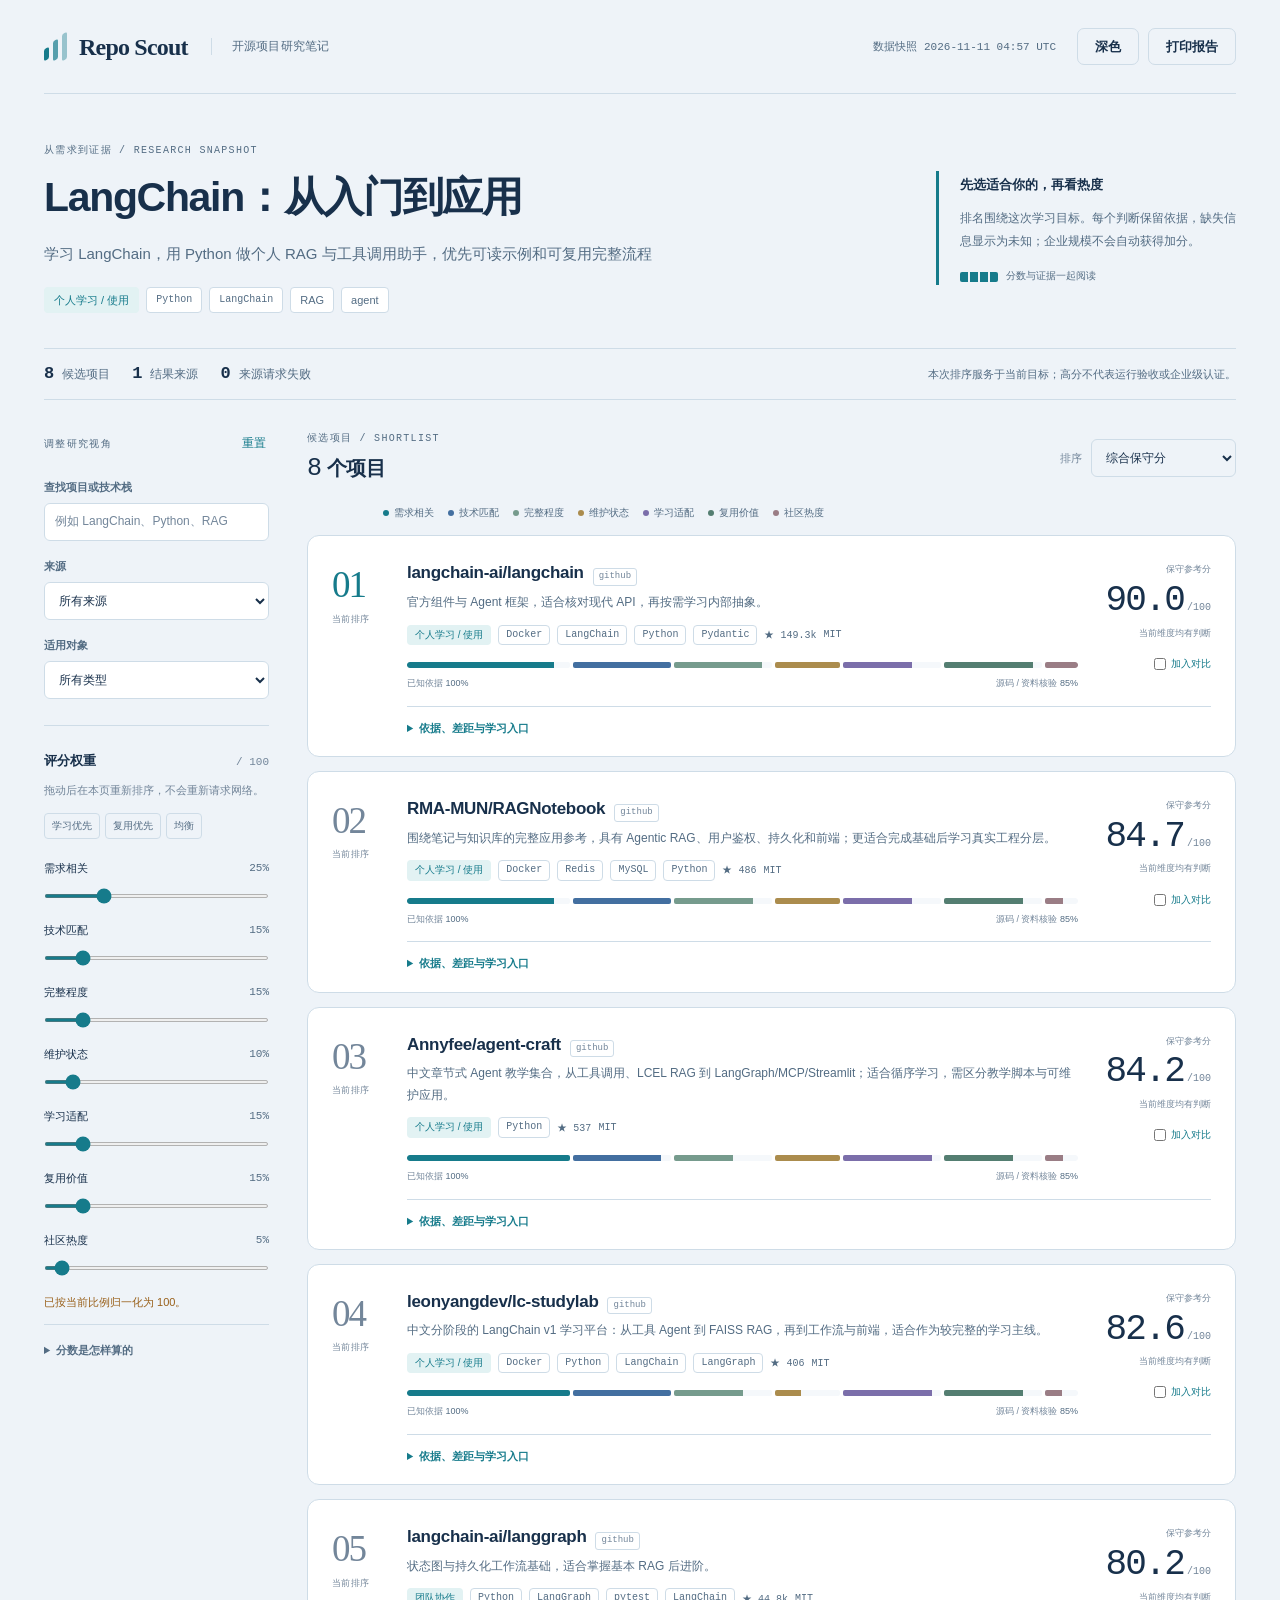
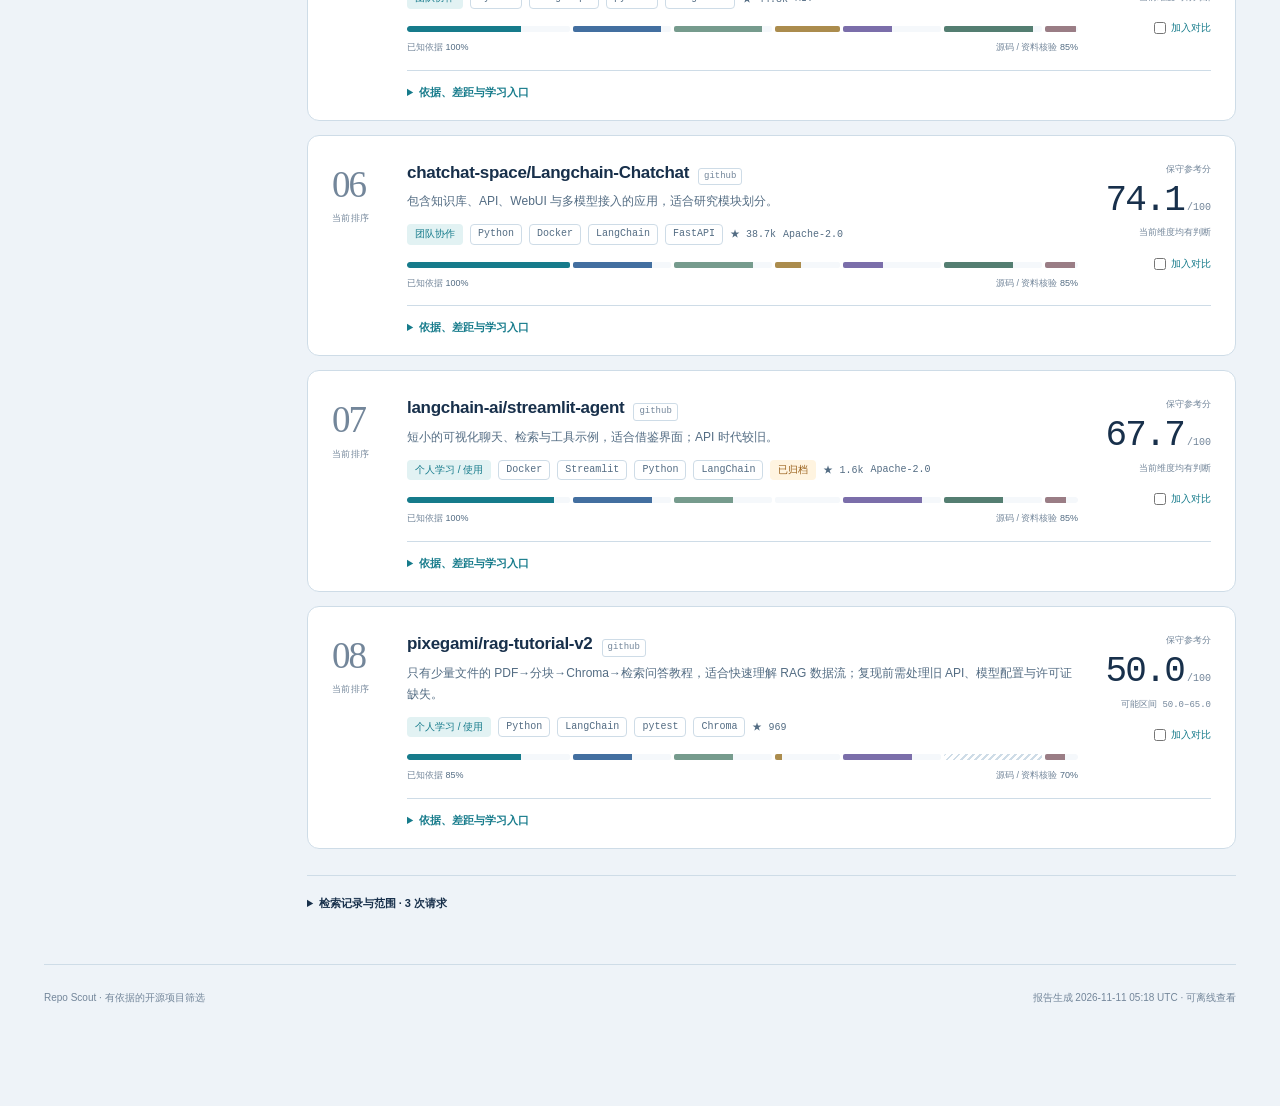
==== examples/langchain/report.html @ b9901a0a "feat: publish portable Repo Scout skill with evidence-based LangChain case" ====
<!doctype html>
<html lang="zh-CN" data-theme="light">
<head>
  <meta charset="utf-8">
  <meta name="viewport" content="width=device-width,initial-scale=1">
  <meta name="color-scheme" content="light dark">
  <meta name="referrer" content="no-referrer">
  <meta http-equiv="Content-Security-Policy" content="default-src 'none'; script-src 'unsafe-inline'; style-src 'unsafe-inline'; img-src data:; font-src 'none'; connect-src 'none'; base-uri 'none'; form-action 'none'">
  <title>LangChain：从入门到应用 · Repo Scout</title>
  <style>:root{--field:#eef3f8;--paper:#fff;--ink:#18304b;--sub:#536c83;--muted:#73869a;--rule:#cedce7;--soft:#f5f8fb;--teal:#167b8b;--teal-soft:#e2f2f3;--amber:#99601a;--amber-soft:#fff4e0;--focus:#256eae;--display:Georgia,"Times New Roman","Microsoft YaHei",serif;--body:"Segoe UI","PingFang SC","Microsoft YaHei",sans-serif;--mono:"Cascadia Code","SFMono-Regular",Consolas,monospace;--c0:#167b8b;--c1:#436fa0;--c2:#769b8d;--c3:#ab8c4d;--c4:#7b6eaa;--c5:#547e71;--c6:#9a7d85;color-scheme:light}
[data-theme=dark]{--field:#101d2c;--paper:#172a3c;--ink:#e0ebf5;--sub:#a7bdd0;--muted:#8ba3b8;--rule:#334b61;--soft:#203449;--teal:#76ced4;--teal-soft:#1e414d;--amber:#e7be78;--amber-soft:#3e382b;--focus:#82beef;--c0:#67c0ca;--c1:#86aee0;--c2:#8dbda7;--c3:#c6ad74;--c4:#b4a0de;--c5:#8cb7a8;--c6:#cb9daa;color-scheme:dark}
*{box-sizing:border-box}html{scroll-behavior:smooth;scroll-padding-top:20px}body{margin:0;background:var(--field);color:var(--ink);font:15px/1.65 var(--body)}button,input,select{font:inherit}button,a,input,select,summary{ -webkit-tap-highlight-color:transparent}button{cursor:pointer}a{color:var(--teal);text-decoration-thickness:1px;text-underline-offset:3px}a:hover{text-decoration:underline}button:focus-visible,a:focus-visible,input:focus-visible,select:focus-visible,summary:focus-visible{outline:3px solid var(--focus);outline-offset:4px}button:disabled{opacity:.45;cursor:not-allowed}[hidden]{display:none!important}.page-shell{max-width:1512px;margin:auto;padding:0 44px}.topbar{min-height:94px;border-bottom:1px solid var(--rule);display:flex;align-items:center;justify-content:space-between;gap:20px}.wordmark{display:flex;align-items:center;gap:11px;color:var(--ink);font:700 24px/1 var(--display);letter-spacing:-.8px;text-decoration:none;white-space:nowrap}.wordmark:hover{text-decoration:none}.edition{font:12px var(--body);letter-spacing:.02em;color:var(--sub);margin-left:12px;padding-left:20px;border-left:1px solid var(--rule)}.scout-mark{width:24px;height:27px;position:relative;display:inline-block}.scout-mark i{position:absolute;left:0;bottom:0;width:5px;background:var(--teal);transform:skewY(-25deg);border-radius:2px}.scout-mark i:nth-child(1){height:12px}.scout-mark i:nth-child(2){height:20px;left:9px;opacity:.7}.scout-mark i:nth-child(3){height:27px;left:18px;opacity:.4}.top-actions{display:flex;align-items:center;gap:9px}.snapshot{font:11px var(--mono);color:var(--sub);margin-right:12px}.button{border:1px solid var(--teal);background:var(--teal);color:var(--paper);border-radius:7px;padding:8px 17px;font-size:13px;font-weight:600;line-height:1.5}.button:hover{filter:brightness(.94)}.button.quiet{color:var(--ink);border-color:var(--rule);background:transparent}.text-button{background:none;border:none;color:var(--teal);padding:3px;font-size:12px}.text-button:hover{text-decoration:underline}.brief{padding:49px 0 35px;display:grid;grid-template-columns:minmax(0,1fr) 300px;gap:70px;align-items:center}.eyebrow{font:10px/1.6 var(--mono);text-transform:uppercase;letter-spacing:.13em;color:var(--sub);margin:0 0 12px}.brief h1{font-size:clamp(28px,3.2vw,45px);font-weight:650;line-height:1.3;letter-spacing:-1.3px;margin:0 0 16px;max-width:850px}.brief-goal{font-size:15px;line-height:1.85;color:var(--sub);max-width:780px;margin:0 0 19px;overflow-wrap:anywhere}.brief-tags{display:flex;gap:7px;flex-wrap:wrap}.chip{display:inline-flex;align-items:center;border:1px solid var(--rule);padding:3px 9px;border-radius:4px;font-size:11px;color:var(--sub);background:var(--paper);max-width:100%;overflow-wrap:anywhere}.chip.stack{font-family:var(--mono);font-size:10px}.chip.audience{color:var(--teal);background:var(--teal-soft);border-color:transparent}.chip.warning{color:var(--amber);background:var(--amber-soft);border-color:transparent}.reading-note{border-left:3px solid var(--teal);padding:2px 0 0 21px;font-size:12px;color:var(--sub)}.reading-note .note-label{color:var(--ink);font-size:13px;font-weight:650;margin:0 0 9px}.reading-note p{margin:0;line-height:1.9}.note-bottom{display:flex;gap:8px;align-items:center;margin-top:16px;font-size:10px}.evidence-key{height:10px;width:38px;border-radius:2px;background:repeating-linear-gradient(90deg,var(--teal) 0 8px,transparent 8px 10px)}.research-summary{display:flex;align-items:center;gap:22px;flex-wrap:wrap;border-top:1px solid var(--rule);border-bottom:1px solid var(--rule);padding:13px 0;margin-bottom:31px;font-size:12px;color:var(--sub)}.summary-part{display:flex;gap:8px;align-items:baseline}.summary-part strong{font:600 17px/1.4 var(--mono);color:var(--ink)}.summary-boundary{margin-left:auto;max-width:520px;font-size:11px}.workspace{display:grid;grid-template-columns:225px minmax(0,1fr);gap:38px;align-items:start}.control-panel{position:sticky;top:22px;padding:0 0 26px}.panel-heading{display:flex;justify-content:space-between;align-items:baseline;gap:6px;margin-bottom:21px}.panel-heading .eyebrow{margin:0}.field-label{display:block;font-size:11px;font-weight:600;margin:16px 0 7px;color:var(--sub)}input[type=search],select{min-height:38px;width:100%;color:var(--ink);border:1px solid var(--rule);background:var(--paper);border-radius:6px;padding:8px 10px;font-size:12px}input::placeholder{color:var(--muted)}.weight-title{display:flex;align-items:baseline;justify-content:space-between;border-top:1px solid var(--rule);padding-top:24px;margin-top:26px}.weight-title h2{font-size:13px;margin:0}.weight-title>span{font:11px var(--mono);color:var(--muted)}.control-help{font-size:11px;color:var(--muted);line-height:1.75;margin:9px 0 13px}.preset-row{display:flex;gap:5px;margin-bottom:20px}.preset{font-size:10px;border:1px solid var(--rule);border-radius:4px;padding:4px 7px;background:transparent;color:var(--sub)}.preset:hover,.preset.active{background:var(--teal-soft);border-color:var(--teal);color:var(--teal)}.weight-control{margin:0 0 15px}.weight-control label{font-size:11px;display:flex;justify-content:space-between;align-items:center;margin-bottom:4px}.weight-control output{font:11px var(--mono);color:var(--sub)}input[type=range]{width:100%;height:4px;accent-color:var(--teal);margin:0;cursor:pointer}.weight-status{font-size:11px;color:var(--amber);min-height:18px;margin:0}.method-note{font-size:11px;color:var(--muted);border-top:1px solid var(--rule);padding-top:16px;margin-top:13px}.method-note summary{font-weight:600;color:var(--sub);cursor:pointer}.method-note p{margin:12px 0 0;line-height:1.8}.results-panel{min-width:0}.result-toolbar{display:flex;justify-content:space-between;align-items:center;gap:20px;margin-bottom:20px}.result-toolbar .eyebrow{margin:0 0 5px}.result-toolbar h2{font-size:20px;font-weight:600;margin:0;letter-spacing:-.4px}.result-toolbar h2 span{font:500 25px var(--mono)}.sort-control{display:flex;align-items:center;gap:9px}.sort-control label{font-size:11px;color:var(--muted);white-space:nowrap}.sort-control select{width:145px;background:transparent}.rail-legend{display:flex;gap:14px;flex-wrap:wrap;margin:0 0 14px;padding-left:76px;font-size:10px;color:var(--sub)}.legend-item{display:flex;align-items:center;gap:5px}.legend-dot{width:6px;height:6px;border-radius:50%;display:inline-block}.result-row{display:grid;grid-template-columns:52px minmax(0,1fr) 110px;column-gap:23px;position:relative;background:var(--paper);border:1px solid var(--rule);border-radius:12px;padding:25px 24px 19px;margin-bottom:14px;transition:border-color .18s ease;overflow:hidden}.result-row:hover{border-color:var(--teal)}.result-row.selected{border-color:var(--teal);box-shadow:inset 3px 0 var(--teal)}.rank-number{font:400 37px/1.2 var(--display);color:var(--muted);letter-spacing:-2px;padding-top:2px}.result-row:first-child .rank-number{color:var(--teal)}.rank-number small{display:block;font:9px/1.4 var(--mono);letter-spacing:.05em;color:var(--muted);margin-top:6px}.result-main{min-width:0}.project-title{display:flex;align-items:baseline;flex-wrap:wrap;gap:9px;margin:0 0 6px}.project-title a,.project-title .non-link{font:650 17px/1.4 var(--body);color:var(--ink);letter-spacing:-.3px;text-decoration:none;overflow-wrap:anywhere}.project-title a:hover{color:var(--teal);text-decoration:underline}.provider-label{font:9px/1.5 var(--mono);color:var(--muted);border:1px solid var(--rule);padding:1px 5px;border-radius:3px;white-space:nowrap}.project-summary{font-size:12px;line-height:1.8;margin:0 0 11px;color:var(--sub);overflow-wrap:anywhere}.project-meta{display:flex;gap:7px;flex-wrap:wrap;align-items:center;margin-bottom:17px}.project-meta .chip{padding:1px 7px;font-size:10px}.metric-note{font:10px var(--mono);color:var(--sub)}.metric-sep{color:var(--rule)}.score-cell{grid-column:3;grid-row:1;align-self:start;text-align:right;padding-top:1px}.score-label{display:block;font-size:9px;color:var(--muted);margin-bottom:4px}.score-value{font:500 36px/1.1 var(--mono);letter-spacing:-2px;color:var(--ink)}.score-max{font:10px var(--mono);color:var(--muted);margin-left:3px}.score-range{font:9px/1.7 var(--mono);color:var(--muted);margin-top:6px}.select-project{display:flex;justify-content:flex-end;gap:5px;font-size:10px;color:var(--teal);margin-top:14px;cursor:pointer}.select-project input{accent-color:var(--teal);width:12px;height:12px;margin:2px 0 0}.evidence-rail{display:flex;width:100%;height:6px;gap:3px;margin:3px 0 8px;overflow:hidden;border-radius:3px}.rail-segment{background:var(--soft);position:relative;border-radius:2px;min-width:0;height:100%;overflow:hidden}.rail-fill{height:100%;display:block;min-width:0}.rail-segment.unknown{background:repeating-linear-gradient(135deg,var(--rule) 0 2px,transparent 2px 5px)}.coverage-row{display:flex;justify-content:space-between;gap:12px;color:var(--muted);font-size:9px;flex-wrap:wrap}.coverage-row strong{font-weight:500;color:var(--sub)}.row-detail{grid-column:2/4;margin-top:15px;padding-top:12px;border-top:1px solid var(--rule);font-size:11px;min-width:0}.row-detail>summary{color:var(--teal);cursor:pointer;font-weight:600;list-style-position:inside;display:list-item}.row-detail[open]>summary{margin-bottom:20px}.detail-grid{display:grid;grid-template-columns:minmax(0,1fr) minmax(0,1fr);gap:22px 28px}.detail-grid h4{font-size:11px;color:var(--ink);margin:0 0 9px}.detail-grid p{margin:0 0 8px;color:var(--sub);overflow-wrap:anywhere}.detail-grid ul,.detail-grid ol{padding-left:18px;margin:0;color:var(--sub)}.detail-grid li{margin:0 0 7px;overflow-wrap:anywhere}.detail-full{grid-column:1/-1}.criterion-grid{display:grid;grid-template-columns:repeat(2,minmax(0,1fr));gap:10px}.criterion{padding:12px;border:1px solid var(--rule);border-radius:6px;background:var(--soft);min-width:0}.criterion-heading{display:flex;justify-content:space-between;gap:8px;align-items:center;margin:0 0 6px}.criterion-heading strong{font-size:11px}.criterion-heading span{font:11px var(--mono);color:var(--teal)}.criterion p{font-size:10px;line-height:1.7;margin:0 0 7px}.criterion .evidence-link{font-size:9px;margin-right:9px}.status-label{font-size:9px;color:var(--muted);display:block;margin-bottom:6px}.facts{display:grid;grid-template-columns:auto minmax(0,1fr);gap:6px 15px;margin:0;color:var(--sub);font-size:10px}.facts dt{color:var(--muted)}.facts dd{margin:0;overflow-wrap:anywhere}.signal-list{display:flex;gap:6px;flex-wrap:wrap}.signal{font-size:9px;background:var(--soft);border:1px solid var(--rule);border-radius:3px;padding:2px 6px;color:var(--sub)}.signal.unknown{color:var(--muted)}.inspection-warning{color:var(--amber)!important;background:var(--amber-soft);padding:8px 10px;border-radius:4px;font-size:10px}.source-log{border-top:1px solid var(--rule);margin:26px 0 0;padding:18px 0;font-size:11px;color:var(--sub)}.source-log>summary{cursor:pointer;color:var(--ink);font-weight:600}.scope-copy{color:var(--muted);max-width:770px}.source-entry{display:grid;grid-template-columns:75px minmax(0,1fr) 55px;gap:12px;padding:11px 0;border-top:1px solid var(--rule);font-size:10px}.source-entry code{font:10px/1.65 var(--mono);overflow-wrap:anywhere;color:var(--sub)}.source-entry .source-state{text-align:right}.source-entry.error{color:var(--amber)}.source-entry p{grid-column:2/-1;margin:0;overflow-wrap:anywhere}.empty-state{text-align:center;background:var(--paper);border:1px dashed var(--rule);border-radius:12px;padding:45px 20px}.empty-symbol{font:55px var(--display);color:var(--teal)}.empty-state h3{font-size:17px;margin:10px 0}.empty-state p{font-size:12px;color:var(--sub);margin-bottom:22px}.report-footer{margin:34px 0 0;padding:25px 0 105px;border-top:1px solid var(--rule);display:flex;justify-content:space-between;gap:18px;font-size:10px;color:var(--muted)}.compare-dock{position:fixed;z-index:20;bottom:20px;left:50%;transform:translateX(-50%);display:flex;gap:20px;align-items:center;max-width:calc(100% - 30px);background:var(--paper);border:1px solid var(--teal);border-radius:10px;padding:11px 14px 11px 18px;box-shadow:0 8px 35px #102b3e20}.compare-dock>div{min-width:0;max-width:550px}.compare-dock strong{display:block;font-size:11px}.compare-dock>div>span{display:block;font-size:10px;color:var(--muted);white-space:nowrap;overflow:hidden;text-overflow:ellipsis}.compare-dock button{white-space:nowrap}.compare-dock .button{font-size:11px}dialog{width:min(1200px,calc(100vw - 36px));max-height:88vh;max-width:none;border:1px solid var(--rule);border-radius:13px;padding:27px;background:var(--paper);color:var(--ink);box-shadow:0 30px 100px #10253740}dialog::backdrop{background:#0d233a88;backdrop-filter:blur(3px)}.dialog-heading{display:flex;justify-content:space-between;gap:20px;align-items:center}.dialog-heading .eyebrow{margin:0 0 5px}.dialog-heading h2{font-size:25px;letter-spacing:-.5px;margin:0}.compare-hint{font-size:11px;color:var(--sub);margin:17px 0}.comparison-scroll{overflow-x:auto;overscroll-behavior:contain}.comparison-table{border-collapse:collapse;width:100%;font-size:11px;table-layout:fixed;min-width:640px}.comparison-table th,.comparison-table td{border-bottom:1px solid var(--rule);padding:14px 15px;text-align:left;vertical-align:top;overflow-wrap:anywhere}.comparison-table thead th{font-size:13px;background:var(--soft);font-weight:650}.comparison-table th:first-child{width:132px;color:var(--muted);font-size:10px;font-weight:500}.comparison-table td .compare-score{font:500 25px var(--mono);color:var(--teal)}.comparison-table td p{margin:4px 0;color:var(--sub);font-size:10px}.comparison-table td ul{padding-left:15px;margin:0}.comparison-table td li{margin-bottom:5px}.toast{position:fixed;z-index:50;bottom:90px;left:50%;transform:translateX(-50%);background:var(--ink);color:var(--paper);border-radius:6px;padding:10px 16px;font-size:12px;max-width:90vw}.skip-link{position:fixed;z-index:100;top:-60px;left:20px;padding:8px 15px;background:var(--paper);color:var(--ink);border:2px solid var(--teal)}.skip-link:focus{top:10px}.no-script{padding:25px;text-align:center;background:var(--amber-soft);color:var(--amber)}
.report-dates{margin:15px 0 20px;max-width:450px}
@media(min-width:1600px){.brief{gap:100px}.result-row{padding:29px 28px 22px;column-gap:27px}.project-title a{font-size:19px}.project-summary{font-size:13px}.evidence-rail{height:7px}.coverage-row{font-size:10px}}
@media(max-width:1100px){.page-shell{padding:0 25px}.workspace{grid-template-columns:195px minmax(0,1fr);gap:25px}.brief{grid-template-columns:minmax(0,1fr) 240px;gap:30px}.edition{display:none}.result-row{grid-template-columns:35px minmax(0,1fr) 84px;column-gap:15px;padding:21px 18px 17px}.rank-number{font-size:30px}.score-value{font-size:29px}.rail-legend{padding-left:52px;gap:9px}.project-title a{font-size:16px}.criterion-grid{grid-template-columns:1fr}.detail-grid{gap:18px}.snapshot{font-size:9px}.brief h1{font-size:34px}}
@media(max-width:760px){.page-shell{padding:0 18px}.topbar{min-height:76px}.wordmark{font-size:22px}.snapshot{display:none}.top-actions{gap:6px}.button.quiet{font-size:10px;padding:7px 9px}.brief{display:block;padding:30px 0 25px}.brief h1{font-size:29px;letter-spacing:-.8px}.brief-goal{font-size:13px}.reading-note{margin-top:24px;padding-left:15px;max-width:none}.note-bottom{display:none}.research-summary{gap:12px 23px;margin-bottom:22px}.summary-boundary{margin-left:0;width:100%;max-width:none}.workspace{display:block}.control-panel{position:static;background:var(--paper);border:1px solid var(--rule);border-radius:10px;padding:18px;margin-bottom:25px;display:grid;grid-template-columns:1fr 1fr;column-gap:15px}.panel-heading,.weight-title,.control-help,.preset-row,#weightControls,.weight-status,.method-note{grid-column:1/-1}.panel-heading{margin-bottom:0}label[for=searchInput],#searchInput{grid-column:1/-1}.field-label{margin-top:13px}.weight-title{margin-top:19px;padding-top:17px}.control-help{margin-bottom:10px}.preset-row{margin-bottom:10px}.weight-control{margin-bottom:7px}#weightControls{display:grid;grid-template-columns:1fr 1fr;gap:10px 18px}.method-note{margin-top:0;padding-top:10px}.result-toolbar{margin-bottom:16px}.rail-legend{padding-left:0;gap:9px;margin-bottom:12px}.result-row{grid-template-columns:28px minmax(0,1fr) 66px;column-gap:10px;padding:18px 13px 15px;border-radius:9px}.rank-number{font-size:27px}.rank-number small{font-size:7px}.project-title{gap:5px}.project-title a{font-size:14px}.project-summary{font-size:11px;margin-bottom:9px}.score-value{font-size:25px;letter-spacing:-1.6px}.score-label{font-size:8px}.score-range{font-size:8px}.score-max{font-size:8px}.project-meta{gap:5px;margin-bottom:12px}.project-meta .chip{font-size:9px}.metric-note{font-size:9px}.coverage-row{font-size:8px;gap:3px}.select-project{font-size:9px}.row-detail{grid-column:1/-1;font-size:10px}.detail-grid{grid-template-columns:1fr}.detail-full{grid-column:auto}.criterion-grid{grid-template-columns:1fr 1fr}.criterion{padding:10px}.criterion-heading strong{font-size:10px}.criterion-heading span{font-size:10px}.sort-control select{width:125px;font-size:11px}.result-toolbar h2{font-size:16px}.result-toolbar h2 span{font-size:21px}.result-toolbar .eyebrow{font-size:8px}.sort-control{gap:5px}.sort-control label{font-size:10px}.source-entry{grid-template-columns:60px minmax(0,1fr) 43px;gap:8px}.report-footer{display:block;padding-bottom:105px;font-size:9px}.report-footer span{display:block;margin-bottom:6px}.compare-dock{bottom:10px;gap:12px;width:calc(100% - 22px);padding:10px 12px}.compare-dock>div{flex:1}.compare-dock>div>span{max-width:190px}.compare-dock .button{padding:8px 12px}.compare-dock .text-button{font-size:10px}dialog{padding:18px;width:calc(100vw - 20px)}.dialog-heading h2{font-size:21px}.dialog-heading .eyebrow{font-size:8px}.comparison-table{min-width:580px}.comparison-table th,.comparison-table td{padding:10px}.comparison-table th:first-child{width:100px}.comparison-table thead th{font-size:11px}}
@media(max-width:420px){.criterion-grid{grid-template-columns:1fr}.score-value{font-size:23px}.project-meta .chip.stack{max-width:110px}.project-title a{font-size:13px}.result-row{grid-template-columns:24px minmax(0,1fr) 62px;column-gap:8px}.rail-legend{font-size:9px;gap:8px}.top-actions #printButton{display:none}.compare-dock>div>span{max-width:140px}}
@media(prefers-reduced-motion:reduce){html{scroll-behavior:auto}*{animation:none!important;transition:none!important}}
@media print{:root{color-scheme:light;--field:#fff;--paper:#fff;--ink:#18304b;--sub:#536c83;--muted:#73869a;--rule:#cedce7;--soft:#f5f8fb;--teal:#167b8b}.page-shell{padding:0;max-width:none}.topbar{min-height:60px}.top-actions,.control-panel,.sort-control,.compare-dock,.select-project,.preset-row,.text-button,.skip-link{display:none!important}.brief{padding:25px 0;grid-template-columns:1fr 230px;gap:30px}.brief h1{font-size:28px}.workspace{display:block}.result-row{break-inside:avoid;padding:20px;margin-bottom:15px;box-shadow:none}.reading-note{font-size:10px}.research-summary{margin-bottom:20px}.row-detail:not([open]){display:none}.report-footer{padding-bottom:20px}.source-log{break-inside:avoid}dialog{display:none!important}.score-cell{color:#18304b}a{color:inherit}.rail-segment,.rail-fill,.chip{-webkit-print-color-adjust:exact;print-color-adjust:exact}}
</style>
</head>
<body>
  <a class="skip-link" href="#results">跳到筛选结果</a>
  <div class="page-shell">
    <header class="topbar">
      <a class="wordmark" href="#top" aria-label="Repo Scout 首页"><span class="scout-mark" aria-hidden="true"><i></i><i></i><i></i></span>Repo Scout<span class="edition">开源项目研究笔记</span></a>
      <div class="top-actions"><span class="snapshot" id="snapshotDate">数据快照 2026-11-11 04:57 UTC</span><button class="button quiet" id="themeButton" type="button" aria-label="切换深色主题">深色</button><button class="button quiet" id="printButton" type="button">打印报告</button></div>
    </header>
    <main id="top">
      <section class="brief" aria-labelledby="reportTitle">
        <div class="brief-copy"><p class="eyebrow">从需求到证据 / RESEARCH SNAPSHOT</p><h1 id="reportTitle">LangChain：从入门到应用</h1><p class="brief-goal" id="profileGoal"></p><div class="brief-tags" id="profileTags"></div></div>
        <aside class="reading-note"><p class="note-label">先选适合你的，再看热度</p><p>排名围绕这次学习目标。每个判断保留依据，缺失信息显示为未知；企业规模不会自动获得加分。</p><div class="note-bottom"><span class="evidence-key"></span><span>分数与证据一起阅读</span></div></aside>
      </section>
      <div class="research-summary" id="researchSummary" aria-live="polite"></div>
      <div class="workspace">
        <aside class="control-panel" aria-label="筛选和评分设置">
          <div class="panel-heading"><span class="eyebrow">调整研究视角</span><button id="resetButton" class="text-button" type="button">重置</button></div>
          <label class="field-label" for="searchInput">查找项目或技术栈</label><input id="searchInput" type="search" placeholder="例如 LangChain、Python、RAG" autocomplete="off">
          <label class="field-label" for="providerFilter">来源</label><select id="providerFilter"><option value="">所有来源</option></select>
          <label class="field-label" for="audienceFilter">适用对象</label><select id="audienceFilter"><option value="">所有类型</option><option value="individual">个人学习 / 使用</option><option value="team">团队协作</option><option value="enterprise">企业方向</option><option value="unknown">尚未确认</option></select>
          <div class="weight-title"><h2>评分权重</h2><span>/ 100</span></div>
          <p class="control-help">拖动后在本页重新排序，不会重新请求网络。</p>
          <div class="preset-row" aria-label="权重预设"><button class="preset" data-preset="learning" type="button">学习优先</button><button class="preset" data-preset="reuse" type="button">复用优先</button><button class="preset" data-preset="balanced" type="button">均衡</button></div>
          <div id="weightControls"></div><p id="weightStatus" class="weight-status" aria-live="polite"></p>
          <details class="method-note"><summary>分数是怎样算的</summary><p>每项判断为 0–5 分，再按权重计算。保守分只累计已有判断；未知项构成上界，不会被描述为零分。排序优先使用保守分，再看证据覆盖度。</p><p>“结构信号”只代表目录或文件存在。“源码核验”代表阅读证据，仍不代表实际运行或生产验收。</p><p id="methodologyText"></p></details>
        </aside>
        <section class="results-panel" aria-labelledby="resultHeading">
          <div class="result-toolbar"><div><p class="eyebrow">候选项目 / SHORTLIST</p><h2 id="resultHeading"><span id="resultCount" role="status" aria-live="polite">0</span> 个项目</h2></div><div class="sort-control"><label for="sortSelect">排序</label><select id="sortSelect"><option value="score">综合保守分</option><option value="stars">Star 数</option><option value="updated">最近代码提交</option></select></div></div>
          <div class="rail-legend" id="railLegend" aria-label="分数颜色图例"></div>
          <div id="results" class="results-list" aria-live="polite"></div>
          <div id="emptyState" class="empty-state" hidden><span class="empty-symbol" aria-hidden="true">⌕</span><h3>没有匹配的候选项目</h3><p>试试缩短关键词，或将来源与适用对象恢复为“所有”。</p><button class="button" id="emptyReset" type="button">清除筛选</button></div>
          <details class="source-log"><summary id="sourceLogTitle">检索记录与范围</summary><p class="scope-copy">这是一次有边界的检索快照，并不代表覆盖平台上的所有开源项目。明确提供的候选会与检索命中分别标注；失败的来源会明确保留。</p><dl class="facts report-dates"><dt>数据快照</dt><dd id="retrievedDate">2026-11-11 04:57 UTC</dd><dt>仓库核查</dt><dd id="inspectedDate">2026-11-11 05:05 UTC</dd><dt>报告生成</dt><dd id="generatedDate">2026-11-11 05:18 UTC</dd></dl><div id="sourceLog"></div></details>
        </section>
      </div>
    </main>
    <footer class="report-footer"><span>Repo Scout · 有依据的开源项目筛选</span><span>报告生成 2026-11-11 05:18 UTC · 可离线查看</span></footer>
  </div>
  <aside id="compareDock" class="compare-dock" aria-label="已选对比项目" hidden><div><strong id="compareCount" role="status" aria-live="polite">0 个项目</strong><span id="compareNames"></span></div><button class="text-button" id="clearCompare" type="button">清空</button><button class="button" id="compareButton" type="button">并排对比</button></aside>
  <dialog id="compareDialog" aria-labelledby="compareTitle"><div class="dialog-heading"><div><p class="eyebrow">同一把尺子 / SIDE BY SIDE</p><h2 id="compareTitle">项目对比</h2></div><button class="button quiet" id="closeCompare" type="button" aria-label="关闭对比">关闭 ×</button></div><p class="compare-hint">横向对照相同维度；未知项需要进一步核查。</p><div id="compareContent" class="comparison-scroll" tabindex="0" role="region" aria-label="可横向滚动的项目对比表"></div></dialog>
  <div id="toast" class="toast" role="status" hidden></div>
  <noscript><p class="no-script">此报告需要 JavaScript 才能显示交互对比。原始数据保存在随附的 report.json 中。</p></noscript>
  <script id="report-data" type="application/json">{"schema_version": 1, "title": "LangChain：从入门到应用", "generated_at": "2026-11-11T05:18:04.285563+00:00", "retrieved_at": "2026-11-11T04:57:13.681072+00:00", "inspected_at": "2026-11-11T05:05:14.889428+00:00", "profile": {"schema_version": 1, "kind": "idea", "title": "LangChain：从入门到应用", "goal": "学习 LangChain，用 Python 做个人 RAG 与工具调用助手，优先可读示例和可复用完整流程", "stack": ["Python", "LangChain"], "capabilities": ["RAG", "agent"], "queries": ["LangChain RAG agent Python", "LangChain RAG"], "target_audience": "individual", "observations": []}, "weights": {"relevance": 25.0, "stack_fit": 15.0, "completeness": 15.0, "maintenance": 10.0, "learning_fit": 15.0, "reuse": 15.0, "popularity": 5.0}, "source_receipts": [{"provider": "github", "query": "langchain tutorial in:name,description language:Python", "status": "ok", "count": 10, "retrieved_at": "2026-11-11T04:57:06.902680+00:00"}, {"provider": "github", "query": "langchain rag in:name,description language:Python stars:\u003e100", "status": "ok", "count": 10, "retrieved_at": "2026-11-11T04:57:09.557437+00:00"}, {"provider": "github", "query": "langchain agent in:name,description language:Python stars:\u003e1000", "status": "ok", "count": 10, "retrieved_at": "2026-11-11T04:57:13.680982+00:00"}], "methodology": {"version": "1.0", "scale": "0..5", "ranking": "weighted lower bound, then known evidence coverage, then name", "unknown": "Null means unknown. The interval includes its possible contribution; it is not a scored failure.", "limits": "Scores serve this brief. Source review is not runtime acceptance or enterprise certification. Stars describe attention, not quality.", "assessment_count": 8, "candidate_execution": false}, "items": [{"id": "github:langchain-ai/langchain", "provider": "github", "name": "langchain-ai/langchain", "url": "https://github.com/langchain-ai/langchain", "description": "The agent engineering platform.", "stars": 149338, "forks": 25104, "language": "Python", "topics": ["agents", "ai", "ai-agents", "anthropic", "chatgpt", "deepagents", "enterprise", "framework", "gemini", "generative-ai", "langchain", "langgraph", "llm", "multiagent", "open-source", "openai", "pydantic", "python", "rag", "typescript"], "created_at": "2022-10-17T02:58:36Z", "updated_at": "2026-11-11T04:22:32Z", "pushed_at": "2026-11-10T21:33:47Z", "archived": false, "license": "MIT", "default_branch": "master", "retrieved_at": "2026-11-11T05:01:26Z", "discovery": [{"query": "langchain agent in:name,description language:Python stars:\u003e1000", "type": "search"}], "last_commit_at": "2026-11-10T18:39:34Z", "latest_release_at": "2026-11-10T18:37:31Z", "readme_excerpt": "\u003cdiv align=\"center\"\u003e\n  \u003ca href=\"https://docs.langchain.com/oss/python/langchain/overview\"\u003e\n    \u003cpicture\u003e\n      \u003csource media=\"(prefers-color-scheme: dark)\" srcset=\".github/images/logo-dark.svg\"\u003e\n      \u003csource media=\"(prefers-color-scheme: light)\" srcset=\".github/images/logo-light.svg\"\u003e\n      \u003cimg alt=\"LangChain Logo\" src=\".github/images/logo-dark.svg\" width=\"50%\"\u003e\n    \u003c/picture\u003e\n  \u003c/a\u003e\n\u003c/div\u003e\n\n\u003cdiv align=\"center\"\u003e\n  \u003ch3\u003eThe agent engineering platform.\u003c/h3\u003e\n\u003c/div\u003e\n\n\u003cdiv align=\"center\"\u003e\n  \u003ca href=\"https://opensource.org/licenses/MIT\" target=\"_blank\"\u003e\u003cimg src=\"https://img.shields.io/pypi/l/langchain\" alt=\"PyPI - License\"\u003e\u003c/a\u003e\n  \u003ca href=\"https://pypistats.org/packages/langchain\" target=\"_blank\"\u003e\u003cimg src=\"https://img.shields.io/pepy/dt/langchain\" alt=\"PyPI - Downloads\"\u003e\u003c/a\u003e\n  \u003ca href=\"https://pypi.org/project/langchain/#history\" target=\"_blank\"\u003e\u003cimg src=\"https://img.shields.io/pypi/v/langchain?label=%20\" alt=\"Version\"\u003e\u003c/a\u003e\n  \u003ca href=\"https://x.com/langchain_oss\" target=\"_blank\"\u003e\u003cimg src=\"https://img.shields.io/twitter/url/https/twitter.com/langchain_oss.svg?style=social\u0026label=Follow%20%40LangChain\" alt=\"Twitter / X\"\u003e\u003c/a\u003e\n\u003c/div\u003e\n\n\u003cbr\u003e\n\nLangChain is a framework for building agents and LLM-powered applications. It helps you chain together interoperable components and third-party integrations to simplify AI application development — all while future-proofing decisions as the underlying technology evolves.\n\n\u003e [!TIP]\n\u003e Just getting started? Check out **[Deep Agents](https://docs.langchain.com/oss/python/deepagents/)** — a higher-level package built on LangChain for agents that have built-in capabilities for common usage patterns such as planning, subagents, file system usage, and more.\n\n## Quickstart\n\n```bash\nuv add langchain\n```\n\n```python\nfrom langchain.chat_models import init_chat_model\n\nmodel = init_chat_model(\"openai:gpt-5.5\")\nresult = model.invoke(\"Hello, world!\")\n```\n\nIf you're looking for more advanced customization or agent orchestration, check out [LangGraph](https://github.com/langchain-ai/langgraph), our framework for building controllable agent workflows.\n\nFor an equivalent JS/TS library, check out [LangChain.js](https://github.com/langchain-ai/langchainjs).\n\n\u003e [!TIP]\n\u003e For developing, debugging, and deploying AI agents and LLM applications, see [LangSmith](https://docs.langchain.com/langsmith/home).\n\n## LangChain ecosystem\n\nWhile the LangChain framework can be used standalone, it also integrates seamlessly with any LangChain product, giving developers a full suite of tools when building LLM applications.\n\n- **[Deep Agents](https://docs.langchain.com/oss/python/deepagents/)** — Build agents that can plan, use subagents, and leverage file systems for complex tasks\n- **[LangGraph](https://docs.langchain.com/oss/python/langgraph/overview)** — Build agents that can reliably handle complex tasks with our low-level agent orchestration framework\n- **[Integrations](https://docs.langchain.com/oss/python/integrations/providers/overview)** — Chat \u0026 embedding models, tools \u0026 toolkits, and more\n- **[LangSmith](https://www.langchain.com/langsmith)** — Agent evals, observability, and debugging for LLM apps\n- **[LangSmith Deployment](https://docs.langchain.com/langsmith/deployments)** — Deploy and scale agents with a purpose-built platform for long-running, stateful workflows\n\n## Why use LangChain?\n\nLangChain helps developers build applications powered by LLMs through a standard interface for models, embeddings, vector stores, and more.\n\n- **Real-time data augmentation** — Easily connect LLMs to diverse data sources and external/internal systems, drawing from LangChain's vast library of integrations with model providers, tools, vector stores, retrievers, and more\n- **Model interoperability** — Swap models in and out as your engineering team experiments to find the best choice for your application's needs. As the industry frontier evolves, adapt quickly — LangChain's abstractions keep you moving without losing momentum\n- **Rapid prototyping** — Quickly build and iterate on LLM applications with LangChain's modular, component-based architecture. Test different approaches and workflows without rebuilding from scratch, accelerating your development cycle\n- **Production-ready features** — Deploy reliable applications with built-in support for monitoring, evaluation, and debugging through integrations like LangSmith. Scale with confidence using battle-tested patterns and best practices\n- **Vibrant community and ecosystem** — Leverage a rich ecosystem of integrations, templates, and community-contributed components. Benefit from continuous improvements and stay up-to-date with the latest AI developments through an active open-source community\n- **Flexible abstraction layers** — Work at the level of abstraction that suits your needs — from high-level chains for quick starts to low-level components for fine-grained control. LangChain grows with your application's complexity\n\n---\n\n## Resources\n\n- [Documentation](https://docs.langchain.com/oss/python/langchain/overview) — conceptual overviews and guides\n- [LangChain ecosystem overview](https://docs.langchain.com/oss/python/concepts/products) — how LangChain, LangGraph, and Deep Agents fit together\n- [API reference](https://reference.langchain.com/python) — complete reference for all public classes, functions, and types\n- [Discussions](https://forum.langchain.com/c/oss-product-help-lc-and-lg/langchain/14) — community forum for technical questions, ideas, and feedback\n- [LangChain Academy](https://academy.langchain.com/) — comprehensive, free courses on LangChain libraries and products, made by the LangChain team\n- [Contributing Guide](https://docs.langchain.com/oss/python/contributing/overview) — how to contribute and find good first issues\n- [Code of Conduct](https://github.com/langchain-ai/langchain/?tab=coc-ov-file) — community guidelines and standards\n", "stack": ["Docker", "LangChain", "Python", "Pydantic", "pytest", "FastAPI", "SQLAlchemy", "Playwright", "LangGraph"], "signals": {"tests": true, "ci": true, "docs": true, "examples": true, "deployment": true, "manifest": true}, "evidence": [{"url": "https://github.com/langchain-ai/langchain", "kind": "metadata", "note": "Current provider metadata; no candidate code was run."}, {"url": "https://github.com/langchain-ai/langchain/tree/master", "kind": "structure", "note": "File-presence signals only; tests and deployment were not executed."}, {"url": "https://github.com/langchain-ai/langchain/blob/master/README.md", "kind": "readme", "note": "Maintainer description; not independent runtime validation."}, {"url": "https://github.com/langchain-ai/langchain/blob/master/.devcontainer/docker-compose.yaml", "kind": "manifest", "note": "Declared dependencies, not proof of exercised integrations."}, {"url": "https://github.com/langchain-ai/langchain/blob/master/libs/core/pyproject.toml", "kind": "manifest", "note": "Declared dependencies, not proof of exercised integrations."}, {"url": "https://github.com/langchain-ai/langchain/blob/master/libs/langchain/pyproject.toml", "kind": "manifest", "note": "Declared dependencies, not proof of exercised integrations."}, {"url": "https://github.com/langchain-ai/langchain/blob/master/libs/langchain_v1/pyproject.toml", "kind": "manifest", "note": "Declared dependencies, not proof of exercised integrations."}, {"url": "https://github.com/langchain-ai/langchain/blob/master/libs/model-profiles/pyproject.toml", "kind": "manifest", "note": "Declared dependencies, not proof of exercised integrations."}, {"url": "https://github.com/langchain-ai/langchain/commit/c6ec96a74b97d3c057c14e93129a5b3e53a961ff", "kind": "commit", "note": "Latest default-branch commit; may be automated."}, {"url": "https://github.com/langchain-ai/langchain/releases/tag/langchain%3D%3D1.4.10", "kind": "release", "note": "Latest observed published release; creation and push dates are separate."}], "inspection_errors": [], "inspection": {"tree_complete": true, "file_count": 3285, "inspected_manifests": [".devcontainer/docker-compose.yaml", "libs/core/pyproject.toml", "libs/langchain/pyproject.toml", "libs/langchain_v1/pyproject.toml", "libs/model-profiles/pyproject.toml"], "latest_commit_sha": "c6ec96a74b97d3c057c14e93129a5b3e53a961ff"}, "summary": "官方组件与 Agent 框架，适合核对现代 API，再按需学习内部抽象。", "category": "framework", "audience": {"label": "individual", "reason": "个人可用包级 API 开始；仓库本身是大型多包框架，并非可直接交付的个人知识库应用。", "evidence": ["https://github.com/langchain-ai/langchain/blob/c6ec96a74b97d3c057c14e93129a5b3e53a961ff/libs/langchain_v1/pyproject.toml", "https://github.com/langchain-ai/langchain/blob/c6ec96a74b97d3c057c14e93129a5b3e53a961ff/libs/langchain_v1/langchain/agents/factory.py", "https://github.com/langchain-ai/langchain/blob/c6ec96a74b97d3c057c14e93129a5b3e53a961ff/README.md"]}, "strengths": ["现代 LangChain API 的一手依据", "可从包级快速调用逐步深入工具循环", "MIT；组件接口明确"], "gaps": ["不是现成 RAG 应用，需自行接入文档与向量存储", "官方 README 的生产能力描述没有被本案例运行验证", "大型仓库直接通读成本高"], "learning_path": ["先阅读 README 与官方 Models/Tools 文档", "从 create_agent 的工具调用接口入手", "只追踪需要的中间件与检查点边界"], "criteria": {"relevance": {"value": 4.5, "reason": "create_agent 实现模型与工具循环，并提供状态、结构化输出和检查点接口；贴合工具助手。完整个人 RAG 产品仍需补数据与检索流程。", "evidence": ["https://github.com/langchain-ai/langchain/blob/c6ec96a74b97d3c057c14e93129a5b3e53a961ff/libs/langchain_v1/pyproject.toml", "https://github.com/langchain-ai/langchain/blob/c6ec96a74b97d3c057c14e93129a5b3e53a961ff/libs/langchain_v1/langchain/agents/factory.py", "https://github.com/langchain-ai/langchain/blob/c6ec96a74b97d3c057c14e93129a5b3e53a961ff/README.md"], "status": "source-reviewed"}, "stack_fit": {"value": 5, "reason": "langchain 1.4.10 声明 Python\u003e=3.10、langchain-core 1.x 与 LangGraph 1.x；factory.py 直接集成 BaseChatModel、BaseTool、StateGraph。", "evidence": ["https://github.com/langchain-ai/langchain/blob/c6ec96a74b97d3c057c14e93129a5b3e53a961ff/libs/langchain_v1/pyproject.toml", "https://github.com/langchain-ai/langchain/blob/c6ec96a74b97d3c057c14e93129a5b3e53a961ff/libs/langchain_v1/langchain/agents/factory.py", "https://github.com/langchain-ai/langchain/blob/c6ec96a74b97d3c057c14e93129a5b3e53a961ff/README.md"], "status": "source-reviewed"}, "completeness": {"value": 4.5, "reason": "已读 Agent 工厂实现、依赖清单与官方文档入口；检查点、工具路由和中间件均有接口。该分数指框架范围完整性，未执行测试或集成验收。", "evidence": ["https://github.com/langchain-ai/langchain/blob/c6ec96a74b97d3c057c14e93129a5b3e53a961ff/libs/langchain_v1/pyproject.toml", "https://github.com/langchain-ai/langchain/blob/c6ec96a74b97d3c057c14e93129a5b3e53a961ff/libs/langchain_v1/langchain/agents/factory.py", "https://github.com/langchain-ai/langchain/blob/c6ec96a74b97d3c057c14e93129a5b3e53a961ff/README.md"], "status": "source-reviewed"}, "maintenance": {"value": 5, "reason": "距离 last_commit_at 约 0 天；仅日期启发式，未判定提交是否有实质业务变化。", "evidence": ["https://github.com/langchain-ai/langchain"], "status": "heuristic"}, "learning_fit": {"value": 3.5, "reason": "README 提供极小调用起点，API 文档与概念资料齐全；factory.py 含复杂泛型、重载和中间件组合，初学者不宜从整库源码开始。", "evidence": ["https://github.com/langchain-ai/langchain/blob/c6ec96a74b97d3c057c14e93129a5b3e53a961ff/libs/langchain_v1/pyproject.toml", "https://github.com/langchain-ai/langchain/blob/c6ec96a74b97d3c057c14e93129a5b3e53a961ff/libs/langchain_v1/langchain/agents/factory.py", "https://github.com/langchain-ai/langchain/blob/c6ec96a74b97d3c057c14e93129a5b3e53a961ff/README.md"], "status": "source-reviewed"}, "reuse": {"value": 4.5, "reason": "MIT 与模型/工具抽象便于按包复用；直接依赖稳定公开接口比复制内部工厂更合理，模型供应商和检索组件仍需自行选择。", "evidence": ["https://github.com/langchain-ai/langchain/blob/c6ec96a74b97d3c057c14e93129a5b3e53a961ff/libs/langchain_v1/pyproject.toml", "https://github.com/langchain-ai/langchain/blob/c6ec96a74b97d3c057c14e93129a5b3e53a961ff/libs/langchain_v1/langchain/agents/factory.py", "https://github.com/langchain-ai/langchain/blob/c6ec96a74b97d3c057c14e93129a5b3e53a961ff/README.md"], "status": "source-reviewed"}, "popularity": {"value": 5, "reason": "当前平台 Stars 的对数指标，100,000 Stars 达到上限；不等于用户数或代码质量。", "evidence": ["https://github.com/langchain-ai/langchain"], "status": "heuristic"}}, "score": 90.0, "score_upper": 90.0, "coverage": 1.0, "review_coverage": 0.85, "rank": 1}, {"id": "github:RMA-MUN/RAGNotebook", "provider": "github", "name": "RMA-MUN/RAGNotebook", "url": "https://github.com/RMA-MUN/RAGNotebook", "description": "基于LangChain、LangGraph、FastAPI和React的RAG项目，主分支为基于知识图谱的知识管理平台，base-rag分支为完整的向量RAG项目供学习使用", "stars": 486, "forks": 85, "language": "Python", "topics": ["fastapi", "graphrag", "knowledge-graph", "langchain", "mysql", "neo4j", "rag", "react", "sqlachemy"], "created_at": "2026-03-06T08:43:18Z", "updated_at": "2026-11-10T10:02:18Z", "pushed_at": "2026-10-31T11:47:00Z", "archived": false, "license": "MIT", "default_branch": "master", "retrieved_at": "2026-11-11T05:01:07Z", "discovery": [{"query": "langchain rag in:name,description language:Python stars:\u003e100", "type": "search"}], "last_commit_at": "2026-10-31T11:37:27Z", "latest_release_at": "2026-09-09T08:21:19Z", "readme_excerpt": "# RAG NoteBook— 智能笔记助手\n\n\u003cdiv align=\"center\"\u003e\n\u003ca href=\"https://github.com/RMA-MUN/RAGNotebook/stargazers\"\u003e\n  \u003cimg src=\"https://img.shields.io/github/stars/RMA-MUN/RAGNotebook?style=flat-square\u0026label=Stars\u0026color=orange\" alt=\"Stars\"\u003e\n\u003c/a\u003e\n\u003ca href=\"https://github.com/RMA-MUN/RAGNotebook/network/members\"\u003e\n  \u003cimg src=\"https://img.shields.io/github/forks/RMA-MUN/RAGNotebook?style=flat-square\u0026label=Forks\u0026color=green\" alt=\"Forks\"\u003e\n\u003c/a\u003e\n\u003ca href=\"https://github.com/RMA-MUN/RAGNotebook/actions/workflows/ci.yml\"\u003e\n  \u003cimg src=\"https://github.com/RMA-MUN/RAGNotebook/actions/workflows/ci.yml/badge.svg\" alt=\"CI\"\u003e\n\u003c/a\u003e\n  \u003cimg src=\"https://img.shields.io/badge/python-v3.12.4-blue.svg\" alt=\"Python\"\u003e\n\u003c/div\u003e\n\nAI 驱动的个人知识管理工具，融合 **笔记管理 + neo4j知识图谱 + GraphRAG + AI 写作辅助**，解决\"笔记写了从不回看、知识散落成孤岛\"的问题。\n\n---\n\n## 项目变迁\n\n本项目最初是一个**基础 RAG 对话系统**，我们做了一次重要转型，从基础的 RAG，转型为解决实际问题的 RAG NoteBook：\n\n| | 阶段一（base-rag 分支） | 阶段二（master 分支） |\n|--|-----------------------|:--------------------|\n| **定位** | 纯 RAG 对话服务，开箱即用 | 智能笔记助手，长期维护支持版本， Agentic RAG + KnowledgeGraph |\n| **能力** | 文档上传 → 向量检索 → AI 问答（非GraphRAG） | 笔记管理 + 知识图谱 + RAG + AI 写作 |\n| **适合谁** | 想快速集成 RAG 能力的开发者或希望学习RAG技术的个人 | 需要AI管理笔记和知识库的个人以及简历需要相关项目的求职者 |\n\n**RAG 始终是整个系统的核心引擎。** 基础 RAG 代码已永久保留在 `base-rag` 分支供学习使用，如果只需要纯 RAG 服务，切换到`base-rag`即可开箱使用。\n\n\u003e 📄 [查看完整项目变迁 →](./docs/project_develop.md)\n\n## 📋 目录\n\n- [项目简介](#项目简介)\n- [项目变迁](#项目变迁)\n- [核心特性](#核心特性)\n- [项目架构](#项目架构)\n- [项目演示](#项目演示)\n- [快速开始](#快速开始)\n- [技术栈](#技术栈)\n- [项目结构](#项目结构)\n- [API 文档](#api文档)\n- [配置说明](#配置说明)\n- [部署指南](#部署指南)\n- [开发指南](#开发指南)\n- [故障排除](#故障排除)\n- [联系方式](#联系方式)\n\n## 项目简介\n\n基于 **FastAPI + LangChain** 构建的智能笔记助手，核心能力包括：\n\n- **RAG 知识库**：多格式文档上传（txt/pdf/md/pptx/docx），自动构建知识图谱，图谱引导的混合检索问答\n- **笔记管理**：Markdown 编辑器、笔记自动写入知识图谱、智能标签（LLM 自动分类）、语义搜索、Markdown 导出\n- **间隔重复回顾**：艾宾浩斯遗忘曲线算法，对抗遗忘\n- **AI 写作辅助**：联机补全、续写/扩写/摘要、关联笔记推荐\n\n系统支持会话持久化（MySQL）、向量检索（Neo4j 知识图谱）、JWT 用户隔离，前端采用React+Tailwind CSS构建现代化界面。\n\n## 核心特性\n\n- **📝 笔记管理**：Markdown 编辑器，支持新建、编辑、删除、分类筛选、分页列表\n- **🏷️ 智能标签**：保存笔记后 LLM 异步生成标签和分类（工作/学习/生活/项目），无需手动归类\n- **🔍 语义搜索**：Neo4j 向量 + 全文混合检索（RRF 融合），笔记/知识库统一召回\n- **🕸️ 知识图谱**：LLM 抽取实体与关系存入 Neo4j，可视化画布浏览，检索时沿图扩展证据\n- **✍️ AI 联机补全**：打字停顿后模型实时补全，Tab 键快速采纳\n- **🤖 AI 写作助手**：续写、扩写、摘要生成，SSE 流式输出\n- **🔗 跨源关联推荐**：编辑笔记时，从笔记库和知识库双向检索 Top k 相关文档\n- **💬 智能问答**：图谱引导的 Agentic RAG 对话，回答附知识图谱与笔记来源引用\n- **💾 会话持久化**：MySQL 存储对话历史，随时回溯\n- **📄 文档管理**：支持 TXT / PDF / MD / PPTX / DOCX 上传，可视化切片详情\n- **🌐 多语言支持**：前端 i18n，中英文界面切换\n- **⛑️ 安全隔离**：用户级知识库隔离，RAG 检索只能访问本人数据\n\n## 项目演示\n\n| 功能模块 | 界面展示 |\n|---------|:--------|\n| 笔记编辑 | ![笔记编辑](./images/editor_note.png) |\n| 笔记列表 | ![笔记列表](./images/note.png) |\n| 知识库 | ![知识库](./images/knowledge_manager.png) |\n| 知识图谱 | ![知识图谱](./images/knowledge_graph.png) |\n| 对话检索（**图谱引导 RAG，回答附来源引用**） | ![AI 聊天](./images/aichat.png) |\n\n## 快速开始\n\n\u003e 💡 想最快跑起来？直接用下方 **Docker 一键启动**，无需安装 Python / Node / MySQL / Redis / Neo4j。\n\n### Docker 一键启动（推荐）\n\n前置要求：已安装 [Docker Desktop](https://www.docker.com/products/docker-desktop/) 并启动引擎；建议内存 ≥ 4GB；首次构建约 10 分钟（后端依赖较大）。\n\n```bash\ngit clone https://github.com/RMA-MUN/RAGNotebook.git\ncd RAGNotebook\n```\n\n**Windows**：直接双击（或在终端运行）根目录 `start.bat`——自动生成 `backend/.env`（如不存在）、构建并启动全部 5 个容器、等待后端就绪后打开浏览器。\n\n**Linux / macOS**（手动方式，`start.bat` 仅 Windows）：\n\n```bash\n# 1. 生成环境变量文件并填入模型 Key\ncp backend/.env.example backend/.env\n#    编辑 backend/.env，至少填写 OPENAI_BASE_URL / OPENAI_API_KEY / OPENAI_MODEL_NAME\n# 2. 构建并启动（可选：改库密码在根目录 .env 中覆盖 MYSQL_ROOT_PASSWORD / NEO4J_PASSWORD）\ndocker compose up -d --build\n```\n\n启动完成后：\n\n| 入口 | 地址 | 说明 |\n|------|------|------|\n| 前端页面 | http://localhost:3000 | 默认账号 `admin / admin1234`（后端启动时自动创建） |\n| 后端 API 文档 | http://localhost:8000/docs | 便于调试 |\n\n常用操作：\n\n```bash\ndocker compose up -d          # 启动（重启电脑后恢复用）\ndocker compose down           # 停止（数据保留）\ndocker compose logs -f backend   # 查看后端日志\ndocker compose restart backend   # 修改 backend/.env 的模型 Key 后使其生效\n```\n\n\u003e **重要**：模型密钥通过 `backend/.env` 挂载注入（已 .gitignore，不会进入镜像），容器内 MySQL / Redis / Neo4j 的地址与密码由 `docker-compose.yml` 自动接管，无需也不应修改 `.env` 中的 localhost 配置；未配置 LLM Key 时服务可正常启动浏览，但问答等 AI 功能不可用。\n\u003e\n\u003e 数据持久化：MySQL / Redis / Neo4j 数据在 Docker 数据卷中，上传文件/日志在 `backend/media`、`backend/logs`、`backend/data` 目录。彻底重置全部数据：`docker compose down -v`（慎用，会清空数据库）。\n\n### 本地开发（非 Docker）\n\n#### 环境要求\n\n| 环境 | 版本推荐 |\n|------|----------|\n| Python | 3.12+ |\n| uv | 0.11.9 |\n| Node.js | 16+ |\n\n#### 克隆项目\n\n```bash\ngit clone https://github.com/RMA-MUN/RAGNotebook.git\ncd RAGNotebook\n```\n\n#### 安装依赖\n\n##### 后端依赖\n```bash\ncd backend\nuv sync --extra dev\n```\n\n\u003e 说明：文档解析依赖（`unstructured` + torch，数 GB）放在 `parsers`\n\u003e 依赖组中，**默认随 `uv sync` 一起安装**，本地/Docker 行为不变；\n\u003e CI 用 `uv sync --extra dev --no-group parsers` 跳过它以保持快速。\n\n##### 前端依赖\n```bash\ncd front\nnpm install\n```\n\n#### 环境配置\n\n##### 创建后端环境变量文件\n\n在 `backend` 目录下创建 `.env` 文件，参考 `.env.example` 文件填写配置：\n\n```env\n# ==================== 对话模型（OpenAI 兼容协议，必填） ====================\n# 任意兼容服务：OpenAI / DeepSeek / 百炼 compatible-mode / 智谱 / Moonshot / Ollama /v1\nOPENAI_BASE_URL=https://dashscope.aliyuncs.com/compatible-mode/v1\nOPENAI_API_KEY=your_api_key\nOPENAI_MODEL_NAME=qwen3-max\n\n# ==================== 嵌入模型（可选；留空回落 OPENAI_*） ====================\n# EMBED_BASE_URL=\n# EMBED_API_KEY=\n# EMBED_MODEL_NAME=text-embedding-v3\n\n# ==================== 云端重排序（可选；失败时按原顺序降级） ====================\nRERANKER_API_BASE_URL=https://api.siliconflow.cn/v1\nRERANKER_API_KEY=sk-xxx\nRERANKER_MODEL=BAAI/bge-reranker-v2-m3\n\n# ==================== 数据库配置 ====================\nMYSQL_USER=root\nMYSQL_PASSWORD=root\nMYSQL_HOST=localhost\nMYSQL_PORT=3306\nMYSQL_DATABASE=chat_history\nREDIS_HOST=localhost\nREDIS_PORT=6379\nREDIS_DB=0\n\n# 联网搜索。因为tavily现在每个月有1000次的免费额度，所以这里默认使用的是tavily\nWEB_SEARCH_ENABLED=false\n# WEB_SEARCH_PROVIDER=tavily\n# WEB_SEARCH_API_KEY=\n\n# ==================== Neo4j 知识图谱数据库 ====================\nNEO4J_URI=bolt://localhost:7687\nNEO4J_USER=neo4j\nNEO4J_PASSWORD=your_password\n\n# ==================== JWT 身份验证配置 ====================\nSECRET_KEY=MY_JWT_SECRET_KEY\nALGORITHM=HS256\n```\n\n\u003e 完整配置项（视觉模型、联网搜索兜底、跨平台混搭示例等）见 [backend/.env.example](./backend/.env.example)。\n\n#### 启动服务\n\n| 服务 | 命令 | 端口 |\n|------|------|------|\n| 后端服务 | `cd backend \u0026\u0026 uvicorn main:app --reload` | 8000 |\n| 前端服务 | `cd front \u0026\u0026 npm run dev` | 3000 |\n\n| MySQL | `net start mysql` | 3306 |\n| Redis | `redis-server` 或 `net start redis` | 6379 |\n| Ollama（如果使用） | `ollama serve` | 11434 |\n\n## 技术栈\n\n### 后端技术\n\n| 技术 | 说明 |\n|------|------|\n| FastAPI | 高性能异步 Web 框架 |\n| LangChain | 大语言模型应用开发框架（create_agent + Tools） |\n| Neo4j | 图数据库：知识图谱存储 + Chunk 向量/全文检索 |\n| SQLAlchemy | 异步 ORM，管理 MySQL |\n\n| MySQL | 关系型数据库（chat_history / notes / reviews） |\n| Redis | 缓存 |\n| OpenAI 兼容 API | LLM 服务（DashScope / DeepSeek / SiliconFlow / Ollama 任选） |\n| 云端 rerank API | 重排序服务（SiliconFlow / Jina / Cohere 兼容） |\n\n### 前端技术\n\n| 技术 | 说明 |\n|------|------|\n| React 19 | 现代化前端框架 |\n| TypeScript | 类型安全 |\n| Vite | 极速构建工具 |\n| Tailwind CSS | 原子化 CSS 框架 |\n| Radix UI | 无头 UI 组件库 |\n| Tiptap | 富文本 Markdown 编辑器 |\n| React Router DOM | 路由管理（路由守卫 + JWT 校验） |\n| Zustand | 轻量状态管理 |\n| i18next | 国际化（中/英） |\n| Axios | HTTP 客户端 |\n| react-markdown + rehype-highlight | Markdown 渲染与代码高亮 |\n| dompurify | HTML 安全过滤 |\n\n## 项目结构\n\n```\n├── backend/                     # FastAPI 后端服务\n│   ├── app/\n│   │   ├── agent/               # Agent 智能代理（create_agent + 工具定义）\n│   │   ├── cache/               # Redis 缓存装饰器\n│   │   ├── config/              # 配置文件（document.yaml 等）\n│   │   ├── core/                # 核心设施（settings 配置中心、限流、响应封装、日志、后台初始化）\n│   │   ├── db/                  # 数据库配置（MySQL + Redis）\n│   │   ├── graph/               # 知识图谱模块\n│   │   │   ├── extraction/      # LLM 实体抽取 + Chunk 规则匹配\n│   │   │   ├── routers/         # 图谱 API（总览/实体/关系/检索/SSE 事件）\n│   │   │   ├── services/        # 抽取管线 + 构建任务 worker\n│   │   │   └── storage/         # Neo4j 驱动与 GraphStore 实现\n│   │   ├── models/              # SQLAlchemy ORM 模型（笔记/回顾/对话/图谱任务等）\n│   │   ├── prompt/              # 提示词模板\n│   │   ├── rag/                 # RAG 核心功能\n│   │   │   ├── agentic_rag/     # Agentic RAG（规划/检索/证据融合/联网兜底）\n│   │   │   ├── reorder_service.py # 云端重排序服务\n│   │   │   ├── vector_store.py  # 知识库文档服务（切片/MD5/Neo4j 读取）\n│   │   │   ├── text_spliter.py  # 文档切片\n│   │   │   ├── document_handler/# 文档解析（txt/pdf/md/pptx/docx）\n│   │   │   └── md5_manager/     # 上传去重记录\n│   │   ├── router/              # API 路由（聊天/笔记/回顾/知识库/笔记模板/用户/健康）\n│   │   ├── schemas/             # Pydantic 数据模型\n│   │   ├── services/            # 业务服务层（笔记/回顾/笔记模板/会话管理）\n│   │   └── utils/               # 工具函数\n│   ├── data/                    # 数据存储目录\n│   ├── Dockerfile               # 后端容器镜像\n│   ├── .dockerignore\n│   ├── main.py                  # 应用入口\n│   └── pyproject.toml\n├── front/                       # React 前端项目\n│   ├── src/\n│   │   ├── api/                 # API 请求层（auth/chat/notes/knowledge/review/sessions/graph）\n│   │   ├── components/          # 组件\n│   │   │   ├── common/          # 通用组件（TagBadge, ConfirmDialog, EmptyState 等）\n│   │   │   ├── graph/           # 知识图谱组件（画布、实体详情面板）\n│   │   │   ├── knowledge/       # 知识库组件\n│   │   │   ├── layout/          # 布局组件（Sidebar）\n│   │   │   ├── note/            # 笔记组件（OutlinePanel, RelatedFragments）\n│   │   │   └── TiptapEditor.tsx # 富文本编辑器\n│   │   ├── hooks/               # 自定义 Hooks（useSSE, useGraphEvents）\n│   │   ├── i18n/                # 国际化（中/英）\n│   │   ├── layouts/             # 页面布局（AuthLayout, MainLayout）\n│   │   ├── pages/               # 页面\n│   │   │   ├── NoteEditor.tsx   # 笔记编辑器\n│   │   │   ├── NoteList.tsx     # 笔记列表\n│   │   │   ├── DailyReview.tsx  # 每日回顾\n│   │   │   ├── AIChat.tsx       # AI 聊天\n│   │   │   ├── GraphPage.tsx    # 知识图谱\n│   │   │   ├── Sessions.tsx     # 会话管理\n│   │   │   ├── KnowledgeBase.tsx# 知识库管理\n│   │   │   ├── Login.tsx / Register.tsx\n│   │   │   ├── Profile.tsx / Settings.tsx\n│   │   │   └── AboutUs.tsx\n│   │   ├── router/index.tsx     # 路由配置\n│   │   ├── stores/              # Zustand 状态管理\n│   │   ├── types/api.ts         # TypeScript 类型定义\n│   │   ├── App.tsx              # 应用入口组件\n│   │   └── main.tsx             # 应用入口\n│   ├── Dockerfile               # 前端多阶段构建（node 编译 → nginx 托管）\n│   ├── nginx.conf               # nginx 静态托管 + 后端 API 反向代理\n│   ├── .dockerignore\n│   └── package.json\n├── docs/                        # 项目文档\n│   ├── project_develop.md      # 项目变迁与设计思路\n│   └── troubleshooting.md      # 故障排除\n├── images/                      # 截图资源\n├── plan/                       # 开发计划归档\n├── docker-compose.yml           # Docker 一键启动编排（前端/后端/MySQL/Redis/Neo4j）\n└── start.bat                    # Windows 一键启动脚本\n```\n\n## API 文档\n\n### FastAPI 后端 API\n\n启动服务后访问交互式文档：[http://localhost:8000/docs](http://localhost:8000/docs)\n\n## 配置说明\n\n### LLM 模型切换\n\n所有模型（对话/视觉/嵌入）统一走 **OpenAI 兼容协议**，改 `OPENAI_BASE_URL` / `OPENAI_API_KEY` / `OPENAI_MODEL_NAME` 即可切换服务商（DeepSeek / 百炼 compatible-mode / 智谱 / Moonshot / Ollama /v1 均可）。\n\n三个能力支持跨平台混搭：`VISION_*` 与 `EMBED_*` 留空时整体回落 `OPENAI_*`，配置示例见 `.env.example`。\n\n### 重排序模型\n\n重排序已切换云端 rerank API（SiliconFlow / Jina / Cohere 兼容），配置 `RERANKER_API_BASE_URL` / `RERANKER_API_KEY` / `RERANKER_MODEL` 即可，无需下载本地模型。\n\n## 故障排除\n\n详细的故障排除指南请参考：[故障排除](./docs/troubleshooting.md)\n\n常见问题：\n\n- **API Key 错误**：检查 OPENAI_API_KEY 是否正确配置\n- **数据库连接失败**：确认 MySQL / Redis 服务已启动\n- **图谱服务异常**：检查 Neo4j 服务状态与 `NEO4J_URI` 配置\n- **重排序失败**：检查 `RERANKER_API_BASE_URL` / `RERANKER_API_KEY` 配置（失败时自动按原顺序降级）\n- **Ollama 连接失败**：确认 `ollama serve` 已运行且模型已拉取\n\n## 联系方式\n\n如有任何问题或建议，欢迎提交 GitHub Issues 或联系作者：\n\n- Email: n3032747608@163.com\n- QQ: 3032747608\n\n## Star History\n\n \u003cpicture\u003e\n   \u003csource media=\"(prefers-color-scheme: dark)\" srcset=\"https://api.star-history.com/chart?repos=rma-mun/ragnotebook\u0026type=date\u0026theme=dark\u0026legend=top-left\" /\u003e\n   \u003csource media=\"(prefers-color-scheme: light)\" srcset=\"https://api.star-history.com/chart?repos=rma-mun/ragnotebook\u0026type=date\u0026legend=top-left\" /\u003e\n   \u003cimg alt=\"Star History Chart\" src=\"https://api.star-history.com/chart?repos=rma-mun/ragnotebook\u0026type=date\u0026legend=top-left\" /\u003e\n \u003c/picture\u003e\n\n## License\n\n本项目基于MIT开源协议， [点击跳转LICENSE](LICENSE) \n", "stack": ["Docker", "Redis", "MySQL", "Python", "LangChain", "FastAPI", "Pydantic", "SQLAlchemy", "pytest", "JavaScript", "React", "Vite", "TypeScript"], "signals": {"tests": true, "ci": true, "docs": true, "examples": false, "deployment": true, "manifest": true}, "evidence": [{"url": "https://github.com/RMA-MUN/RAGNotebook", "kind": "metadata", "note": "Current provider metadata; no candidate code was run."}, {"url": "https://github.com/RMA-MUN/RAGNotebook/tree/master", "kind": "structure", "note": "File-presence signals only; tests and deployment were not executed."}, {"url": "https://github.com/RMA-MUN/RAGNotebook/blob/master/README.md", "kind": "readme", "note": "Maintainer description; not independent runtime validation."}, {"url": "https://github.com/RMA-MUN/RAGNotebook/blob/master/docker-compose.yml", "kind": "manifest", "note": "Declared dependencies, not proof of exercised integrations."}, {"url": "https://github.com/RMA-MUN/RAGNotebook/blob/master/backend/Dockerfile", "kind": "manifest", "note": "Declared dependencies, not proof of exercised integrations."}, {"url": "https://github.com/RMA-MUN/RAGNotebook/blob/master/backend/pyproject.toml", "kind": "manifest", "note": "Declared dependencies, not proof of exercised integrations."}, {"url": "https://github.com/RMA-MUN/RAGNotebook/blob/master/front/Dockerfile", "kind": "manifest", "note": "Declared dependencies, not proof of exercised integrations."}, {"url": "https://github.com/RMA-MUN/RAGNotebook/blob/master/front/package.json", "kind": "manifest", "note": "Declared dependencies, not proof of exercised integrations."}, {"url": "https://github.com/RMA-MUN/RAGNotebook/commit/8cc12710fb365d09185757df97f0f1a4a4f057be", "kind": "commit", "note": "Latest default-branch commit; may be automated."}, {"url": "https://github.com/RMA-MUN/RAGNotebook/releases/tag/v2.3.2", "kind": "release", "note": "Latest observed published release; creation and push dates are separate."}], "inspection_errors": [], "inspection": {"tree_complete": true, "file_count": 311, "inspected_manifests": ["docker-compose.yml", "backend/Dockerfile", "backend/pyproject.toml", "front/Dockerfile", "front/package.json"], "latest_commit_sha": "8cc12710fb365d09185757df97f0f1a4a4f057be"}, "summary": "围绕笔记与知识库的完整应用参考，具有 Agentic RAG、用户鉴权、持久化和前端；更适合完成基础后学习真实工程分层。", "category": "application", "audience": {"label": "individual", "reason": "README 明确面向个人知识管理与项目学习；具备多用户/持久化源码但本次未做权限隔离、安全、容量或运行验收，不据此认证企业就绪。", "evidence": ["https://github.com/RMA-MUN/RAGNotebook/blob/8cc12710fb365d09185757df97f0f1a4a4f057be/README.md", "https://github.com/RMA-MUN/RAGNotebook/blob/8cc12710fb365d09185757df97f0f1a4a4f057be/backend/app/utils/auth_utils.py", "https://github.com/RMA-MUN/RAGNotebook/blob/8cc12710fb365d09185757df97f0f1a4a4f057be/docker-compose.yml"]}, "strengths": ["展示了个人知识助手的 API、Agent、RAG、鉴权、持久化和前端分层。", "有假模型驱动的 Agent/RAG 集成测试源码，可学习不依赖真实模型的测试设计。", "Agentic RAG 的规划、检索、评估与补充检索边界清晰。"], "gaps": ["本次未运行数据库、模型、测试或前端；源码存在不等于可直接部署通过。", "Compose 需要 MySQL、Redis、Neo4j；默认解析依赖组较重，个人学习资源成本更高。", "当前 master 是笔记/GraphRAG应用；README 推荐的 base-rag 简化分支未在本次评估。", "没有进行企业权限隔离、安全、吞吐或可用性验收。"], "learning_path": ["先读 backend/app/agent/agent.py 和 agentic_rag/service.py，画出业务与检索边界。", "结合 test_agent_rag_integration.py 学习假模型和工具执行的集成测试。", "最后研究 auth_utils、MySQL 检查点和前端，再决定是否承担整套基础设施；简化分支另行评估。"], "criteria": {"relevance": {"value": 4.5, "reason": "实际 Agent 工厂绑定笔记/RAG 工具，AgenticRagService 将规划、本地检索、可回答性判断和联网补充串起，贴合个人知识助手。业务笔记功能也带来额外复杂度。", "evidence": ["https://github.com/RMA-MUN/RAGNotebook/blob/8cc12710fb365d09185757df97f0f1a4a4f057be/backend/app/agent/agent.py", "https://github.com/RMA-MUN/RAGNotebook/blob/8cc12710fb365d09185757df97f0f1a4a4f057be/backend/app/rag/agentic_rag/service.py"], "status": "source-reviewed"}, "stack_fit": {"value": 5, "reason": "Python\u003e=3.12、LangChain1.2.13/FastAPI，源码使用 create_agent；另有 SQLAlchemy、Redis、Neo4j 及 React/Vite 前端，符合 Python LangChain 主线。", "evidence": ["https://github.com/RMA-MUN/RAGNotebook/blob/8cc12710fb365d09185757df97f0f1a4a4f057be/backend/pyproject.toml", "https://github.com/RMA-MUN/RAGNotebook/blob/8cc12710fb365d09185757df97f0f1a4a4f057be/backend/app/agent/agent.py", "https://github.com/RMA-MUN/RAGNotebook/blob/8cc12710fb365d09185757df97f0f1a4a4f057be/front/package.json"], "status": "source-reviewed"}, "completeness": {"value": 4, "reason": "静态阅读到 Agent、RAG服务、JWT鉴权、MySQL检查点，以及带假模型的真实 Agent/RAG 集成测试；CI配置 pytest和前端构建，Compose配置基础设施。仅源码审阅，未确认这些检查当前通过。", "evidence": ["https://github.com/RMA-MUN/RAGNotebook/blob/8cc12710fb365d09185757df97f0f1a4a4f057be/backend/app/agent/agent.py", "https://github.com/RMA-MUN/RAGNotebook/blob/8cc12710fb365d09185757df97f0f1a4a4f057be/backend/app/utils/auth_utils.py", "https://github.com/RMA-MUN/RAGNotebook/blob/8cc12710fb365d09185757df97f0f1a4a4f057be/backend/tests/agent/test_agent_rag_integration.py", "https://github.com/RMA-MUN/RAGNotebook/blob/8cc12710fb365d09185757df97f0f1a4a4f057be/.github/workflows/ci.yml"], "status": "source-reviewed"}, "maintenance": {"value": 5, "reason": "距离 last_commit_at 约 10 天；仅日期启发式，未判定提交是否有实质业务变化。", "evidence": ["https://github.com/RMA-MUN/RAGNotebook"], "status": "heuristic"}, "learning_fit": {"value": 3.5, "reason": "业务分层和可注入 RAG 服务适合学习工程化与测试，但默认主线已是知识图谱笔记应用，依赖 MySQL/Redis/Neo4j 和较重解析依赖，初学成本明显高于单脚本教程。", "evidence": ["https://github.com/RMA-MUN/RAGNotebook/blob/8cc12710fb365d09185757df97f0f1a4a4f057be/README.md", "https://github.com/RMA-MUN/RAGNotebook/blob/8cc12710fb365d09185757df97f0f1a4a4f057be/docker-compose.yml", "https://github.com/RMA-MUN/RAGNotebook/blob/8cc12710fb365d09185757df97f0f1a4a4f057be/backend/pyproject.toml", "https://github.com/RMA-MUN/RAGNotebook/blob/8cc12710fb365d09185757df97f0f1a4a4f057be/backend/app/rag/agentic_rag/service.py"], "status": "source-reviewed"}, "reuse": {"value": 4, "reason": "MIT、可注入的 RAG 组件与假模型集成测试具有借鉴价值；Agent 与用户/笔记/会话/数据库耦合，直接移植需适配数据模型与基础设施。", "evidence": ["https://github.com/RMA-MUN/RAGNotebook/blob/8cc12710fb365d09185757df97f0f1a4a4f057be/LICENSE", "https://github.com/RMA-MUN/RAGNotebook/blob/8cc12710fb365d09185757df97f0f1a4a4f057be/backend/app/rag/agentic_rag/service.py", "https://github.com/RMA-MUN/RAGNotebook/blob/8cc12710fb365d09185757df97f0f1a4a4f057be/backend/app/agent/agent.py", "https://github.com/RMA-MUN/RAGNotebook/blob/8cc12710fb365d09185757df97f0f1a4a4f057be/backend/tests/agent/test_agent_rag_integration.py"], "status": "source-reviewed"}, "popularity": {"value": 2.6875289612146345, "reason": "当前平台 Stars 的对数指标，100,000 Stars 达到上限；不等于用户数或代码质量。", "evidence": ["https://github.com/RMA-MUN/RAGNotebook"], "status": "heuristic"}}, "score": 84.69, "score_upper": 84.69, "coverage": 1.0, "review_coverage": 0.85, "rank": 2}, {"id": "github:Annyfee/agent-craft", "provider": "github", "name": "Annyfee/agent-craft", "url": "https://github.com/Annyfee/agent-craft", "description": "AI Agent 教学仓库 | 系统化 LangChain、RAG、LangGraph、MCP 全栈实战代码 | 万字博客详解 | 开源可运行示例 | 从零构建智能体", "stars": 537, "forks": 75, "language": "Python", "topics": ["ai-agent", "artificial-intelligence", "beginner-guide", "chatbot", "deepseek", "langchain", "langgraph", "mcp", "multi-agent", "openai", "python", "rag", "tutorial"], "created_at": "2025-10-23T09:29:06Z", "updated_at": "2026-11-10T06:21:55Z", "pushed_at": "2026-10-27T01:50:17Z", "archived": false, "license": "MIT", "default_branch": "main", "retrieved_at": "2026-11-11T05:00:46Z", "discovery": [{"query": "langchain rag in:name,description language:Python stars:\u003e100", "type": "search"}], "last_commit_at": "2026-10-27T01:50:17Z", "latest_release_at": null, "readme_excerpt": "# 🤖 Agent Craft —— 从零构建全栈AI智能体\n\n\u003e ✅ **系统性开源教学项目**，手把手带你用 Python 构建可运行的 AI Agent，涵盖 Prompt、LLM、LangChain、RAG、LangGraph、MCP 到部署发布全流程。\n\n[![Python CI](https://github.com/Annyfee/agent-craft/actions/workflows/ci.yml/badge.svg)](https://github.com/Annyfee/agent-craft/actions/workflows/ci.yml)\n\n## 📘 项目简介\n\n如果你正在学习 AI 智能体开发，却卡在“知道概念但不会动手”或“会调 API 但不懂原理”的阶段——  \n**Agent Craft 就是为你设计的学习路径。**\n\n我们从最基础的 LLM 调用开始，一步步带你构建完整的 Agent 能力栈：  \n- 让模型调用外部工具（Function Calling）  \n- 接入私有知识库实现问答（RAG）  \n- 用 LangGraph 实现带状态、可调试的决策流程  \n- 整合记忆、工具与检索，打造真正可用的智能体  \n\n所有内容围绕两个原则展开：  \n- 💻 **代码可运行**：每个模块独立、注释清晰、本地一键复现  \n- 📖 **原理可理解**：配套 CSDN 博客详解设计思路与关键机制  \n\n\u003e 💡 **我们不重复造轮子，但也不止于调用框架**——  \n\u003e 而是在 LangChain、LangGraph 等主流工具中，看清 Agent 是如何思考、决策与行动的。\n\n\n---\n\n## 🧭 模块总览（15 模块）\n\n\u003e 💡 每个模块对应独立目录（含代码、说明与示例），可独立运行与学习。  \n\u003e 🔥 已更新至 13 Streamlit 快速入门，持续更新中！\n\n|     章节      | 模块                                                                                                       |                                  博客                                  | 核心关键词                                                        |  难度   |\n|:-----------:|:---------------------------------------------------------------------------------------------------------|:--------------------------------------------------------------------:|:-------------------------------------------------------------|:-----:|\n| 🏗️ **基础篇** | [01 Agent 入门 \u0026 环境搭建](https://github.com/Annyfee/agent-craft/tree/main/m01_agent_introduction)            | [🏠](https://blog.csdn.net/2401_87328929/article/details/153729555)  | OpenAI API                                                   |   ⭐   |\n|             | [02 LLM 基础调用](https://github.com/Annyfee/agent-craft/tree/main/m02_llm_fundamentals)                     | [🏠](https://blog.csdn.net/2401_87328929/article/details/153735431)  | LLM API 调用 · prompt · 上下文记忆                                  |   ⭐   |\n|             | [03 Function Calling 与工具调用](https://github.com/Annyfee/agent-craft/tree/main/m03_function_calling_tools) | [🏠](https://blog.csdn.net/2401_87328929/article/details/153866573)  | Function Call · 工具函数封装                                       |  ⭐⭐   |\n| ⚙️ **框架篇**  | [04 LangChain 基础篇](https://github.com/Annyfee/agent-craft/tree/main/m04_langchain_basics)                | [🏠](https://blog.csdn.net/2401_87328929/article/details/153978186)  | LLM · Prompt · Chain · Memory                                |  ⭐⭐   |\n|             | [05 LangChain 进阶篇](https://github.com/Annyfee/agent-craft/tree/main/m05_langchain_advanced)              | [🏠](https://blog.csdn.net/2401_87328929/article/details/154064397)  | Agents · 缓存 · 流式输出                                           |  ⭐⭐⭐  |\n|             | [06 RAG 基础篇](https://github.com/Annyfee/agent-craft/tree/main/m06_rag_basics)                            | [🏠](https://blog.csdn.net/2401_87328929/article/details/154230067)  | RAG概念 · Split · Embedding · FAISS · RAG 链                    |  ⭐⭐   |\n|             | [07 RAG 进阶篇](https://github.com/Annyfee/agent-craft/tree/main/m07_rag_advanced)                          | [🏠](https://blog.csdn.net/2401_87328929/article/details/154408744)  | Chroma · Reranker · RAG工具化 · 集成                              |  ⭐⭐⭐  |\n|             | [08 LangGraph 基础篇](https://github.com/Annyfee/agent-craft/tree/main/m08_langgraph_basics)                | [🏠](https://blog.csdn.net/2401_87328929/article/details/154576812)  | Langgraph三要素 · LangSmith · ReAct · 提示词安全注入                   |  ⭐⭐⭐  |\n|             | [09 LangGraph 进阶篇](https://github.com/Annyfee/agent-craft/tree/main/m09_langgraph_advanced)              | [🏠](https://blog.csdn.net/2401_87328929/article/details/154803618)  | Human-in-the-Loop · Graph-as-a-Tool · Multi-Agent 多智能体编排     | ⭐⭐⭐⭐  |\n| 🧠 **智能篇**  | [10 MCP 基础 (Server)](https://github.com/Annyfee/agent-craft/tree/main/m10_mcp_basics)                    | [🏠](https://blog.csdn.net/2401_87328929/article/details/155660129)  | Stdio · Streamable HTTP · FastMCP框架 · Transport通信 · 构建私有 MCP |  ⭐⭐   |\n|             | [11 MCP 进阶 (Client)](https://github.com/Annyfee/agent-craft/tree/main/m11_mcp_advanced)                  | [🏠](https://blog.csdn.net/2401_87328929/article/details/155316396)  | langchain-mcp-adapters框架 · 流式输出 · AsyncExitStack · 连接公共MCP   |  ⭐⭐⭐  |\n|             | [12 Agents SDK \u0026 Swarm 模式](https://github.com/Annyfee/agent-craft/tree/main/m12_agents_sdk_swarm)        | [🏠](https://blog.csdn.net/2401_87328929/article/details/155890608)  | Swarm · Handoff · Agents SDK · 去中心化 ·“航空公司客服”项目              | ⭐⭐⭐⭐  |\n| 🏁 **实战篇**  | [13 Streamlit 快速入门](https://github.com/Annyfee/agent-craft/tree/main/m13_streamlit)                       | [🏠](https://blog.csdn.net/2401_87328929/article/details/156131372) | Streamlit · st.chat_message · 异步事件流 · 会话持久化 · “智能客服驾驶舱”      |  ⭐⭐⭐  |\n|             | 14 综合实战项目                                                                                                |                                🚧撰写中                                 | LangGraph + RAG + MCP + Streamlit + Vercel                   | ⭐⭐⭐⭐⭐ |\n| 🚀 **工程篇**  | 15 部署上线与项目总结                                                                                             |                                  🚧                                  | `Ollama` · `LM Studio` · `LangServe`                         |  ⭐⭐⭐  |\n\n---\n\n## 🧩 各模块详细学习建议\n\n目前已开放模块：**01 ~ 13**。  \n建议按顺序学习，每一章都有完整代码示例与注释。\n\n\u003cdetails\u003e\n\n\u003csummary\u003e💡 点击展开 / 收起各模块学习目标与内容详情\u003c/summary\u003e\n\n### ✅ 模块 01 — Agent 入门 \u0026 环境搭建\n\n- **目标**：理解 Agent 概念，完成环境配置与首次调用。\n- **内容**：环境依赖｜API Key 配置｜最小可运行 Agent\n\n### ✅ 模块 02 — LLM 基础调用\n\n- **目标**：掌握模型调用逻辑，初步构建智能体能力。\n- **内容**：LLM了解与调用｜Prompt编写与逻辑构思｜多轮对话记忆｜独立搭建一个智能体\n\n### ✅ 模块 03 — Function Calling 与工具调用\n\n- **目标**：实现 LLM 调用外部函数，赋予模型“执行力”。\n- **内容**：Function calling原理｜工具函数封装｜API接入实践｜多轮调用流程｜Agent能力扩展\n\n### ✅ 模块 04 — LangChain 基础篇\n\n- **目标**：认识Langchain六大模块，学会用Langchain构建智能体。\n- **内容**：LLM 调用｜Prompt 设计｜Chain 构建｜Memory 记忆｜实战练习\n\n### ✅ 模块 05 — LangChain 进阶篇\n\n- **目标**：掌握Langchain Agents的核心机制，构建能调用工具、持续思考、具备记忆的智能体。\n- **内容**：Function Calling｜@tool 工具封装｜ReAct 循环｜Agent 构建｜SQL Agent｜记忆+流式｜开发优化\n\n### ✅ 模块 06 — Rag 基础篇\n\n- **目标**：理解Rag的概念与整个运行流程，并能够搭建一个可以引用外部知识库获取信息的智能体。\n- **内容**：RAG 概念｜文本加载与分块 (Load \u0026 Split)｜向量化 (Embedding)｜向量存储 (FAISS)｜LCEL RAG 链\n\n### ✅ 模块 07 — Rag 进阶篇\n\n- **目标**：学会进阶的Chroma向量数据库，会Reranker精排序，最终将04到07所学的Langchain六大模块完整集成。\n- **内容**：Chroma 持久化 | Reranker 精排 | RAG 工具化 | Langchain六大模块集成\n\n### ✅ 模块 08 — LangGraph 基础篇\n\n- **目标**：懂得Langgraph的三要素，会使用LangSmith调试当前agent，并能自己写一个简单的Langgraph流程。\n- **内容**：Langgraph核心三要素｜ReAct循环白盒化实现 | LangSmith调试追踪 | 持久化记忆 | 提示词安全注入\n\n### ✅ 模块 09 — LangGraph 进阶篇\n\n- **目标**：学会人工审批机制的添加，子图工具化的封装与多智能体流程编排。最终可以融合这三个知识点做一个复杂Agent出来。\n- **内容**：Human-in-the-Loop（人工干预）｜ Graph-as-a-Tool（图即工具）| Multi-Agent 多智能体编排\n\n### ✅ 模块 10 — MCP 基础篇\n\n- **目标**：能够借助FastMCP框架，编写支持Stdio与Streamable HTTP两种通信协议的MCP服务器。\n- **内容**：Stdio | Streamable HTTP | FastMCP框架 | Transport通信 | 构建私有 MCP\n\n### ✅ 模块 11 — MCP 进阶篇\n\n- **目标**：会使用langchain-mcp-adapters框架，搭建一个支持Stdio与Streamable双模通信的MCP客户端，最终可在控制台流式打印。\n- **内容**：langchain-mcp-adapters框架 | 流式输出 | AsyncExitStack | 连接公共MCP \n\n### ✅ 模块 12 — Agents SDK \u0026 Swarm 模式\n\n- **目标**：理解Swarm模式，并能用Agents SDK做一个多Agent协调互通的客服集群。\n- **内容**：Swarm | Handoff | Context_variables | Agents SDK | 去中心化\n\n### ✅ 模块 13 Streamlit 快速入门\n\n- **目标**：学会Streamlit的基础组件，并能用Streamlit对接Agents SDK，快速构建起一个前后端联通的实际产品。\n- **内容**：Swarm | Handoff | Context_variables | Agents SDK | 去中心化\n\n\u003e 📌 后续模块将陆续开放（综合实战等）\n\n\u003c/details\u003e\n\n---\n\n## 🧠 Agent Craft 的核心学习路径\n\n\u003e “让每个人都能真正理解 Agent 的底层逻辑，而不仅仅是调用框架。”\n\n我们采用 **渐进式构建** 的教学理念，从最基础的 Prompt 开始，逐步搭建完整的 AI Agent 能力栈：\n\n```mermaid\nflowchart LR\n    A[Prompt 层] --\u003e B[LLM 核心调用]\n    B --\u003e C[LangChain 工具链]\n    C --\u003e D[RAG 检索增强生成]\n    D --\u003e E[LangGraph 流程控制]\n    E --\u003e F[MCP 扩展能力]\n    F --\u003e G[多智能体协作与规划]\n    G --\u003e H[SDK 封装与部署]\n```\n\n## 🚀 快速开始\n\n### 1️⃣ 环境准备\n\n\u003e 💡 **环境要求**: Python 3.10–3.12，Node.js v20+\n\n\n```bash\n# 1. 克隆项目\ngit clone https://github.com/Annyfee/agent-craft.git\ncd agent-craft\n\n# 2. 安装依赖\npip install -r requirements.txt\n\n# 3. 以开发者模式安装项目（重要!）\npip install -e .\n```\n\n### 2️⃣ API Key 配置\n\n```bash\n# 复制环境变量模板\ncp .env.example .env\n```\n\n在 `.env` 文件中配置：\n\n```env\nOPENAI_API_KEY=your_deepseek_api_key_here\nLANGCHAIN_API_KEY=your_langsmith_api_key\nAMAP_MAPS_API_KEY=your_gaode_api_key\nCHATGPT_API_KEY=your_chatgpt_api_key\n```\n\n\u003e 💡 **获取API Key**: 访问 [DeepSeek](https://platform.deepseek.com/)、[LangSmith](https://smith.langchain.com/)、[高德地图](https://console.amap.com/dev/key/app)、[ChatGPT](https://platform.openai.com/api-keys)\n\u003e 注册并获取API Key\n\u003e \n\u003e 📌 **补充说明**: 当前 `config.py` 导入时会校验以上四个变量均非空，即使某个示例不会调用对应服务。实际外部调用和可能的费用仍取决于所运行的模块。\n\n### 3️⃣ 运行示例\n\n一切就绪！运行第一个 Agent 示例：\n\n```bash\npython \"m01_agent_introduction/Agent-demo.py\"\n```\n\n\n---\n## 🤝 参与与交流\n\n- 📬 提交 Issue / PR：欢迎提出改进建议或贡献代码！\n- 📩 技术交流：微信 a19731567148（备注 Agent）\n- 📚 博客主页：[CSDN 主页](https://blog.csdn.net/2401_87328929)\n\n🌟 如果这个项目帮到了你，请给我点个 Star ⭐，这将是我持续更新的最大动力！\n\n[![Star History Chart](https://star-history.dera.page/svg?repos=Annyfee/agent-craft\u0026type=Date)](https://star-history.dera.page/#Annyfee/agent-craft\u0026Date)\n", "stack": [], "signals": {"tests": null, "ci": null, "docs": null, "examples": null, "deployment": null, "manifest": null}, "evidence": [{"url": "https://github.com/Annyfee/agent-craft", "kind": "metadata", "note": "Current provider metadata; no candidate code was run."}, {"url": "https://github.com/Annyfee/agent-craft/blob/main/README.md", "kind": "readme", "note": "Maintainer description; not independent runtime validation."}, {"url": "https://github.com/Annyfee/agent-craft/commit/d2130ccfcb437bb75780c8e885be2e4c11747f2a", "kind": "commit", "note": "Latest default-branch commit; may be automated."}], "inspection_errors": ["tree: Network unavailable for api.github.com API (RemoteDisconnected)"], "inspection": {"tree_complete": false, "file_count": null, "inspected_manifests": [], "latest_commit_sha": "d2130ccfcb437bb75780c8e885be2e4c11747f2a"}, "summary": "中文章节式 Agent 教学集合，从工具调用、LCEL RAG 到 LangGraph/MCP/Streamlit；适合循序学习，需区分教学脚本与可维护应用。", "category": "tutorial", "audience": {"label": "individual", "reason": "章节脚本、示例知识库和中文课程路径面向个人自学；CI 的语法与 lint 检查不能证明业务流程可用。", "evidence": ["https://github.com/Annyfee/agent-craft/blob/d2130ccfcb437bb75780c8e885be2e4c11747f2a/README.md", "https://github.com/Annyfee/agent-craft/blob/d2130ccfcb437bb75780c8e885be2e4c11747f2a/.github/workflows/ci.yml"]}, "strengths": ["工具调用→RAG→LangGraph 的中文学习顺序明确。", "示例给出 LCEL 链、向量存储与检索工具封装的具体代码。", "依赖固定版本，并明确使用 langchain_classic 兼容教学组件。"], "gaps": ["CI 实际是语法与 lint 检查，不能当作模型/API 或端到端测试通过。", "部分工具是模拟结果，部分对话记忆只存在进程内存；不能直接视作企业能力。", "若干脚本在模块顶层建库、下载模型或发起调用，复用需重构初始化和入口。", "初次自动树采集失败；本次另行读取固定提交的完整树和关键源码，没有执行候选项目。"], "learning_path": ["先读 m03/m05 理解工具 schema 与 Agent 执行，注意经典 API 与 v1 API 差异。", "跟读 m06 的完整 RAG 链，再读 m07 的 Chroma、reranker 和工具封装。", "按需学习 m08/m09 的状态图，再参考 Streamlit；将模型配置和顶层调用拆为可测试模块。"], "criteria": {"relevance": {"value": 5, "reason": "有工具调用 Agent、基础 RAG 完整链与 RAG-as-tool 章节，正好覆盖需求中的检索与工具助手，并提供 LangGraph 后续路线。", "evidence": ["https://github.com/Annyfee/agent-craft/blob/d2130ccfcb437bb75780c8e885be2e4c11747f2a/m05_langchain_advanced/s02_general_agent.py", "https://github.com/Annyfee/agent-craft/blob/d2130ccfcb437bb75780c8e885be2e4c11747f2a/m06_rag_basics/s04_rag_chain_full.py", "https://github.com/Annyfee/agent-craft/blob/d2130ccfcb437bb75780c8e885be2e4c11747f2a/m07_rag_advanced/s04_rag_as_tool.py"], "status": "source-reviewed"}, "stack_fit": {"value": 4.5, "reason": "requirements 固定 LangChain1.2.0、LangGraph1.0.5，Python+FAISS/Chroma；部分 Agent/检索教学显式使用 langchain_classic，学习时需和新 create_agent 路径区分。", "evidence": ["https://github.com/Annyfee/agent-craft/blob/d2130ccfcb437bb75780c8e885be2e4c11747f2a/requirements.txt", "https://github.com/Annyfee/agent-craft/blob/d2130ccfcb437bb75780c8e885be2e4c11747f2a/m05_langchain_advanced/s02_general_agent.py", "https://github.com/Annyfee/agent-craft/blob/d2130ccfcb437bb75780c8e885be2e4c11747f2a/m07_rag_advanced/s04_rag_as_tool.py"], "status": "source-reviewed"}, "completeness": {"value": 3, "reason": "基础 RAG 脚本含知识生成、分块、向量索引与问答，进阶章节有 RAG 工具封装；CI 只做 compileall/flake8，未见本次所读流程的自动业务验收。", "evidence": ["https://github.com/Annyfee/agent-craft/blob/d2130ccfcb437bb75780c8e885be2e4c11747f2a/m06_rag_basics/s04_rag_chain_full.py", "https://github.com/Annyfee/agent-craft/blob/d2130ccfcb437bb75780c8e885be2e4c11747f2a/m07_rag_advanced/s04_rag_as_tool.py", "https://github.com/Annyfee/agent-craft/blob/d2130ccfcb437bb75780c8e885be2e4c11747f2a/.github/workflows/ci.yml"], "status": "source-reviewed"}, "maintenance": {"value": 5, "reason": "距离 last_commit_at 约 15 天；仅日期启发式，未判定提交是否有实质业务变化。", "evidence": ["https://github.com/Annyfee/agent-craft"], "status": "heuristic"}, "learning_fit": {"value": 4.5, "reason": "中文按章节拆分、原理与代码路径清晰，可从工具调用顺序进入 RAG；存在模拟天气、教学内存及经典 API 路线，需要主动区分真实集成和演示。", "evidence": ["https://github.com/Annyfee/agent-craft/blob/d2130ccfcb437bb75780c8e885be2e4c11747f2a/README.md", "https://github.com/Annyfee/agent-craft/blob/d2130ccfcb437bb75780c8e885be2e4c11747f2a/m05_langchain_advanced/s02_general_agent.py", "https://github.com/Annyfee/agent-craft/blob/d2130ccfcb437bb75780c8e885be2e4c11747f2a/m04_langchain_basics/s04_memory.py"], "status": "source-reviewed"}, "reuse": {"value": 3.5, "reason": "MIT 可按条件复用，RAG 链条封装可借鉴；多个脚本导入时即配置模型、建库或调用模型，路径与模型配置固定，落入真实工程前需拆分副作用并补测试。", "evidence": ["https://github.com/Annyfee/agent-craft/blob/d2130ccfcb437bb75780c8e885be2e4c11747f2a/LICENSE", "https://github.com/Annyfee/agent-craft/blob/d2130ccfcb437bb75780c8e885be2e4c11747f2a/m06_rag_basics/s04_rag_chain_full.py", "https://github.com/Annyfee/agent-craft/blob/d2130ccfcb437bb75780c8e885be2e4c11747f2a/m07_rag_advanced/s04_rag_as_tool.py"], "status": "source-reviewed"}, "popularity": {"value": 2.7307822756663893, "reason": "当前平台 Stars 的对数指标，100,000 Stars 达到上限；不等于用户数或代码质量。", "evidence": ["https://github.com/Annyfee/agent-craft"], "status": "heuristic"}}, "score": 84.23, "score_upper": 84.23, "coverage": 1.0, "review_coverage": 0.85, "rank": 3}, {"id": "github:leonyangdev/lc-studylab", "provider": "github", "name": "leonyangdev/lc-studylab", "url": "https://github.com/leonyangdev/lc-studylab", "description": "LC-StudyLab 是一个完整演示 LangChain v1.0 全家桶能力的开源项目，整合了 LangGraph、DeepAgents、RAG 检索增强生成、Guardrails 安全校验与流式输出智能体等核心特性，帮助开发者系统掌握 LangChain v1 的所有关键组件", "stars": 406, "forks": 82, "language": "Python", "topics": ["langchain", "langgraph"], "created_at": "2025-11-05T10:01:46Z", "updated_at": "2026-10-29T08:14:15Z", "pushed_at": "2025-12-09T14:11:37Z", "archived": false, "license": "MIT", "default_branch": "main", "retrieved_at": "2026-11-11T04:59:57Z", "discovery": [{"query": "langchain rag in:name,description language:Python stars:\u003e100", "type": "search"}], "last_commit_at": "2025-11-19T07:36:42Z", "latest_release_at": "2025-11-12T14:45:40Z", "readme_excerpt": "# LC-StudyLab\n\n\u003e 一个基于 LangChain v1.0.3 的完整智能体学习与实践平台，涵盖 Agent、RAG、LangGraph、DeepAgents 和 Guardrails 等核心能力。\n\n[![Python](https://img.shields.io/badge/Python-3.10%2B-blue.svg)](https://www.python.org/)\n[![LangChain](https://img.shields.io/badge/LangChain-v1.0.3-green.svg)](https://docs.langchain.com/)\n[![LangGraph](https://img.shields.io/badge/LangGraph-v1.0.2-orange.svg)](https://docs.langchain.com/oss/python/langgraph/)\n[![License](https://img.shields.io/badge/license-MIT-lightgrey.svg)](LICENSE)\n\n## 项目简介\n\nLC-StudyLab 是一个以学习和研究为导向的 LangChain v1.0.3 全栈示例项目，系统性地集成了 LangChain 生态的核心能力。项目采用模块化设计，分为五个渐进式阶段，每个阶段对应 LangChain 文档中的关键特性，帮助开发者从基础到高级系统掌握智能体开发。\n\n**核心定位**：\n\n- 学习平台：系统学习 LangChain v1.0.3 的完整能力地图\n- 实践模板：可直接用于构建生产级 AI 智能体系统\n- 参考实现：展示最佳实践和设计模式\n\n## 核心特性\n\n### 阶段一：基础 Agent 与工具调用\n\n- 基于 `create_agent` 的智能体封装\n- 流式输出支持（Streaming）\n- 工具调用系统（时间、计算器、网络搜索）\n- FastAPI HTTP 接口\n- CLI 交互式工具\n\n### 阶段二：RAG 知识库系统\n\n- 多格式文档加载（PDF、Markdown、TXT、HTML、JSON）\n- 智能文本分块策略\n- 向量索引构建与管理（FAISS）\n- 多种检索策略（相似度、MMR、阈值过滤）\n- RAG Agent 实现\n- 完整的索引管理 API\n\n### 阶段三：LangGraph 工作流\n\n- 有状态工作流管理（StateGraph）\n- 检查点持久化（SQLite）\n- 人机交互（Human-in-the-Loop）\n- 流式事件输出（SSE）\n- 智能学习工作流（规划 → 检索 → 出题 → 评分 → 反馈）\n- 自动重试机制\n\n### 阶段四：DeepAgents 深度研究\n\n- 多智能体协作系统\n- 子智能体分工（WebResearcher、DocAnalyst、ReportWriter）\n- 文件系统工具集成\n- 研究计划自动生成\n- 结构化研究报告输出\n\n### 阶段五：Guardrails 安全机制\n\n- 输入输出内容过滤\n- Prompt Injection 检测\n- 敏感信息检测与脱敏\n- 结构化输出验证（Pydantic Schema）\n- 人工审核机制\n- 三级安全等级（SAFE/WARNING/UNSAFE）\n\n## 技术栈\n\n### 后端\n\n- **语言**: Python 3.10+\n- **核心框架**: LangChain 1.0.3, LangGraph 1.0.2\n- **Web 框架**: FastAPI 0.121.0\n- **向量数据库**: FAISS\n- **数据验证**: Pydantic 2.12.4\n- **日志**: Loguru\n- **模型支持**: OpenAI, DeepSeek, Anthropic, Ollama 等\n\n### 前端\n\n- **框架**: Next.js 16.0.1\n- **UI 库**: shadcn/ui + Tailwind CSS 4.x\n- **AI SDK**: Vercel AI SDK v6 (beta)\n- **组件库**: AI Elements\n- **语言**: TypeScript 5.x\n\n## 项目结构\n\n```\nlc-studylab/\n├── backend/                    # Python 后端\n│   ├── agents/                 # Agent 实现\n│   │   └── base_agent.py       # 基础 Agent 封装\n│   ├── api/                    # API 接口\n│   │   ├── http_server.py      # FastAPI 应用\n│   │   └── routers/            # 路由模块\n│   │       ├── chat.py         # 聊天接口\n│   │       ├── rag.py          # RAG 接口\n│   │       ├── workflow.py     # 工作流接口\n│   │       └── deep_research.py # 深度研究接口\n│   ├── core/                   # 核心功能\n│   │   ├── models.py           # 模型封装\n│   │   ├── prompts.py          # 提示词模板\n│   │   ├── tools/              # 工具集合\n│   │   │   ├── web_search.py   # 网络搜索\n│   │   │   ├── calculator.py   # 计算器\n│   │   │   ├── time_tools.py   # 时间工具\n│   │   │   └── filesystem.py   # 文件系统\n│   │   └── guardrails/         # 安全机制\n│   │       ├── content_filters.py\n│   │       ├── input_validators.py\n│   │       ├── output_validators.py\n│   │       ├── schemas.py\n│   │       └── middleware.py\n│   ├── rag/                    # RAG 模块\n│   │   ├── loaders.py          # 文档加载\n│   │   ├── splitters.py        # 文本分块\n│   │   ├── embeddings.py       # 向量化\n│   │   ├── vector_stores.py    # 向量存储\n│   │   ├── index_manager.py    # 索引管理\n│   │   ├── retrievers.py       # 检索器\n│   │   ├── rag_agent.py        # RAG Agent\n│   │   └── safe_rag_agent.py   # 安全 RAG Agent\n│   ├── workflows/             # LangGraph 工作流\n│   │   ├── state.py            # 状态定义\n│   │   ├── study_flow_graph.py # 学习工作流\n│   │   ├── safe_study_flow.py  # 安全工作流\n│   │   └── nodes/              # 工作流节点\n│   ├── deep_research/          # DeepAgents\n│   │   ├── deep_agent.py       # 深度研究智能体\n│   │   ├── safe_deep_agent.py  # 安全深度研究智能体\n│   │   └── subagents.py        # 子智能体\n│   ├── config/                 # 配置管理\n│   │   ├── settings.py         # 配置类\n│   │   └── logging.py          # 日志配置\n│   ├── scripts/                # 脚本工具\n│   │   ├── demo_cli.py         # CLI 演示\n│   │   ├── rag_cli.py          # RAG CLI\n│   │   └── test_*.py            # 测试脚本\n│   ├── docs/                   # 文档\n│   │   └── stage_*/            # 各阶段文档\n│   ├── data/                   # 数据目录\n│   │   ├── documents/          # 文档库\n│   │   ├── indexes/            # 向量索引\n│   │   └── research/           # 研究数据\n│   └── requirements.txt       # 依赖列表\n│\n└── frontend/                   # Next.js 前端\n    ├── app/                    # App Router\n    │   ├── chat/               # 聊天页面\n    │   ├── rag/                # RAG 页面\n    │   ├── workflows/          # 工作流页面\n    │   ├── deep-research/      # 深度研究页面\n    │   └── settings/           # 设置页面\n    ├── components/             # 组件\n    │   ├── ai-elements/        # AI Elements 组件\n    │   ├── chat/               # 聊天组件\n    │   ├── layout/             # 布局组件\n    │   └── ui/                 # UI 组件\n    ├── lib/                    # 工具库\n    │   ├── api-client.ts       # API 客户端\n    │   ├── session.ts          # 会话管理\n    │   └── types.ts            # 类型定义\n    └── docs/                   # 文档\n        └── sprint_*/           # Sprint 文档\n```\n\n## 快速开始\n\n### 方式一：Docker 一键部署（推荐）\n\n使用 Docker Compose 可以一键启动前后端服务：\n\n```bash\n# 1. 克隆项目\ngit clone https://github.com/hefeng6500/lc-studylab.git\ncd lc-studylab\n\n# 2. 配置环境变量\ncp .env.example .env\n# 编辑 .env 文件，填写 OPENAI_API_KEY 等配置\n\n# 3. 一键启动\ndocker-compose up -d\n\n# 4. 查看服务状态\ndocker-compose ps\n```\n\n启动成功后访问：\n\n- 前端应用: http://localhost:3000\n- 后端 API: http://localhost:8000\n- API 文档: http://localhost:8000/docs\n\n详细说明请查看 [Docker 部署指南](./DOCKER.md)\n\n### 方式二：本地开发部署\n\n#### 环境要求\n\n- Python 3.10+\n- Node.js 18+\n- pnpm (推荐) 或 npm\n\n#### 后端设置\n\n1. **克隆项目**\n\n```bash\ngit clone https://github.com/hefeng6500/lc-studylab.git\ncd lc-studylab/backend\n```\n\n2. **创建虚拟环境**\n\n```bash\npython -m venv venv\n# Windows\nvenv\\Scripts\\activate\n# Linux/Mac\nsource venv/bin/activate\n```\n\n3. **安装依赖**\n\n```bash\npip install -r requirements.txt\n```\n\n4. **配置环境变量**\n\n复制 `env.example` 到 `.env` 并填写配置：\n\n```bash\ncp env.example .env\n```\n\n编辑 `.env` 文件：\n\n```env\n# OpenAI 配置\nOPENAI_API_KEY=your-api-key\nOPENAI_BASE_URL=https://api.openai.com/v1\n\n# Tavily 搜索（可选）\nTAVILY_API_KEY=your-tavily-key\n\n# 日志级别\nLOG_LEVEL=INFO\n```\n\n5. **启动服务**\n\n```bash\n# 方式一：使用脚本\nbash start_server.sh\n\n# 方式二：直接运行\npython -m api.http_server\n\n# 方式三：使用 uvicorn\nuvicorn api.http_server:app --reload --host 0.0.0.0 --port 8000\n```\n\n访问 API 文档：\n\n- Swagger UI: http://localhost:8000/docs\n- ReDoc: http://localhost:8000/redoc\n\n### 前端设置\n\n1. **进入前端目录**\n\n```bash\ncd ../frontend\n```\n\n2. **安装依赖**\n\n```bash\npnpm install\n```\n\n3. **配置环境变量**\n\n创建 `.env.local` 文件：\n\n```env\nNEXT_PUBLIC_API_URL=http://localhost:8000\n```\n\n4. **启动开发服务器**\n\n```bash\npnpm dev\n```\n\n访问前端应用：http://localhost:3000\n\n## 使用示例\n\n### 基础 Agent 调用\n\n```python\nfrom agents import create_base_agent\n\n# 创建 Agent\nagent = create_base_agent(prompt_mode=\"default\", use_tools=True)\n\n# 同步调用\nresponse = agent.invoke(\"现在几点？帮我计算 123 + 456\")\nprint(response)\n\n# 流式调用\nfor chunk in agent.stream(\"讲一个关于编程的笑话\"):\n    print(chunk, end=\"\", flush=True)\n```\n\n### RAG 知识库查询\n\n```python\nfrom rag import (\n    load_directory,\n    split_documents,\n    get_embeddings,\n    IndexManager,\n    create_rag_agent,\n    query_rag_agent,\n)\n\n# 1. 加载文档\ndocuments = load_directory(\"data/documents/test\")\n\n# 2. 分块\nchunks = split_documents(documents, chunk_size=1000, chunk_overlap=200)\n\n# 3. 创建索引\nmanager = IndexManager()\nembeddings = get_embeddings()\nmanager.create_index(\"my_docs\", chunks, embeddings)\n\n# 4. 创建 RAG Agent\nvector_store = manager.load_index(\"my_docs\", embeddings)\nretriever = create_retriever(vector_store, k=4)\nagent = create_rag_agent(retriever)\n\n# 5. 查询\nresult = query_rag_agent(agent, \"什么是机器学习？\")\nprint(result[\"answer\"])\nprint(result[\"sources\"])\n```\n\n### API 调用示例\n\n```bash\n# 基础聊天\ncurl -X POST \"http://localhost:8000/chat\" \\\n  -H \"Content-Type: application/json\" \\\n  -d '{\n    \"message\": \"你好，请介绍一下自己\",\n    \"mode\": \"default\",\n    \"use_tools\": true\n  }'\n\n# 流式聊天\ncurl -X POST \"http://localhost:8000/chat/stream\" \\\n  -H \"Content-Type: application/json\" \\\n  -d '{\"message\": \"讲一个笑话\"}'\n\n# RAG 查询\ncurl -X POST \"http://localhost:8000/rag/query\" \\\n  -H \"Content-Type: application/json\" \\\n  -d '{\n    \"index_name\": \"test_docs\",\n    \"query\": \"什么是机器学习？\"\n  }'\n\n# 启动工作流\ncurl -X POST \"http://localhost:8000/workflow/start\" \\\n  -H \"Content-Type: application/json\" \\\n  -d '{\n    \"query\": \"我想学习 Python 编程\",\n    \"thread_id\": \"test-123\"\n  }'\n```\n\n## 部署方式\n\n### Docker 部署（推荐）\n\n使用 Docker Compose 一键部署，适合生产环境：\n\n```bash\ndocker-compose up -d\n```\n\n详细说明请查看 [Docker 部署指南](./DOCKER.md)\n\n### 本地开发部署\n\n适合开发和调试，需要手动配置环境。\n\n## 文档\n\n### 后端文档\n\n- [阶段一：基础 Agent](./backend/docs/stage_01/STAGE1_COMPLETION.md) - 基础 Agent 与工具调用\n- [阶段二：RAG 系统](./backend/docs/stage_02/STAGE2_COMPLETION.md) - RAG 知识库模块\n- [阶段三：LangGraph 工作流](./backend/docs/stage_03/STAGE3_COMPLETION.md) - 自定义工作流\n- [阶段四：DeepAgents](./backend/docs/stage_04/STAGE4_COMPLETION.md) - 深度研究模式\n- [阶段五：Guardrails](./backend/docs/stage_05/STAGE5_COMPLETION.md) - 安全与结构化输出\n\n### 前端文档\n\n- [Sprint 1 完成总结](./frontend/docs/sprint_01/SPRINT1_COMPLETION.md) - 前端基础框架\n- [快速开始指南](./frontend/docs/sprint_01/QUICKSTART.md) - 前端开发指南\n\n### 快速参考\n\n- [后端 README](./backend/README.md) - 后端完整文档\n- [前端 README](./frontend/README.md) - 前端完整文档\n\n## 学习路线\n\n本项目按照 LangChain v1.0.3 文档的核心能力，分为五个渐进式阶段：\n\n1. **阶段一：基础 Agent** - 掌握 `create_agent`、工具调用、流式输出\n2. **阶段二：RAG 系统** - 学习文档加载、向量化、检索增强生成\n3. **阶段三：LangGraph** - 理解状态图、检查点、人机交互\n4. **阶段四：DeepAgents** - 实践多智能体协作、子智能体分工\n5. **阶段五：Guardrails** - 实现安全机制、结构化输出\n\n每个阶段都有完整的文档、测试脚本和使用示例，可以独立学习或组合使用。\n\n## 特性亮点\n\n- **完全基于 LangChain v1.0.3**：严格使用最新版本，遵循官方最佳实践\n- **模块化设计**：高内聚低耦合，易于扩展和维护\n- **生产级质量**：完善的错误处理、日志记录、测试覆盖\n- **详细文档**：每个模块都有完整的中文文档和代码注释\n- **渐进式学习**：从基础到高级，循序渐进掌握核心能力\n- **开箱即用**：提供 CLI 工具、API 接口和 Web 前端\n\n## 开发状态\n\n### 已完成\n\n- [x] 阶段一：基础 Agent + Streaming + 工具\n- [x] 阶段二：RAG 知识库模块\n- [x] 阶段三：LangGraph 自定义工作流\n- [x] 阶段四：DeepAgents 深度研究模式\n- [x] 阶段五：Guardrails 安全与结构化输出\n- [x] 前端基础框架（Sprint 1）\n\n### 进行中\n\n- [ ] 前端功能增强（Sprint 2+）\n- [ ] 性能优化\n- [ ] 更多测试用例\n\n## 贡献指南\n\n欢迎贡献代码、报告问题或提出建议！\n\n1. Fork 本项目\n2. 创建特性分支 (`git checkout -b feature/AmazingFeature`)\n3. 提交更改 (`git commit -m 'Add some AmazingFeature'`)\n4. 推送到分支 (`git push origin feature/AmazingFeature`)\n5. 开启 Pull Request\n\n## 许可证\n\n本项目基于 [MIT License](LICENSE) 开源。\n\n## 致谢\n\n- [LangChain](https://github.com/langchain-ai/langchain) - 优秀的 AI 应用开发框架\n- [LangGraph](https://github.com/langchain-ai/langgraph) - 强大的工作流编排工具\n- [Vercel AI SDK](https://github.com/vercel/ai) - 优秀的 AI SDK\n- [shadcn/ui](https://github.com/shadcn-ui/ui) - 精美的 UI 组件库\n\n## Star History\n\n## Star History\n\n[![Star History Chart](https://api.star-history.com/svg?repos=hefeng6500/lc-studylab\u0026type=date\u0026legend=top-left)](https://www.star-history.com/#hefeng6500/lc-studylab\u0026type=date\u0026legend=top-left)\n\n---\n\n**LC-StudyLab** - 让 LangChain 学习更简单，让智能体开发更高效。\n", "stack": ["Docker", "Python", "LangChain", "LangGraph", "FastAPI", "Pydantic", "SQLite", "FAISS", "Next.js", "JavaScript", "React", "TypeScript"], "signals": {"tests": true, "ci": false, "docs": true, "examples": false, "deployment": true, "manifest": true}, "evidence": [{"url": "https://github.com/leonyangdev/lc-studylab", "kind": "metadata", "note": "Current provider metadata; no candidate code was run."}, {"url": "https://github.com/leonyangdev/lc-studylab/tree/main", "kind": "structure", "note": "File-presence signals only; tests and deployment were not executed."}, {"url": "https://github.com/leonyangdev/lc-studylab/blob/main/README.md", "kind": "readme", "note": "Maintainer description; not independent runtime validation."}, {"url": "https://github.com/leonyangdev/lc-studylab/blob/main/docker-compose.yml", "kind": "manifest", "note": "Declared dependencies, not proof of exercised integrations."}, {"url": "https://github.com/leonyangdev/lc-studylab/blob/main/backend/Dockerfile", "kind": "manifest", "note": "Declared dependencies, not proof of exercised integrations."}, {"url": "https://github.com/leonyangdev/lc-studylab/blob/main/backend/requirements.txt", "kind": "manifest", "note": "Declared dependencies, not proof of exercised integrations."}, {"url": "https://github.com/leonyangdev/lc-studylab/blob/main/frontend/Dockerfile", "kind": "manifest", "note": "Declared dependencies, not proof of exercised integrations."}, {"url": "https://github.com/leonyangdev/lc-studylab/blob/main/frontend/package.json", "kind": "manifest", "note": "Declared dependencies, not proof of exercised integrations."}, {"url": "https://github.com/leonyangdev/lc-studylab/commit/996c23719ae55e26a95298f75a7aecdc0b321411", "kind": "commit", "note": "Latest default-branch commit; may be automated."}, {"url": "https://github.com/leonyangdev/lc-studylab/releases/tag/v0.6.0", "kind": "release", "note": "Latest observed published release; creation and push dates are separate."}], "inspection_errors": [], "inspection": {"tree_complete": true, "file_count": 258, "inspected_manifests": ["docker-compose.yml", "backend/Dockerfile", "backend/requirements.txt", "frontend/Dockerfile", "frontend/package.json"], "latest_commit_sha": "996c23719ae55e26a95298f75a7aecdc0b321411"}, "summary": "中文分阶段的 LangChain v1 学习平台：从工具 Agent 到 FAISS RAG，再到工作流与前端，适合作为较完整的学习主线。", "category": "tutorial", "audience": {"label": "individual", "reason": "有阶段化中文说明、CLI 和模块化示例，适合个人逐步学习；README 的生产级表述未经过本次运行、安全或规模验收。", "evidence": ["https://github.com/leonyangdev/lc-studylab/blob/996c23719ae55e26a95298f75a7aecdc0b321411/README.md", "https://github.com/leonyangdev/lc-studylab/blob/996c23719ae55e26a95298f75a7aecdc0b321411/backend/agents/base_agent.py"]}, "strengths": ["中文渐进路线同时覆盖工具调用与 RAG，适合作为学习主线。", "有 FAISS 索引管理、CLI/API 与前端的结构参考。", "Agent 源码使用 LangChain v1 create_agent，依赖版本明确。"], "gaps": ["默认分支最后提交为2025-11-19；2026年的仓库更新时间不能代表代码持续维护。", "README 克隆地址指向 hefeng6500，和当前 leonyangdev 仓库不一致，照抄前需校正。", "本次未执行测试或模型调用；不能据 README 的生产级宣称判定企业就绪。"], "learning_path": ["先读 backend/agents/base_agent.py，理解 create_agent、消息与工具。", "再跟踪 backend/rag/index_manager.py → rag_agent.py，理解索引、检索与工具封装。", "最后参考 FastAPI 路由与前端；LangGraph、DeepAgents、Guardrails 按需扩展。"], "criteria": {"relevance": {"value": 5, "reason": "基础 Agent 实际调用 create_agent，RAG Agent 将知识库检索封装为工具，覆盖个人 RAG 与工具助手两项核心需求。", "evidence": ["https://github.com/leonyangdev/lc-studylab/blob/996c23719ae55e26a95298f75a7aecdc0b321411/backend/agents/base_agent.py", "https://github.com/leonyangdev/lc-studylab/blob/996c23719ae55e26a95298f75a7aecdc0b321411/backend/rag/rag_agent.py"], "status": "source-reviewed"}, "stack_fit": {"value": 5, "reason": "Python 后端固定 LangChain1.0.3、LangGraph1.0.2，源码使用 create_agent；另有 FastAPI、FAISS 与 Next.js 前端。版本为此仓库声明版本，不代表当前最新。", "evidence": ["https://github.com/leonyangdev/lc-studylab/blob/996c23719ae55e26a95298f75a7aecdc0b321411/backend/requirements.txt", "https://github.com/leonyangdev/lc-studylab/blob/996c23719ae55e26a95298f75a7aecdc0b321411/backend/agents/base_agent.py"], "status": "source-reviewed"}, "completeness": {"value": 3.5, "reason": "静态读取发现 Agent、RAG 索引生命周期和调用入口，结构中有测试脚本、前后端与容器清单；没有执行测试、检索或部署，不能把文件存在当作通过验收。", "evidence": ["https://github.com/leonyangdev/lc-studylab/blob/996c23719ae55e26a95298f75a7aecdc0b321411/backend/rag/index_manager.py", "https://github.com/leonyangdev/lc-studylab/blob/996c23719ae55e26a95298f75a7aecdc0b321411/backend/rag/rag_agent.py", "https://github.com/leonyangdev/lc-studylab/tree/996c23719ae55e26a95298f75a7aecdc0b321411"], "status": "source-reviewed"}, "maintenance": {"value": 2, "reason": "距离 last_commit_at 约 356 天；仅日期启发式，未判定提交是否有实质业务变化。", "evidence": ["https://github.com/leonyangdev/lc-studylab"], "status": "heuristic"}, "learning_fit": {"value": 4.5, "reason": "README 分五阶段给出中文路径与示例，Agent/RAG 各自有清晰模块边界；全栈和后续高级模块比最小示例复杂，适合从第一、二阶段开始。", "evidence": ["https://github.com/leonyangdev/lc-studylab/blob/996c23719ae55e26a95298f75a7aecdc0b321411/README.md", "https://github.com/leonyangdev/lc-studylab/blob/996c23719ae55e26a95298f75a7aecdc0b321411/backend/agents/base_agent.py", "https://github.com/leonyangdev/lc-studylab/blob/996c23719ae55e26a95298f75a7aecdc0b321411/backend/rag/index_manager.py"], "status": "source-reviewed"}, "reuse": {"value": 4, "reason": "MIT 允许按许可证条件复用，索引管理和 Agent 模块可分别参考；固定的框架版本、后端 config 依赖及完整前端仍需适配目标工程。", "evidence": ["https://github.com/leonyangdev/lc-studylab/blob/996c23719ae55e26a95298f75a7aecdc0b321411/LICENSE", "https://github.com/leonyangdev/lc-studylab/blob/996c23719ae55e26a95298f75a7aecdc0b321411/backend/rag/index_manager.py", "https://github.com/leonyangdev/lc-studylab/blob/996c23719ae55e26a95298f75a7aecdc0b321411/backend/requirements.txt"], "status": "source-reviewed"}, "popularity": {"value": 2.60959440922522, "reason": "当前平台 Stars 的对数指标，100,000 Stars 达到上限；不等于用户数或代码质量。", "evidence": ["https://github.com/leonyangdev/lc-studylab"], "status": "heuristic"}}, "score": 82.61, "score_upper": 82.61, "coverage": 1.0, "review_coverage": 0.85, "rank": 4}, {"id": "github:langchain-ai/langgraph", "provider": "github", "name": "langchain-ai/langgraph", "url": "https://github.com/langchain-ai/langgraph", "description": "Build resilient agents.", "stars": 44774, "forks": 7714, "language": "Python", "topics": ["agents", "ai", "ai-agents", "chatgpt", "deepagents", "enterprise", "framework", "gemini", "generative-ai", "langchain", "langgraph", "llm", "multiagent", "open-source", "openai", "pydantic", "python", "rag"], "created_at": "2023-08-09T18:33:12Z", "updated_at": "2026-11-11T04:43:49Z", "pushed_at": "2026-11-11T04:45:40Z", "archived": false, "license": "MIT", "default_branch": "main", "retrieved_at": "2026-11-11T05:03:39Z", "discovery": [{"query": "langchain agent in:name,description language:Python stars:\u003e1000", "type": "search"}], "last_commit_at": "2026-11-11T04:29:12Z", "latest_release_at": "2026-11-06T03:04:13Z", "readme_excerpt": "\u003cdiv align=\"center\"\u003e\n  \u003ca href=\"https://www.langchain.com/langgraph\"\u003e\n    \u003cpicture\u003e\n      \u003csource media=\"(prefers-color-scheme: dark)\" srcset=\".github/images/logo-dark.svg\"\u003e\n      \u003csource media=\"(prefers-color-scheme: light)\" srcset=\".github/images/logo-light.svg\"\u003e\n      \u003cimg alt=\"LangGraph Logo\" src=\".github/images/logo-dark.svg\" width=\"50%\"\u003e\n    \u003c/picture\u003e\n  \u003c/a\u003e\n\u003c/div\u003e\n\n\u003cdiv align=\"center\"\u003e\n  \u003ch3\u003eLow-level orchestration framework for building stateful agents.\u003c/h3\u003e\n\u003c/div\u003e\n\n\u003cdiv align=\"center\"\u003e\n  \u003ca href=\"https://opensource.org/licenses/MIT\" target=\"_blank\"\u003e\u003cimg src=\"https://img.shields.io/pypi/l/langgraph\" alt=\"PyPI - License\"\u003e\u003c/a\u003e\n  \u003ca href=\"https://pypistats.org/packages/langgraph\" target=\"_blank\"\u003e\u003cimg src=\"https://img.shields.io/pepy/dt/langgraph\" alt=\"PyPI - Downloads\"\u003e\u003c/a\u003e\n  \u003ca href=\"https://pypi.org/project/langgraph/\" target=\"_blank\"\u003e\u003cimg src=\"https://img.shields.io/pypi/v/langgraph.svg?label=%20\" alt=\"Version\"\u003e\u003c/a\u003e\n  \u003ca href=\"https://x.com/langchain_oss\" target=\"_blank\"\u003e\u003cimg src=\"https://img.shields.io/twitter/url/https/twitter.com/langchain_oss.svg?style=social\u0026label=Follow%20%40LangChain\" alt=\"Twitter / X\"\u003e\u003c/a\u003e\n\u003c/div\u003e\n\n\u003cbr\u003e\n\nTrusted by companies shaping the future of agents – including Klarna, Replit, Elastic, and more – LangGraph is a low-level orchestration framework for building, managing, and deploying long-running, stateful agents.\n\n```bash\npip install -U langgraph\n```\n\n\u003e [!TIP]\n\u003e If you're looking to quickly build agents, check out **[Deep Agents](https://docs.langchain.com/oss/python/deepagents/overview)** — a higher-level package built on LangGraph for agents that can plan, use subagents, and leverage file systems for complex tasks.\n\nFor an equivalent JS/TS library, check out [LangGraph.js](https://github.com/langchain-ai/langgraphjs) and the [JS docs](https://docs.langchain.com/oss/javascript/langgraph/overview).\n\n## Why use LangGraph?\n\nLangGraph provides low-level supporting infrastructure for *any* long-running, stateful workflow or agent:\n\n- **[Durable execution](https://docs.langchain.com/oss/python/langgraph/durable-execution)** — Build agents that persist through failures and can run for extended periods, automatically resuming from exactly where they left off.\n- **[Human-in-the-loop](https://docs.langchain.com/oss/python/langgraph/interrupts)** — Seamlessly incorporate human oversight by inspecting and modifying agent state at any point during execution.\n- **[Comprehensive memory](https://docs.langchain.com/oss/python/langgraph/memory)** — Create truly stateful agents with both short-term working memory for ongoing reasoning and long-term persistent memory across sessions.\n- **[Debugging with LangSmith](https://www.langchain.com/langsmith)** — Gain deep visibility into complex agent behavior with visualization tools that trace execution paths, capture state transitions, and provide detailed runtime metrics.\n- **[Production-ready deployment](https://docs.langchain.com/langsmith/deployments)** — Deploy sophisticated agent systems confidently with scalable infrastructure designed to handle the unique challenges of stateful, long-running workflows.\n\n\u003e [!TIP]\n\u003e For developing, debugging, and deploying AI agents and LLM applications, see [LangSmith](https://docs.langchain.com/langsmith/home).\n\n## LangGraph ecosystem\n\nWhile LangGraph can be used standalone, it also integrates seamlessly with any LangChain product, giving developers a full suite of tools for building agents.\n\nTo improve your LLM application development, pair LangGraph with:\n\n- [Deep Agents](https://docs.langchain.com/oss/python/deepagents/overview) – Build agents that can plan, use subagents, and leverage file systems for complex tasks.\n- [LangChain](https://docs.langchain.com/oss/python/langchain/overview) – Provides integrations and composable components to streamline LLM application development.\n- [LangSmith](https://www.langchain.com/langsmith) – Helpful for agent evals and observability. Debug poor-performing LLM app runs, evaluate agent trajectories, gain visibility in production, and improve performance over time.\n- [LangSmith Deployment](https://docs.langchain.com/langsmith/deployments) – Deploy and scale agents effortlessly with a purpose-built deployment platform for long-running, stateful workflows. Discover, reuse, configure, and share agents across teams – and iterate quickly with visual prototyping in [LangSmith Studio](https://docs.langchain.com/langsmith/studio).\n\n---\n\n## Documentation\n\n- [docs.langchain.com](https://docs.langchain.com/oss/python/langgraph/overview) – Comprehensive documentation, including conceptual overviews and guides\n- [reference.langchain.com/python/langgraph](https://reference.langchain.com/python/langgraph) – API reference docs for LangGraph packages\n- [LangGraph Quickstart](https://docs.langchain.com/oss/python/langgraph/quickstart) – Get started building with LangGraph\n- [Chat LangChain](https://chat.langchain.com/) – Chat with the LangChain documentation and get answers to your questions\n\n**Discussions**: Visit the [LangChain Forum](https://forum.langchain.com) to connect with the community and share all of your technical questions, ideas, and feedback.\n\n## Additional resources\n\n- **[Guides](https://docs.langchain.com/oss/python/learn)** – Quick, actionable code snippets for topics such as streaming, adding memory \u0026 persistence, and design patterns (e.g. branching, subgraphs, etc.).\n- **[LangChain Academy](https://academy.langchain.com/courses/intro-to-langgraph)** – Learn the basics of LangGraph in our free, structured course.\n- **[Case studies](https://www.langchain.com/built-with-langgraph)** – Hear how industry leaders use LangGraph to ship AI applications at scale.\n- [Contributing Guide](https://docs.langchain.com/oss/python/contributing/overview) – Learn how to contribute to LangChain projects and find good first issues.\n- [Code of Conduct](https://github.com/langchain-ai/langchain/?tab=coc-ov-file) – Our community guidelines and standards for participation.\n\n---\n\n## Acknowledgements\n\nLangGraph is inspired by [Pregel](https://research.google/pubs/pub37252/) and [Apache Beam](https://beam.apache.org/). The public interface draws inspiration from [NetworkX](https://networkx.org/documentation/latest/). LangGraph is built by LangChain Inc, the creators of LangChain, but can be used without LangChain.\n", "stack": ["Python", "LangGraph", "pytest", "LangChain", "PostgreSQL", "SQLite", "Redis"], "signals": {"tests": true, "ci": true, "docs": true, "examples": true, "deployment": true, "manifest": true}, "evidence": [{"url": "https://github.com/langchain-ai/langgraph", "kind": "metadata", "note": "Current provider metadata; no candidate code was run."}, {"url": "https://github.com/langchain-ai/langgraph/tree/main", "kind": "structure", "note": "File-presence signals only; tests and deployment were not executed."}, {"url": "https://github.com/langchain-ai/langgraph/blob/main/README.md", "kind": "readme", "note": "Maintainer description; not independent runtime validation."}, {"url": "https://github.com/langchain-ai/langgraph/blob/main/libs/checkpoint-conformance/pyproject.toml", "kind": "manifest", "note": "Declared dependencies, not proof of exercised integrations."}, {"url": "https://github.com/langchain-ai/langgraph/blob/main/libs/checkpoint-postgres/pyproject.toml", "kind": "manifest", "note": "Declared dependencies, not proof of exercised integrations."}, {"url": "https://github.com/langchain-ai/langgraph/blob/main/libs/checkpoint-sqlite/pyproject.toml", "kind": "manifest", "note": "Declared dependencies, not proof of exercised integrations."}, {"url": "https://github.com/langchain-ai/langgraph/blob/main/libs/checkpoint/pyproject.toml", "kind": "manifest", "note": "Declared dependencies, not proof of exercised integrations."}, {"url": "https://github.com/langchain-ai/langgraph/blob/main/libs/cli/pyproject.toml", "kind": "manifest", "note": "Declared dependencies, not proof of exercised integrations."}, {"url": "https://github.com/langchain-ai/langgraph/commit/5ea88ecbcdb9fde713c3abd58850a5b7beaa24ec", "kind": "commit", "note": "Latest default-branch commit; may be automated."}, {"url": "https://github.com/langchain-ai/langgraph/releases/tag/cli%3D%3D0.4.42", "kind": "release", "note": "Latest observed published release; creation and push dates are separate."}], "inspection_errors": [], "inspection": {"tree_complete": true, "file_count": 706, "inspected_manifests": ["libs/checkpoint-conformance/pyproject.toml", "libs/checkpoint-postgres/pyproject.toml", "libs/checkpoint-sqlite/pyproject.toml", "libs/checkpoint/pyproject.toml", "libs/cli/pyproject.toml"], "latest_commit_sha": "5ea88ecbcdb9fde713c3abd58850a5b7beaa24ec"}, "summary": "状态图与持久化工作流基础，适合掌握基本 RAG 后进阶。", "category": "framework", "audience": {"label": "team", "reason": "个人可写小图，但核心价值偏向长流程、状态恢复与多节点编排；团队复杂工作流更能发挥其优势。", "evidence": ["https://github.com/langchain-ai/langgraph/blob/5ea88ecbcdb9fde713c3abd58850a5b7beaa24ec/libs/langgraph/pyproject.toml", "https://github.com/langchain-ai/langgraph/blob/5ea88ecbcdb9fde713c3abd58850a5b7beaa24ec/libs/langgraph/langgraph/graph/state.py", "https://github.com/langchain-ai/langgraph/blob/5ea88ecbcdb9fde713c3abd58850a5b7beaa24ec/README.md"]}, "strengths": ["状态/节点/编译边界清楚", "适合后续学习持久化与人工介入", "独立库与检查点接口可组合"], "gaps": ["不是 RAG 业务应用", "数据库检查点、并发与故障恢复未实测", "图与状态抽象增加入门负担"], "learning_path": ["先做通一个最小检索问答", "阅读 StateGraph 内嵌单节点示例", "再增加条件路由与持久化检查点"], "criteria": {"relevance": {"value": 3.5, "reason": "StateGraph 读写共享状态并 compile 为 invoke/stream 图，直接支持 Agent 编排；与 LangChain 入门/RAG 主目标相关，但不是开箱即用的检索助手。", "evidence": ["https://github.com/langchain-ai/langgraph/blob/5ea88ecbcdb9fde713c3abd58850a5b7beaa24ec/libs/langgraph/pyproject.toml", "https://github.com/langchain-ai/langgraph/blob/5ea88ecbcdb9fde713c3abd58850a5b7beaa24ec/libs/langgraph/langgraph/graph/state.py", "https://github.com/langchain-ai/langgraph/blob/5ea88ecbcdb9fde713c3abd58850a5b7beaa24ec/README.md"], "status": "source-reviewed"}, "stack_fit": {"value": 4.5, "reason": "Python\u003e=3.10，依赖 langchain-core、checkpoint、prebuilt、Pydantic；目标 Python 栈契合，图模型比普通链增加一层抽象。", "evidence": ["https://github.com/langchain-ai/langgraph/blob/5ea88ecbcdb9fde713c3abd58850a5b7beaa24ec/libs/langgraph/pyproject.toml", "https://github.com/langchain-ai/langgraph/blob/5ea88ecbcdb9fde713c3abd58850a5b7beaa24ec/libs/langgraph/langgraph/graph/state.py", "https://github.com/langchain-ai/langgraph/blob/5ea88ecbcdb9fde713c3abd58850a5b7beaa24ec/README.md"], "status": "source-reviewed"}, "completeness": {"value": 4.5, "reason": "已核对 StateGraph 实现及节点、边、reducer、compile 示例，依赖中有检查点包和独立测试组；这是编排框架的静态完整性，未验证恢复可靠性。", "evidence": ["https://github.com/langchain-ai/langgraph/blob/5ea88ecbcdb9fde713c3abd58850a5b7beaa24ec/libs/langgraph/pyproject.toml", "https://github.com/langchain-ai/langgraph/blob/5ea88ecbcdb9fde713c3abd58850a5b7beaa24ec/libs/langgraph/langgraph/graph/state.py", "https://github.com/langchain-ai/langgraph/blob/5ea88ecbcdb9fde713c3abd58850a5b7beaa24ec/README.md"], "status": "source-reviewed"}, "maintenance": {"value": 5, "reason": "距离 last_commit_at 约 0 天；仅日期启发式，未判定提交是否有实质业务变化。", "evidence": ["https://github.com/langchain-ai/langgraph"], "status": "heuristic"}, "learning_fit": {"value": 2.5, "reason": "StateGraph 自带小型示例，但需理解 reducer、状态模式、图编译和持久化；对先做个人 RAG 的初学者认知成本高于窄功能示例。", "evidence": ["https://github.com/langchain-ai/langgraph/blob/5ea88ecbcdb9fde713c3abd58850a5b7beaa24ec/libs/langgraph/pyproject.toml", "https://github.com/langchain-ai/langgraph/blob/5ea88ecbcdb9fde713c3abd58850a5b7beaa24ec/libs/langgraph/langgraph/graph/state.py", "https://github.com/langchain-ai/langgraph/blob/5ea88ecbcdb9fde713c3abd58850a5b7beaa24ec/README.md"], "status": "source-reviewed"}, "reuse": {"value": 4.5, "reason": "MIT、可独立使用；适合复用图编排与检查点接口。简单单轮 RAG 使用它可能增加不必要的迁移和状态建模工作。", "evidence": ["https://github.com/langchain-ai/langgraph/blob/5ea88ecbcdb9fde713c3abd58850a5b7beaa24ec/libs/langgraph/pyproject.toml", "https://github.com/langchain-ai/langgraph/blob/5ea88ecbcdb9fde713c3abd58850a5b7beaa24ec/libs/langgraph/langgraph/graph/state.py", "https://github.com/langchain-ai/langgraph/blob/5ea88ecbcdb9fde713c3abd58850a5b7beaa24ec/README.md"], "status": "source-reviewed"}, "popularity": {"value": 4.651035594521069, "reason": "当前平台 Stars 的对数指标，100,000 Stars 达到上限；不等于用户数或代码质量。", "evidence": ["https://github.com/langchain-ai/langgraph"], "status": "heuristic"}}, "score": 80.15, "score_upper": 80.15, "coverage": 1.0, "review_coverage": 0.85, "rank": 5}, {"id": "github:chatchat-space/Langchain-Chatchat", "provider": "github", "name": "chatchat-space/Langchain-Chatchat", "url": "https://github.com/chatchat-space/Langchain-Chatchat", "description": "Langchain-Chatchat（原Langchain-ChatGLM）基于 Langchain 与 ChatGLM, Qwen 与 Llama 等语言模型的 RAG 与 Agent 应用 | Langchain-Chatchat (formerly langchain-ChatGLM), local knowledge based LLM (like ChatGLM, Qwen and Llama) RAG and Agent app with langchain ", "stars": 38713, "forks": 6254, "language": "Python", "topics": ["chatbot", "chatchat", "chatglm", "chatgpt", "embedding", "faiss", "fastchat", "gpt", "knowledge-base", "langchain", "langchain-chatglm", "llama", "llm", "milvus", "ollama", "qwen", "rag", "retrieval-augmented-generation", "streamlit", "xinference"], "created_at": "2023-03-31T12:12:45Z", "updated_at": "2026-11-11T01:33:40Z", "pushed_at": "2025-11-10T09:27:42Z", "archived": false, "license": "Apache-2.0", "default_branch": "master", "retrieved_at": "2026-11-11T05:04:43Z", "discovery": [{"query": "langchain rag in:name,description language:Python stars:\u003e100", "type": "search"}, {"query": "langchain agent in:name,description language:Python stars:\u003e1000", "type": "search"}], "last_commit_at": "2025-11-10T09:27:42Z", "latest_release_at": "2024-07-12T15:23:05Z", "readme_excerpt": "![](docs/img/logo-long-chatchat-trans-v2.png)\n\u003ca href=\"https://trendshift.io/repositories/329\" target=\"_blank\"\u003e\u003cimg src=\"https://trendshift.io/api/badge/repositories/329\" alt=\"chatchat-space%2FLangchain-Chatchat | Trendshift\" style=\"width: 250px; height: 55px;\" width=\"250\" height=\"55\"/\u003e\u003c/a\u003e\n\n[![pypi badge](https://img.shields.io/pypi/v/langchain-chatchat.svg)](https://shields.io/)\n[![Generic badge](https://img.shields.io/badge/python-3.8%7C3.9%7C3.10%7C3.11-blue.svg)](https://pypi.org/project/pypiserver/)\n[![zread](https://img.shields.io/badge/Ask_Zread-_.svg?style=flat\u0026color=00b0aa\u0026labelColor=000000\u0026logo=data%3Aimage%2Fsvg%2Bxml%3Bbase64%[base64]%[base64]%[base64]%2BCjxwYXRoIGQ9Ik00IDEyTDEyIDQiIHN0cm9rZT0iI2ZmZiIgc3Ryb2tlLXdpZHRoPSIxLjUiIHN0cm9rZS1saW5lY2FwPSJyb3VuZCIvPgo8L3N2Zz4K\u0026logoColor=ffffff)](https://zread.ai/chatchat-space/Langchain-Chatchat)\n\n🌍 [READ THIS IN ENGLISH](README_en.md)\n\n📃 **LangChain-Chatchat** (原 Langchain-ChatGLM)\n\n基于 ChatGLM 等大语言模型与 Langchain 等应用框架实现，开源、可离线部署的 RAG 与 Agent 应用项目。\n\n---\n\n## 目录\n\n* [概述](README.md#概述)\n* [功能介绍](README.md#功能介绍)\n    * [0.3.x 功能一览](README.md#03x-版本功能一览)\n    * [已支持的模型推理框架与模型](README.md#已支持的模型部署框架与模型)\n* [快速上手](README.md#快速上手)\n    * [pip 安装部署](README.md#pip-安装部署)\n    * [源码安装部署/开发部署](README.md#源码安装部署开发部署)\n    * [Docker 部署](README.md#docker-部署)\n* [项目里程碑](README.md#项目里程碑)\n* [联系我们](README.md#联系我们)\n\n## 概述\n\n🤖️ 一种利用 [langchain](https://github.com/langchain-ai/langchain)\n思想实现的基于本地知识库的问答应用，目标期望建立一套对中文场景与开源模型支持友好、可离线运行的知识库问答解决方案。\n\n💡 受 [GanymedeNil](https://github.com/GanymedeNil) 的项目 [document.ai](https://github.com/GanymedeNil/document.ai)\n和 [AlexZhangji](https://github.com/AlexZhangji)\n创建的 [ChatGLM-6B Pull Request](https://github.com/THUDM/ChatGLM-6B/pull/216)\n启发，建立了全流程可使用开源模型实现的本地知识库问答应用。本项目的最新版本中可使用 [Xinference](https://github.com/xorbitsai/inference)、[Ollama](https://github.com/ollama/ollama)\n等框架接入 [GLM-4-Chat](https://github.com/THUDM/GLM-4)、 [Qwen2-Instruct](https://github.com/QwenLM/Qwen2)、 [Llama3](https://github.com/meta-llama/llama3)\n等模型，依托于 [langchain](https://github.com/langchain-ai/langchain)\n框架支持通过基于 [FastAPI](https://github.com/tiangolo/fastapi) 提供的 API\n调用服务，或使用基于 [Streamlit](https://github.com/streamlit/streamlit) 的 WebUI 进行操作。\n\n![](docs/img/langchain_chatchat_0.3.0.png)\n\n✅ 本项目支持市面上主流的开源 LLM、 Embedding 模型与向量数据库，可实现全部使用**开源**模型**离线私有部署**。与此同时，本项目也支持\nOpenAI GPT API 的调用，并将在后续持续扩充对各类模型及模型 API 的接入。\n\n⛓️ 本项目实现原理如下图所示，过程包括加载文件 -\u003e 读取文本 -\u003e 文本分割 -\u003e 文本向量化 -\u003e 问句向量化 -\u003e\n在文本向量中匹配出与问句向量最相似的 `top k`个 -\u003e 匹配出的文本作为上下文和问题一起添加到 `prompt`中 -\u003e 提交给 `LLM`生成回答。\n\n📺 [原理介绍视频](https://www.bilibili.com/video/BV13M4y1e7cN/?share_source=copy_web\u0026vd_source=e6c5aafe684f30fbe41925d61ca6d514)\n\n![实现原理图](docs/img/langchain+chatglm.png)\n\n从文档处理角度来看，实现流程如下：\n\n![实现原理图2](docs/img/langchain+chatglm2.png)\n\n🚩 本项目未涉及微调、训练过程，但可利用微调或训练对本项目效果进行优化。\n\n🌐 [AutoDL 镜像](https://www.codewithgpu.com/i/chatchat-space/Langchain-Chatchat/Langchain-Chatchat) 中 `0.3.0`\n版本所使用代码已更新至本项目 `v0.3.0` 版本。\n\n🐳 Docker 镜像将会在近期更新。\n\n🧑‍💻 如果你想对本项目做出贡献，欢迎移步[开发指南](docs/contributing/README_dev.md) 获取更多开发部署相关信息。\n\n## 功能介绍\n\n### 0.3.x 版本功能一览\n\n| 功能        | 0.2.x                            | 0.3.x                                                               |\n|-----------|----------------------------------|---------------------------------------------------------------------|\n| 模型接入      | 本地：fastchat\u003cbr\u003e在线：XXXModelWorker | 本地：model_provider,支持大部分主流模型加载框架\u003cbr\u003e在线：oneapi\u003cbr\u003e所有模型接入均兼容openai sdk |\n| Agent     | ❌不稳定                             | ✅针对ChatGLM3和Qwen进行优化,Agent能力显著提升                                    ||\n| LLM对话     | ✅                                | ✅                                                                   ||\n| 知识库对话     | ✅                                | ✅                                                                   ||\n| 搜索引擎对话    | ✅                                | ✅                                                                   ||\n| 文件对话      | ✅仅向量检索                           | ✅统一为File RAG功能,支持BM25+KNN等多种检索方式                                    ||\n| 数据库对话     | ❌                                | ✅                                                                   ||\n| 多模态图片对话     | ❌                                | ✅  推荐使用 qwen-vl-chat                   ||\n| ARXIV文献对话 | ❌                                | ✅                                                                   ||\n| Wolfram对话 | ❌                                | ✅                                                                   ||\n| 文生图       | ❌                                | ✅                                                                   ||\n| 本地知识库管理   | ✅                                | ✅                                                                   ||\n| WEBUI     | ✅                                | ✅更好的多会话支持,自定义系统提示词...                                               |\n\n0.3.x 版本的核心功能由 Agent 实现,但用户也可以手动实现工具调用:\n\n|操作方式|实现的功能|适用场景|\n|-------|---------|-------|\n|选中\"启用Agent\",选择多个工具|由LLM自动进行工具调用|使用ChatGLM3/Qwen或在线API等具备Agent能力的模型|\n|选中\"启用Agent\",选择单个工具|LLM仅解析工具参数|使用的模型Agent能力一般,不能很好的选择工具\u003cbr\u003e想手动选择功能|\n|不选中\"启用Agent\",选择单个工具|不使用Agent功能的情况下,手动填入参数进行工具调用|使用的模型不具备Agent能力|\n|不选中任何工具，上传一个图片|图片对话|使用 qwen-vl-chat 等多模态模型|\n\n更多功能和更新请实际部署体验.\n\n### 已支持的模型部署框架与模型\n\n本项目中已经支持市面上主流的如 [GLM-4-Chat](https://github.com/THUDM/GLM-4)\n与 [Qwen2-Instruct](https://github.com/QwenLM/Qwen2) 等新近开源大语言模型和 Embedding\n模型，这些模型需要用户自行启动模型部署框架后，通过修改配置信息接入项目，本项目已支持的本地模型部署框架如下：\n\n| 模型部署框架             | Xinference                                                                               | LocalAI                                                    | Ollama                                                                         | FastChat                                                                             |\n|--------------------|------------------------------------------------------------------------------------------|------------------------------------------------------------|--------------------------------------------------------------------------------|--------------------------------------------------------------------------------------|\n| OpenAI API 接口对齐    | ✅                                                                                        | ✅                                                          | ✅                                                                              | ✅                                                                                    |\n| 加速推理引擎             | GPTQ, GGML, vLLM, TensorRT, mlx                                                          | GPTQ, GGML, vLLM, TensorRT                                 | GGUF, GGML                                                                     | vLLM                                                                                 |\n| 接入模型类型             | LLM, Embedding, Rerank, Text-to-Image, Vision, Audio                                     | LLM, Embedding, Rerank, Text-to-Image, Vision, Audio       | LLM, Text-to-Image, Vision                                                     | LLM, Vision                                                                          |\n| Function Call      | ✅                                                                                        | ✅                                                          | ✅                                                                              | /                                                                                    |\n| 更多平台支持(CPU, Metal) | ✅                                                                                        | ✅                                                          | ✅                                                                              | ✅                                                                                    |\n| 异构                 | ✅                                                                                        | ✅                                                          | /                                                                              | /                                                                                    |\n| 集群                 | ✅                                                                                        | ✅                                                          | /                                                                              | /                                                                                    |\n| 操作文档链接             | [Xinference 文档](https://inference.readthedocs.io/zh-cn/latest/models/builtin/index.html) | [LocalAI 文档](https://localai.io/model-compatibility/)      | [Ollama 文档](https://github.com/ollama/ollama?tab=readme-ov-file#model-library) | [FastChat 文档](https://github.com/lm-sys/FastChat#install)                            |\n| 可用模型               | [Xinference 已支持模型](https://inference.readthedocs.io/en/latest/models/builtin/index.html) | [LocalAI 已支持模型](https://localai.io/model-compatibility/#/) | [Ollama 已支持模型](https://ollama.com/library#/)                                   | [FastChat 已支持模型](https://github.com/lm-sys/FastChat/blob/main/docs/model_support.md) |\n\n除上述本地模型加载框架外，项目中也为可接入在线 API 的 [One API](https://github.com/songquanpeng/one-api)\n框架接入提供了支持，支持包括 [OpenAI ChatGPT](https://platform.openai.com/docs/guides/gpt/chat-completions-api)、[Azure OpenAI API](https://learn.microsoft.com/en-us/azure/ai-services/openai/reference)、[Anthropic Claude](https://anthropic.com/)、[智谱清言](https://bigmodel.cn/)、[百川](https://platform.baichuan-ai.com/)\n等常用在线 API 的接入使用。\n\n\u003e [!Note]\n\u003e 关于 Xinference 加载本地模型:\n\u003e Xinference 内置模型会自动下载,如果想让它加载本机下载好的模型,可以在启动 Xinference 服务后,到项目 tools/model_loaders\n\u003e 目录下执行 `streamlit run xinference_manager.py`,按照页面提示为指定模型设置本地路径即可.\n\n## 快速上手\n\n### pip 安装部署\n\n#### 0. 软硬件要求\n\n💡 软件方面，本项目已支持在 Python 3.8-3.11 环境中进行使用，并已在 Windows、macOS、Linux 操作系统中进行测试。\n\n💻 硬件方面，因 0.3.0 版本已修改为支持不同模型部署框架接入，因此可在 CPU、GPU、NPU、MPS 等不同硬件条件下使用。\n\n#### 1. 安装 Langchain-Chatchat\n\n从 0.3.0 版本起，Langchain-Chatchat 提供以 Python 库形式的安装方式，具体安装请执行：\n\n```shell\npip install langchain-chatchat -U\n```\n\n\u003e [!important]\n\u003e 为确保所使用的 Python 库为最新版，建议使用官方 Pypi 源或清华源。\n\n\u003e [!Note]\n\u003e 因模型部署框架 Xinference 接入 Langchain-Chatchat 时需要额外安装对应的 Python 依赖库，因此如需搭配 Xinference\n\u003e 框架使用时，建议使用如下安装方式：\n\u003e ```shell\n\u003e pip install \"langchain-chatchat[xinference]\" -U\n\u003e ```\n\n#### 2. 模型推理框架并加载模型\n\n从 0.3.0 版本起，Langchain-Chatchat 不再根据用户输入的本地模型路径直接进行模型加载，涉及到的模型种类包括\nLLM、Embedding、Reranker\n及后续会提供支持的多模态模型等，均改为支持市面常见的各大模型推理框架接入，如 [Xinference](https://github.com/xorbitsai/inference)、[Ollama](https://github.com/ollama/ollama)、[LocalAI](https://github.com/mudler/LocalAI)、[FastChat](https://github.com/lm-sys/FastChat)、[One API](https://github.com/songquanpeng/one-api)\n等。\n\n因此，请确认在启动 Langchain-Chatchat 项目前，首先进行模型推理框架的运行，并加载所需使用的模型。\n\n这里以 Xinference 举例,\n请参考 [Xinference文档](https://inferen", "stack": ["Python", "Docker", "LangChain", "FastAPI", "Pydantic", "SQLAlchemy", "Streamlit", "pytest", "MySQL", "FAISS"], "signals": {"tests": true, "ci": true, "docs": true, "examples": false, "deployment": true, "manifest": true}, "evidence": [{"url": "https://github.com/chatchat-space/Langchain-Chatchat", "kind": "metadata", "note": "Current provider metadata; no candidate code was run."}, {"url": "https://github.com/chatchat-space/Langchain-Chatchat/tree/master", "kind": "structure", "note": "File-presence signals only; tests and deployment were not executed."}, {"url": "https://github.com/chatchat-space/Langchain-Chatchat/blob/master/README.md", "kind": "readme", "note": "Maintainer description; not independent runtime validation."}, {"url": "https://github.com/chatchat-space/Langchain-Chatchat/blob/master/pyproject.toml", "kind": "manifest", "note": "Declared dependencies, not proof of exercised integrations."}, {"url": "https://github.com/chatchat-space/Langchain-Chatchat/blob/master/docker/Dockerfile", "kind": "manifest", "note": "Declared dependencies, not proof of exercised integrations."}, {"url": "https://github.com/chatchat-space/Langchain-Chatchat/blob/master/docker/docker-compose.yaml", "kind": "manifest", "note": "Declared dependencies, not proof of exercised integrations."}, {"url": "https://github.com/chatchat-space/Langchain-Chatchat/blob/master/libs/chatchat-server/pyproject.toml", "kind": "manifest", "note": "Declared dependencies, not proof of exercised integrations."}, {"url": "https://github.com/chatchat-space/Langchain-Chatchat/blob/master/libs/python-sdk/pyproject.toml", "kind": "manifest", "note": "Declared dependencies, not proof of exercised integrations."}, {"url": "https://github.com/chatchat-space/Langchain-Chatchat/commit/49165d6af4438aa7e8a1f71ce276db55f4405151", "kind": "commit", "note": "Latest default-branch commit; may be automated."}, {"url": "https://github.com/chatchat-space/Langchain-Chatchat/releases/tag/v0.3.1", "kind": "release", "note": "Latest observed published release; creation and push dates are separate."}], "inspection_errors": [], "inspection": {"tree_complete": true, "file_count": 523, "inspected_manifests": ["pyproject.toml", "docker/Dockerfile", "docker/docker-compose.yaml", "libs/chatchat-server/pyproject.toml", "libs/python-sdk/pyproject.toml"], "latest_commit_sha": "49165d6af4438aa7e8a1f71ce276db55f4405151"}, "summary": "包含知识库、API、WebUI 与多模型接入的应用，适合研究模块划分。", "category": "application", "audience": {"label": "team", "reason": "服务端、SDK、WebUI、知识库元数据和模型服务有多个运行边界，更适合团队研究完整应用；个人可以拆模块学习，不能据此认定企业生产就绪。", "evidence": ["https://github.com/chatchat-space/Langchain-Chatchat/blob/49165d6af4438aa7e8a1f71ce276db55f4405151/libs/chatchat-server/pyproject.toml", "https://github.com/chatchat-space/Langchain-Chatchat/blob/49165d6af4438aa7e8a1f71ce276db55f4405151/libs/chatchat-server/chatchat/server/knowledge_base/kb_service/base.py", "https://github.com/chatchat-space/Langchain-Chatchat/blob/49165d6af4438aa7e8a1f71ce276db55f4405151/libs/chatchat-server/langchain_chatchat/agents/all_tools_agent.py", "https://github.com/chatchat-space/Langchain-Chatchat/blob/49165d6af4438aa7e8a1f71ce276db55f4405151/libs/chatchat-server/chatchat/server/agent/tools_factory/search_local_knowledgebase.py", "https://github.com/chatchat-space/Langchain-Chatchat/blob/49165d6af4438aa7e8a1f71ce276db55f4405151/libs/chatchat-server/tests/api/test_kb_api.py"]}, "strengths": ["知识库管理、工具与应用分层均有源码", "API测试给出上传/检索/更新/删除的业务路径", "可研究向量存储适配器与SQL元数据边界"], "gaps": ["最后默认分支提交2025-11-10；最近平台更新时间不是新代码", "LangChain 0.1.17固定依赖与当前1.x存在代际差异", "模型、依赖资源成本与安全权限未执行验收"], "learning_path": ["先读 KBService 的文件/向量库边界", "追踪 search_local_knowledgebase 工具注册", "对照自己的最小RAG提取接口，不先搬整套应用"], "criteria": {"relevance": {"value": 5, "reason": "KBService 实现文件入库/删除与向量服务抽象，本地知识库被注册成工具；AgentExecutor 有工具循环，覆盖 RAG+工具助手与完整应用参考目标。", "evidence": ["https://github.com/chatchat-space/Langchain-Chatchat/blob/49165d6af4438aa7e8a1f71ce276db55f4405151/libs/chatchat-server/pyproject.toml", "https://github.com/chatchat-space/Langchain-Chatchat/blob/49165d6af4438aa7e8a1f71ce276db55f4405151/libs/chatchat-server/chatchat/server/knowledge_base/kb_service/base.py", "https://github.com/chatchat-space/Langchain-Chatchat/blob/49165d6af4438aa7e8a1f71ce276db55f4405151/libs/chatchat-server/langchain_chatchat/agents/all_tools_agent.py", "https://github.com/chatchat-space/Langchain-Chatchat/blob/49165d6af4438aa7e8a1f71ce276db55f4405151/libs/chatchat-server/chatchat/server/agent/tools_factory/search_local_knowledgebase.py", "https://github.com/chatchat-space/Langchain-Chatchat/blob/49165d6af4438aa7e8a1f71ce276db55f4405151/libs/chatchat-server/tests/api/test_kb_api.py"], "status": "source-reviewed"}, "stack_fit": {"value": 4, "reason": "Python/FastAPI/Streamlit/SQLAlchemy/FAISS，服务端明确固定 langchain==0.1.17 和 community==0.0.36；技术方向匹配但并非现代1.x教学路线。", "evidence": ["https://github.com/chatchat-space/Langchain-Chatchat/blob/49165d6af4438aa7e8a1f71ce276db55f4405151/libs/chatchat-server/pyproject.toml", "https://github.com/chatchat-space/Langchain-Chatchat/blob/49165d6af4438aa7e8a1f71ce276db55f4405151/libs/chatchat-server/chatchat/server/knowledge_base/kb_service/base.py", "https://github.com/chatchat-space/Langchain-Chatchat/blob/49165d6af4438aa7e8a1f71ce276db55f4405151/libs/chatchat-server/langchain_chatchat/agents/all_tools_agent.py", "https://github.com/chatchat-space/Langchain-Chatchat/blob/49165d6af4438aa7e8a1f71ce276db55f4405151/libs/chatchat-server/chatchat/server/agent/tools_factory/search_local_knowledgebase.py", "https://github.com/chatchat-space/Langchain-Chatchat/blob/49165d6af4438aa7e8a1f71ce276db55f4405151/libs/chatchat-server/tests/api/test_kb_api.py"], "status": "source-reviewed"}, "completeness": {"value": 4, "reason": "已读知识库服务、工具注册、Agent 循环与知识库 API 测试；功能有具体实现且服务分层较全。测试仅静态阅读，未确认安装、模型接入或端到端成功。", "evidence": ["https://github.com/chatchat-space/Langchain-Chatchat/blob/49165d6af4438aa7e8a1f71ce276db55f4405151/libs/chatchat-server/pyproject.toml", "https://github.com/chatchat-space/Langchain-Chatchat/blob/49165d6af4438aa7e8a1f71ce276db55f4405151/libs/chatchat-server/chatchat/server/knowledge_base/kb_service/base.py", "https://github.com/chatchat-space/Langchain-Chatchat/blob/49165d6af4438aa7e8a1f71ce276db55f4405151/libs/chatchat-server/langchain_chatchat/agents/all_tools_agent.py", "https://github.com/chatchat-space/Langchain-Chatchat/blob/49165d6af4438aa7e8a1f71ce276db55f4405151/libs/chatchat-server/chatchat/server/agent/tools_factory/search_local_knowledgebase.py", "https://github.com/chatchat-space/Langchain-Chatchat/blob/49165d6af4438aa7e8a1f71ce276db55f4405151/libs/chatchat-server/tests/api/test_kb_api.py"], "status": "source-reviewed"}, "maintenance": {"value": 2, "reason": "距离 last_commit_at 约 365 天；仅日期启发式，未判定提交是否有实质业务变化。", "evidence": ["https://github.com/chatchat-space/Langchain-Chatchat"], "status": "heuristic"}, "learning_fit": {"value": 2, "reason": "业务覆盖多但依赖和模型服务较重；Python约束\u003e=3.10,\u003c3.12，与README的宽泛版本描述不同，初学者整套搭建成本高。", "evidence": ["https://github.com/chatchat-space/Langchain-Chatchat/blob/49165d6af4438aa7e8a1f71ce276db55f4405151/libs/chatchat-server/pyproject.toml", "https://github.com/chatchat-space/Langchain-Chatchat/blob/49165d6af4438aa7e8a1f71ce276db55f4405151/libs/chatchat-server/chatchat/server/knowledge_base/kb_service/base.py", "https://github.com/chatchat-space/Langchain-Chatchat/blob/49165d6af4438aa7e8a1f71ce276db55f4405151/libs/chatchat-server/langchain_chatchat/agents/all_tools_agent.py", "https://github.com/chatchat-space/Langchain-Chatchat/blob/49165d6af4438aa7e8a1f71ce276db55f4405151/libs/chatchat-server/chatchat/server/agent/tools_factory/search_local_knowledgebase.py", "https://github.com/chatchat-space/Langchain-Chatchat/blob/49165d6af4438aa7e8a1f71ce276db55f4405151/libs/chatchat-server/tests/api/test_kb_api.py"], "status": "source-reviewed"}, "reuse": {"value": 3.5, "reason": "Apache-2.0，可借鉴 KBService/工具注册/服务端SDK分层；旧LangChain及大量固定依赖使整库迁移成本高，更适合按模块借鉴。", "evidence": ["https://github.com/chatchat-space/Langchain-Chatchat/blob/49165d6af4438aa7e8a1f71ce276db55f4405151/libs/chatchat-server/pyproject.toml", "https://github.com/chatchat-space/Langchain-Chatchat/blob/49165d6af4438aa7e8a1f71ce276db55f4405151/libs/chatchat-server/chatchat/server/knowledge_base/kb_service/base.py", "https://github.com/chatchat-space/Langchain-Chatchat/blob/49165d6af4438aa7e8a1f71ce276db55f4405151/libs/chatchat-server/langchain_chatchat/agents/all_tools_agent.py", "https://github.com/chatchat-space/Langchain-Chatchat/blob/49165d6af4438aa7e8a1f71ce276db55f4405151/libs/chatchat-server/chatchat/server/agent/tools_factory/search_local_knowledgebase.py", "https://github.com/chatchat-space/Langchain-Chatchat/blob/49165d6af4438aa7e8a1f71ce276db55f4405151/libs/chatchat-server/tests/api/test_kb_api.py", "https://github.com/chatchat-space/Langchain-Chatchat/blob/49165d6af4438aa7e8a1f71ce276db55f4405151/LICENSE"], "status": "source-reviewed"}, "popularity": {"value": 4.587868045722994, "reason": "当前平台 Stars 的对数指标，100,000 Stars 达到上限；不等于用户数或代码质量。", "evidence": ["https://github.com/chatchat-space/Langchain-Chatchat"], "status": "heuristic"}}, "score": 74.09, "score_upper": 74.09, "coverage": 1.0, "review_coverage": 0.85, "rank": 6}, {"id": "github:langchain-ai/streamlit-agent", "provider": "github", "name": "langchain-ai/streamlit-agent", "url": "https://github.com/langchain-ai/streamlit-agent", "description": "Reference implementations of several LangChain agents as Streamlit apps", "stars": 1645, "forks": 721, "language": "Python", "topics": [], "created_at": "2023-06-13T04:15:45Z", "updated_at": "2026-11-10T23:02:07Z", "pushed_at": "2024-08-04T14:55:12Z", "archived": true, "license": "Apache-2.0", "default_branch": "main", "retrieved_at": "2026-11-11T05:04:26Z", "discovery": [{"query": "langchain agent in:name,description language:Python stars:\u003e1000", "type": "search"}], "last_commit_at": "2024-02-08T18:56:44Z", "latest_release_at": null, "readme_excerpt": "# 🦜️🔗 LangChain 🤝 Streamlit agent examples\n\n[![Open in GitHub Codespaces](https://github.com/codespaces/badge.svg)](https://codespaces.new/langchain-ai/streamlit-agent?quickstart=1)\n\nThis repository contains reference implementations of various LangChain agents as Streamlit apps including:\n\n- `basic_streaming.py`: Simple streaming app with `langchain.chat_models.ChatOpenAI` ([View the app](https://langchain-streaming-example.streamlit.app/))\n- `basic_memory.py`: Simple app using `StreamlitChatMessageHistory` for LLM conversation memory ([View the app](https://langchain-st-memory.streamlit.app/))\n- `mrkl_demo.py`: An agent that replicates the [MRKL demo](https://python.langchain.com/docs/modules/agents/how_to/mrkl) ([View the app](https://langchain-mrkl.streamlit.app))\n- `minimal_agent.py`: A minimal agent with search (requires setting `OPENAI_API_KEY` env to run)\n- `search_and_chat.py`: A search-enabled chatbot that remembers chat history ([View the app](https://langchain-chat-search.streamlit.app/))\n- `simple_feedback.py`: A chat app that allows the user to add feedback on responses using [streamlit-feedback](https://github.com/trubrics/streamlit-feedback), and link to the traces in [LangSmith](https://docs.smith.langchain.com/) ([View the app](https://langsmith-simple-feedback.streamlit.app/))\n- `chat_with_documents.py`: Chatbot capable of answering queries by referring custom documents ([View the app](https://langchain-document-chat.streamlit.app/))\n- `chat_with_sql_db.py`: Chatbot which can communicate with your database ([View the app](https://langchain-chat-sql.streamlit.app/))\n- `chat_pandas_df.py`: Chatbot to ask questions about a pandas DF (Note: uses `PythonAstREPLTool` which is vulnerable to arbitrary code execution,\n  see [langchain #7700](https://github.com/langchain-ai/langchain/issues/7700))\n\nApps feature LangChain 🤝 Streamlit integrations such as the\n[Callback integration](https://python.langchain.com/docs/modules/callbacks/integrations/streamlit) and\n[StreamlitChatMessageHistory](https://python.langchain.com/docs/integrations/memory/streamlit_chat_message_history).\n\n## More great app examples\n\nCheck out some other full examples of apps that utilize LangChain + Streamlit:\n\n- [Auto-graph](https://auto-graph.streamlit.app/) - Build knowledge graphs from user-input text ([Source code](https://github.com/langchain-ai/langchain-benchmarks/blob/main/extraction/streamlit_app.py))\n- [Web Explorer](https://web-explorer.streamlit.app/) - Retrieve and summarize insights from the web ([Source code](https://github.com/langchain-ai/web-explorer))\n- [LangChain Teacher](https://lang-teacher.streamlit.app/) - Learn LangChain from an LLM tutor ([Source code](https://github.com/langchain-ai/langchain-teacher))\n- [Text Splitter Playground](https://langchain-text-splitter.streamlit.app/) - Play with various types of text splitting for RAG ([Source code](https://github.com/langchain-ai/text-split-explorer))\n- [Tweet Generator](https://elon-twitter-clone.streamlit.app/) - Fine tune GPT-3.5 on tweets ([Source code](https://github.com/langchain-ai/twitter-finetune))\n\n## Setup\n\nThis project uses [Poetry](https://python-poetry.org/) for dependency management.\n\n```shell\n# Create Python environment\n$ poetry install\n\n# Install git pre-commit hooks\n$ poetry shell\n$ pre-commit install\n```\n\n## Running\n\n```shell\n# Run mrkl_demo.py or another app the same way\n$ streamlit run streamlit_agent/mrkl_demo.py\n```\n\n# Running with Docker\n\nThis project includes `Dockerfile` to run the app in Docker container. In order to optimise the Docker Image is optimised for size and building time with cache techniques.\n\nTo generate Image with `DOCKER_BUILDKIT`, follow below command\n\n```DOCKER_BUILDKIT=1 docker build --target=runtime . -t langchain-streamlit-agent:latest```\n\n1. Run the docker container directly\n\n``docker run -d --name langchain-streamlit-agent -p 8051:8051 langchain-streamlit-agent:latest ``\n\n2. Run the docker container using docker-compose (Recommended)\n\nEdit the Command in `docker-compose` with target streamlit app\n\n``docker-compose up``\n\n## Contributing\n\nWe plan to add more agent and chain examples over time and improve the existing ones - PRs welcome! 🚀\n", "stack": ["Docker", "Streamlit", "Python", "LangChain"], "signals": {"tests": false, "ci": false, "docs": true, "examples": false, "deployment": true, "manifest": true}, "evidence": [{"url": "https://github.com/langchain-ai/streamlit-agent", "kind": "metadata", "note": "Current provider metadata; no candidate code was run."}, {"url": "https://github.com/langchain-ai/streamlit-agent/tree/main", "kind": "structure", "note": "File-presence signals only; tests and deployment were not executed."}, {"url": "https://github.com/langchain-ai/streamlit-agent/blob/main/README.md", "kind": "readme", "note": "Maintainer description; not independent runtime validation."}, {"url": "https://github.com/langchain-ai/streamlit-agent/blob/main/Dockerfile", "kind": "manifest", "note": "Declared dependencies, not proof of exercised integrations."}, {"url": "https://github.com/langchain-ai/streamlit-agent/blob/main/docker-compose.yml", "kind": "manifest", "note": "Declared dependencies, not proof of exercised integrations."}, {"url": "https://github.com/langchain-ai/streamlit-agent/blob/main/pyproject.toml", "kind": "manifest", "note": "Declared dependencies, not proof of exercised integrations."}, {"url": "https://github.com/langchain-ai/streamlit-agent/commit/634e1cecf23d7ca3a4c5e708944673e057765b2a", "kind": "commit", "note": "Latest default-branch commit; may be automated."}], "inspection_errors": [], "inspection": {"tree_complete": true, "file_count": 26, "inspected_manifests": ["Dockerfile", "docker-compose.yml", "pyproject.toml"], "latest_commit_sha": "634e1cecf23d7ca3a4c5e708944673e057765b2a"}, "summary": "短小的可视化聊天、检索与工具示例，适合借鉴界面；API 时代较旧。", "category": "tutorial", "audience": {"label": "individual", "reason": "示例由独立 Streamlit 脚本组成，个人可逐个理解；需要模型密钥和部分本地依赖，未见多租户企业产品边界。", "evidence": ["https://github.com/langchain-ai/streamlit-agent/blob/634e1cecf23d7ca3a4c5e708944673e057765b2a/pyproject.toml", "https://github.com/langchain-ai/streamlit-agent/blob/634e1cecf23d7ca3a4c5e708944673e057765b2a/streamlit_agent/chat_with_documents.py", "https://github.com/langchain-ai/streamlit-agent/blob/634e1cecf23d7ca3a4c5e708944673e057765b2a/streamlit_agent/search_and_chat.py", "https://github.com/langchain-ai/streamlit-agent/blob/634e1cecf23d7ca3a4c5e708944673e057765b2a/README.md"]}, "strengths": ["RAG 与搜索工具示例独立且直观", "流式输出与检索来源回调易学习", "Apache-2.0"], "gaps": ["默认分支最后提交为2024-02-08", "新装依赖兼容性未运行验证", "旧 Agent/Chain API 应对照官方文档迁移"], "learning_path": ["先读 chat_with_documents.py 的检索流程", "分离 Streamlit 展示与检索逻辑", "用当前 LangChain API 重写后再尝试运行"], "criteria": {"relevance": {"value": 4.5, "reason": "chat_with_documents.py 串起 PDF、切分、向量检索、会话记忆和流式回答；search_and_chat.py 演示搜索工具调用，覆盖两项核心学习目标。", "evidence": ["https://github.com/langchain-ai/streamlit-agent/blob/634e1cecf23d7ca3a4c5e708944673e057765b2a/pyproject.toml", "https://github.com/langchain-ai/streamlit-agent/blob/634e1cecf23d7ca3a4c5e708944673e057765b2a/streamlit_agent/chat_with_documents.py", "https://github.com/langchain-ai/streamlit-agent/blob/634e1cecf23d7ca3a4c5e708944673e057765b2a/streamlit_agent/search_and_chat.py", "https://github.com/langchain-ai/streamlit-agent/blob/634e1cecf23d7ca3a4c5e708944673e057765b2a/README.md"], "status": "source-reviewed"}, "stack_fit": {"value": 4, "reason": "Python、Streamlit、LangChain、HuggingFaceEmbeddings、DocArray；但文档示例仍用 langchain.chat_models 等旧导入，依赖约束组合并非现代 LangChain 1.x 路线。", "evidence": ["https://github.com/langchain-ai/streamlit-agent/blob/634e1cecf23d7ca3a4c5e708944673e057765b2a/pyproject.toml", "https://github.com/langchain-ai/streamlit-agent/blob/634e1cecf23d7ca3a4c5e708944673e057765b2a/streamlit_agent/chat_with_documents.py", "https://github.com/langchain-ai/streamlit-agent/blob/634e1cecf23d7ca3a4c5e708944673e057765b2a/streamlit_agent/search_and_chat.py", "https://github.com/langchain-ai/streamlit-agent/blob/634e1cecf23d7ca3a4c5e708944673e057765b2a/README.md"], "status": "source-reviewed"}, "completeness": {"value": 3, "reason": "两个业务脚本有可读主流程、上传和回调，README 有 Poetry/Docker 步骤；没有据此确认现代环境可安装运行，也不是包含权限/运营的完整产品。", "evidence": ["https://github.com/langchain-ai/streamlit-agent/blob/634e1cecf23d7ca3a4c5e708944673e057765b2a/pyproject.toml", "https://github.com/langchain-ai/streamlit-agent/blob/634e1cecf23d7ca3a4c5e708944673e057765b2a/streamlit_agent/chat_with_documents.py", "https://github.com/langchain-ai/streamlit-agent/blob/634e1cecf23d7ca3a4c5e708944673e057765b2a/streamlit_agent/search_and_chat.py", "https://github.com/langchain-ai/streamlit-agent/blob/634e1cecf23d7ca3a4c5e708944673e057765b2a/README.md"], "status": "source-reviewed"}, "maintenance": {"value": 0, "reason": "仓库已归档；这影响维护适合度，不代表代码无法学习。", "evidence": ["https://github.com/langchain-ai/streamlit-agent"], "status": "heuristic"}, "learning_fit": {"value": 4, "reason": "百行级脚本按上传、切分、检索、生成分段，便于观察 UI 与流式过程；旧 ConversationalRetrievalChain/ConversationalChatAgent 会带来版本迁移成本。", "evidence": ["https://github.com/langchain-ai/streamlit-agent/blob/634e1cecf23d7ca3a4c5e708944673e057765b2a/pyproject.toml", "https://github.com/langchain-ai/streamlit-agent/blob/634e1cecf23d7ca3a4c5e708944673e057765b2a/streamlit_agent/chat_with_documents.py", "https://github.com/langchain-ai/streamlit-agent/blob/634e1cecf23d7ca3a4c5e708944673e057765b2a/streamlit_agent/search_and_chat.py", "https://github.com/langchain-ai/streamlit-agent/blob/634e1cecf23d7ca3a4c5e708944673e057765b2a/README.md"], "status": "source-reviewed"}, "reuse": {"value": 3, "reason": "Apache-2.0；可借鉴流式展示、会话记录和检索回调的结构。代码最近默认分支提交为2024年，依赖/API需先迁移，不宜直接整包复用到新项目。", "evidence": ["https://github.com/langchain-ai/streamlit-agent/blob/634e1cecf23d7ca3a4c5e708944673e057765b2a/pyproject.toml", "https://github.com/langchain-ai/streamlit-agent/blob/634e1cecf23d7ca3a4c5e708944673e057765b2a/streamlit_agent/chat_with_documents.py", "https://github.com/langchain-ai/streamlit-agent/blob/634e1cecf23d7ca3a4c5e708944673e057765b2a/streamlit_agent/search_and_chat.py", "https://github.com/langchain-ai/streamlit-agent/blob/634e1cecf23d7ca3a4c5e708944673e057765b2a/README.md"], "status": "source-reviewed"}, "popularity": {"value": 3.216429830876251, "reason": "当前平台 Stars 的对数指标，100,000 Stars 达到上限；不等于用户数或代码质量。", "evidence": ["https://github.com/langchain-ai/streamlit-agent"], "status": "heuristic"}}, "score": 67.72, "score_upper": 67.72, "coverage": 1.0, "review_coverage": 0.85, "rank": 7}, {"id": "github:pixegami/rag-tutorial-v2", "provider": "github", "name": "pixegami/rag-tutorial-v2", "url": "https://github.com/pixegami/rag-tutorial-v2", "description": "An Improved Langchain RAG Tutorial (v2) with local LLMs, database updates, and testing.", "stars": 969, "forks": 602, "language": "Python", "topics": [], "created_at": "2024-04-06T09:27:09Z", "updated_at": "2026-11-11T00:49:17Z", "pushed_at": "2024-08-03T16:41:27Z", "archived": false, "license": null, "default_branch": "main", "retrieved_at": "2026-11-11T05:00:35Z", "discovery": [{"query": "langchain tutorial in:name,description language:Python", "type": "search"}, {"query": "langchain rag in:name,description language:Python stars:\u003e100", "type": "search"}], "last_commit_at": "2024-05-11T23:01:42Z", "latest_release_at": null, "readme_excerpt": "# rag-tutorial-v2\n", "stack": ["Python", "LangChain", "pytest", "Chroma"], "signals": {"tests": true, "ci": false, "docs": true, "examples": false, "deployment": false, "manifest": true}, "evidence": [{"url": "https://github.com/pixegami/rag-tutorial-v2", "kind": "metadata", "note": "Current provider metadata; no candidate code was run."}, {"url": "https://github.com/pixegami/rag-tutorial-v2/tree/main", "kind": "structure", "note": "File-presence signals only; tests and deployment were not executed."}, {"url": "https://github.com/pixegami/rag-tutorial-v2/blob/main/README.md", "kind": "readme", "note": "Maintainer description; not independent runtime validation."}, {"url": "https://github.com/pixegami/rag-tutorial-v2/blob/main/requirements.txt", "kind": "manifest", "note": "Declared dependencies, not proof of exercised integrations."}, {"url": "https://github.com/pixegami/rag-tutorial-v2/commit/5e71164a3ab0f78e734e0d79b8c82d4954197fc7", "kind": "commit", "note": "Latest default-branch commit; may be automated."}], "inspection_errors": [], "inspection": {"tree_complete": true, "file_count": 9, "inspected_manifests": ["requirements.txt"], "latest_commit_sha": "5e71164a3ab0f78e734e0d79b8c82d4954197fc7"}, "summary": "只有少量文件的 PDF→分块→Chroma→检索问答教程，适合快速理解 RAG 数据流；复现前需处理旧 API、模型配置与许可证缺失。", "category": "tutorial", "audience": {"label": "individual", "reason": "脚本式教学案例、无服务化部署和多用户结构，适合个人阅读与实验；不是已验证的团队或企业应用。", "evidence": ["https://github.com/pixegami/rag-tutorial-v2/blob/5e71164a3ab0f78e734e0d79b8c82d4954197fc7/populate_database.py", "https://github.com/pixegami/rag-tutorial-v2/blob/5e71164a3ab0f78e734e0d79b8c82d4954197fc7/query_data.py"]}, "strengths": ["少量脚本便于画出 RAG 主流程，新增文档去重和来源输出也能直接跟踪。", "有模型判分式测试示例，能帮助理解 RAG 评估思路。"], "gaps": ["默认分支最后提交为2024-05-11；依赖无版本锁定，源码仍用旧版 LangChain 导入路径。", "README 缺少安装步骤；默认 Bedrock 嵌入需要 AWS 配置，生成模型使用 Ollama mistral。", "许可证未确认，复用值保留未知；测试依赖真实模型且本次未执行。", "不包含工具调用 Agent、账号权限或部署工程化。"], "learning_path": ["先读 populate_database.py，画出加载→分块→持久化与增量去重。", "再读 query_data.py，跟踪相似检索→上下文→提示词→模型→来源。", "理解 test_rag.py 的模型判分局限；若要运行，先确定依赖兼容版本、模型和授权条件。"], "criteria": {"relevance": {"value": 3.5, "reason": "实现了完整可追踪的 RAG 主链与来源输出，但没有自主工具调用 Agent；对应本需求的 RAG 入门部分。", "evidence": ["https://github.com/pixegami/rag-tutorial-v2/blob/5e71164a3ab0f78e734e0d79b8c82d4954197fc7/populate_database.py", "https://github.com/pixegami/rag-tutorial-v2/blob/5e71164a3ab0f78e734e0d79b8c82d4954197fc7/query_data.py"], "status": "source-reviewed"}, "stack_fit": {"value": 3, "reason": "Python/LangChain/Chroma 与目标一致，但仍导入 langchain.vectorstores、langchain.document_loaders 等旧路径，requirements 未固定版本；直接安装当前 LangChain 需做兼容确认。", "evidence": ["https://github.com/pixegami/rag-tutorial-v2/blob/5e71164a3ab0f78e734e0d79b8c82d4954197fc7/requirements.txt", "https://github.com/pixegami/rag-tutorial-v2/blob/5e71164a3ab0f78e734e0d79b8c82d4954197fc7/populate_database.py", "https://github.com/pixegami/rag-tutorial-v2/blob/5e71164a3ab0f78e734e0d79b8c82d4954197fc7/query_data.py"], "status": "source-reviewed"}, "completeness": {"value": 3, "reason": "源码具备增量索引、检索、生成和两个模型判分测试示例，形成窄范围 RAG 流程；没有服务层/CI，且外部模型依赖未运行验证。", "evidence": ["https://github.com/pixegami/rag-tutorial-v2/blob/5e71164a3ab0f78e734e0d79b8c82d4954197fc7/populate_database.py", "https://github.com/pixegami/rag-tutorial-v2/blob/5e71164a3ab0f78e734e0d79b8c82d4954197fc7/query_data.py", "https://github.com/pixegami/rag-tutorial-v2/blob/5e71164a3ab0f78e734e0d79b8c82d4954197fc7/test_rag.py"], "status": "source-reviewed"}, "maintenance": {"value": 0.5, "reason": "距离 last_commit_at 约 913 天；仅日期启发式，未判定提交是否有实质业务变化。", "evidence": ["https://github.com/pixegami/rag-tutorial-v2"], "status": "heuristic"}, "learning_fit": {"value": 3.5, "reason": "脚本短、分块与检索数据流直观；README 仅一行标题，嵌入函数默认走 AWS Bedrock、回答走 Ollama，新手仍需自行补环境配置。", "evidence": ["https://github.com/pixegami/rag-tutorial-v2/blob/5e71164a3ab0f78e734e0d79b8c82d4954197fc7/README.md", "https://github.com/pixegami/rag-tutorial-v2/blob/5e71164a3ab0f78e734e0d79b8c82d4954197fc7/get_embedding_function.py", "https://github.com/pixegami/rag-tutorial-v2/blob/5e71164a3ab0f78e734e0d79b8c82d4954197fc7/query_data.py"], "status": "source-reviewed"}, "reuse": {"value": null, "reason": "完整九文件树中没有许可证文件，平台许可证元数据为空；技术结构可阅读参考，但无法确认复制分发的授权条件，因此复用评分保留未知。", "evidence": ["https://github.com/pixegami/rag-tutorial-v2/tree/5e71164a3ab0f78e734e0d79b8c82d4954197fc7", "https://github.com/pixegami/rag-tutorial-v2/blob/5e71164a3ab0f78e734e0d79b8c82d4954197fc7/populate_database.py"], "status": "unknown"}, "popularity": {"value": 2.9867717342662448, "reason": "当前平台 Stars 的对数指标，100,000 Stars 达到上限；不等于用户数或代码质量。", "evidence": ["https://github.com/pixegami/rag-tutorial-v2"], "status": "heuristic"}}, "score": 49.99, "score_upper": 64.99, "coverage": 0.85, "review_coverage": 0.7, "rank": 8}]}</script>
  <script>/* Repo Scout reader. All source strings are assigned through textContent. */
(() => {
  'use strict';
  const report = JSON.parse(document.getElementById('report-data').textContent);
  const KEYS = ['relevance','stack_fit','completeness','maintenance','learning_fit','reuse','popularity'];
  const LABELS = {relevance:'需求相关',stack_fit:'技术匹配',completeness:'完整程度',maintenance:'维护状态',learning_fit:'学习适配',reuse:'复用价值',popularity:'社区热度'};
  const DEFAULT = {relevance:25,stack_fit:15,completeness:15,maintenance:10,learning_fit:15,reuse:15,popularity:5};
  const PRESETS = {balanced:DEFAULT,learning:{relevance:25,stack_fit:10,completeness:10,maintenance:10,learning_fit:25,reuse:15,popularity:5},reuse:{relevance:25,stack_fit:20,completeness:15,maintenance:10,learning_fit:5,reuse:20,popularity:5}};
  const AUDIENCES = {individual:'个人学习 / 使用',personal:'个人学习 / 使用',team:'团队协作',enterprise:'企业方向','enterprise-oriented':'企业方向',unknown:'尚未确认'};
  const CATEGORIES = {framework:'开发框架',tutorial:'教程 / 示例',application:'完整应用',platform:'平台项目',library:'组件 / 库',tool:'开发工具',unknown:'形态待确认'};
  const STATUS = {'source-reviewed':'源码 / 资料核验',heuristic:'结构或元数据判断',unknown:'缺少判断依据'};
  const SIGNALS = {tests:'测试',ci:'CI',docs:'文档',examples:'示例',deployment:'部署',manifest:'依赖声明'};
  const $ = id => document.getElementById(id);
  const items = (Array.isArray(report.items) ? report.items : []).filter(x => x && typeof x === 'object').map((item,index) => ({...item,_id:String(item.id || `${item.provider || 'repo'}:${item.name || index}`)}));
  const selected = new Set();
  let activePreset = '';
  let rawWeights = Object.fromEntries(KEYS.map(key => [key,validWeight((report.weights || {})[key]) ? Number(report.weights[key]) : DEFAULT[key]]));
  const initialWeights = {...rawWeights};
  let currentScores = new Map();
  let toastTimer;

  function validWeight(value) {return typeof value === 'number' && Number.isFinite(value) && value >= 0;}
  function node(tag, cls='', text) {const result=document.createElement(tag);if(cls)result.className=cls;if(text!==undefined&&text!==null)result.textContent=String(text);return result;}
  function string(value, fallback='') {return typeof value === 'string' ? value : fallback;}
  function list(value) {return Array.isArray(value) ? value.filter(x => typeof x === 'string') : [];}
  function format(value) {return typeof value==='number'&&Number.isFinite(value)&&value>=0 ? new Intl.NumberFormat('en-US').format(value) : '未知';}
  function compact(value) {return typeof value==='number'&&Number.isFinite(value)&&value>=0 ? (value>=1000 ? `${new Intl.NumberFormat('en-US',{maximumFractionDigits:1}).format(value/1000)}k` : String(value)) : '未知';}
  function date(value) {if(!value||typeof value!=='string')return '未知';const d=new Date(value);return Number.isNaN(d.getTime()) ? '未知' : d.toISOString().slice(0,10);}
  function percent(value) {return `${Math.round(value*100)}%`;}
  function scoreText(value) {return Number.isFinite(value) ? value.toFixed(1) : '未知';}
  function safeUrl(value) {try{const url=new URL(value);return ['http:','https:'].includes(url.protocol)&&!url.username&&!url.password ? url.href : null;}catch{return null;}}
  function link(label,url,cls='') {const href=safeUrl(url);if(!href)return node('span',cls||'non-link',label);const a=node('a',cls,label);a.href=href;a.target='_blank';a.rel='noopener noreferrer';return a;}
  function labelAudience(item) {return string(typeof item.audience==='object'&&item.audience ? item.audience.label : item.audience,'unknown');}
  function normalizeAudience(value) {return value==='enterprise-oriented'?'enterprise':value==='personal'?'individual':(AUDIENCES[value]?value:'unknown');}
  function evidenceLinks(parent, values) {list(values).forEach((url,index)=>{if(safeUrl(url))parent.append(link(`依据 ${index+1}`,url,'evidence-link'));});}
  function discoveryEntries(item) {return Array.isArray(item.discovery)?item.discovery.filter(value=>value&&typeof value==='object'):[];}
  function discoveryLabel(hit) {return hit.type==='supplied'?'明确提供的候选':hit.type==='search'?'检索命中':'发现方式未明确';}
  function searchUrl(provider,query) {if(typeof query!=='string'||!query.trim())return null;const value=encodeURIComponent(query);if(provider==='github')return `https://github.com/search?q=${value}&type=repositories`;if(provider==='gitee')return `https://gitee.com/search?q=${value}&type=repository`;if(provider==='gitlab')return `https://gitlab.com/explore/projects?name=${value}`;return null;}
  function normalizedWeights() {const sum=KEYS.reduce((a,key)=>a+(validWeight(rawWeights[key])?rawWeights[key]:0),0);return sum>0?Object.fromEntries(KEYS.map(key=>[key,rawWeights[key]/sum*100])):null;}
  function criterion(item,key) {const value=(item.criteria||{})[key];return value&&typeof value==='object'?value:{value:null,status:'unknown',reason:'尚未记录判断依据',evidence:[]};}
  function numericCriterion(item,key) {const c=criterion(item,key);return typeof c.value==='number'&&Number.isFinite(c.value)&&c.value>=0&&c.value<=5&&c.status!=='unknown'?c.value:null;}
  function compute(item,weights) {let low=0,unknown=0,covered=0,reviewed=0;KEYS.forEach(key=>{const c=criterion(item,key),value=numericCriterion(item,key),w=weights[key];if(value===null){unknown+=w;}else{low+=w*value/5;covered+=w;if(c.status==='source-reviewed')reviewed+=w;}});return {low,upper:low+unknown,coverage:covered/100,review:reviewed/100};}
  function notify(message) {$('toast').textContent=message;$('toast').hidden=false;clearTimeout(toastTimer);toastTimer=setTimeout(()=>{$('toast').hidden=true;},3500);}

  function initBrief() {
    const profile=report.profile||{};
    $('reportTitle').textContent=string(report.title)||string(profile.title)||'开源项目参考报告';
    $('profileGoal').textContent=string(profile.goal)||'按同一组维度，对照需求、实现证据和复用成本，找到值得继续研究的项目。';
    const tags=$('profileTags');
    tags.append(node('span','chip audience',AUDIENCES[profile.target_audience]||'个人学习 / 使用'));
    list(profile.stack).forEach(value=>tags.append(node('span','chip stack',value)));
    list(profile.capabilities).slice(0,6).forEach(value=>tags.append(node('span','chip',value)));
    const providers=[...new Set(items.map(item=>string(item.provider,'unknown')))].sort();
    providers.forEach(provider=>{const option=node('option','',provider);option.value=provider;$('providerFilter').append(option);});
    const receipts=Array.isArray(report.source_receipts)?report.source_receipts:[];
    const errors=receipts.filter(r=>r&&r.status==='error');
    const summary=$('researchSummary');
    [[items.length,'候选项目'],[providers.length,'结果来源'],[errors.length,'来源请求失败']].forEach(([number,label])=>{const part=node('div','summary-part');part.append(node('strong','',number),node('span','',label));summary.append(part);});
    summary.append(node('span','summary-boundary',errors.length?'部分检索未完成，排名仅基于成功取得的候选和证据。':'本次排序服务于当前目标；高分不代表运行验收或企业级认证。'));
    const method=report.methodology;
    $('methodologyText').textContent=typeof method==='string'?method:method&&typeof method==='object'?[method.description,method.note].filter(x=>typeof x==='string').join(' '):'';
    KEYS.forEach((key,index)=>{const legend=node('span','legend-item');const dot=node('i','legend-dot');dot.style.background=`var(--c${index})`;legend.append(dot,node('span','',LABELS[key]));$('railLegend').append(legend);});
    $('sourceLogTitle').textContent=`检索记录与范围 · ${receipts.length} 次请求${errors.length?` / ${errors.length} 次未完成`:''}`;
    if(!receipts.length)$('sourceLog').append(node('p','scope-copy','这份报告未附检索收据；候选来源范围需进一步确认。'));
    receipts.forEach(receipt=>{
      if(!receipt||typeof receipt!=='object')return;
      const entry=node('div',`source-entry${receipt.status==='error'?' error':''}`);
      const origin=receipt.type==='supplied'?'明确提供：':'检索词：';
      entry.append(node('strong','',string(receipt.provider,'unknown')),node('code','',origin+string(receipt.query,'未记录')),node('span','source-state',receipt.status==='error'?'未完成':`${format(receipt.count)} 条`));
      if(receipt.status==='error')entry.append(node('p','',string(receipt.error,'请求失败，未取得可用结果。')));
      $('sourceLog').append(entry);
    });
  }

  function buildWeightControls() {
    $('weightControls').replaceChildren();
    KEYS.forEach(key=>{const box=node('div','weight-control');const label=node('label','',LABELS[key]);label.htmlFor=`weight-${key}`;const value=node('output','',String(Math.round(rawWeights[key]*10)/10));value.id=`weight-value-${key}`;value.setAttribute('for',`weight-${key}`);label.append(value);const input=node('input');input.type='range';input.min='0';input.max='100';input.step='1';input.id=`weight-${key}`;input.value=String(rawWeights[key]);input.addEventListener('input',()=>{rawWeights[key]=Number(input.value);activePreset='';updatePresetButtons();if(normalizedWeights())render();else $('weightStatus').textContent='至少为一个维度保留权重；当前结果保留上次有效设置。';updateWeightLabels();});box.append(label,input);$('weightControls').append(box);});
    updateWeightLabels();
  }
  function updateWeightLabels() {const weights=normalizedWeights();KEYS.forEach(key=>{$(`weight-value-${key}`).textContent=weights?`${weights[key].toFixed(0)}%`:'0%';});if(weights)$('weightStatus').textContent='已按当前比例归一化为 100。';}
  function updatePresetButtons() {document.querySelectorAll('[data-preset]').forEach(button=>{button.classList.toggle('active',button.dataset.preset===activePreset);button.setAttribute('aria-pressed',String(button.dataset.preset===activePreset));});}
  function setWeights(weights) {rawWeights={...weights};KEYS.forEach(key=>{$(`weight-${key}`).value=String(rawWeights[key]);});updateWeightLabels();render();}
  function clearFilters() {$('searchInput').value='';$('providerFilter').value='';$('audienceFilter').value='';render();}

  function makeRail(item,weights,scores) {
    const wrap=node('div','evidence-rail');wrap.setAttribute('role','img');wrap.setAttribute('aria-label',`保守分 ${scoreText(scores.low)}，可能上界 ${scoreText(scores.upper)}，证据覆盖 ${percent(scores.coverage)}`);
    KEYS.forEach((key,index)=>{const value=numericCriterion(item,key),segment=node('span',`rail-segment${value===null?' unknown':''}`);segment.style.flexGrow=String(weights[key]);segment.style.flexBasis='0';segment.title=`${LABELS[key]} · 权重 ${weights[key].toFixed(1)}% · ${value===null?'未知':`${value}/5`}`;if(value!==null){const fill=node('i','rail-fill');fill.style.width=`${value/5*100}%`;fill.style.background=`var(--c${index})`;segment.append(fill);}wrap.append(segment);});return wrap;
  }
  function addListSection(grid,title,values,ordered=false) {const section=node('section');section.append(node('h4','',title));const entries=list(values);if(entries.length){const ul=node(ordered?'ol':'ul');entries.forEach(value=>ul.append(node('li','',value)));section.append(ul);}else section.append(node('p','','尚未记录，建议继续核查。'));grid.append(section);}
  function details(item) {
    const detail=node('details','row-detail');detail.append(node('summary','','依据、差距与学习入口'));
    const grid=node('div','detail-grid');
    const provenance=node('section','detail-full');provenance.append(node('h4','','候选从哪里来'));
    const discoveries=discoveryEntries(item),seen=new Set();
    if(!discoveries.length)provenance.append(node('p','','未记录候选发现方式，无法区分检索命中与明确提供的候选。'));
    discoveries.forEach(hit=>{const marker=`${hit.type}:${hit.query||''}`;if(seen.has(marker))return;seen.add(marker);const p=node('p');p.append(node('strong','',discoveryLabel(hit)));if(hit.type==='supplied')p.append(document.createTextNode(' · 由输入或种子清单明确提供，未计为搜索发现。'));if(hit.type==='search'){const query=string(hit.query);p.append(document.createTextNode(' · '));p.append(query?link(query,searchUrl(item.provider,query)) : node('span','','未记录检索词'));}provenance.append(p);});
    grid.append(provenance);
    const criteriaSection=node('section','detail-full');criteriaSection.append(node('h4','','逐项判断'));
    const criteriaGrid=node('div','criterion-grid');
    KEYS.forEach(key=>{const c=criterion(item,key),value=numericCriterion(item,key),box=node('div','criterion'),heading=node('div','criterion-heading');heading.append(node('strong','',LABELS[key]),node('span','',value===null?'未知':`${value.toFixed(1)} / 5`));box.append(heading,node('span','status-label',STATUS[c.status]||'判断来源未标明'),node('p','',string(c.reason,'尚未记录判断依据')));evidenceLinks(box,c.evidence);criteriaGrid.append(box);});
    criteriaSection.append(criteriaGrid);grid.append(criteriaSection);
    addListSection(grid,'值得借鉴',item.strengths);
    addListSection(grid,'缺口与使用条件',item.gaps);
    if(list(item.learning_path).length)addListSection(grid,'建议学习顺序',item.learning_path,true);
    const factsSection=node('section');factsSection.append(node('h4','','时间、许可与项目形态'));
    const facts=node('dl','facts');
    [['建仓',date(item.created_at)],['最近代码提交',date(item.last_commit_at)],['最近 Release',date(item.latest_release_at)],['最近推送',date(item.pushed_at)],['数据取得',date(item.retrieved_at)],['许可证',string(item.license,'未知')||'未知'],['项目形态',CATEGORIES[item.category]||string(item.category,'形态待确认')],['归档状态',item.archived===true?'已归档':item.archived===false?'未归档':'未知']].forEach(([label,value])=>facts.append(node('dt','',label),node('dd','',value)));
    factsSection.append(facts);grid.append(factsSection);
    const audienceSection=node('section');audienceSection.append(node('h4','','适用对象判断'),node('p','',AUDIENCES[labelAudience(item)]||'尚未确认'));if(item.audience&&typeof item.audience==='object'){audienceSection.append(node('p','',string(item.audience.reason,'尚无足够依据')));evidenceLinks(audienceSection,item.audience.evidence);}grid.append(audienceSection);
    const structural=node('section');structural.append(node('h4','','仓库结构信号'));const signals=node('div','signal-list');Object.entries(SIGNALS).forEach(([key,label])=>{const value=(item.signals||{})[key];signals.append(node('span',`signal${typeof value!=='boolean'?' unknown':''}`,`${label} ${value===true?'有':value===false?'未发现':'未知'}`));});structural.append(signals,node('p','control-help','文件存在不等于功能已完成；没有执行候选项目。'));grid.append(structural);
    const evidence=node('section','detail-full');evidence.append(node('h4','','证据来源'));
    const sources=Array.isArray(item.evidence)?item.evidence:[];
    if(!sources.length)evidence.append(node('p','','尚未附来源链接。'));
    sources.forEach((source,index)=>{if(typeof source==='string'){if(safeUrl(source)){const p=node('p');p.append(link(`来源 ${index+1}`,source));evidence.append(p);}return;}if(!source||typeof source!=='object')return;const p=node('p');p.append(link(string(source.kind,`来源 ${index+1}`),source.url));if(source.note)p.append(document.createTextNode(` · ${string(source.note)}`));evidence.append(p);});
    list(item.inspection_errors).forEach(error=>evidence.append(node('p','inspection-warning',error)));
    grid.append(evidence);detail.append(grid);return detail;
  }
  function makeRow(item,index,weights,scores) {
    const article=node('article',`result-row${selected.has(item._id)?' selected':''}`);article.dataset.projectId=item._id;
    const rank=node('div','rank-number',String(index+1).padStart(2,'0'));rank.append(node('small','','当前排序'));
    const main=node('div','result-main');const title=node('h3','project-title');title.append(link(string(item.name,'未命名项目'),item.url),node('span','provider-label',string(item.provider,'unknown')));main.append(title,node('p','project-summary',string(item.summary)||string(item.description)||'尚未记录项目摘要。'));
    const meta=node('div','project-meta');meta.append(node('span','chip audience',AUDIENCES[labelAudience(item)]||'尚未确认'));
    const stacks=list(item.stack).length?list(item.stack):(item.language?[String(item.language)]:[]);
    stacks.slice(0,4).forEach(value=>meta.append(node('span','chip stack',value)));
    if(item.archived===true)meta.append(node('span','chip warning','已归档'));
    const stars=node('span','metric-note',`★ ${compact(item.stars)}`);stars.title=`${format(item.stars)} Stars · ${string(item.provider,'来源未标明')}`;meta.append(stars);
    if(item.license)meta.append(node('span','metric-note',String(item.license)));
    main.append(meta,makeRail(item,weights,scores));
    const coverage=node('div','coverage-row');const known=node('span');known.append(document.createTextNode('已知依据 '),node('strong','',percent(scores.coverage)));const reviewed=node('span');reviewed.append(document.createTextNode('源码 / 资料核验 '),node('strong','',percent(scores.review)));coverage.append(known,reviewed);main.append(coverage);
    const score=node('div','score-cell');score.append(node('span','score-label','保守参考分'));const number=node('div');number.append(node('span','score-value',scoreText(scores.low)),node('span','score-max','/100'));score.append(number,node('div','score-range',scores.upper-scores.low>.04?`可能区间 ${scoreText(scores.low)}–${scoreText(scores.upper)}`:'当前维度均有判断'));
    const compareLabel=node('label','select-project');const checkbox=node('input');checkbox.type='checkbox';checkbox.checked=selected.has(item._id);checkbox.setAttribute('aria-label',`选择 ${string(item.name,'项目')} 进行对比`);checkbox.addEventListener('change',()=>{if(checkbox.checked){if(selected.size>=3){checkbox.checked=false;notify('每次最多对比 3 个项目。');return;}selected.add(item._id);}else selected.delete(item._id);article.classList.toggle('selected',checkbox.checked);updateCompareDock();});compareLabel.append(checkbox,document.createTextNode('加入对比'));score.append(compareLabel);
    article.append(rank,main,score,details(item));return article;
  }

  function render() {
    const weights=normalizedWeights();if(!weights)return;
    currentScores=new Map(items.map(item=>[item._id,compute(item,weights)]));
    const query=$('searchInput').value.toLocaleLowerCase().trim(),provider=$('providerFilter').value,audience=$('audienceFilter').value,sort=$('sortSelect').value;
    const filtered=items.filter(item=>{const haystack=[item.name,item.summary,item.description,item.language,...list(item.stack),...list(item.topics)].filter(Boolean).join(' ').toLocaleLowerCase();return (!query||haystack.includes(query))&&(!provider||item.provider===provider)&&(!audience||normalizeAudience(labelAudience(item))===audience);});
    filtered.sort((a,b)=>{const as=currentScores.get(a._id),bs=currentScores.get(b._id);if(sort==='stars'){const aa=typeof a.stars==='number'?a.stars:-1,bb=typeof b.stars==='number'?b.stars:-1;if(aa!==bb)return bb-aa;}if(sort==='updated'){const aa=Date.parse(a.last_commit_at)||0,bb=Date.parse(b.last_commit_at)||0;if(aa!==bb)return bb-aa;}return bs.low-as.low||bs.coverage-as.coverage||string(a.name).localeCompare(string(b.name),'en');});
    const fragment=document.createDocumentFragment();filtered.forEach((item,index)=>fragment.append(makeRow(item,index,weights,currentScores.get(item._id))));$('results').replaceChildren(fragment);$('resultCount').textContent=filtered.length;$('emptyState').hidden=filtered.length>0;updateCompareDock();
    if($('compareDialog').open)buildComparison();
  }
  function updateCompareDock() {const chosen=items.filter(item=>selected.has(item._id));$('compareDock').hidden=chosen.length===0;$('compareCount').textContent=`已选 ${chosen.length} / 3 个项目`;$('compareNames').textContent=chosen.map(item=>string(item.name)).join(' · ');$('compareButton').disabled=chosen.length<2;}
  function buildComparison() {
    const chosen=items.filter(item=>selected.has(item._id));const table=node('table','comparison-table');const thead=node('thead'),head=node('tr');const corner=node('th','','维度');corner.scope='col';head.append(corner);chosen.forEach(item=>{const th=node('th');th.scope='col';th.append(link(string(item.name,'项目'),item.url));head.append(th);});thead.append(head);table.append(thead);const body=node('tbody');
    const row=(label,renderCell)=>{const tr=node('tr'),heading=node('th','',label);heading.scope='row';tr.append(heading);chosen.forEach(item=>{const td=node('td');renderCell(td,item);tr.append(td);});body.append(tr);};
    row('综合保守分',(td,item)=>{const s=currentScores.get(item._id);td.append(node('strong','compare-score',scoreText(s.low)),node('p','',`可能区间 ${scoreText(s.low)}–${scoreText(s.upper)} / 100`),node('p','',`已知依据 ${percent(s.coverage)} · 源码核验 ${percent(s.review)}`));});
    row('技术栈',(td,item)=>td.append(node('span','',list(item.stack).join(' / ')||string(item.language,'未知'))));
    row('适用对象',(td,item)=>{td.append(node('span','',AUDIENCES[labelAudience(item)]||'尚未确认'));if(item.audience&&typeof item.audience==='object')td.append(node('p','',string(item.audience.reason)));});
    row('发现方式',(td,item)=>{const entries=discoveryEntries(item);td.append(node('span','',entries.length?[...new Set(entries.map(discoveryLabel))].join(' / '):'未记录'));});
    KEYS.forEach(key=>row(LABELS[key],(td,item)=>{const c=criterion(item,key),v=numericCriterion(item,key);td.append(node('strong','',v===null?'未知':`${v.toFixed(1)} / 5`),node('p','',string(c.reason,'尚无判断依据')));evidenceLinks(td,c.evidence);}));
    [['建仓',item=>date(item.created_at)],['最近代码提交',item=>date(item.last_commit_at)],['最近 Release',item=>date(item.latest_release_at)],['Star / Fork',item=>`${format(item.stars)} / ${format(item.forks)}`],['许可证',item=>string(item.license,'未知')||'未知']].forEach(([label,get])=>row(label,(td,item)=>td.append(node('span','',get(item)))));
    [['可借鉴点','strengths'],['缺口与条件','gaps'],['学习顺序','learning_path']].forEach(([label,key])=>row(label,(td,item)=>{const values=list(item[key]);if(!values.length){td.append(node('span','','尚未记录'));return;}const ul=node('ul');values.forEach(value=>ul.append(node('li','',value)));td.append(ul);}));table.append(body);$('compareContent').replaceChildren(table);
  }
  function reset() {clearFilters();activePreset='';updatePresetButtons();setWeights(initialWeights);$('sortSelect').value='score';render();}

  initBrief();buildWeightControls();
  ['searchInput','providerFilter','audienceFilter','sortSelect'].forEach(id=>$(id).addEventListener(id==='searchInput'?'input':'change',render));
  document.querySelectorAll('[data-preset]').forEach(button=>button.addEventListener('click',()=>{activePreset=button.dataset.preset;updatePresetButtons();setWeights(PRESETS[activePreset]);}));
  $('resetButton').addEventListener('click',reset);$('emptyReset').addEventListener('click',clearFilters);
  $('clearCompare').addEventListener('click',()=>{selected.clear();render();});
  $('compareButton').addEventListener('click',()=>{if(selected.size<2)return;buildComparison();$('compareDialog').showModal();});
  $('closeCompare').addEventListener('click',()=>$('compareDialog').close());
  $('compareDialog').addEventListener('click',event=>{if(event.target===$('compareDialog')){const box=$('compareDialog').getBoundingClientRect();if(event.clientX<box.left||event.clientX>box.right||event.clientY<box.top||event.clientY>box.bottom)$('compareDialog').close();}});
  document.addEventListener('keydown',event=>{if(event.key==='Escape'&&$('compareDialog').open)$('compareDialog').close();});
  $('printButton').addEventListener('click',()=>window.print());
  let theme='light';try{const saved=localStorage.getItem('repo-scout-theme');if(saved==='dark'||saved==='light')theme=saved;}catch{/* Storage can be disabled for local files. */}
  function applyTheme(){document.documentElement.dataset.theme=theme;$('themeButton').textContent=theme==='light'?'深色':'浅色';$('themeButton').setAttribute('aria-label',theme==='light'?'切换深色主题':'切换浅色主题');}
  applyTheme();$('themeButton').addEventListener('click',()=>{theme=theme==='light'?'dark':'light';applyTheme();try{localStorage.setItem('repo-scout-theme',theme);}catch{/* Offline rendering does not depend on storage. */}});
  render();
})();
</script>
</body>
</html>
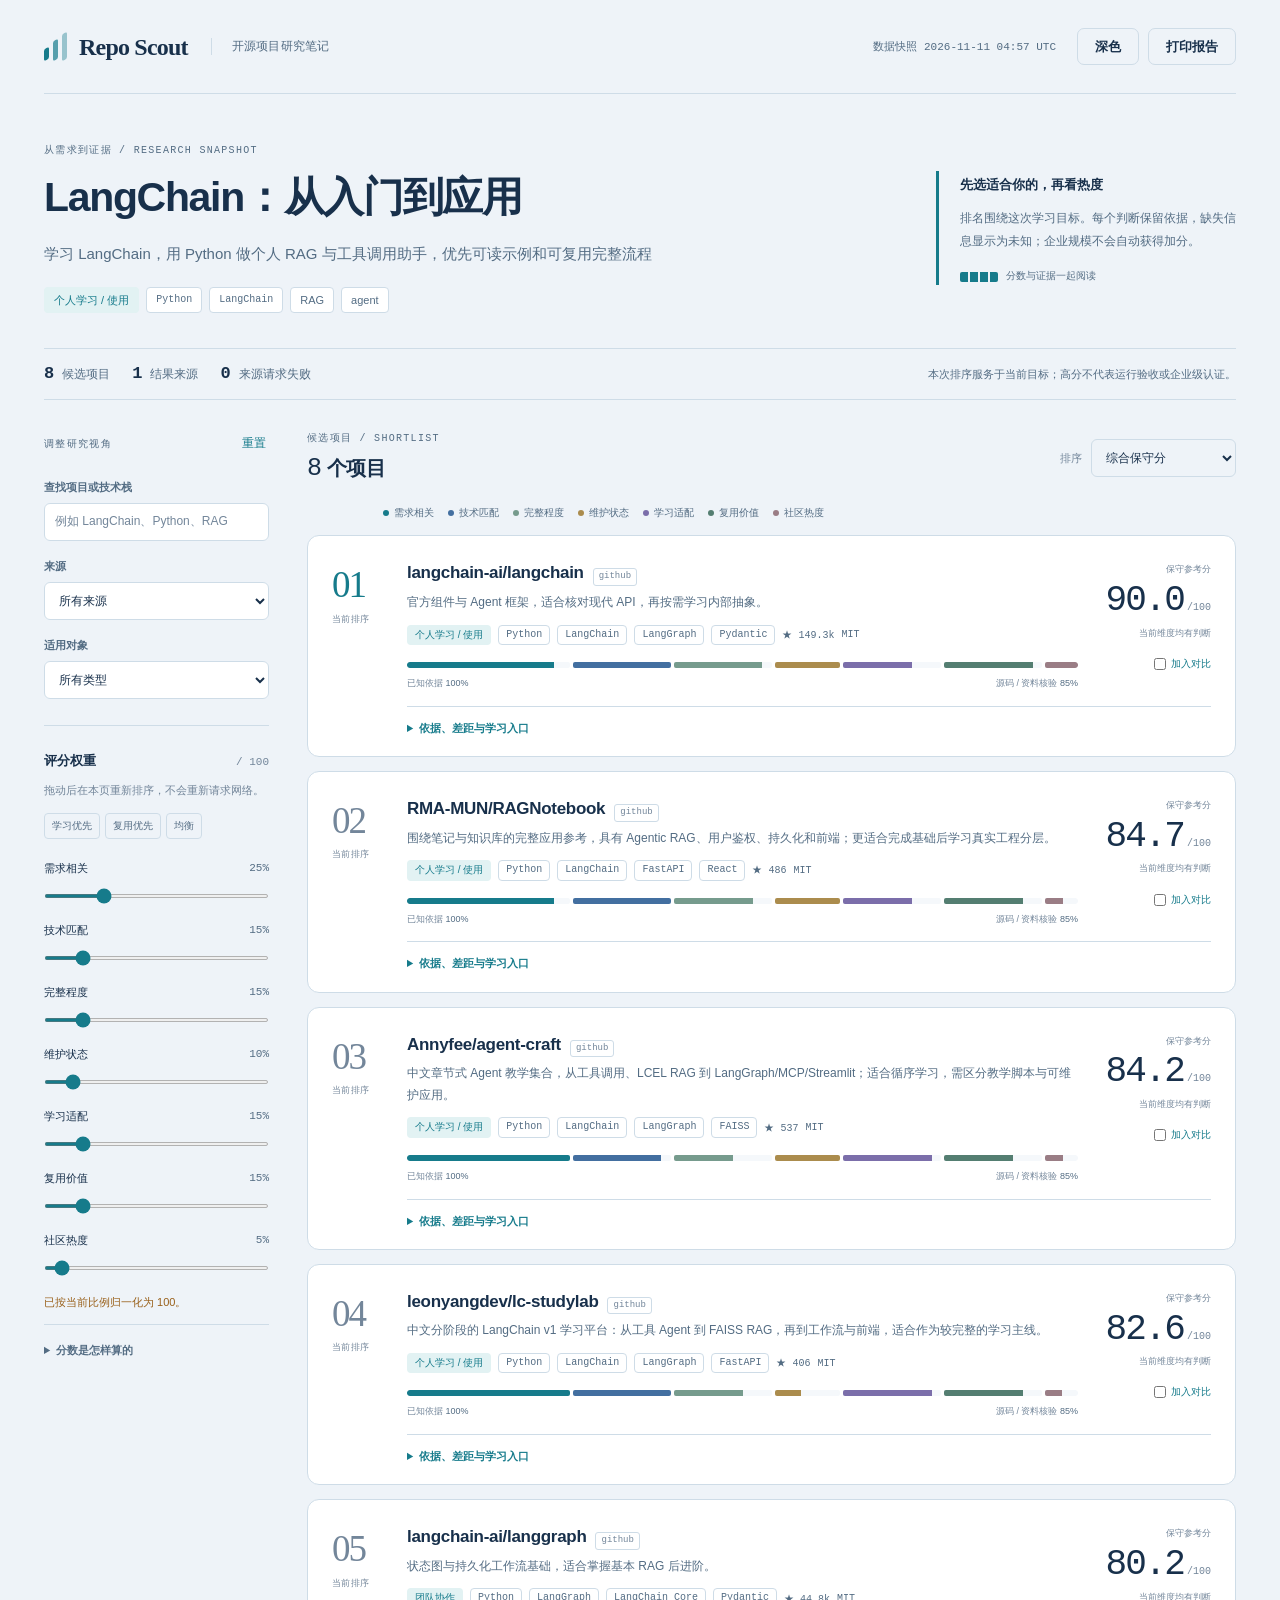
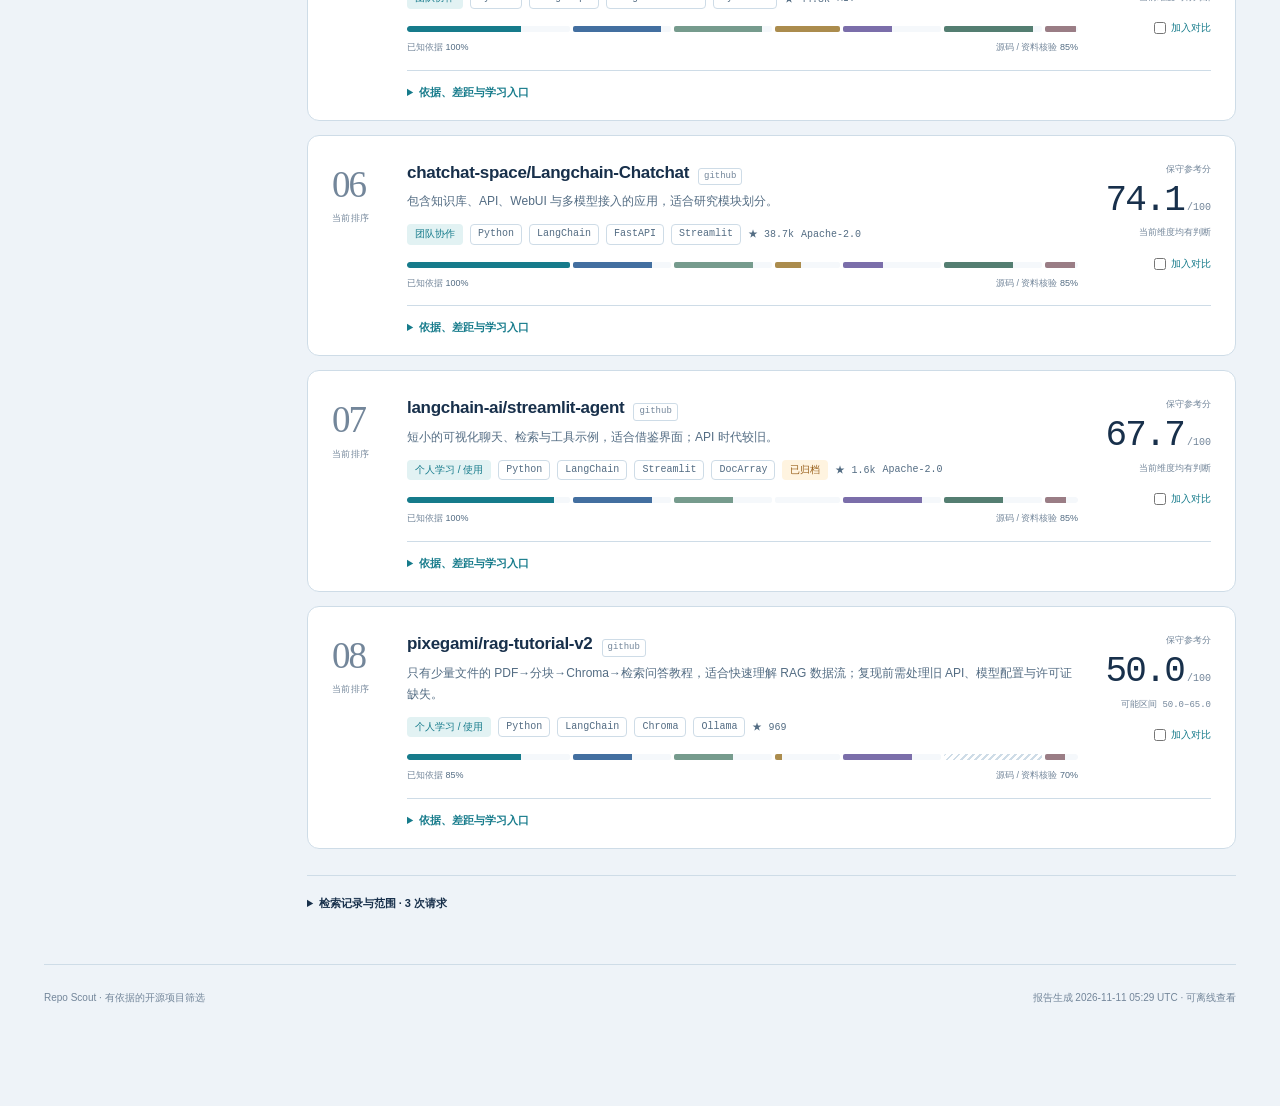
==== commit 234c8b85: "feat: support evidence-reviewed runtime stacks in reports" ====
--- a/examples/langchain/report.html
+++ b/examples/langchain/report.html
@@ -49,17 +49,17 @@
           <div class="rail-legend" id="railLegend" aria-label="分数颜色图例"></div>
           <div id="results" class="results-list" aria-live="polite"></div>
           <div id="emptyState" class="empty-state" hidden><span class="empty-symbol" aria-hidden="true">⌕</span><h3>没有匹配的候选项目</h3><p>试试缩短关键词，或将来源与适用对象恢复为“所有”。</p><button class="button" id="emptyReset" type="button">清除筛选</button></div>
-          <details class="source-log"><summary id="sourceLogTitle">检索记录与范围</summary><p class="scope-copy">这是一次有边界的检索快照，并不代表覆盖平台上的所有开源项目。明确提供的候选会与检索命中分别标注；失败的来源会明确保留。</p><dl class="facts report-dates"><dt>数据快照</dt><dd id="retrievedDate">2026-11-11 04:57 UTC</dd><dt>仓库核查</dt><dd id="inspectedDate">2026-11-11 05:05 UTC</dd><dt>报告生成</dt><dd id="generatedDate">2026-11-11 05:18 UTC</dd></dl><div id="sourceLog"></div></details>
+          <details class="source-log"><summary id="sourceLogTitle">检索记录与范围</summary><p class="scope-copy">这是一次有边界的检索快照，并不代表覆盖平台上的所有开源项目。明确提供的候选会与检索命中分别标注；失败的来源会明确保留。</p><dl class="facts report-dates"><dt>数据快照</dt><dd id="retrievedDate">2026-11-11 04:57 UTC</dd><dt>仓库核查</dt><dd id="inspectedDate">2026-11-11 05:05 UTC</dd><dt>报告生成</dt><dd id="generatedDate">2026-11-11 05:29 UTC</dd></dl><div id="sourceLog"></div></details>
         </section>
       </div>
     </main>
-    <footer class="report-footer"><span>Repo Scout · 有依据的开源项目筛选</span><span>报告生成 2026-11-11 05:18 UTC · 可离线查看</span></footer>
+    <footer class="report-footer"><span>Repo Scout · 有依据的开源项目筛选</span><span>报告生成 2026-11-11 05:29 UTC · 可离线查看</span></footer>
   </div>
   <aside id="compareDock" class="compare-dock" aria-label="已选对比项目" hidden><div><strong id="compareCount" role="status" aria-live="polite">0 个项目</strong><span id="compareNames"></span></div><button class="text-button" id="clearCompare" type="button">清空</button><button class="button" id="compareButton" type="button">并排对比</button></aside>
   <dialog id="compareDialog" aria-labelledby="compareTitle"><div class="dialog-heading"><div><p class="eyebrow">同一把尺子 / SIDE BY SIDE</p><h2 id="compareTitle">项目对比</h2></div><button class="button quiet" id="closeCompare" type="button" aria-label="关闭对比">关闭 ×</button></div><p class="compare-hint">横向对照相同维度；未知项需要进一步核查。</p><div id="compareContent" class="comparison-scroll" tabindex="0" role="region" aria-label="可横向滚动的项目对比表"></div></dialog>
   <div id="toast" class="toast" role="status" hidden></div>
   <noscript><p class="no-script">此报告需要 JavaScript 才能显示交互对比。原始数据保存在随附的 report.json 中。</p></noscript>
-  <script id="report-data" type="application/json">{"schema_version": 1, "title": "LangChain：从入门到应用", "generated_at": "2026-11-11T05:18:04.285563+00:00", "retrieved_at": "2026-11-11T04:57:13.681072+00:00", "inspected_at": "2026-11-11T05:05:14.889428+00:00", "profile": {"schema_version": 1, "kind": "idea", "title": "LangChain：从入门到应用", "goal": "学习 LangChain，用 Python 做个人 RAG 与工具调用助手，优先可读示例和可复用完整流程", "stack": ["Python", "LangChain"], "capabilities": ["RAG", "agent"], "queries": ["LangChain RAG agent Python", "LangChain RAG"], "target_audience": "individual", "observations": []}, "weights": {"relevance": 25.0, "stack_fit": 15.0, "completeness": 15.0, "maintenance": 10.0, "learning_fit": 15.0, "reuse": 15.0, "popularity": 5.0}, "source_receipts": [{"provider": "github", "query": "langchain tutorial in:name,description language:Python", "status": "ok", "count": 10, "retrieved_at": "2026-11-11T04:57:06.902680+00:00"}, {"provider": "github", "query": "langchain rag in:name,description language:Python stars:\u003e100", "status": "ok", "count": 10, "retrieved_at": "2026-11-11T04:57:09.557437+00:00"}, {"provider": "github", "query": "langchain agent in:name,description language:Python stars:\u003e1000", "status": "ok", "count": 10, "retrieved_at": "2026-11-11T04:57:13.680982+00:00"}], "methodology": {"version": "1.0", "scale": "0..5", "ranking": "weighted lower bound, then known evidence coverage, then name", "unknown": "Null means unknown. The interval includes its possible contribution; it is not a scored failure.", "limits": "Scores serve this brief. Source review is not runtime acceptance or enterprise certification. Stars describe attention, not quality.", "assessment_count": 8, "candidate_execution": false}, "items": [{"id": "github:langchain-ai/langchain", "provider": "github", "name": "langchain-ai/langchain", "url": "https://github.com/langchain-ai/langchain", "description": "The agent engineering platform.", "stars": 149338, "forks": 25104, "language": "Python", "topics": ["agents", "ai", "ai-agents", "anthropic", "chatgpt", "deepagents", "enterprise", "framework", "gemini", "generative-ai", "langchain", "langgraph", "llm", "multiagent", "open-source", "openai", "pydantic", "python", "rag", "typescript"], "created_at": "2022-10-17T02:58:36Z", "updated_at": "2026-11-11T04:22:32Z", "pushed_at": "2026-11-10T21:33:47Z", "archived": false, "license": "MIT", "default_branch": "master", "retrieved_at": "2026-11-11T05:01:26Z", "discovery": [{"query": "langchain agent in:name,description language:Python stars:\u003e1000", "type": "search"}], "last_commit_at": "2026-11-10T18:39:34Z", "latest_release_at": "2026-11-10T18:37:31Z", "readme_excerpt": "\u003cdiv align=\"center\"\u003e\n  \u003ca href=\"https://docs.langchain.com/oss/python/langchain/overview\"\u003e\n    \u003cpicture\u003e\n      \u003csource media=\"(prefers-color-scheme: dark)\" srcset=\".github/images/logo-dark.svg\"\u003e\n      \u003csource media=\"(prefers-color-scheme: light)\" srcset=\".github/images/logo-light.svg\"\u003e\n      \u003cimg alt=\"LangChain Logo\" src=\".github/images/logo-dark.svg\" width=\"50%\"\u003e\n    \u003c/picture\u003e\n  \u003c/a\u003e\n\u003c/div\u003e\n\n\u003cdiv align=\"center\"\u003e\n  \u003ch3\u003eThe agent engineering platform.\u003c/h3\u003e\n\u003c/div\u003e\n\n\u003cdiv align=\"center\"\u003e\n  \u003ca href=\"https://opensource.org/licenses/MIT\" target=\"_blank\"\u003e\u003cimg src=\"https://img.shields.io/pypi/l/langchain\" alt=\"PyPI - License\"\u003e\u003c/a\u003e\n  \u003ca href=\"https://pypistats.org/packages/langchain\" target=\"_blank\"\u003e\u003cimg src=\"https://img.shields.io/pepy/dt/langchain\" alt=\"PyPI - Downloads\"\u003e\u003c/a\u003e\n  \u003ca href=\"https://pypi.org/project/langchain/#history\" target=\"_blank\"\u003e\u003cimg src=\"https://img.shields.io/pypi/v/langchain?label=%20\" alt=\"Version\"\u003e\u003c/a\u003e\n  \u003ca href=\"https://x.com/langchain_oss\" target=\"_blank\"\u003e\u003cimg src=\"https://img.shields.io/twitter/url/https/twitter.com/langchain_oss.svg?style=social\u0026label=Follow%20%40LangChain\" alt=\"Twitter / X\"\u003e\u003c/a\u003e\n\u003c/div\u003e\n\n\u003cbr\u003e\n\nLangChain is a framework for building agents and LLM-powered applications. It helps you chain together interoperable components and third-party integrations to simplify AI application development — all while future-proofing decisions as the underlying technology evolves.\n\n\u003e [!TIP]\n\u003e Just getting started? Check out **[Deep Agents](https://docs.langchain.com/oss/python/deepagents/)** — a higher-level package built on LangChain for agents that have built-in capabilities for common usage patterns such as planning, subagents, file system usage, and more.\n\n## Quickstart\n\n```bash\nuv add langchain\n```\n\n```python\nfrom langchain.chat_models import init_chat_model\n\nmodel = init_chat_model(\"openai:gpt-5.5\")\nresult = model.invoke(\"Hello, world!\")\n```\n\nIf you're looking for more advanced customization or agent orchestration, check out [LangGraph](https://github.com/langchain-ai/langgraph), our framework for building controllable agent workflows.\n\nFor an equivalent JS/TS library, check out [LangChain.js](https://github.com/langchain-ai/langchainjs).\n\n\u003e [!TIP]\n\u003e For developing, debugging, and deploying AI agents and LLM applications, see [LangSmith](https://docs.langchain.com/langsmith/home).\n\n## LangChain ecosystem\n\nWhile the LangChain framework can be used standalone, it also integrates seamlessly with any LangChain product, giving developers a full suite of tools when building LLM applications.\n\n- **[Deep Agents](https://docs.langchain.com/oss/python/deepagents/)** — Build agents that can plan, use subagents, and leverage file systems for complex tasks\n- **[LangGraph](https://docs.langchain.com/oss/python/langgraph/overview)** — Build agents that can reliably handle complex tasks with our low-level agent orchestration framework\n- **[Integrations](https://docs.langchain.com/oss/python/integrations/providers/overview)** — Chat \u0026 embedding models, tools \u0026 toolkits, and more\n- **[LangSmith](https://www.langchain.com/langsmith)** — Agent evals, observability, and debugging for LLM apps\n- **[LangSmith Deployment](https://docs.langchain.com/langsmith/deployments)** — Deploy and scale agents with a purpose-built platform for long-running, stateful workflows\n\n## Why use LangChain?\n\nLangChain helps developers build applications powered by LLMs through a standard interface for models, embeddings, vector stores, and more.\n\n- **Real-time data augmentation** — Easily connect LLMs to diverse data sources and external/internal systems, drawing from LangChain's vast library of integrations with model providers, tools, vector stores, retrievers, and more\n- **Model interoperability** — Swap models in and out as your engineering team experiments to find the best choice for your application's needs. As the industry frontier evolves, adapt quickly — LangChain's abstractions keep you moving without losing momentum\n- **Rapid prototyping** — Quickly build and iterate on LLM applications with LangChain's modular, component-based architecture. Test different approaches and workflows without rebuilding from scratch, accelerating your development cycle\n- **Production-ready features** — Deploy reliable applications with built-in support for monitoring, evaluation, and debugging through integrations like LangSmith. Scale with confidence using battle-tested patterns and best practices\n- **Vibrant community and ecosystem** — Leverage a rich ecosystem of integrations, templates, and community-contributed components. Benefit from continuous improvements and stay up-to-date with the latest AI developments through an active open-source community\n- **Flexible abstraction layers** — Work at the level of abstraction that suits your needs — from high-level chains for quick starts to low-level components for fine-grained control. LangChain grows with your application's complexity\n\n---\n\n## Resources\n\n- [Documentation](https://docs.langchain.com/oss/python/langchain/overview) — conceptual overviews and guides\n- [LangChain ecosystem overview](https://docs.langchain.com/oss/python/concepts/products) — how LangChain, LangGraph, and Deep Agents fit together\n- [API reference](https://reference.langchain.com/python) — complete reference for all public classes, functions, and types\n- [Discussions](https://forum.langchain.com/c/oss-product-help-lc-and-lg/langchain/14) — community forum for technical questions, ideas, and feedback\n- [LangChain Academy](https://academy.langchain.com/) — comprehensive, free courses on LangChain libraries and products, made by the LangChain team\n- [Contributing Guide](https://docs.langchain.com/oss/python/contributing/overview) — how to contribute and find good first issues\n- [Code of Conduct](https://github.com/langchain-ai/langchain/?tab=coc-ov-file) — community guidelines and standards\n", "stack": ["Docker", "LangChain", "Python", "Pydantic", "pytest", "FastAPI", "SQLAlchemy", "Playwright", "LangGraph"], "signals": {"tests": true, "ci": true, "docs": true, "examples": true, "deployment": true, "manifest": true}, "evidence": [{"url": "https://github.com/langchain-ai/langchain", "kind": "metadata", "note": "Current provider metadata; no candidate code was run."}, {"url": "https://github.com/langchain-ai/langchain/tree/master", "kind": "structure", "note": "File-presence signals only; tests and deployment were not executed."}, {"url": "https://github.com/langchain-ai/langchain/blob/master/README.md", "kind": "readme", "note": "Maintainer description; not independent runtime validation."}, {"url": "https://github.com/langchain-ai/langchain/blob/master/.devcontainer/docker-compose.yaml", "kind": "manifest", "note": "Declared dependencies, not proof of exercised integrations."}, {"url": "https://github.com/langchain-ai/langchain/blob/master/libs/core/pyproject.toml", "kind": "manifest", "note": "Declared dependencies, not proof of exercised integrations."}, {"url": "https://github.com/langchain-ai/langchain/blob/master/libs/langchain/pyproject.toml", "kind": "manifest", "note": "Declared dependencies, not proof of exercised integrations."}, {"url": "https://github.com/langchain-ai/langchain/blob/master/libs/langchain_v1/pyproject.toml", "kind": "manifest", "note": "Declared dependencies, not proof of exercised integrations."}, {"url": "https://github.com/langchain-ai/langchain/blob/master/libs/model-profiles/pyproject.toml", "kind": "manifest", "note": "Declared dependencies, not proof of exercised integrations."}, {"url": "https://github.com/langchain-ai/langchain/commit/c6ec96a74b97d3c057c14e93129a5b3e53a961ff", "kind": "commit", "note": "Latest default-branch commit; may be automated."}, {"url": "https://github.com/langchain-ai/langchain/releases/tag/langchain%3D%3D1.4.10", "kind": "release", "note": "Latest observed published release; creation and push dates are separate."}], "inspection_errors": [], "inspection": {"tree_complete": true, "file_count": 3285, "inspected_manifests": [".devcontainer/docker-compose.yaml", "libs/core/pyproject.toml", "libs/langchain/pyproject.toml", "libs/langchain_v1/pyproject.toml", "libs/model-profiles/pyproject.toml"], "latest_commit_sha": "c6ec96a74b97d3c057c14e93129a5b3e53a961ff"}, "summary": "官方组件与 Agent 框架，适合核对现代 API，再按需学习内部抽象。", "category": "framework", "audience": {"label": "individual", "reason": "个人可用包级 API 开始；仓库本身是大型多包框架，并非可直接交付的个人知识库应用。", "evidence": ["https://github.com/langchain-ai/langchain/blob/c6ec96a74b97d3c057c14e93129a5b3e53a961ff/libs/langchain_v1/pyproject.toml", "https://github.com/langchain-ai/langchain/blob/c6ec96a74b97d3c057c14e93129a5b3e53a961ff/libs/langchain_v1/langchain/agents/factory.py", "https://github.com/langchain-ai/langchain/blob/c6ec96a74b97d3c057c14e93129a5b3e53a961ff/README.md"]}, "strengths": ["现代 LangChain API 的一手依据", "可从包级快速调用逐步深入工具循环", "MIT；组件接口明确"], "gaps": ["不是现成 RAG 应用，需自行接入文档与向量存储", "官方 README 的生产能力描述没有被本案例运行验证", "大型仓库直接通读成本高"], "learning_path": ["先阅读 README 与官方 Models/Tools 文档", "从 create_agent 的工具调用接口入手", "只追踪需要的中间件与检查点边界"], "criteria": {"relevance": {"value": 4.5, "reason": "create_agent 实现模型与工具循环，并提供状态、结构化输出和检查点接口；贴合工具助手。完整个人 RAG 产品仍需补数据与检索流程。", "evidence": ["https://github.com/langchain-ai/langchain/blob/c6ec96a74b97d3c057c14e93129a5b3e53a961ff/libs/langchain_v1/pyproject.toml", "https://github.com/langchain-ai/langchain/blob/c6ec96a74b97d3c057c14e93129a5b3e53a961ff/libs/langchain_v1/langchain/agents/factory.py", "https://github.com/langchain-ai/langchain/blob/c6ec96a74b97d3c057c14e93129a5b3e53a961ff/README.md"], "status": "source-reviewed"}, "stack_fit": {"value": 5, "reason": "langchain 1.4.10 声明 Python\u003e=3.10、langchain-core 1.x 与 LangGraph 1.x；factory.py 直接集成 BaseChatModel、BaseTool、StateGraph。", "evidence": ["https://github.com/langchain-ai/langchain/blob/c6ec96a74b97d3c057c14e93129a5b3e53a961ff/libs/langchain_v1/pyproject.toml", "https://github.com/langchain-ai/langchain/blob/c6ec96a74b97d3c057c14e93129a5b3e53a961ff/libs/langchain_v1/langchain/agents/factory.py", "https://github.com/langchain-ai/langchain/blob/c6ec96a74b97d3c057c14e93129a5b3e53a961ff/README.md"], "status": "source-reviewed"}, "completeness": {"value": 4.5, "reason": "已读 Agent 工厂实现、依赖清单与官方文档入口；检查点、工具路由和中间件均有接口。该分数指框架范围完整性，未执行测试或集成验收。", "evidence": ["https://github.com/langchain-ai/langchain/blob/c6ec96a74b97d3c057c14e93129a5b3e53a961ff/libs/langchain_v1/pyproject.toml", "https://github.com/langchain-ai/langchain/blob/c6ec96a74b97d3c057c14e93129a5b3e53a961ff/libs/langchain_v1/langchain/agents/factory.py", "https://github.com/langchain-ai/langchain/blob/c6ec96a74b97d3c057c14e93129a5b3e53a961ff/README.md"], "status": "source-reviewed"}, "maintenance": {"value": 5, "reason": "距离 last_commit_at 约 0 天；仅日期启发式，未判定提交是否有实质业务变化。", "evidence": ["https://github.com/langchain-ai/langchain"], "status": "heuristic"}, "learning_fit": {"value": 3.5, "reason": "README 提供极小调用起点，API 文档与概念资料齐全；factory.py 含复杂泛型、重载和中间件组合，初学者不宜从整库源码开始。", "evidence": ["https://github.com/langchain-ai/langchain/blob/c6ec96a74b97d3c057c14e93129a5b3e53a961ff/libs/langchain_v1/pyproject.toml", "https://github.com/langchain-ai/langchain/blob/c6ec96a74b97d3c057c14e93129a5b3e53a961ff/libs/langchain_v1/langchain/agents/factory.py", "https://github.com/langchain-ai/langchain/blob/c6ec96a74b97d3c057c14e93129a5b3e53a961ff/README.md"], "status": "source-reviewed"}, "reuse": {"value": 4.5, "reason": "MIT 与模型/工具抽象便于按包复用；直接依赖稳定公开接口比复制内部工厂更合理，模型供应商和检索组件仍需自行选择。", "evidence": ["https://github.com/langchain-ai/langchain/blob/c6ec96a74b97d3c057c14e93129a5b3e53a961ff/libs/langchain_v1/pyproject.toml", "https://github.com/langchain-ai/langchain/blob/c6ec96a74b97d3c057c14e93129a5b3e53a961ff/libs/langchain_v1/langchain/agents/factory.py", "https://github.com/langchain-ai/langchain/blob/c6ec96a74b97d3c057c14e93129a5b3e53a961ff/README.md"], "status": "source-reviewed"}, "popularity": {"value": 5, "reason": "当前平台 Stars 的对数指标，100,000 Stars 达到上限；不等于用户数或代码质量。", "evidence": ["https://github.com/langchain-ai/langchain"], "status": "heuristic"}}, "score": 90.0, "score_upper": 90.0, "coverage": 1.0, "review_coverage": 0.85, "rank": 1}, {"id": "github:RMA-MUN/RAGNotebook", "provider": "github", "name": "RMA-MUN/RAGNotebook", "url": "https://github.com/RMA-MUN/RAGNotebook", "description": "基于LangChain、LangGraph、FastAPI和React的RAG项目，主分支为基于知识图谱的知识管理平台，base-rag分支为完整的向量RAG项目供学习使用", "stars": 486, "forks": 85, "language": "Python", "topics": ["fastapi", "graphrag", "knowledge-graph", "langchain", "mysql", "neo4j", "rag", "react", "sqlachemy"], "created_at": "2026-03-06T08:43:18Z", "updated_at": "2026-11-10T10:02:18Z", "pushed_at": "2026-10-31T11:47:00Z", "archived": false, "license": "MIT", "default_branch": "master", "retrieved_at": "2026-11-11T05:01:07Z", "discovery": [{"query": "langchain rag in:name,description language:Python stars:\u003e100", "type": "search"}], "last_commit_at": "2026-10-31T11:37:27Z", "latest_release_at": "2026-09-09T08:21:19Z", "readme_excerpt": "# RAG NoteBook— 智能笔记助手\n\n\u003cdiv align=\"center\"\u003e\n\u003ca href=\"https://github.com/RMA-MUN/RAGNotebook/stargazers\"\u003e\n  \u003cimg src=\"https://img.shields.io/github/stars/RMA-MUN/RAGNotebook?style=flat-square\u0026label=Stars\u0026color=orange\" alt=\"Stars\"\u003e\n\u003c/a\u003e\n\u003ca href=\"https://github.com/RMA-MUN/RAGNotebook/network/members\"\u003e\n  \u003cimg src=\"https://img.shields.io/github/forks/RMA-MUN/RAGNotebook?style=flat-square\u0026label=Forks\u0026color=green\" alt=\"Forks\"\u003e\n\u003c/a\u003e\n\u003ca href=\"https://github.com/RMA-MUN/RAGNotebook/actions/workflows/ci.yml\"\u003e\n  \u003cimg src=\"https://github.com/RMA-MUN/RAGNotebook/actions/workflows/ci.yml/badge.svg\" alt=\"CI\"\u003e\n\u003c/a\u003e\n  \u003cimg src=\"https://img.shields.io/badge/python-v3.12.4-blue.svg\" alt=\"Python\"\u003e\n\u003c/div\u003e\n\nAI 驱动的个人知识管理工具，融合 **笔记管理 + neo4j知识图谱 + GraphRAG + AI 写作辅助**，解决\"笔记写了从不回看、知识散落成孤岛\"的问题。\n\n---\n\n## 项目变迁\n\n本项目最初是一个**基础 RAG 对话系统**，我们做了一次重要转型，从基础的 RAG，转型为解决实际问题的 RAG NoteBook：\n\n| | 阶段一（base-rag 分支） | 阶段二（master 分支） |\n|--|-----------------------|:--------------------|\n| **定位** | 纯 RAG 对话服务，开箱即用 | 智能笔记助手，长期维护支持版本， Agentic RAG + KnowledgeGraph |\n| **能力** | 文档上传 → 向量检索 → AI 问答（非GraphRAG） | 笔记管理 + 知识图谱 + RAG + AI 写作 |\n| **适合谁** | 想快速集成 RAG 能力的开发者或希望学习RAG技术的个人 | 需要AI管理笔记和知识库的个人以及简历需要相关项目的求职者 |\n\n**RAG 始终是整个系统的核心引擎。** 基础 RAG 代码已永久保留在 `base-rag` 分支供学习使用，如果只需要纯 RAG 服务，切换到`base-rag`即可开箱使用。\n\n\u003e 📄 [查看完整项目变迁 →](./docs/project_develop.md)\n\n## 📋 目录\n\n- [项目简介](#项目简介)\n- [项目变迁](#项目变迁)\n- [核心特性](#核心特性)\n- [项目架构](#项目架构)\n- [项目演示](#项目演示)\n- [快速开始](#快速开始)\n- [技术栈](#技术栈)\n- [项目结构](#项目结构)\n- [API 文档](#api文档)\n- [配置说明](#配置说明)\n- [部署指南](#部署指南)\n- [开发指南](#开发指南)\n- [故障排除](#故障排除)\n- [联系方式](#联系方式)\n\n## 项目简介\n\n基于 **FastAPI + LangChain** 构建的智能笔记助手，核心能力包括：\n\n- **RAG 知识库**：多格式文档上传（txt/pdf/md/pptx/docx），自动构建知识图谱，图谱引导的混合检索问答\n- **笔记管理**：Markdown 编辑器、笔记自动写入知识图谱、智能标签（LLM 自动分类）、语义搜索、Markdown 导出\n- **间隔重复回顾**：艾宾浩斯遗忘曲线算法，对抗遗忘\n- **AI 写作辅助**：联机补全、续写/扩写/摘要、关联笔记推荐\n\n系统支持会话持久化（MySQL）、向量检索（Neo4j 知识图谱）、JWT 用户隔离，前端采用React+Tailwind CSS构建现代化界面。\n\n## 核心特性\n\n- **📝 笔记管理**：Markdown 编辑器，支持新建、编辑、删除、分类筛选、分页列表\n- **🏷️ 智能标签**：保存笔记后 LLM 异步生成标签和分类（工作/学习/生活/项目），无需手动归类\n- **🔍 语义搜索**：Neo4j 向量 + 全文混合检索（RRF 融合），笔记/知识库统一召回\n- **🕸️ 知识图谱**：LLM 抽取实体与关系存入 Neo4j，可视化画布浏览，检索时沿图扩展证据\n- **✍️ AI 联机补全**：打字停顿后模型实时补全，Tab 键快速采纳\n- **🤖 AI 写作助手**：续写、扩写、摘要生成，SSE 流式输出\n- **🔗 跨源关联推荐**：编辑笔记时，从笔记库和知识库双向检索 Top k 相关文档\n- **💬 智能问答**：图谱引导的 Agentic RAG 对话，回答附知识图谱与笔记来源引用\n- **💾 会话持久化**：MySQL 存储对话历史，随时回溯\n- **📄 文档管理**：支持 TXT / PDF / MD / PPTX / DOCX 上传，可视化切片详情\n- **🌐 多语言支持**：前端 i18n，中英文界面切换\n- **⛑️ 安全隔离**：用户级知识库隔离，RAG 检索只能访问本人数据\n\n## 项目演示\n\n| 功能模块 | 界面展示 |\n|---------|:--------|\n| 笔记编辑 | ![笔记编辑](./images/editor_note.png) |\n| 笔记列表 | ![笔记列表](./images/note.png) |\n| 知识库 | ![知识库](./images/knowledge_manager.png) |\n| 知识图谱 | ![知识图谱](./images/knowledge_graph.png) |\n| 对话检索（**图谱引导 RAG，回答附来源引用**） | ![AI 聊天](./images/aichat.png) |\n\n## 快速开始\n\n\u003e 💡 想最快跑起来？直接用下方 **Docker 一键启动**，无需安装 Python / Node / MySQL / Redis / Neo4j。\n\n### Docker 一键启动（推荐）\n\n前置要求：已安装 [Docker Desktop](https://www.docker.com/products/docker-desktop/) 并启动引擎；建议内存 ≥ 4GB；首次构建约 10 分钟（后端依赖较大）。\n\n```bash\ngit clone https://github.com/RMA-MUN/RAGNotebook.git\ncd RAGNotebook\n```\n\n**Windows**：直接双击（或在终端运行）根目录 `start.bat`——自动生成 `backend/.env`（如不存在）、构建并启动全部 5 个容器、等待后端就绪后打开浏览器。\n\n**Linux / macOS**（手动方式，`start.bat` 仅 Windows）：\n\n```bash\n# 1. 生成环境变量文件并填入模型 Key\ncp backend/.env.example backend/.env\n#    编辑 backend/.env，至少填写 OPENAI_BASE_URL / OPENAI_API_KEY / OPENAI_MODEL_NAME\n# 2. 构建并启动（可选：改库密码在根目录 .env 中覆盖 MYSQL_ROOT_PASSWORD / NEO4J_PASSWORD）\ndocker compose up -d --build\n```\n\n启动完成后：\n\n| 入口 | 地址 | 说明 |\n|------|------|------|\n| 前端页面 | http://localhost:3000 | 默认账号 `admin / admin1234`（后端启动时自动创建） |\n| 后端 API 文档 | http://localhost:8000/docs | 便于调试 |\n\n常用操作：\n\n```bash\ndocker compose up -d          # 启动（重启电脑后恢复用）\ndocker compose down           # 停止（数据保留）\ndocker compose logs -f backend   # 查看后端日志\ndocker compose restart backend   # 修改 backend/.env 的模型 Key 后使其生效\n```\n\n\u003e **重要**：模型密钥通过 `backend/.env` 挂载注入（已 .gitignore，不会进入镜像），容器内 MySQL / Redis / Neo4j 的地址与密码由 `docker-compose.yml` 自动接管，无需也不应修改 `.env` 中的 localhost 配置；未配置 LLM Key 时服务可正常启动浏览，但问答等 AI 功能不可用。\n\u003e\n\u003e 数据持久化：MySQL / Redis / Neo4j 数据在 Docker 数据卷中，上传文件/日志在 `backend/media`、`backend/logs`、`backend/data` 目录。彻底重置全部数据：`docker compose down -v`（慎用，会清空数据库）。\n\n### 本地开发（非 Docker）\n\n#### 环境要求\n\n| 环境 | 版本推荐 |\n|------|----------|\n| Python | 3.12+ |\n| uv | 0.11.9 |\n| Node.js | 16+ |\n\n#### 克隆项目\n\n```bash\ngit clone https://github.com/RMA-MUN/RAGNotebook.git\ncd RAGNotebook\n```\n\n#### 安装依赖\n\n##### 后端依赖\n```bash\ncd backend\nuv sync --extra dev\n```\n\n\u003e 说明：文档解析依赖（`unstructured` + torch，数 GB）放在 `parsers`\n\u003e 依赖组中，**默认随 `uv sync` 一起安装**，本地/Docker 行为不变；\n\u003e CI 用 `uv sync --extra dev --no-group parsers` 跳过它以保持快速。\n\n##### 前端依赖\n```bash\ncd front\nnpm install\n```\n\n#### 环境配置\n\n##### 创建后端环境变量文件\n\n在 `backend` 目录下创建 `.env` 文件，参考 `.env.example` 文件填写配置：\n\n```env\n# ==================== 对话模型（OpenAI 兼容协议，必填） ====================\n# 任意兼容服务：OpenAI / DeepSeek / 百炼 compatible-mode / 智谱 / Moonshot / Ollama /v1\nOPENAI_BASE_URL=https://dashscope.aliyuncs.com/compatible-mode/v1\nOPENAI_API_KEY=your_api_key\nOPENAI_MODEL_NAME=qwen3-max\n\n# ==================== 嵌入模型（可选；留空回落 OPENAI_*） ====================\n# EMBED_BASE_URL=\n# EMBED_API_KEY=\n# EMBED_MODEL_NAME=text-embedding-v3\n\n# ==================== 云端重排序（可选；失败时按原顺序降级） ====================\nRERANKER_API_BASE_URL=https://api.siliconflow.cn/v1\nRERANKER_API_KEY=sk-xxx\nRERANKER_MODEL=BAAI/bge-reranker-v2-m3\n\n# ==================== 数据库配置 ====================\nMYSQL_USER=root\nMYSQL_PASSWORD=root\nMYSQL_HOST=localhost\nMYSQL_PORT=3306\nMYSQL_DATABASE=chat_history\nREDIS_HOST=localhost\nREDIS_PORT=6379\nREDIS_DB=0\n\n# 联网搜索。因为tavily现在每个月有1000次的免费额度，所以这里默认使用的是tavily\nWEB_SEARCH_ENABLED=false\n# WEB_SEARCH_PROVIDER=tavily\n# WEB_SEARCH_API_KEY=\n\n# ==================== Neo4j 知识图谱数据库 ====================\nNEO4J_URI=bolt://localhost:7687\nNEO4J_USER=neo4j\nNEO4J_PASSWORD=your_password\n\n# ==================== JWT 身份验证配置 ====================\nSECRET_KEY=MY_JWT_SECRET_KEY\nALGORITHM=HS256\n```\n\n\u003e 完整配置项（视觉模型、联网搜索兜底、跨平台混搭示例等）见 [backend/.env.example](./backend/.env.example)。\n\n#### 启动服务\n\n| 服务 | 命令 | 端口 |\n|------|------|------|\n| 后端服务 | `cd backend \u0026\u0026 uvicorn main:app --reload` | 8000 |\n| 前端服务 | `cd front \u0026\u0026 npm run dev` | 3000 |\n\n| MySQL | `net start mysql` | 3306 |\n| Redis | `redis-server` 或 `net start redis` | 6379 |\n| Ollama（如果使用） | `ollama serve` | 11434 |\n\n## 技术栈\n\n### 后端技术\n\n| 技术 | 说明 |\n|------|------|\n| FastAPI | 高性能异步 Web 框架 |\n| LangChain | 大语言模型应用开发框架（create_agent + Tools） |\n| Neo4j | 图数据库：知识图谱存储 + Chunk 向量/全文检索 |\n| SQLAlchemy | 异步 ORM，管理 MySQL |\n\n| MySQL | 关系型数据库（chat_history / notes / reviews） |\n| Redis | 缓存 |\n| OpenAI 兼容 API | LLM 服务（DashScope / DeepSeek / SiliconFlow / Ollama 任选） |\n| 云端 rerank API | 重排序服务（SiliconFlow / Jina / Cohere 兼容） |\n\n### 前端技术\n\n| 技术 | 说明 |\n|------|------|\n| React 19 | 现代化前端框架 |\n| TypeScript | 类型安全 |\n| Vite | 极速构建工具 |\n| Tailwind CSS | 原子化 CSS 框架 |\n| Radix UI | 无头 UI 组件库 |\n| Tiptap | 富文本 Markdown 编辑器 |\n| React Router DOM | 路由管理（路由守卫 + JWT 校验） |\n| Zustand | 轻量状态管理 |\n| i18next | 国际化（中/英） |\n| Axios | HTTP 客户端 |\n| react-markdown + rehype-highlight | Markdown 渲染与代码高亮 |\n| dompurify | HTML 安全过滤 |\n\n## 项目结构\n\n```\n├── backend/                     # FastAPI 后端服务\n│   ├── app/\n│   │   ├── agent/               # Agent 智能代理（create_agent + 工具定义）\n│   │   ├── cache/               # Redis 缓存装饰器\n│   │   ├── config/              # 配置文件（document.yaml 等）\n│   │   ├── core/                # 核心设施（settings 配置中心、限流、响应封装、日志、后台初始化）\n│   │   ├── db/                  # 数据库配置（MySQL + Redis）\n│   │   ├── graph/               # 知识图谱模块\n│   │   │   ├── extraction/      # LLM 实体抽取 + Chunk 规则匹配\n│   │   │   ├── routers/         # 图谱 API（总览/实体/关系/检索/SSE 事件）\n│   │   │   ├── services/        # 抽取管线 + 构建任务 worker\n│   │   │   └── storage/         # Neo4j 驱动与 GraphStore 实现\n│   │   ├── models/              # SQLAlchemy ORM 模型（笔记/回顾/对话/图谱任务等）\n│   │   ├── prompt/              # 提示词模板\n│   │   ├── rag/                 # RAG 核心功能\n│   │   │   ├── agentic_rag/     # Agentic RAG（规划/检索/证据融合/联网兜底）\n│   │   │   ├── reorder_service.py # 云端重排序服务\n│   │   │   ├── vector_store.py  # 知识库文档服务（切片/MD5/Neo4j 读取）\n│   │   │   ├── text_spliter.py  # 文档切片\n│   │   │   ├── document_handler/# 文档解析（txt/pdf/md/pptx/docx）\n│   │   │   └── md5_manager/     # 上传去重记录\n│   │   ├── router/              # API 路由（聊天/笔记/回顾/知识库/笔记模板/用户/健康）\n│   │   ├── schemas/             # Pydantic 数据模型\n│   │   ├── services/            # 业务服务层（笔记/回顾/笔记模板/会话管理）\n│   │   └── utils/               # 工具函数\n│   ├── data/                    # 数据存储目录\n│   ├── Dockerfile               # 后端容器镜像\n│   ├── .dockerignore\n│   ├── main.py                  # 应用入口\n│   └── pyproject.toml\n├── front/                       # React 前端项目\n│   ├── src/\n│   │   ├── api/                 # API 请求层（auth/chat/notes/knowledge/review/sessions/graph）\n│   │   ├── components/          # 组件\n│   │   │   ├── common/          # 通用组件（TagBadge, ConfirmDialog, EmptyState 等）\n│   │   │   ├── graph/           # 知识图谱组件（画布、实体详情面板）\n│   │   │   ├── knowledge/       # 知识库组件\n│   │   │   ├── layout/          # 布局组件（Sidebar）\n│   │   │   ├── note/            # 笔记组件（OutlinePanel, RelatedFragments）\n│   │   │   └── TiptapEditor.tsx # 富文本编辑器\n│   │   ├── hooks/               # 自定义 Hooks（useSSE, useGraphEvents）\n│   │   ├── i18n/                # 国际化（中/英）\n│   │   ├── layouts/             # 页面布局（AuthLayout, MainLayout）\n│   │   ├── pages/               # 页面\n│   │   │   ├── NoteEditor.tsx   # 笔记编辑器\n│   │   │   ├── NoteList.tsx     # 笔记列表\n│   │   │   ├── DailyReview.tsx  # 每日回顾\n│   │   │   ├── AIChat.tsx       # AI 聊天\n│   │   │   ├── GraphPage.tsx    # 知识图谱\n│   │   │   ├── Sessions.tsx     # 会话管理\n│   │   │   ├── KnowledgeBase.tsx# 知识库管理\n│   │   │   ├── Login.tsx / Register.tsx\n│   │   │   ├── Profile.tsx / Settings.tsx\n│   │   │   └── AboutUs.tsx\n│   │   ├── router/index.tsx     # 路由配置\n│   │   ├── stores/              # Zustand 状态管理\n│   │   ├── types/api.ts         # TypeScript 类型定义\n│   │   ├── App.tsx              # 应用入口组件\n│   │   └── main.tsx             # 应用入口\n│   ├── Dockerfile               # 前端多阶段构建（node 编译 → nginx 托管）\n│   ├── nginx.conf               # nginx 静态托管 + 后端 API 反向代理\n│   ├── .dockerignore\n│   └── package.json\n├── docs/                        # 项目文档\n│   ├── project_develop.md      # 项目变迁与设计思路\n│   └── troubleshooting.md      # 故障排除\n├── images/                      # 截图资源\n├── plan/                       # 开发计划归档\n├── docker-compose.yml           # Docker 一键启动编排（前端/后端/MySQL/Redis/Neo4j）\n└── start.bat                    # Windows 一键启动脚本\n```\n\n## API 文档\n\n### FastAPI 后端 API\n\n启动服务后访问交互式文档：[http://localhost:8000/docs](http://localhost:8000/docs)\n\n## 配置说明\n\n### LLM 模型切换\n\n所有模型（对话/视觉/嵌入）统一走 **OpenAI 兼容协议**，改 `OPENAI_BASE_URL` / `OPENAI_API_KEY` / `OPENAI_MODEL_NAME` 即可切换服务商（DeepSeek / 百炼 compatible-mode / 智谱 / Moonshot / Ollama /v1 均可）。\n\n三个能力支持跨平台混搭：`VISION_*` 与 `EMBED_*` 留空时整体回落 `OPENAI_*`，配置示例见 `.env.example`。\n\n### 重排序模型\n\n重排序已切换云端 rerank API（SiliconFlow / Jina / Cohere 兼容），配置 `RERANKER_API_BASE_URL` / `RERANKER_API_KEY` / `RERANKER_MODEL` 即可，无需下载本地模型。\n\n## 故障排除\n\n详细的故障排除指南请参考：[故障排除](./docs/troubleshooting.md)\n\n常见问题：\n\n- **API Key 错误**：检查 OPENAI_API_KEY 是否正确配置\n- **数据库连接失败**：确认 MySQL / Redis 服务已启动\n- **图谱服务异常**：检查 Neo4j 服务状态与 `NEO4J_URI` 配置\n- **重排序失败**：检查 `RERANKER_API_BASE_URL` / `RERANKER_API_KEY` 配置（失败时自动按原顺序降级）\n- **Ollama 连接失败**：确认 `ollama serve` 已运行且模型已拉取\n\n## 联系方式\n\n如有任何问题或建议，欢迎提交 GitHub Issues 或联系作者：\n\n- Email: n3032747608@163.com\n- QQ: 3032747608\n\n## Star History\n\n \u003cpicture\u003e\n   \u003csource media=\"(prefers-color-scheme: dark)\" srcset=\"https://api.star-history.com/chart?repos=rma-mun/ragnotebook\u0026type=date\u0026theme=dark\u0026legend=top-left\" /\u003e\n   \u003csource media=\"(prefers-color-scheme: light)\" srcset=\"https://api.star-history.com/chart?repos=rma-mun/ragnotebook\u0026type=date\u0026legend=top-left\" /\u003e\n   \u003cimg alt=\"Star History Chart\" src=\"https://api.star-history.com/chart?repos=rma-mun/ragnotebook\u0026type=date\u0026legend=top-left\" /\u003e\n \u003c/picture\u003e\n\n## License\n\n本项目基于MIT开源协议， [点击跳转LICENSE](LICENSE) \n", "stack": ["Docker", "Redis", "MySQL", "Python", "LangChain", "FastAPI", "Pydantic", "SQLAlchemy", "pytest", "JavaScript", "React", "Vite", "TypeScript"], "signals": {"tests": true, "ci": true, "docs": true, "examples": false, "deployment": true, "manifest": true}, "evidence": [{"url": "https://github.com/RMA-MUN/RAGNotebook", "kind": "metadata", "note": "Current provider metadata; no candidate code was run."}, {"url": "https://github.com/RMA-MUN/RAGNotebook/tree/master", "kind": "structure", "note": "File-presence signals only; tests and deployment were not executed."}, {"url": "https://github.com/RMA-MUN/RAGNotebook/blob/master/README.md", "kind": "readme", "note": "Maintainer description; not independent runtime validation."}, {"url": "https://github.com/RMA-MUN/RAGNotebook/blob/master/docker-compose.yml", "kind": "manifest", "note": "Declared dependencies, not proof of exercised integrations."}, {"url": "https://github.com/RMA-MUN/RAGNotebook/blob/master/backend/Dockerfile", "kind": "manifest", "note": "Declared dependencies, not proof of exercised integrations."}, {"url": "https://github.com/RMA-MUN/RAGNotebook/blob/master/backend/pyproject.toml", "kind": "manifest", "note": "Declared dependencies, not proof of exercised integrations."}, {"url": "https://github.com/RMA-MUN/RAGNotebook/blob/master/front/Dockerfile", "kind": "manifest", "note": "Declared dependencies, not proof of exercised integrations."}, {"url": "https://github.com/RMA-MUN/RAGNotebook/blob/master/front/package.json", "kind": "manifest", "note": "Declared dependencies, not proof of exercised integrations."}, {"url": "https://github.com/RMA-MUN/RAGNotebook/commit/8cc12710fb365d09185757df97f0f1a4a4f057be", "kind": "commit", "note": "Latest default-branch commit; may be automated."}, {"url": "https://github.com/RMA-MUN/RAGNotebook/releases/tag/v2.3.2", "kind": "release", "note": "Latest observed published release; creation and push dates are separate."}], "inspection_errors": [], "inspection": {"tree_complete": true, "file_count": 311, "inspected_manifests": ["docker-compose.yml", "backend/Dockerfile", "backend/pyproject.toml", "front/Dockerfile", "front/package.json"], "latest_commit_sha": "8cc12710fb365d09185757df97f0f1a4a4f057be"}, "summary": "围绕笔记与知识库的完整应用参考，具有 Agentic RAG、用户鉴权、持久化和前端；更适合完成基础后学习真实工程分层。", "category": "application", "audience": {"label": "individual", "reason": "README 明确面向个人知识管理与项目学习；具备多用户/持久化源码但本次未做权限隔离、安全、容量或运行验收，不据此认证企业就绪。", "evidence": ["https://github.com/RMA-MUN/RAGNotebook/blob/8cc12710fb365d09185757df97f0f1a4a4f057be/README.md", "https://github.com/RMA-MUN/RAGNotebook/blob/8cc12710fb365d09185757df97f0f1a4a4f057be/backend/app/utils/auth_utils.py", "https://github.com/RMA-MUN/RAGNotebook/blob/8cc12710fb365d09185757df97f0f1a4a4f057be/docker-compose.yml"]}, "strengths": ["展示了个人知识助手的 API、Agent、RAG、鉴权、持久化和前端分层。", "有假模型驱动的 Agent/RAG 集成测试源码，可学习不依赖真实模型的测试设计。", "Agentic RAG 的规划、检索、评估与补充检索边界清晰。"], "gaps": ["本次未运行数据库、模型、测试或前端；源码存在不等于可直接部署通过。", "Compose 需要 MySQL、Redis、Neo4j；默认解析依赖组较重，个人学习资源成本更高。", "当前 master 是笔记/GraphRAG应用；README 推荐的 base-rag 简化分支未在本次评估。", "没有进行企业权限隔离、安全、吞吐或可用性验收。"], "learning_path": ["先读 backend/app/agent/agent.py 和 agentic_rag/service.py，画出业务与检索边界。", "结合 test_agent_rag_integration.py 学习假模型和工具执行的集成测试。", "最后研究 auth_utils、MySQL 检查点和前端，再决定是否承担整套基础设施；简化分支另行评估。"], "criteria": {"relevance": {"value": 4.5, "reason": "实际 Agent 工厂绑定笔记/RAG 工具，AgenticRagService 将规划、本地检索、可回答性判断和联网补充串起，贴合个人知识助手。业务笔记功能也带来额外复杂度。", "evidence": ["https://github.com/RMA-MUN/RAGNotebook/blob/8cc12710fb365d09185757df97f0f1a4a4f057be/backend/app/agent/agent.py", "https://github.com/RMA-MUN/RAGNotebook/blob/8cc12710fb365d09185757df97f0f1a4a4f057be/backend/app/rag/agentic_rag/service.py"], "status": "source-reviewed"}, "stack_fit": {"value": 5, "reason": "Python\u003e=3.12、LangChain1.2.13/FastAPI，源码使用 create_agent；另有 SQLAlchemy、Redis、Neo4j 及 React/Vite 前端，符合 Python LangChain 主线。", "evidence": ["https://github.com/RMA-MUN/RAGNotebook/blob/8cc12710fb365d09185757df97f0f1a4a4f057be/backend/pyproject.toml", "https://github.com/RMA-MUN/RAGNotebook/blob/8cc12710fb365d09185757df97f0f1a4a4f057be/backend/app/agent/agent.py", "https://github.com/RMA-MUN/RAGNotebook/blob/8cc12710fb365d09185757df97f0f1a4a4f057be/front/package.json"], "status": "source-reviewed"}, "completeness": {"value": 4, "reason": "静态阅读到 Agent、RAG服务、JWT鉴权、MySQL检查点，以及带假模型的真实 Agent/RAG 集成测试；CI配置 pytest和前端构建，Compose配置基础设施。仅源码审阅，未确认这些检查当前通过。", "evidence": ["https://github.com/RMA-MUN/RAGNotebook/blob/8cc12710fb365d09185757df97f0f1a4a4f057be/backend/app/agent/agent.py", "https://github.com/RMA-MUN/RAGNotebook/blob/8cc12710fb365d09185757df97f0f1a4a4f057be/backend/app/utils/auth_utils.py", "https://github.com/RMA-MUN/RAGNotebook/blob/8cc12710fb365d09185757df97f0f1a4a4f057be/backend/tests/agent/test_agent_rag_integration.py", "https://github.com/RMA-MUN/RAGNotebook/blob/8cc12710fb365d09185757df97f0f1a4a4f057be/.github/workflows/ci.yml"], "status": "source-reviewed"}, "maintenance": {"value": 5, "reason": "距离 last_commit_at 约 10 天；仅日期启发式，未判定提交是否有实质业务变化。", "evidence": ["https://github.com/RMA-MUN/RAGNotebook"], "status": "heuristic"}, "learning_fit": {"value": 3.5, "reason": "业务分层和可注入 RAG 服务适合学习工程化与测试，但默认主线已是知识图谱笔记应用，依赖 MySQL/Redis/Neo4j 和较重解析依赖，初学成本明显高于单脚本教程。", "evidence": ["https://github.com/RMA-MUN/RAGNotebook/blob/8cc12710fb365d09185757df97f0f1a4a4f057be/README.md", "https://github.com/RMA-MUN/RAGNotebook/blob/8cc12710fb365d09185757df97f0f1a4a4f057be/docker-compose.yml", "https://github.com/RMA-MUN/RAGNotebook/blob/8cc12710fb365d09185757df97f0f1a4a4f057be/backend/pyproject.toml", "https://github.com/RMA-MUN/RAGNotebook/blob/8cc12710fb365d09185757df97f0f1a4a4f057be/backend/app/rag/agentic_rag/service.py"], "status": "source-reviewed"}, "reuse": {"value": 4, "reason": "MIT、可注入的 RAG 组件与假模型集成测试具有借鉴价值；Agent 与用户/笔记/会话/数据库耦合，直接移植需适配数据模型与基础设施。", "evidence": ["https://github.com/RMA-MUN/RAGNotebook/blob/8cc12710fb365d09185757df97f0f1a4a4f057be/LICENSE", "https://github.com/RMA-MUN/RAGNotebook/blob/8cc12710fb365d09185757df97f0f1a4a4f057be/backend/app/rag/agentic_rag/service.py", "https://github.com/RMA-MUN/RAGNotebook/blob/8cc12710fb365d09185757df97f0f1a4a4f057be/backend/app/agent/agent.py", "https://github.com/RMA-MUN/RAGNotebook/blob/8cc12710fb365d09185757df97f0f1a4a4f057be/backend/tests/agent/test_agent_rag_integration.py"], "status": "source-reviewed"}, "popularity": {"value": 2.6875289612146345, "reason": "当前平台 Stars 的对数指标，100,000 Stars 达到上限；不等于用户数或代码质量。", "evidence": ["https://github.com/RMA-MUN/RAGNotebook"], "status": "heuristic"}}, "score": 84.69, "score_upper": 84.69, "coverage": 1.0, "review_coverage": 0.85, "rank": 2}, {"id": "github:Annyfee/agent-craft", "provider": "github", "name": "Annyfee/agent-craft", "url": "https://github.com/Annyfee/agent-craft", "description": "AI Agent 教学仓库 | 系统化 LangChain、RAG、LangGraph、MCP 全栈实战代码 | 万字博客详解 | 开源可运行示例 | 从零构建智能体", "stars": 537, "forks": 75, "language": "Python", "topics": ["ai-agent", "artificial-intelligence", "beginner-guide", "chatbot", "deepseek", "langchain", "langgraph", "mcp", "multi-agent", "openai", "python", "rag", "tutorial"], "created_at": "2025-10-23T09:29:06Z", "updated_at": "2026-11-10T06:21:55Z", "pushed_at": "2026-10-27T01:50:17Z", "archived": false, "license": "MIT", "default_branch": "main", "retrieved_at": "2026-11-11T05:00:46Z", "discovery": [{"query": "langchain rag in:name,description language:Python stars:\u003e100", "type": "search"}], "last_commit_at": "2026-10-27T01:50:17Z", "latest_release_at": null, "readme_excerpt": "# 🤖 Agent Craft —— 从零构建全栈AI智能体\n\n\u003e ✅ **系统性开源教学项目**，手把手带你用 Python 构建可运行的 AI Agent，涵盖 Prompt、LLM、LangChain、RAG、LangGraph、MCP 到部署发布全流程。\n\n[![Python CI](https://github.com/Annyfee/agent-craft/actions/workflows/ci.yml/badge.svg)](https://github.com/Annyfee/agent-craft/actions/workflows/ci.yml)\n\n## 📘 项目简介\n\n如果你正在学习 AI 智能体开发，却卡在“知道概念但不会动手”或“会调 API 但不懂原理”的阶段——  \n**Agent Craft 就是为你设计的学习路径。**\n\n我们从最基础的 LLM 调用开始，一步步带你构建完整的 Agent 能力栈：  \n- 让模型调用外部工具（Function Calling）  \n- 接入私有知识库实现问答（RAG）  \n- 用 LangGraph 实现带状态、可调试的决策流程  \n- 整合记忆、工具与检索，打造真正可用的智能体  \n\n所有内容围绕两个原则展开：  \n- 💻 **代码可运行**：每个模块独立、注释清晰、本地一键复现  \n- 📖 **原理可理解**：配套 CSDN 博客详解设计思路与关键机制  \n\n\u003e 💡 **我们不重复造轮子，但也不止于调用框架**——  \n\u003e 而是在 LangChain、LangGraph 等主流工具中，看清 Agent 是如何思考、决策与行动的。\n\n\n---\n\n## 🧭 模块总览（15 模块）\n\n\u003e 💡 每个模块对应独立目录（含代码、说明与示例），可独立运行与学习。  \n\u003e 🔥 已更新至 13 Streamlit 快速入门，持续更新中！\n\n|     章节      | 模块                                                                                                       |                                  博客                                  | 核心关键词                                                        |  难度   |\n|:-----------:|:---------------------------------------------------------------------------------------------------------|:--------------------------------------------------------------------:|:-------------------------------------------------------------|:-----:|\n| 🏗️ **基础篇** | [01 Agent 入门 \u0026 环境搭建](https://github.com/Annyfee/agent-craft/tree/main/m01_agent_introduction)            | [🏠](https://blog.csdn.net/2401_87328929/article/details/153729555)  | OpenAI API                                                   |   ⭐   |\n|             | [02 LLM 基础调用](https://github.com/Annyfee/agent-craft/tree/main/m02_llm_fundamentals)                     | [🏠](https://blog.csdn.net/2401_87328929/article/details/153735431)  | LLM API 调用 · prompt · 上下文记忆                                  |   ⭐   |\n|             | [03 Function Calling 与工具调用](https://github.com/Annyfee/agent-craft/tree/main/m03_function_calling_tools) | [🏠](https://blog.csdn.net/2401_87328929/article/details/153866573)  | Function Call · 工具函数封装                                       |  ⭐⭐   |\n| ⚙️ **框架篇**  | [04 LangChain 基础篇](https://github.com/Annyfee/agent-craft/tree/main/m04_langchain_basics)                | [🏠](https://blog.csdn.net/2401_87328929/article/details/153978186)  | LLM · Prompt · Chain · Memory                                |  ⭐⭐   |\n|             | [05 LangChain 进阶篇](https://github.com/Annyfee/agent-craft/tree/main/m05_langchain_advanced)              | [🏠](https://blog.csdn.net/2401_87328929/article/details/154064397)  | Agents · 缓存 · 流式输出                                           |  ⭐⭐⭐  |\n|             | [06 RAG 基础篇](https://github.com/Annyfee/agent-craft/tree/main/m06_rag_basics)                            | [🏠](https://blog.csdn.net/2401_87328929/article/details/154230067)  | RAG概念 · Split · Embedding · FAISS · RAG 链                    |  ⭐⭐   |\n|             | [07 RAG 进阶篇](https://github.com/Annyfee/agent-craft/tree/main/m07_rag_advanced)                          | [🏠](https://blog.csdn.net/2401_87328929/article/details/154408744)  | Chroma · Reranker · RAG工具化 · 集成                              |  ⭐⭐⭐  |\n|             | [08 LangGraph 基础篇](https://github.com/Annyfee/agent-craft/tree/main/m08_langgraph_basics)                | [🏠](https://blog.csdn.net/2401_87328929/article/details/154576812)  | Langgraph三要素 · LangSmith · ReAct · 提示词安全注入                   |  ⭐⭐⭐  |\n|             | [09 LangGraph 进阶篇](https://github.com/Annyfee/agent-craft/tree/main/m09_langgraph_advanced)              | [🏠](https://blog.csdn.net/2401_87328929/article/details/154803618)  | Human-in-the-Loop · Graph-as-a-Tool · Multi-Agent 多智能体编排     | ⭐⭐⭐⭐  |\n| 🧠 **智能篇**  | [10 MCP 基础 (Server)](https://github.com/Annyfee/agent-craft/tree/main/m10_mcp_basics)                    | [🏠](https://blog.csdn.net/2401_87328929/article/details/155660129)  | Stdio · Streamable HTTP · FastMCP框架 · Transport通信 · 构建私有 MCP |  ⭐⭐   |\n|             | [11 MCP 进阶 (Client)](https://github.com/Annyfee/agent-craft/tree/main/m11_mcp_advanced)                  | [🏠](https://blog.csdn.net/2401_87328929/article/details/155316396)  | langchain-mcp-adapters框架 · 流式输出 · AsyncExitStack · 连接公共MCP   |  ⭐⭐⭐  |\n|             | [12 Agents SDK \u0026 Swarm 模式](https://github.com/Annyfee/agent-craft/tree/main/m12_agents_sdk_swarm)        | [🏠](https://blog.csdn.net/2401_87328929/article/details/155890608)  | Swarm · Handoff · Agents SDK · 去中心化 ·“航空公司客服”项目              | ⭐⭐⭐⭐  |\n| 🏁 **实战篇**  | [13 Streamlit 快速入门](https://github.com/Annyfee/agent-craft/tree/main/m13_streamlit)                       | [🏠](https://blog.csdn.net/2401_87328929/article/details/156131372) | Streamlit · st.chat_message · 异步事件流 · 会话持久化 · “智能客服驾驶舱”      |  ⭐⭐⭐  |\n|             | 14 综合实战项目                                                                                                |                                🚧撰写中                                 | LangGraph + RAG + MCP + Streamlit + Vercel                   | ⭐⭐⭐⭐⭐ |\n| 🚀 **工程篇**  | 15 部署上线与项目总结                                                                                             |                                  🚧                                  | `Ollama` · `LM Studio` · `LangServe`                         |  ⭐⭐⭐  |\n\n---\n\n## 🧩 各模块详细学习建议\n\n目前已开放模块：**01 ~ 13**。  \n建议按顺序学习，每一章都有完整代码示例与注释。\n\n\u003cdetails\u003e\n\n\u003csummary\u003e💡 点击展开 / 收起各模块学习目标与内容详情\u003c/summary\u003e\n\n### ✅ 模块 01 — Agent 入门 \u0026 环境搭建\n\n- **目标**：理解 Agent 概念，完成环境配置与首次调用。\n- **内容**：环境依赖｜API Key 配置｜最小可运行 Agent\n\n### ✅ 模块 02 — LLM 基础调用\n\n- **目标**：掌握模型调用逻辑，初步构建智能体能力。\n- **内容**：LLM了解与调用｜Prompt编写与逻辑构思｜多轮对话记忆｜独立搭建一个智能体\n\n### ✅ 模块 03 — Function Calling 与工具调用\n\n- **目标**：实现 LLM 调用外部函数，赋予模型“执行力”。\n- **内容**：Function calling原理｜工具函数封装｜API接入实践｜多轮调用流程｜Agent能力扩展\n\n### ✅ 模块 04 — LangChain 基础篇\n\n- **目标**：认识Langchain六大模块，学会用Langchain构建智能体。\n- **内容**：LLM 调用｜Prompt 设计｜Chain 构建｜Memory 记忆｜实战练习\n\n### ✅ 模块 05 — LangChain 进阶篇\n\n- **目标**：掌握Langchain Agents的核心机制，构建能调用工具、持续思考、具备记忆的智能体。\n- **内容**：Function Calling｜@tool 工具封装｜ReAct 循环｜Agent 构建｜SQL Agent｜记忆+流式｜开发优化\n\n### ✅ 模块 06 — Rag 基础篇\n\n- **目标**：理解Rag的概念与整个运行流程，并能够搭建一个可以引用外部知识库获取信息的智能体。\n- **内容**：RAG 概念｜文本加载与分块 (Load \u0026 Split)｜向量化 (Embedding)｜向量存储 (FAISS)｜LCEL RAG 链\n\n### ✅ 模块 07 — Rag 进阶篇\n\n- **目标**：学会进阶的Chroma向量数据库，会Reranker精排序，最终将04到07所学的Langchain六大模块完整集成。\n- **内容**：Chroma 持久化 | Reranker 精排 | RAG 工具化 | Langchain六大模块集成\n\n### ✅ 模块 08 — LangGraph 基础篇\n\n- **目标**：懂得Langgraph的三要素，会使用LangSmith调试当前agent，并能自己写一个简单的Langgraph流程。\n- **内容**：Langgraph核心三要素｜ReAct循环白盒化实现 | LangSmith调试追踪 | 持久化记忆 | 提示词安全注入\n\n### ✅ 模块 09 — LangGraph 进阶篇\n\n- **目标**：学会人工审批机制的添加，子图工具化的封装与多智能体流程编排。最终可以融合这三个知识点做一个复杂Agent出来。\n- **内容**：Human-in-the-Loop（人工干预）｜ Graph-as-a-Tool（图即工具）| Multi-Agent 多智能体编排\n\n### ✅ 模块 10 — MCP 基础篇\n\n- **目标**：能够借助FastMCP框架，编写支持Stdio与Streamable HTTP两种通信协议的MCP服务器。\n- **内容**：Stdio | Streamable HTTP | FastMCP框架 | Transport通信 | 构建私有 MCP\n\n### ✅ 模块 11 — MCP 进阶篇\n\n- **目标**：会使用langchain-mcp-adapters框架，搭建一个支持Stdio与Streamable双模通信的MCP客户端，最终可在控制台流式打印。\n- **内容**：langchain-mcp-adapters框架 | 流式输出 | AsyncExitStack | 连接公共MCP \n\n### ✅ 模块 12 — Agents SDK \u0026 Swarm 模式\n\n- **目标**：理解Swarm模式，并能用Agents SDK做一个多Agent协调互通的客服集群。\n- **内容**：Swarm | Handoff | Context_variables | Agents SDK | 去中心化\n\n### ✅ 模块 13 Streamlit 快速入门\n\n- **目标**：学会Streamlit的基础组件，并能用Streamlit对接Agents SDK，快速构建起一个前后端联通的实际产品。\n- **内容**：Swarm | Handoff | Context_variables | Agents SDK | 去中心化\n\n\u003e 📌 后续模块将陆续开放（综合实战等）\n\n\u003c/details\u003e\n\n---\n\n## 🧠 Agent Craft 的核心学习路径\n\n\u003e “让每个人都能真正理解 Agent 的底层逻辑，而不仅仅是调用框架。”\n\n我们采用 **渐进式构建** 的教学理念，从最基础的 Prompt 开始，逐步搭建完整的 AI Agent 能力栈：\n\n```mermaid\nflowchart LR\n    A[Prompt 层] --\u003e B[LLM 核心调用]\n    B --\u003e C[LangChain 工具链]\n    C --\u003e D[RAG 检索增强生成]\n    D --\u003e E[LangGraph 流程控制]\n    E --\u003e F[MCP 扩展能力]\n    F --\u003e G[多智能体协作与规划]\n    G --\u003e H[SDK 封装与部署]\n```\n\n## 🚀 快速开始\n\n### 1️⃣ 环境准备\n\n\u003e 💡 **环境要求**: Python 3.10–3.12，Node.js v20+\n\n\n```bash\n# 1. 克隆项目\ngit clone https://github.com/Annyfee/agent-craft.git\ncd agent-craft\n\n# 2. 安装依赖\npip install -r requirements.txt\n\n# 3. 以开发者模式安装项目（重要!）\npip install -e .\n```\n\n### 2️⃣ API Key 配置\n\n```bash\n# 复制环境变量模板\ncp .env.example .env\n```\n\n在 `.env` 文件中配置：\n\n```env\nOPENAI_API_KEY=your_deepseek_api_key_here\nLANGCHAIN_API_KEY=your_langsmith_api_key\nAMAP_MAPS_API_KEY=your_gaode_api_key\nCHATGPT_API_KEY=your_chatgpt_api_key\n```\n\n\u003e 💡 **获取API Key**: 访问 [DeepSeek](https://platform.deepseek.com/)、[LangSmith](https://smith.langchain.com/)、[高德地图](https://console.amap.com/dev/key/app)、[ChatGPT](https://platform.openai.com/api-keys)\n\u003e 注册并获取API Key\n\u003e \n\u003e 📌 **补充说明**: 当前 `config.py` 导入时会校验以上四个变量均非空，即使某个示例不会调用对应服务。实际外部调用和可能的费用仍取决于所运行的模块。\n\n### 3️⃣ 运行示例\n\n一切就绪！运行第一个 Agent 示例：\n\n```bash\npython \"m01_agent_introduction/Agent-demo.py\"\n```\n\n\n---\n## 🤝 参与与交流\n\n- 📬 提交 Issue / PR：欢迎提出改进建议或贡献代码！\n- 📩 技术交流：微信 a19731567148（备注 Agent）\n- 📚 博客主页：[CSDN 主页](https://blog.csdn.net/2401_87328929)\n\n🌟 如果这个项目帮到了你，请给我点个 Star ⭐，这将是我持续更新的最大动力！\n\n[![Star History Chart](https://star-history.dera.page/svg?repos=Annyfee/agent-craft\u0026type=Date)](https://star-history.dera.page/#Annyfee/agent-craft\u0026Date)\n", "stack": [], "signals": {"tests": null, "ci": null, "docs": null, "examples": null, "deployment": null, "manifest": null}, "evidence": [{"url": "https://github.com/Annyfee/agent-craft", "kind": "metadata", "note": "Current provider metadata; no candidate code was run."}, {"url": "https://github.com/Annyfee/agent-craft/blob/main/README.md", "kind": "readme", "note": "Maintainer description; not independent runtime validation."}, {"url": "https://github.com/Annyfee/agent-craft/commit/d2130ccfcb437bb75780c8e885be2e4c11747f2a", "kind": "commit", "note": "Latest default-branch commit; may be automated."}], "inspection_errors": ["tree: Network unavailable for api.github.com API (RemoteDisconnected)"], "inspection": {"tree_complete": false, "file_count": null, "inspected_manifests": [], "latest_commit_sha": "d2130ccfcb437bb75780c8e885be2e4c11747f2a"}, "summary": "中文章节式 Agent 教学集合，从工具调用、LCEL RAG 到 LangGraph/MCP/Streamlit；适合循序学习，需区分教学脚本与可维护应用。", "category": "tutorial", "audience": {"label": "individual", "reason": "章节脚本、示例知识库和中文课程路径面向个人自学；CI 的语法与 lint 检查不能证明业务流程可用。", "evidence": ["https://github.com/Annyfee/agent-craft/blob/d2130ccfcb437bb75780c8e885be2e4c11747f2a/README.md", "https://github.com/Annyfee/agent-craft/blob/d2130ccfcb437bb75780c8e885be2e4c11747f2a/.github/workflows/ci.yml"]}, "strengths": ["工具调用→RAG→LangGraph 的中文学习顺序明确。", "示例给出 LCEL 链、向量存储与检索工具封装的具体代码。", "依赖固定版本，并明确使用 langchain_classic 兼容教学组件。"], "gaps": ["CI 实际是语法与 lint 检查，不能当作模型/API 或端到端测试通过。", "部分工具是模拟结果，部分对话记忆只存在进程内存；不能直接视作企业能力。", "若干脚本在模块顶层建库、下载模型或发起调用，复用需重构初始化和入口。", "初次自动树采集失败；本次另行读取固定提交的完整树和关键源码，没有执行候选项目。"], "learning_path": ["先读 m03/m05 理解工具 schema 与 Agent 执行，注意经典 API 与 v1 API 差异。", "跟读 m06 的完整 RAG 链，再读 m07 的 Chroma、reranker 和工具封装。", "按需学习 m08/m09 的状态图，再参考 Streamlit；将模型配置和顶层调用拆为可测试模块。"], "criteria": {"relevance": {"value": 5, "reason": "有工具调用 Agent、基础 RAG 完整链与 RAG-as-tool 章节，正好覆盖需求中的检索与工具助手，并提供 LangGraph 后续路线。", "evidence": ["https://github.com/Annyfee/agent-craft/blob/d2130ccfcb437bb75780c8e885be2e4c11747f2a/m05_langchain_advanced/s02_general_agent.py", "https://github.com/Annyfee/agent-craft/blob/d2130ccfcb437bb75780c8e885be2e4c11747f2a/m06_rag_basics/s04_rag_chain_full.py", "https://github.com/Annyfee/agent-craft/blob/d2130ccfcb437bb75780c8e885be2e4c11747f2a/m07_rag_advanced/s04_rag_as_tool.py"], "status": "source-reviewed"}, "stack_fit": {"value": 4.5, "reason": "requirements 固定 LangChain1.2.0、LangGraph1.0.5，Python+FAISS/Chroma；部分 Agent/检索教学显式使用 langchain_classic，学习时需和新 create_agent 路径区分。", "evidence": ["https://github.com/Annyfee/agent-craft/blob/d2130ccfcb437bb75780c8e885be2e4c11747f2a/requirements.txt", "https://github.com/Annyfee/agent-craft/blob/d2130ccfcb437bb75780c8e885be2e4c11747f2a/m05_langchain_advanced/s02_general_agent.py", "https://github.com/Annyfee/agent-craft/blob/d2130ccfcb437bb75780c8e885be2e4c11747f2a/m07_rag_advanced/s04_rag_as_tool.py"], "status": "source-reviewed"}, "completeness": {"value": 3, "reason": "基础 RAG 脚本含知识生成、分块、向量索引与问答，进阶章节有 RAG 工具封装；CI 只做 compileall/flake8，未见本次所读流程的自动业务验收。", "evidence": ["https://github.com/Annyfee/agent-craft/blob/d2130ccfcb437bb75780c8e885be2e4c11747f2a/m06_rag_basics/s04_rag_chain_full.py", "https://github.com/Annyfee/agent-craft/blob/d2130ccfcb437bb75780c8e885be2e4c11747f2a/m07_rag_advanced/s04_rag_as_tool.py", "https://github.com/Annyfee/agent-craft/blob/d2130ccfcb437bb75780c8e885be2e4c11747f2a/.github/workflows/ci.yml"], "status": "source-reviewed"}, "maintenance": {"value": 5, "reason": "距离 last_commit_at 约 15 天；仅日期启发式，未判定提交是否有实质业务变化。", "evidence": ["https://github.com/Annyfee/agent-craft"], "status": "heuristic"}, "learning_fit": {"value": 4.5, "reason": "中文按章节拆分、原理与代码路径清晰，可从工具调用顺序进入 RAG；存在模拟天气、教学内存及经典 API 路线，需要主动区分真实集成和演示。", "evidence": ["https://github.com/Annyfee/agent-craft/blob/d2130ccfcb437bb75780c8e885be2e4c11747f2a/README.md", "https://github.com/Annyfee/agent-craft/blob/d2130ccfcb437bb75780c8e885be2e4c11747f2a/m05_langchain_advanced/s02_general_agent.py", "https://github.com/Annyfee/agent-craft/blob/d2130ccfcb437bb75780c8e885be2e4c11747f2a/m04_langchain_basics/s04_memory.py"], "status": "source-reviewed"}, "reuse": {"value": 3.5, "reason": "MIT 可按条件复用，RAG 链条封装可借鉴；多个脚本导入时即配置模型、建库或调用模型，路径与模型配置固定，落入真实工程前需拆分副作用并补测试。", "evidence": ["https://github.com/Annyfee/agent-craft/blob/d2130ccfcb437bb75780c8e885be2e4c11747f2a/LICENSE", "https://github.com/Annyfee/agent-craft/blob/d2130ccfcb437bb75780c8e885be2e4c11747f2a/m06_rag_basics/s04_rag_chain_full.py", "https://github.com/Annyfee/agent-craft/blob/d2130ccfcb437bb75780c8e885be2e4c11747f2a/m07_rag_advanced/s04_rag_as_tool.py"], "status": "source-reviewed"}, "popularity": {"value": 2.7307822756663893, "reason": "当前平台 Stars 的对数指标，100,000 Stars 达到上限；不等于用户数或代码质量。", "evidence": ["https://github.com/Annyfee/agent-craft"], "status": "heuristic"}}, "score": 84.23, "score_upper": 84.23, "coverage": 1.0, "review_coverage": 0.85, "rank": 3}, {"id": "github:leonyangdev/lc-studylab", "provider": "github", "name": "leonyangdev/lc-studylab", "url": "https://github.com/leonyangdev/lc-studylab", "description": "LC-StudyLab 是一个完整演示 LangChain v1.0 全家桶能力的开源项目，整合了 LangGraph、DeepAgents、RAG 检索增强生成、Guardrails 安全校验与流式输出智能体等核心特性，帮助开发者系统掌握 LangChain v1 的所有关键组件", "stars": 406, "forks": 82, "language": "Python", "topics": ["langchain", "langgraph"], "created_at": "2025-11-05T10:01:46Z", "updated_at": "2026-10-29T08:14:15Z", "pushed_at": "2025-12-09T14:11:37Z", "archived": false, "license": "MIT", "default_branch": "main", "retrieved_at": "2026-11-11T04:59:57Z", "discovery": [{"query": "langchain rag in:name,description language:Python stars:\u003e100", "type": "search"}], "last_commit_at": "2025-11-19T07:36:42Z", "latest_release_at": "2025-11-12T14:45:40Z", "readme_excerpt": "# LC-StudyLab\n\n\u003e 一个基于 LangChain v1.0.3 的完整智能体学习与实践平台，涵盖 Agent、RAG、LangGraph、DeepAgents 和 Guardrails 等核心能力。\n\n[![Python](https://img.shields.io/badge/Python-3.10%2B-blue.svg)](https://www.python.org/)\n[![LangChain](https://img.shields.io/badge/LangChain-v1.0.3-green.svg)](https://docs.langchain.com/)\n[![LangGraph](https://img.shields.io/badge/LangGraph-v1.0.2-orange.svg)](https://docs.langchain.com/oss/python/langgraph/)\n[![License](https://img.shields.io/badge/license-MIT-lightgrey.svg)](LICENSE)\n\n## 项目简介\n\nLC-StudyLab 是一个以学习和研究为导向的 LangChain v1.0.3 全栈示例项目，系统性地集成了 LangChain 生态的核心能力。项目采用模块化设计，分为五个渐进式阶段，每个阶段对应 LangChain 文档中的关键特性，帮助开发者从基础到高级系统掌握智能体开发。\n\n**核心定位**：\n\n- 学习平台：系统学习 LangChain v1.0.3 的完整能力地图\n- 实践模板：可直接用于构建生产级 AI 智能体系统\n- 参考实现：展示最佳实践和设计模式\n\n## 核心特性\n\n### 阶段一：基础 Agent 与工具调用\n\n- 基于 `create_agent` 的智能体封装\n- 流式输出支持（Streaming）\n- 工具调用系统（时间、计算器、网络搜索）\n- FastAPI HTTP 接口\n- CLI 交互式工具\n\n### 阶段二：RAG 知识库系统\n\n- 多格式文档加载（PDF、Markdown、TXT、HTML、JSON）\n- 智能文本分块策略\n- 向量索引构建与管理（FAISS）\n- 多种检索策略（相似度、MMR、阈值过滤）\n- RAG Agent 实现\n- 完整的索引管理 API\n\n### 阶段三：LangGraph 工作流\n\n- 有状态工作流管理（StateGraph）\n- 检查点持久化（SQLite）\n- 人机交互（Human-in-the-Loop）\n- 流式事件输出（SSE）\n- 智能学习工作流（规划 → 检索 → 出题 → 评分 → 反馈）\n- 自动重试机制\n\n### 阶段四：DeepAgents 深度研究\n\n- 多智能体协作系统\n- 子智能体分工（WebResearcher、DocAnalyst、ReportWriter）\n- 文件系统工具集成\n- 研究计划自动生成\n- 结构化研究报告输出\n\n### 阶段五：Guardrails 安全机制\n\n- 输入输出内容过滤\n- Prompt Injection 检测\n- 敏感信息检测与脱敏\n- 结构化输出验证（Pydantic Schema）\n- 人工审核机制\n- 三级安全等级（SAFE/WARNING/UNSAFE）\n\n## 技术栈\n\n### 后端\n\n- **语言**: Python 3.10+\n- **核心框架**: LangChain 1.0.3, LangGraph 1.0.2\n- **Web 框架**: FastAPI 0.121.0\n- **向量数据库**: FAISS\n- **数据验证**: Pydantic 2.12.4\n- **日志**: Loguru\n- **模型支持**: OpenAI, DeepSeek, Anthropic, Ollama 等\n\n### 前端\n\n- **框架**: Next.js 16.0.1\n- **UI 库**: shadcn/ui + Tailwind CSS 4.x\n- **AI SDK**: Vercel AI SDK v6 (beta)\n- **组件库**: AI Elements\n- **语言**: TypeScript 5.x\n\n## 项目结构\n\n```\nlc-studylab/\n├── backend/                    # Python 后端\n│   ├── agents/                 # Agent 实现\n│   │   └── base_agent.py       # 基础 Agent 封装\n│   ├── api/                    # API 接口\n│   │   ├── http_server.py      # FastAPI 应用\n│   │   └── routers/            # 路由模块\n│   │       ├── chat.py         # 聊天接口\n│   │       ├── rag.py          # RAG 接口\n│   │       ├── workflow.py     # 工作流接口\n│   │       └── deep_research.py # 深度研究接口\n│   ├── core/                   # 核心功能\n│   │   ├── models.py           # 模型封装\n│   │   ├── prompts.py          # 提示词模板\n│   │   ├── tools/              # 工具集合\n│   │   │   ├── web_search.py   # 网络搜索\n│   │   │   ├── calculator.py   # 计算器\n│   │   │   ├── time_tools.py   # 时间工具\n│   │   │   └── filesystem.py   # 文件系统\n│   │   └── guardrails/         # 安全机制\n│   │       ├── content_filters.py\n│   │       ├── input_validators.py\n│   │       ├── output_validators.py\n│   │       ├── schemas.py\n│   │       └── middleware.py\n│   ├── rag/                    # RAG 模块\n│   │   ├── loaders.py          # 文档加载\n│   │   ├── splitters.py        # 文本分块\n│   │   ├── embeddings.py       # 向量化\n│   │   ├── vector_stores.py    # 向量存储\n│   │   ├── index_manager.py    # 索引管理\n│   │   ├── retrievers.py       # 检索器\n│   │   ├── rag_agent.py        # RAG Agent\n│   │   └── safe_rag_agent.py   # 安全 RAG Agent\n│   ├── workflows/             # LangGraph 工作流\n│   │   ├── state.py            # 状态定义\n│   │   ├── study_flow_graph.py # 学习工作流\n│   │   ├── safe_study_flow.py  # 安全工作流\n│   │   └── nodes/              # 工作流节点\n│   ├── deep_research/          # DeepAgents\n│   │   ├── deep_agent.py       # 深度研究智能体\n│   │   ├── safe_deep_agent.py  # 安全深度研究智能体\n│   │   └── subagents.py        # 子智能体\n│   ├── config/                 # 配置管理\n│   │   ├── settings.py         # 配置类\n│   │   └── logging.py          # 日志配置\n│   ├── scripts/                # 脚本工具\n│   │   ├── demo_cli.py         # CLI 演示\n│   │   ├── rag_cli.py          # RAG CLI\n│   │   └── test_*.py            # 测试脚本\n│   ├── docs/                   # 文档\n│   │   └── stage_*/            # 各阶段文档\n│   ├── data/                   # 数据目录\n│   │   ├── documents/          # 文档库\n│   │   ├── indexes/            # 向量索引\n│   │   └── research/           # 研究数据\n│   └── requirements.txt       # 依赖列表\n│\n└── frontend/                   # Next.js 前端\n    ├── app/                    # App Router\n    │   ├── chat/               # 聊天页面\n    │   ├── rag/                # RAG 页面\n    │   ├── workflows/          # 工作流页面\n    │   ├── deep-research/      # 深度研究页面\n    │   └── settings/           # 设置页面\n    ├── components/             # 组件\n    │   ├── ai-elements/        # AI Elements 组件\n    │   ├── chat/               # 聊天组件\n    │   ├── layout/             # 布局组件\n    │   └── ui/                 # UI 组件\n    ├── lib/                    # 工具库\n    │   ├── api-client.ts       # API 客户端\n    │   ├── session.ts          # 会话管理\n    │   └── types.ts            # 类型定义\n    └── docs/                   # 文档\n        └── sprint_*/           # Sprint 文档\n```\n\n## 快速开始\n\n### 方式一：Docker 一键部署（推荐）\n\n使用 Docker Compose 可以一键启动前后端服务：\n\n```bash\n# 1. 克隆项目\ngit clone https://github.com/hefeng6500/lc-studylab.git\ncd lc-studylab\n\n# 2. 配置环境变量\ncp .env.example .env\n# 编辑 .env 文件，填写 OPENAI_API_KEY 等配置\n\n# 3. 一键启动\ndocker-compose up -d\n\n# 4. 查看服务状态\ndocker-compose ps\n```\n\n启动成功后访问：\n\n- 前端应用: http://localhost:3000\n- 后端 API: http://localhost:8000\n- API 文档: http://localhost:8000/docs\n\n详细说明请查看 [Docker 部署指南](./DOCKER.md)\n\n### 方式二：本地开发部署\n\n#### 环境要求\n\n- Python 3.10+\n- Node.js 18+\n- pnpm (推荐) 或 npm\n\n#### 后端设置\n\n1. **克隆项目**\n\n```bash\ngit clone https://github.com/hefeng6500/lc-studylab.git\ncd lc-studylab/backend\n```\n\n2. **创建虚拟环境**\n\n```bash\npython -m venv venv\n# Windows\nvenv\\Scripts\\activate\n# Linux/Mac\nsource venv/bin/activate\n```\n\n3. **安装依赖**\n\n```bash\npip install -r requirements.txt\n```\n\n4. **配置环境变量**\n\n复制 `env.example` 到 `.env` 并填写配置：\n\n```bash\ncp env.example .env\n```\n\n编辑 `.env` 文件：\n\n```env\n# OpenAI 配置\nOPENAI_API_KEY=your-api-key\nOPENAI_BASE_URL=https://api.openai.com/v1\n\n# Tavily 搜索（可选）\nTAVILY_API_KEY=your-tavily-key\n\n# 日志级别\nLOG_LEVEL=INFO\n```\n\n5. **启动服务**\n\n```bash\n# 方式一：使用脚本\nbash start_server.sh\n\n# 方式二：直接运行\npython -m api.http_server\n\n# 方式三：使用 uvicorn\nuvicorn api.http_server:app --reload --host 0.0.0.0 --port 8000\n```\n\n访问 API 文档：\n\n- Swagger UI: http://localhost:8000/docs\n- ReDoc: http://localhost:8000/redoc\n\n### 前端设置\n\n1. **进入前端目录**\n\n```bash\ncd ../frontend\n```\n\n2. **安装依赖**\n\n```bash\npnpm install\n```\n\n3. **配置环境变量**\n\n创建 `.env.local` 文件：\n\n```env\nNEXT_PUBLIC_API_URL=http://localhost:8000\n```\n\n4. **启动开发服务器**\n\n```bash\npnpm dev\n```\n\n访问前端应用：http://localhost:3000\n\n## 使用示例\n\n### 基础 Agent 调用\n\n```python\nfrom agents import create_base_agent\n\n# 创建 Agent\nagent = create_base_agent(prompt_mode=\"default\", use_tools=True)\n\n# 同步调用\nresponse = agent.invoke(\"现在几点？帮我计算 123 + 456\")\nprint(response)\n\n# 流式调用\nfor chunk in agent.stream(\"讲一个关于编程的笑话\"):\n    print(chunk, end=\"\", flush=True)\n```\n\n### RAG 知识库查询\n\n```python\nfrom rag import (\n    load_directory,\n    split_documents,\n    get_embeddings,\n    IndexManager,\n    create_rag_agent,\n    query_rag_agent,\n)\n\n# 1. 加载文档\ndocuments = load_directory(\"data/documents/test\")\n\n# 2. 分块\nchunks = split_documents(documents, chunk_size=1000, chunk_overlap=200)\n\n# 3. 创建索引\nmanager = IndexManager()\nembeddings = get_embeddings()\nmanager.create_index(\"my_docs\", chunks, embeddings)\n\n# 4. 创建 RAG Agent\nvector_store = manager.load_index(\"my_docs\", embeddings)\nretriever = create_retriever(vector_store, k=4)\nagent = create_rag_agent(retriever)\n\n# 5. 查询\nresult = query_rag_agent(agent, \"什么是机器学习？\")\nprint(result[\"answer\"])\nprint(result[\"sources\"])\n```\n\n### API 调用示例\n\n```bash\n# 基础聊天\ncurl -X POST \"http://localhost:8000/chat\" \\\n  -H \"Content-Type: application/json\" \\\n  -d '{\n    \"message\": \"你好，请介绍一下自己\",\n    \"mode\": \"default\",\n    \"use_tools\": true\n  }'\n\n# 流式聊天\ncurl -X POST \"http://localhost:8000/chat/stream\" \\\n  -H \"Content-Type: application/json\" \\\n  -d '{\"message\": \"讲一个笑话\"}'\n\n# RAG 查询\ncurl -X POST \"http://localhost:8000/rag/query\" \\\n  -H \"Content-Type: application/json\" \\\n  -d '{\n    \"index_name\": \"test_docs\",\n    \"query\": \"什么是机器学习？\"\n  }'\n\n# 启动工作流\ncurl -X POST \"http://localhost:8000/workflow/start\" \\\n  -H \"Content-Type: application/json\" \\\n  -d '{\n    \"query\": \"我想学习 Python 编程\",\n    \"thread_id\": \"test-123\"\n  }'\n```\n\n## 部署方式\n\n### Docker 部署（推荐）\n\n使用 Docker Compose 一键部署，适合生产环境：\n\n```bash\ndocker-compose up -d\n```\n\n详细说明请查看 [Docker 部署指南](./DOCKER.md)\n\n### 本地开发部署\n\n适合开发和调试，需要手动配置环境。\n\n## 文档\n\n### 后端文档\n\n- [阶段一：基础 Agent](./backend/docs/stage_01/STAGE1_COMPLETION.md) - 基础 Agent 与工具调用\n- [阶段二：RAG 系统](./backend/docs/stage_02/STAGE2_COMPLETION.md) - RAG 知识库模块\n- [阶段三：LangGraph 工作流](./backend/docs/stage_03/STAGE3_COMPLETION.md) - 自定义工作流\n- [阶段四：DeepAgents](./backend/docs/stage_04/STAGE4_COMPLETION.md) - 深度研究模式\n- [阶段五：Guardrails](./backend/docs/stage_05/STAGE5_COMPLETION.md) - 安全与结构化输出\n\n### 前端文档\n\n- [Sprint 1 完成总结](./frontend/docs/sprint_01/SPRINT1_COMPLETION.md) - 前端基础框架\n- [快速开始指南](./frontend/docs/sprint_01/QUICKSTART.md) - 前端开发指南\n\n### 快速参考\n\n- [后端 README](./backend/README.md) - 后端完整文档\n- [前端 README](./frontend/README.md) - 前端完整文档\n\n## 学习路线\n\n本项目按照 LangChain v1.0.3 文档的核心能力，分为五个渐进式阶段：\n\n1. **阶段一：基础 Agent** - 掌握 `create_agent`、工具调用、流式输出\n2. **阶段二：RAG 系统** - 学习文档加载、向量化、检索增强生成\n3. **阶段三：LangGraph** - 理解状态图、检查点、人机交互\n4. **阶段四：DeepAgents** - 实践多智能体协作、子智能体分工\n5. **阶段五：Guardrails** - 实现安全机制、结构化输出\n\n每个阶段都有完整的文档、测试脚本和使用示例，可以独立学习或组合使用。\n\n## 特性亮点\n\n- **完全基于 LangChain v1.0.3**：严格使用最新版本，遵循官方最佳实践\n- **模块化设计**：高内聚低耦合，易于扩展和维护\n- **生产级质量**：完善的错误处理、日志记录、测试覆盖\n- **详细文档**：每个模块都有完整的中文文档和代码注释\n- **渐进式学习**：从基础到高级，循序渐进掌握核心能力\n- **开箱即用**：提供 CLI 工具、API 接口和 Web 前端\n\n## 开发状态\n\n### 已完成\n\n- [x] 阶段一：基础 Agent + Streaming + 工具\n- [x] 阶段二：RAG 知识库模块\n- [x] 阶段三：LangGraph 自定义工作流\n- [x] 阶段四：DeepAgents 深度研究模式\n- [x] 阶段五：Guardrails 安全与结构化输出\n- [x] 前端基础框架（Sprint 1）\n\n### 进行中\n\n- [ ] 前端功能增强（Sprint 2+）\n- [ ] 性能优化\n- [ ] 更多测试用例\n\n## 贡献指南\n\n欢迎贡献代码、报告问题或提出建议！\n\n1. Fork 本项目\n2. 创建特性分支 (`git checkout -b feature/AmazingFeature`)\n3. 提交更改 (`git commit -m 'Add some AmazingFeature'`)\n4. 推送到分支 (`git push origin feature/AmazingFeature`)\n5. 开启 Pull Request\n\n## 许可证\n\n本项目基于 [MIT License](LICENSE) 开源。\n\n## 致谢\n\n- [LangChain](https://github.com/langchain-ai/langchain) - 优秀的 AI 应用开发框架\n- [LangGraph](https://github.com/langchain-ai/langgraph) - 强大的工作流编排工具\n- [Vercel AI SDK](https://github.com/vercel/ai) - 优秀的 AI SDK\n- [shadcn/ui](https://github.com/shadcn-ui/ui) - 精美的 UI 组件库\n\n## Star History\n\n## Star History\n\n[![Star History Chart](https://api.star-history.com/svg?repos=hefeng6500/lc-studylab\u0026type=date\u0026legend=top-left)](https://www.star-history.com/#hefeng6500/lc-studylab\u0026type=date\u0026legend=top-left)\n\n---\n\n**LC-StudyLab** - 让 LangChain 学习更简单，让智能体开发更高效。\n", "stack": ["Docker", "Python", "LangChain", "LangGraph", "FastAPI", "Pydantic", "SQLite", "FAISS", "Next.js", "JavaScript", "React", "TypeScript"], "signals": {"tests": true, "ci": false, "docs": true, "examples": false, "deployment": true, "manifest": true}, "evidence": [{"url": "https://github.com/leonyangdev/lc-studylab", "kind": "metadata", "note": "Current provider metadata; no candidate code was run."}, {"url": "https://github.com/leonyangdev/lc-studylab/tree/main", "kind": "structure", "note": "File-presence signals only; tests and deployment were not executed."}, {"url": "https://github.com/leonyangdev/lc-studylab/blob/main/README.md", "kind": "readme", "note": "Maintainer description; not independent runtime validation."}, {"url": "https://github.com/leonyangdev/lc-studylab/blob/main/docker-compose.yml", "kind": "manifest", "note": "Declared dependencies, not proof of exercised integrations."}, {"url": "https://github.com/leonyangdev/lc-studylab/blob/main/backend/Dockerfile", "kind": "manifest", "note": "Declared dependencies, not proof of exercised integrations."}, {"url": "https://github.com/leonyangdev/lc-studylab/blob/main/backend/requirements.txt", "kind": "manifest", "note": "Declared dependencies, not proof of exercised integrations."}, {"url": "https://github.com/leonyangdev/lc-studylab/blob/main/frontend/Dockerfile", "kind": "manifest", "note": "Declared dependencies, not proof of exercised integrations."}, {"url": "https://github.com/leonyangdev/lc-studylab/blob/main/frontend/package.json", "kind": "manifest", "note": "Declared dependencies, not proof of exercised integrations."}, {"url": "https://github.com/leonyangdev/lc-studylab/commit/996c23719ae55e26a95298f75a7aecdc0b321411", "kind": "commit", "note": "Latest default-branch commit; may be automated."}, {"url": "https://github.com/leonyangdev/lc-studylab/releases/tag/v0.6.0", "kind": "release", "note": "Latest observed published release; creation and push dates are separate."}], "inspection_errors": [], "inspection": {"tree_complete": true, "file_count": 258, "inspected_manifests": ["docker-compose.yml", "backend/Dockerfile", "backend/requirements.txt", "frontend/Dockerfile", "frontend/package.json"], "latest_commit_sha": "996c23719ae55e26a95298f75a7aecdc0b321411"}, "summary": "中文分阶段的 LangChain v1 学习平台：从工具 Agent 到 FAISS RAG，再到工作流与前端，适合作为较完整的学习主线。", "category": "tutorial", "audience": {"label": "individual", "reason": "有阶段化中文说明、CLI 和模块化示例，适合个人逐步学习；README 的生产级表述未经过本次运行、安全或规模验收。", "evidence": ["https://github.com/leonyangdev/lc-studylab/blob/996c23719ae55e26a95298f75a7aecdc0b321411/README.md", "https://github.com/leonyangdev/lc-studylab/blob/996c23719ae55e26a95298f75a7aecdc0b321411/backend/agents/base_agent.py"]}, "strengths": ["中文渐进路线同时覆盖工具调用与 RAG，适合作为学习主线。", "有 FAISS 索引管理、CLI/API 与前端的结构参考。", "Agent 源码使用 LangChain v1 create_agent，依赖版本明确。"], "gaps": ["默认分支最后提交为2025-11-19；2026年的仓库更新时间不能代表代码持续维护。", "README 克隆地址指向 hefeng6500，和当前 leonyangdev 仓库不一致，照抄前需校正。", "本次未执行测试或模型调用；不能据 README 的生产级宣称判定企业就绪。"], "learning_path": ["先读 backend/agents/base_agent.py，理解 create_agent、消息与工具。", "再跟踪 backend/rag/index_manager.py → rag_agent.py，理解索引、检索与工具封装。", "最后参考 FastAPI 路由与前端；LangGraph、DeepAgents、Guardrails 按需扩展。"], "criteria": {"relevance": {"value": 5, "reason": "基础 Agent 实际调用 create_agent，RAG Agent 将知识库检索封装为工具，覆盖个人 RAG 与工具助手两项核心需求。", "evidence": ["https://github.com/leonyangdev/lc-studylab/blob/996c23719ae55e26a95298f75a7aecdc0b321411/backend/agents/base_agent.py", "https://github.com/leonyangdev/lc-studylab/blob/996c23719ae55e26a95298f75a7aecdc0b321411/backend/rag/rag_agent.py"], "status": "source-reviewed"}, "stack_fit": {"value": 5, "reason": "Python 后端固定 LangChain1.0.3、LangGraph1.0.2，源码使用 create_agent；另有 FastAPI、FAISS 与 Next.js 前端。版本为此仓库声明版本，不代表当前最新。", "evidence": ["https://github.com/leonyangdev/lc-studylab/blob/996c23719ae55e26a95298f75a7aecdc0b321411/backend/requirements.txt", "https://github.com/leonyangdev/lc-studylab/blob/996c23719ae55e26a95298f75a7aecdc0b321411/backend/agents/base_agent.py"], "status": "source-reviewed"}, "completeness": {"value": 3.5, "reason": "静态读取发现 Agent、RAG 索引生命周期和调用入口，结构中有测试脚本、前后端与容器清单；没有执行测试、检索或部署，不能把文件存在当作通过验收。", "evidence": ["https://github.com/leonyangdev/lc-studylab/blob/996c23719ae55e26a95298f75a7aecdc0b321411/backend/rag/index_manager.py", "https://github.com/leonyangdev/lc-studylab/blob/996c23719ae55e26a95298f75a7aecdc0b321411/backend/rag/rag_agent.py", "https://github.com/leonyangdev/lc-studylab/tree/996c23719ae55e26a95298f75a7aecdc0b321411"], "status": "source-reviewed"}, "maintenance": {"value": 2, "reason": "距离 last_commit_at 约 356 天；仅日期启发式，未判定提交是否有实质业务变化。", "evidence": ["https://github.com/leonyangdev/lc-studylab"], "status": "heuristic"}, "learning_fit": {"value": 4.5, "reason": "README 分五阶段给出中文路径与示例，Agent/RAG 各自有清晰模块边界；全栈和后续高级模块比最小示例复杂，适合从第一、二阶段开始。", "evidence": ["https://github.com/leonyangdev/lc-studylab/blob/996c23719ae55e26a95298f75a7aecdc0b321411/README.md", "https://github.com/leonyangdev/lc-studylab/blob/996c23719ae55e26a95298f75a7aecdc0b321411/backend/agents/base_agent.py", "https://github.com/leonyangdev/lc-studylab/blob/996c23719ae55e26a95298f75a7aecdc0b321411/backend/rag/index_manager.py"], "status": "source-reviewed"}, "reuse": {"value": 4, "reason": "MIT 允许按许可证条件复用，索引管理和 Agent 模块可分别参考；固定的框架版本、后端 config 依赖及完整前端仍需适配目标工程。", "evidence": ["https://github.com/leonyangdev/lc-studylab/blob/996c23719ae55e26a95298f75a7aecdc0b321411/LICENSE", "https://github.com/leonyangdev/lc-studylab/blob/996c23719ae55e26a95298f75a7aecdc0b321411/backend/rag/index_manager.py", "https://github.com/leonyangdev/lc-studylab/blob/996c23719ae55e26a95298f75a7aecdc0b321411/backend/requirements.txt"], "status": "source-reviewed"}, "popularity": {"value": 2.60959440922522, "reason": "当前平台 Stars 的对数指标，100,000 Stars 达到上限；不等于用户数或代码质量。", "evidence": ["https://github.com/leonyangdev/lc-studylab"], "status": "heuristic"}}, "score": 82.61, "score_upper": 82.61, "coverage": 1.0, "review_coverage": 0.85, "rank": 4}, {"id": "github:langchain-ai/langgraph", "provider": "github", "name": "langchain-ai/langgraph", "url": "https://github.com/langchain-ai/langgraph", "description": "Build resilient agents.", "stars": 44774, "forks": 7714, "language": "Python", "topics": ["agents", "ai", "ai-agents", "chatgpt", "deepagents", "enterprise", "framework", "gemini", "generative-ai", "langchain", "langgraph", "llm", "multiagent", "open-source", "openai", "pydantic", "python", "rag"], "created_at": "2023-08-09T18:33:12Z", "updated_at": "2026-11-11T04:43:49Z", "pushed_at": "2026-11-11T04:45:40Z", "archived": false, "license": "MIT", "default_branch": "main", "retrieved_at": "2026-11-11T05:03:39Z", "discovery": [{"query": "langchain agent in:name,description language:Python stars:\u003e1000", "type": "search"}], "last_commit_at": "2026-11-11T04:29:12Z", "latest_release_at": "2026-11-06T03:04:13Z", "readme_excerpt": "\u003cdiv align=\"center\"\u003e\n  \u003ca href=\"https://www.langchain.com/langgraph\"\u003e\n    \u003cpicture\u003e\n      \u003csource media=\"(prefers-color-scheme: dark)\" srcset=\".github/images/logo-dark.svg\"\u003e\n      \u003csource media=\"(prefers-color-scheme: light)\" srcset=\".github/images/logo-light.svg\"\u003e\n      \u003cimg alt=\"LangGraph Logo\" src=\".github/images/logo-dark.svg\" width=\"50%\"\u003e\n    \u003c/picture\u003e\n  \u003c/a\u003e\n\u003c/div\u003e\n\n\u003cdiv align=\"center\"\u003e\n  \u003ch3\u003eLow-level orchestration framework for building stateful agents.\u003c/h3\u003e\n\u003c/div\u003e\n\n\u003cdiv align=\"center\"\u003e\n  \u003ca href=\"https://opensource.org/licenses/MIT\" target=\"_blank\"\u003e\u003cimg src=\"https://img.shields.io/pypi/l/langgraph\" alt=\"PyPI - License\"\u003e\u003c/a\u003e\n  \u003ca href=\"https://pypistats.org/packages/langgraph\" target=\"_blank\"\u003e\u003cimg src=\"https://img.shields.io/pepy/dt/langgraph\" alt=\"PyPI - Downloads\"\u003e\u003c/a\u003e\n  \u003ca href=\"https://pypi.org/project/langgraph/\" target=\"_blank\"\u003e\u003cimg src=\"https://img.shields.io/pypi/v/langgraph.svg?label=%20\" alt=\"Version\"\u003e\u003c/a\u003e\n  \u003ca href=\"https://x.com/langchain_oss\" target=\"_blank\"\u003e\u003cimg src=\"https://img.shields.io/twitter/url/https/twitter.com/langchain_oss.svg?style=social\u0026label=Follow%20%40LangChain\" alt=\"Twitter / X\"\u003e\u003c/a\u003e\n\u003c/div\u003e\n\n\u003cbr\u003e\n\nTrusted by companies shaping the future of agents – including Klarna, Replit, Elastic, and more – LangGraph is a low-level orchestration framework for building, managing, and deploying long-running, stateful agents.\n\n```bash\npip install -U langgraph\n```\n\n\u003e [!TIP]\n\u003e If you're looking to quickly build agents, check out **[Deep Agents](https://docs.langchain.com/oss/python/deepagents/overview)** — a higher-level package built on LangGraph for agents that can plan, use subagents, and leverage file systems for complex tasks.\n\nFor an equivalent JS/TS library, check out [LangGraph.js](https://github.com/langchain-ai/langgraphjs) and the [JS docs](https://docs.langchain.com/oss/javascript/langgraph/overview).\n\n## Why use LangGraph?\n\nLangGraph provides low-level supporting infrastructure for *any* long-running, stateful workflow or agent:\n\n- **[Durable execution](https://docs.langchain.com/oss/python/langgraph/durable-execution)** — Build agents that persist through failures and can run for extended periods, automatically resuming from exactly where they left off.\n- **[Human-in-the-loop](https://docs.langchain.com/oss/python/langgraph/interrupts)** — Seamlessly incorporate human oversight by inspecting and modifying agent state at any point during execution.\n- **[Comprehensive memory](https://docs.langchain.com/oss/python/langgraph/memory)** — Create truly stateful agents with both short-term working memory for ongoing reasoning and long-term persistent memory across sessions.\n- **[Debugging with LangSmith](https://www.langchain.com/langsmith)** — Gain deep visibility into complex agent behavior with visualization tools that trace execution paths, capture state transitions, and provide detailed runtime metrics.\n- **[Production-ready deployment](https://docs.langchain.com/langsmith/deployments)** — Deploy sophisticated agent systems confidently with scalable infrastructure designed to handle the unique challenges of stateful, long-running workflows.\n\n\u003e [!TIP]\n\u003e For developing, debugging, and deploying AI agents and LLM applications, see [LangSmith](https://docs.langchain.com/langsmith/home).\n\n## LangGraph ecosystem\n\nWhile LangGraph can be used standalone, it also integrates seamlessly with any LangChain product, giving developers a full suite of tools for building agents.\n\nTo improve your LLM application development, pair LangGraph with:\n\n- [Deep Agents](https://docs.langchain.com/oss/python/deepagents/overview) – Build agents that can plan, use subagents, and leverage file systems for complex tasks.\n- [LangChain](https://docs.langchain.com/oss/python/langchain/overview) – Provides integrations and composable components to streamline LLM application development.\n- [LangSmith](https://www.langchain.com/langsmith) – Helpful for agent evals and observability. Debug poor-performing LLM app runs, evaluate agent trajectories, gain visibility in production, and improve performance over time.\n- [LangSmith Deployment](https://docs.langchain.com/langsmith/deployments) – Deploy and scale agents effortlessly with a purpose-built deployment platform for long-running, stateful workflows. Discover, reuse, configure, and share agents across teams – and iterate quickly with visual prototyping in [LangSmith Studio](https://docs.langchain.com/langsmith/studio).\n\n---\n\n## Documentation\n\n- [docs.langchain.com](https://docs.langchain.com/oss/python/langgraph/overview) – Comprehensive documentation, including conceptual overviews and guides\n- [reference.langchain.com/python/langgraph](https://reference.langchain.com/python/langgraph) – API reference docs for LangGraph packages\n- [LangGraph Quickstart](https://docs.langchain.com/oss/python/langgraph/quickstart) – Get started building with LangGraph\n- [Chat LangChain](https://chat.langchain.com/) – Chat with the LangChain documentation and get answers to your questions\n\n**Discussions**: Visit the [LangChain Forum](https://forum.langchain.com) to connect with the community and share all of your technical questions, ideas, and feedback.\n\n## Additional resources\n\n- **[Guides](https://docs.langchain.com/oss/python/learn)** – Quick, actionable code snippets for topics such as streaming, adding memory \u0026 persistence, and design patterns (e.g. branching, subgraphs, etc.).\n- **[LangChain Academy](https://academy.langchain.com/courses/intro-to-langgraph)** – Learn the basics of LangGraph in our free, structured course.\n- **[Case studies](https://www.langchain.com/built-with-langgraph)** – Hear how industry leaders use LangGraph to ship AI applications at scale.\n- [Contributing Guide](https://docs.langchain.com/oss/python/contributing/overview) – Learn how to contribute to LangChain projects and find good first issues.\n- [Code of Conduct](https://github.com/langchain-ai/langchain/?tab=coc-ov-file) – Our community guidelines and standards for participation.\n\n---\n\n## Acknowledgements\n\nLangGraph is inspired by [Pregel](https://research.google/pubs/pub37252/) and [Apache Beam](https://beam.apache.org/). The public interface draws inspiration from [NetworkX](https://networkx.org/documentation/latest/). LangGraph is built by LangChain Inc, the creators of LangChain, but can be used without LangChain.\n", "stack": ["Python", "LangGraph", "pytest", "LangChain", "PostgreSQL", "SQLite", "Redis"], "signals": {"tests": true, "ci": true, "docs": true, "examples": true, "deployment": true, "manifest": true}, "evidence": [{"url": "https://github.com/langchain-ai/langgraph", "kind": "metadata", "note": "Current provider metadata; no candidate code was run."}, {"url": "https://github.com/langchain-ai/langgraph/tree/main", "kind": "structure", "note": "File-presence signals only; tests and deployment were not executed."}, {"url": "https://github.com/langchain-ai/langgraph/blob/main/README.md", "kind": "readme", "note": "Maintainer description; not independent runtime validation."}, {"url": "https://github.com/langchain-ai/langgraph/blob/main/libs/checkpoint-conformance/pyproject.toml", "kind": "manifest", "note": "Declared dependencies, not proof of exercised integrations."}, {"url": "https://github.com/langchain-ai/langgraph/blob/main/libs/checkpoint-postgres/pyproject.toml", "kind": "manifest", "note": "Declared dependencies, not proof of exercised integrations."}, {"url": "https://github.com/langchain-ai/langgraph/blob/main/libs/checkpoint-sqlite/pyproject.toml", "kind": "manifest", "note": "Declared dependencies, not proof of exercised integrations."}, {"url": "https://github.com/langchain-ai/langgraph/blob/main/libs/checkpoint/pyproject.toml", "kind": "manifest", "note": "Declared dependencies, not proof of exercised integrations."}, {"url": "https://github.com/langchain-ai/langgraph/blob/main/libs/cli/pyproject.toml", "kind": "manifest", "note": "Declared dependencies, not proof of exercised integrations."}, {"url": "https://github.com/langchain-ai/langgraph/commit/5ea88ecbcdb9fde713c3abd58850a5b7beaa24ec", "kind": "commit", "note": "Latest default-branch commit; may be automated."}, {"url": "https://github.com/langchain-ai/langgraph/releases/tag/cli%3D%3D0.4.42", "kind": "release", "note": "Latest observed published release; creation and push dates are separate."}], "inspection_errors": [], "inspection": {"tree_complete": true, "file_count": 706, "inspected_manifests": ["libs/checkpoint-conformance/pyproject.toml", "libs/checkpoint-postgres/pyproject.toml", "libs/checkpoint-sqlite/pyproject.toml", "libs/checkpoint/pyproject.toml", "libs/cli/pyproject.toml"], "latest_commit_sha": "5ea88ecbcdb9fde713c3abd58850a5b7beaa24ec"}, "summary": "状态图与持久化工作流基础，适合掌握基本 RAG 后进阶。", "category": "framework", "audience": {"label": "team", "reason": "个人可写小图，但核心价值偏向长流程、状态恢复与多节点编排；团队复杂工作流更能发挥其优势。", "evidence": ["https://github.com/langchain-ai/langgraph/blob/5ea88ecbcdb9fde713c3abd58850a5b7beaa24ec/libs/langgraph/pyproject.toml", "https://github.com/langchain-ai/langgraph/blob/5ea88ecbcdb9fde713c3abd58850a5b7beaa24ec/libs/langgraph/langgraph/graph/state.py", "https://github.com/langchain-ai/langgraph/blob/5ea88ecbcdb9fde713c3abd58850a5b7beaa24ec/README.md"]}, "strengths": ["状态/节点/编译边界清楚", "适合后续学习持久化与人工介入", "独立库与检查点接口可组合"], "gaps": ["不是 RAG 业务应用", "数据库检查点、并发与故障恢复未实测", "图与状态抽象增加入门负担"], "learning_path": ["先做通一个最小检索问答", "阅读 StateGraph 内嵌单节点示例", "再增加条件路由与持久化检查点"], "criteria": {"relevance": {"value": 3.5, "reason": "StateGraph 读写共享状态并 compile 为 invoke/stream 图，直接支持 Agent 编排；与 LangChain 入门/RAG 主目标相关，但不是开箱即用的检索助手。", "evidence": ["https://github.com/langchain-ai/langgraph/blob/5ea88ecbcdb9fde713c3abd58850a5b7beaa24ec/libs/langgraph/pyproject.toml", "https://github.com/langchain-ai/langgraph/blob/5ea88ecbcdb9fde713c3abd58850a5b7beaa24ec/libs/langgraph/langgraph/graph/state.py", "https://github.com/langchain-ai/langgraph/blob/5ea88ecbcdb9fde713c3abd58850a5b7beaa24ec/README.md"], "status": "source-reviewed"}, "stack_fit": {"value": 4.5, "reason": "Python\u003e=3.10，依赖 langchain-core、checkpoint、prebuilt、Pydantic；目标 Python 栈契合，图模型比普通链增加一层抽象。", "evidence": ["https://github.com/langchain-ai/langgraph/blob/5ea88ecbcdb9fde713c3abd58850a5b7beaa24ec/libs/langgraph/pyproject.toml", "https://github.com/langchain-ai/langgraph/blob/5ea88ecbcdb9fde713c3abd58850a5b7beaa24ec/libs/langgraph/langgraph/graph/state.py", "https://github.com/langchain-ai/langgraph/blob/5ea88ecbcdb9fde713c3abd58850a5b7beaa24ec/README.md"], "status": "source-reviewed"}, "completeness": {"value": 4.5, "reason": "已核对 StateGraph 实现及节点、边、reducer、compile 示例，依赖中有检查点包和独立测试组；这是编排框架的静态完整性，未验证恢复可靠性。", "evidence": ["https://github.com/langchain-ai/langgraph/blob/5ea88ecbcdb9fde713c3abd58850a5b7beaa24ec/libs/langgraph/pyproject.toml", "https://github.com/langchain-ai/langgraph/blob/5ea88ecbcdb9fde713c3abd58850a5b7beaa24ec/libs/langgraph/langgraph/graph/state.py", "https://github.com/langchain-ai/langgraph/blob/5ea88ecbcdb9fde713c3abd58850a5b7beaa24ec/README.md"], "status": "source-reviewed"}, "maintenance": {"value": 5, "reason": "距离 last_commit_at 约 0 天；仅日期启发式，未判定提交是否有实质业务变化。", "evidence": ["https://github.com/langchain-ai/langgraph"], "status": "heuristic"}, "learning_fit": {"value": 2.5, "reason": "StateGraph 自带小型示例，但需理解 reducer、状态模式、图编译和持久化；对先做个人 RAG 的初学者认知成本高于窄功能示例。", "evidence": ["https://github.com/langchain-ai/langgraph/blob/5ea88ecbcdb9fde713c3abd58850a5b7beaa24ec/libs/langgraph/pyproject.toml", "https://github.com/langchain-ai/langgraph/blob/5ea88ecbcdb9fde713c3abd58850a5b7beaa24ec/libs/langgraph/langgraph/graph/state.py", "https://github.com/langchain-ai/langgraph/blob/5ea88ecbcdb9fde713c3abd58850a5b7beaa24ec/README.md"], "status": "source-reviewed"}, "reuse": {"value": 4.5, "reason": "MIT、可独立使用；适合复用图编排与检查点接口。简单单轮 RAG 使用它可能增加不必要的迁移和状态建模工作。", "evidence": ["https://github.com/langchain-ai/langgraph/blob/5ea88ecbcdb9fde713c3abd58850a5b7beaa24ec/libs/langgraph/pyproject.toml", "https://github.com/langchain-ai/langgraph/blob/5ea88ecbcdb9fde713c3abd58850a5b7beaa24ec/libs/langgraph/langgraph/graph/state.py", "https://github.com/langchain-ai/langgraph/blob/5ea88ecbcdb9fde713c3abd58850a5b7beaa24ec/README.md"], "status": "source-reviewed"}, "popularity": {"value": 4.651035594521069, "reason": "当前平台 Stars 的对数指标，100,000 Stars 达到上限；不等于用户数或代码质量。", "evidence": ["https://github.com/langchain-ai/langgraph"], "status": "heuristic"}}, "score": 80.15, "score_upper": 80.15, "coverage": 1.0, "review_coverage": 0.85, "rank": 5}, {"id": "github:chatchat-space/Langchain-Chatchat", "provider": "github", "name": "chatchat-space/Langchain-Chatchat", "url": "https://github.com/chatchat-space/Langchain-Chatchat", "description": "Langchain-Chatchat（原Langchain-ChatGLM）基于 Langchain 与 ChatGLM, Qwen 与 Llama 等语言模型的 RAG 与 Agent 应用 | Langchain-Chatchat (formerly langchain-ChatGLM), local knowledge based LLM (like ChatGLM, Qwen and Llama) RAG and Agent app with langchain ", "stars": 38713, "forks": 6254, "language": "Python", "topics": ["chatbot", "chatchat", "chatglm", "chatgpt", "embedding", "faiss", "fastchat", "gpt", "knowledge-base", "langchain", "langchain-chatglm", "llama", "llm", "milvus", "ollama", "qwen", "rag", "retrieval-augmented-generation", "streamlit", "xinference"], "created_at": "2023-03-31T12:12:45Z", "updated_at": "2026-11-11T01:33:40Z", "pushed_at": "2025-11-10T09:27:42Z", "archived": false, "license": "Apache-2.0", "default_branch": "master", "retrieved_at": "2026-11-11T05:04:43Z", "discovery": [{"query": "langchain rag in:name,description language:Python stars:\u003e100", "type": "search"}, {"query": "langchain agent in:name,description language:Python stars:\u003e1000", "type": "search"}], "last_commit_at": "2025-11-10T09:27:42Z", "latest_release_at": "2024-07-12T15:23:05Z", "readme_excerpt": "![](docs/img/logo-long-chatchat-trans-v2.png)\n\u003ca href=\"https://trendshift.io/repositories/329\" target=\"_blank\"\u003e\u003cimg src=\"https://trendshift.io/api/badge/repositories/329\" alt=\"chatchat-space%2FLangchain-Chatchat | Trendshift\" style=\"width: 250px; height: 55px;\" width=\"250\" height=\"55\"/\u003e\u003c/a\u003e\n\n[![pypi badge](https://img.shields.io/pypi/v/langchain-chatchat.svg)](https://shields.io/)\n[![Generic badge](https://img.shields.io/badge/python-3.8%7C3.9%7C3.10%7C3.11-blue.svg)](https://pypi.org/project/pypiserver/)\n[![zread](https://img.shields.io/badge/Ask_Zread-_.svg?style=flat\u0026color=00b0aa\u0026labelColor=000000\u0026logo=data%3Aimage%2Fsvg%2Bxml%3Bbase64%[base64]%[base64]%[base64]%2BCjxwYXRoIGQ9Ik00IDEyTDEyIDQiIHN0cm9rZT0iI2ZmZiIgc3Ryb2tlLXdpZHRoPSIxLjUiIHN0cm9rZS1saW5lY2FwPSJyb3VuZCIvPgo8L3N2Zz4K\u0026logoColor=ffffff)](https://zread.ai/chatchat-space/Langchain-Chatchat)\n\n🌍 [READ THIS IN ENGLISH](README_en.md)\n\n📃 **LangChain-Chatchat** (原 Langchain-ChatGLM)\n\n基于 ChatGLM 等大语言模型与 Langchain 等应用框架实现，开源、可离线部署的 RAG 与 Agent 应用项目。\n\n---\n\n## 目录\n\n* [概述](README.md#概述)\n* [功能介绍](README.md#功能介绍)\n    * [0.3.x 功能一览](README.md#03x-版本功能一览)\n    * [已支持的模型推理框架与模型](README.md#已支持的模型部署框架与模型)\n* [快速上手](README.md#快速上手)\n    * [pip 安装部署](README.md#pip-安装部署)\n    * [源码安装部署/开发部署](README.md#源码安装部署开发部署)\n    * [Docker 部署](README.md#docker-部署)\n* [项目里程碑](README.md#项目里程碑)\n* [联系我们](README.md#联系我们)\n\n## 概述\n\n🤖️ 一种利用 [langchain](https://github.com/langchain-ai/langchain)\n思想实现的基于本地知识库的问答应用，目标期望建立一套对中文场景与开源模型支持友好、可离线运行的知识库问答解决方案。\n\n💡 受 [GanymedeNil](https://github.com/GanymedeNil) 的项目 [document.ai](https://github.com/GanymedeNil/document.ai)\n和 [AlexZhangji](https://github.com/AlexZhangji)\n创建的 [ChatGLM-6B Pull Request](https://github.com/THUDM/ChatGLM-6B/pull/216)\n启发，建立了全流程可使用开源模型实现的本地知识库问答应用。本项目的最新版本中可使用 [Xinference](https://github.com/xorbitsai/inference)、[Ollama](https://github.com/ollama/ollama)\n等框架接入 [GLM-4-Chat](https://github.com/THUDM/GLM-4)、 [Qwen2-Instruct](https://github.com/QwenLM/Qwen2)、 [Llama3](https://github.com/meta-llama/llama3)\n等模型，依托于 [langchain](https://github.com/langchain-ai/langchain)\n框架支持通过基于 [FastAPI](https://github.com/tiangolo/fastapi) 提供的 API\n调用服务，或使用基于 [Streamlit](https://github.com/streamlit/streamlit) 的 WebUI 进行操作。\n\n![](docs/img/langchain_chatchat_0.3.0.png)\n\n✅ 本项目支持市面上主流的开源 LLM、 Embedding 模型与向量数据库，可实现全部使用**开源**模型**离线私有部署**。与此同时，本项目也支持\nOpenAI GPT API 的调用，并将在后续持续扩充对各类模型及模型 API 的接入。\n\n⛓️ 本项目实现原理如下图所示，过程包括加载文件 -\u003e 读取文本 -\u003e 文本分割 -\u003e 文本向量化 -\u003e 问句向量化 -\u003e\n在文本向量中匹配出与问句向量最相似的 `top k`个 -\u003e 匹配出的文本作为上下文和问题一起添加到 `prompt`中 -\u003e 提交给 `LLM`生成回答。\n\n📺 [原理介绍视频](https://www.bilibili.com/video/BV13M4y1e7cN/?share_source=copy_web\u0026vd_source=e6c5aafe684f30fbe41925d61ca6d514)\n\n![实现原理图](docs/img/langchain+chatglm.png)\n\n从文档处理角度来看，实现流程如下：\n\n![实现原理图2](docs/img/langchain+chatglm2.png)\n\n🚩 本项目未涉及微调、训练过程，但可利用微调或训练对本项目效果进行优化。\n\n🌐 [AutoDL 镜像](https://www.codewithgpu.com/i/chatchat-space/Langchain-Chatchat/Langchain-Chatchat) 中 `0.3.0`\n版本所使用代码已更新至本项目 `v0.3.0` 版本。\n\n🐳 Docker 镜像将会在近期更新。\n\n🧑‍💻 如果你想对本项目做出贡献，欢迎移步[开发指南](docs/contributing/README_dev.md) 获取更多开发部署相关信息。\n\n## 功能介绍\n\n### 0.3.x 版本功能一览\n\n| 功能        | 0.2.x                            | 0.3.x                                                               |\n|-----------|----------------------------------|---------------------------------------------------------------------|\n| 模型接入      | 本地：fastchat\u003cbr\u003e在线：XXXModelWorker | 本地：model_provider,支持大部分主流模型加载框架\u003cbr\u003e在线：oneapi\u003cbr\u003e所有模型接入均兼容openai sdk |\n| Agent     | ❌不稳定                             | ✅针对ChatGLM3和Qwen进行优化,Agent能力显著提升                                    ||\n| LLM对话     | ✅                                | ✅                                                                   ||\n| 知识库对话     | ✅                                | ✅                                                                   ||\n| 搜索引擎对话    | ✅                                | ✅                                                                   ||\n| 文件对话      | ✅仅向量检索                           | ✅统一为File RAG功能,支持BM25+KNN等多种检索方式                                    ||\n| 数据库对话     | ❌                                | ✅                                                                   ||\n| 多模态图片对话     | ❌                                | ✅  推荐使用 qwen-vl-chat                   ||\n| ARXIV文献对话 | ❌                                | ✅                                                                   ||\n| Wolfram对话 | ❌                                | ✅                                                                   ||\n| 文生图       | ❌                                | ✅                                                                   ||\n| 本地知识库管理   | ✅                                | ✅                                                                   ||\n| WEBUI     | ✅                                | ✅更好的多会话支持,自定义系统提示词...                                               |\n\n0.3.x 版本的核心功能由 Agent 实现,但用户也可以手动实现工具调用:\n\n|操作方式|实现的功能|适用场景|\n|-------|---------|-------|\n|选中\"启用Agent\",选择多个工具|由LLM自动进行工具调用|使用ChatGLM3/Qwen或在线API等具备Agent能力的模型|\n|选中\"启用Agent\",选择单个工具|LLM仅解析工具参数|使用的模型Agent能力一般,不能很好的选择工具\u003cbr\u003e想手动选择功能|\n|不选中\"启用Agent\",选择单个工具|不使用Agent功能的情况下,手动填入参数进行工具调用|使用的模型不具备Agent能力|\n|不选中任何工具，上传一个图片|图片对话|使用 qwen-vl-chat 等多模态模型|\n\n更多功能和更新请实际部署体验.\n\n### 已支持的模型部署框架与模型\n\n本项目中已经支持市面上主流的如 [GLM-4-Chat](https://github.com/THUDM/GLM-4)\n与 [Qwen2-Instruct](https://github.com/QwenLM/Qwen2) 等新近开源大语言模型和 Embedding\n模型，这些模型需要用户自行启动模型部署框架后，通过修改配置信息接入项目，本项目已支持的本地模型部署框架如下：\n\n| 模型部署框架             | Xinference                                                                               | LocalAI                                                    | Ollama                                                                         | FastChat                                                                             |\n|--------------------|------------------------------------------------------------------------------------------|------------------------------------------------------------|--------------------------------------------------------------------------------|--------------------------------------------------------------------------------------|\n| OpenAI API 接口对齐    | ✅                                                                                        | ✅                                                          | ✅                                                                              | ✅                                                                                    |\n| 加速推理引擎             | GPTQ, GGML, vLLM, TensorRT, mlx                                                          | GPTQ, GGML, vLLM, TensorRT                                 | GGUF, GGML                                                                     | vLLM                                                                                 |\n| 接入模型类型             | LLM, Embedding, Rerank, Text-to-Image, Vision, Audio                                     | LLM, Embedding, Rerank, Text-to-Image, Vision, Audio       | LLM, Text-to-Image, Vision                                                     | LLM, Vision                                                                          |\n| Function Call      | ✅                                                                                        | ✅                                                          | ✅                                                                              | /                                                                                    |\n| 更多平台支持(CPU, Metal) | ✅                                                                                        | ✅                                                          | ✅                                                                              | ✅                                                                                    |\n| 异构                 | ✅                                                                                        | ✅                                                          | /                                                                              | /                                                                                    |\n| 集群                 | ✅                                                                                        | ✅                                                          | /                                                                              | /                                                                                    |\n| 操作文档链接             | [Xinference 文档](https://inference.readthedocs.io/zh-cn/latest/models/builtin/index.html) | [LocalAI 文档](https://localai.io/model-compatibility/)      | [Ollama 文档](https://github.com/ollama/ollama?tab=readme-ov-file#model-library) | [FastChat 文档](https://github.com/lm-sys/FastChat#install)                            |\n| 可用模型               | [Xinference 已支持模型](https://inference.readthedocs.io/en/latest/models/builtin/index.html) | [LocalAI 已支持模型](https://localai.io/model-compatibility/#/) | [Ollama 已支持模型](https://ollama.com/library#/)                                   | [FastChat 已支持模型](https://github.com/lm-sys/FastChat/blob/main/docs/model_support.md) |\n\n除上述本地模型加载框架外，项目中也为可接入在线 API 的 [One API](https://github.com/songquanpeng/one-api)\n框架接入提供了支持，支持包括 [OpenAI ChatGPT](https://platform.openai.com/docs/guides/gpt/chat-completions-api)、[Azure OpenAI API](https://learn.microsoft.com/en-us/azure/ai-services/openai/reference)、[Anthropic Claude](https://anthropic.com/)、[智谱清言](https://bigmodel.cn/)、[百川](https://platform.baichuan-ai.com/)\n等常用在线 API 的接入使用。\n\n\u003e [!Note]\n\u003e 关于 Xinference 加载本地模型:\n\u003e Xinference 内置模型会自动下载,如果想让它加载本机下载好的模型,可以在启动 Xinference 服务后,到项目 tools/model_loaders\n\u003e 目录下执行 `streamlit run xinference_manager.py`,按照页面提示为指定模型设置本地路径即可.\n\n## 快速上手\n\n### pip 安装部署\n\n#### 0. 软硬件要求\n\n💡 软件方面，本项目已支持在 Python 3.8-3.11 环境中进行使用，并已在 Windows、macOS、Linux 操作系统中进行测试。\n\n💻 硬件方面，因 0.3.0 版本已修改为支持不同模型部署框架接入，因此可在 CPU、GPU、NPU、MPS 等不同硬件条件下使用。\n\n#### 1. 安装 Langchain-Chatchat\n\n从 0.3.0 版本起，Langchain-Chatchat 提供以 Python 库形式的安装方式，具体安装请执行：\n\n```shell\npip install langchain-chatchat -U\n```\n\n\u003e [!important]\n\u003e 为确保所使用的 Python 库为最新版，建议使用官方 Pypi 源或清华源。\n\n\u003e [!Note]\n\u003e 因模型部署框架 Xinference 接入 Langchain-Chatchat 时需要额外安装对应的 Python 依赖库，因此如需搭配 Xinference\n\u003e 框架使用时，建议使用如下安装方式：\n\u003e ```shell\n\u003e pip install \"langchain-chatchat[xinference]\" -U\n\u003e ```\n\n#### 2. 模型推理框架并加载模型\n\n从 0.3.0 版本起，Langchain-Chatchat 不再根据用户输入的本地模型路径直接进行模型加载，涉及到的模型种类包括\nLLM、Embedding、Reranker\n及后续会提供支持的多模态模型等，均改为支持市面常见的各大模型推理框架接入，如 [Xinference](https://github.com/xorbitsai/inference)、[Ollama](https://github.com/ollama/ollama)、[LocalAI](https://github.com/mudler/LocalAI)、[FastChat](https://github.com/lm-sys/FastChat)、[One API](https://github.com/songquanpeng/one-api)\n等。\n\n因此，请确认在启动 Langchain-Chatchat 项目前，首先进行模型推理框架的运行，并加载所需使用的模型。\n\n这里以 Xinference 举例,\n请参考 [Xinference文档](https://inferen", "stack": ["Python", "Docker", "LangChain", "FastAPI", "Pydantic", "SQLAlchemy", "Streamlit", "pytest", "MySQL", "FAISS"], "signals": {"tests": true, "ci": true, "docs": true, "examples": false, "deployment": true, "manifest": true}, "evidence": [{"url": "https://github.com/chatchat-space/Langchain-Chatchat", "kind": "metadata", "note": "Current provider metadata; no candidate code was run."}, {"url": "https://github.com/chatchat-space/Langchain-Chatchat/tree/master", "kind": "structure", "note": "File-presence signals only; tests and deployment were not executed."}, {"url": "https://github.com/chatchat-space/Langchain-Chatchat/blob/master/README.md", "kind": "readme", "note": "Maintainer description; not independent runtime validation."}, {"url": "https://github.com/chatchat-space/Langchain-Chatchat/blob/master/pyproject.toml", "kind": "manifest", "note": "Declared dependencies, not proof of exercised integrations."}, {"url": "https://github.com/chatchat-space/Langchain-Chatchat/blob/master/docker/Dockerfile", "kind": "manifest", "note": "Declared dependencies, not proof of exercised integrations."}, {"url": "https://github.com/chatchat-space/Langchain-Chatchat/blob/master/docker/docker-compose.yaml", "kind": "manifest", "note": "Declared dependencies, not proof of exercised integrations."}, {"url": "https://github.com/chatchat-space/Langchain-Chatchat/blob/master/libs/chatchat-server/pyproject.toml", "kind": "manifest", "note": "Declared dependencies, not proof of exercised integrations."}, {"url": "https://github.com/chatchat-space/Langchain-Chatchat/blob/master/libs/python-sdk/pyproject.toml", "kind": "manifest", "note": "Declared dependencies, not proof of exercised integrations."}, {"url": "https://github.com/chatchat-space/Langchain-Chatchat/commit/49165d6af4438aa7e8a1f71ce276db55f4405151", "kind": "commit", "note": "Latest default-branch commit; may be automated."}, {"url": "https://github.com/chatchat-space/Langchain-Chatchat/releases/tag/v0.3.1", "kind": "release", "note": "Latest observed published release; creation and push dates are separate."}], "inspection_errors": [], "inspection": {"tree_complete": true, "file_count": 523, "inspected_manifests": ["pyproject.toml", "docker/Dockerfile", "docker/docker-compose.yaml", "libs/chatchat-server/pyproject.toml", "libs/python-sdk/pyproject.toml"], "latest_commit_sha": "49165d6af4438aa7e8a1f71ce276db55f4405151"}, "summary": "包含知识库、API、WebUI 与多模型接入的应用，适合研究模块划分。", "category": "application", "audience": {"label": "team", "reason": "服务端、SDK、WebUI、知识库元数据和模型服务有多个运行边界，更适合团队研究完整应用；个人可以拆模块学习，不能据此认定企业生产就绪。", "evidence": ["https://github.com/chatchat-space/Langchain-Chatchat/blob/49165d6af4438aa7e8a1f71ce276db55f4405151/libs/chatchat-server/pyproject.toml", "https://github.com/chatchat-space/Langchain-Chatchat/blob/49165d6af4438aa7e8a1f71ce276db55f4405151/libs/chatchat-server/chatchat/server/knowledge_base/kb_service/base.py", "https://github.com/chatchat-space/Langchain-Chatchat/blob/49165d6af4438aa7e8a1f71ce276db55f4405151/libs/chatchat-server/langchain_chatchat/agents/all_tools_agent.py", "https://github.com/chatchat-space/Langchain-Chatchat/blob/49165d6af4438aa7e8a1f71ce276db55f4405151/libs/chatchat-server/chatchat/server/agent/tools_factory/search_local_knowledgebase.py", "https://github.com/chatchat-space/Langchain-Chatchat/blob/49165d6af4438aa7e8a1f71ce276db55f4405151/libs/chatchat-server/tests/api/test_kb_api.py"]}, "strengths": ["知识库管理、工具与应用分层均有源码", "API测试给出上传/检索/更新/删除的业务路径", "可研究向量存储适配器与SQL元数据边界"], "gaps": ["最后默认分支提交2025-11-10；最近平台更新时间不是新代码", "LangChain 0.1.17固定依赖与当前1.x存在代际差异", "模型、依赖资源成本与安全权限未执行验收"], "learning_path": ["先读 KBService 的文件/向量库边界", "追踪 search_local_knowledgebase 工具注册", "对照自己的最小RAG提取接口，不先搬整套应用"], "criteria": {"relevance": {"value": 5, "reason": "KBService 实现文件入库/删除与向量服务抽象，本地知识库被注册成工具；AgentExecutor 有工具循环，覆盖 RAG+工具助手与完整应用参考目标。", "evidence": ["https://github.com/chatchat-space/Langchain-Chatchat/blob/49165d6af4438aa7e8a1f71ce276db55f4405151/libs/chatchat-server/pyproject.toml", "https://github.com/chatchat-space/Langchain-Chatchat/blob/49165d6af4438aa7e8a1f71ce276db55f4405151/libs/chatchat-server/chatchat/server/knowledge_base/kb_service/base.py", "https://github.com/chatchat-space/Langchain-Chatchat/blob/49165d6af4438aa7e8a1f71ce276db55f4405151/libs/chatchat-server/langchain_chatchat/agents/all_tools_agent.py", "https://github.com/chatchat-space/Langchain-Chatchat/blob/49165d6af4438aa7e8a1f71ce276db55f4405151/libs/chatchat-server/chatchat/server/agent/tools_factory/search_local_knowledgebase.py", "https://github.com/chatchat-space/Langchain-Chatchat/blob/49165d6af4438aa7e8a1f71ce276db55f4405151/libs/chatchat-server/tests/api/test_kb_api.py"], "status": "source-reviewed"}, "stack_fit": {"value": 4, "reason": "Python/FastAPI/Streamlit/SQLAlchemy/FAISS，服务端明确固定 langchain==0.1.17 和 community==0.0.36；技术方向匹配但并非现代1.x教学路线。", "evidence": ["https://github.com/chatchat-space/Langchain-Chatchat/blob/49165d6af4438aa7e8a1f71ce276db55f4405151/libs/chatchat-server/pyproject.toml", "https://github.com/chatchat-space/Langchain-Chatchat/blob/49165d6af4438aa7e8a1f71ce276db55f4405151/libs/chatchat-server/chatchat/server/knowledge_base/kb_service/base.py", "https://github.com/chatchat-space/Langchain-Chatchat/blob/49165d6af4438aa7e8a1f71ce276db55f4405151/libs/chatchat-server/langchain_chatchat/agents/all_tools_agent.py", "https://github.com/chatchat-space/Langchain-Chatchat/blob/49165d6af4438aa7e8a1f71ce276db55f4405151/libs/chatchat-server/chatchat/server/agent/tools_factory/search_local_knowledgebase.py", "https://github.com/chatchat-space/Langchain-Chatchat/blob/49165d6af4438aa7e8a1f71ce276db55f4405151/libs/chatchat-server/tests/api/test_kb_api.py"], "status": "source-reviewed"}, "completeness": {"value": 4, "reason": "已读知识库服务、工具注册、Agent 循环与知识库 API 测试；功能有具体实现且服务分层较全。测试仅静态阅读，未确认安装、模型接入或端到端成功。", "evidence": ["https://github.com/chatchat-space/Langchain-Chatchat/blob/49165d6af4438aa7e8a1f71ce276db55f4405151/libs/chatchat-server/pyproject.toml", "https://github.com/chatchat-space/Langchain-Chatchat/blob/49165d6af4438aa7e8a1f71ce276db55f4405151/libs/chatchat-server/chatchat/server/knowledge_base/kb_service/base.py", "https://github.com/chatchat-space/Langchain-Chatchat/blob/49165d6af4438aa7e8a1f71ce276db55f4405151/libs/chatchat-server/langchain_chatchat/agents/all_tools_agent.py", "https://github.com/chatchat-space/Langchain-Chatchat/blob/49165d6af4438aa7e8a1f71ce276db55f4405151/libs/chatchat-server/chatchat/server/agent/tools_factory/search_local_knowledgebase.py", "https://github.com/chatchat-space/Langchain-Chatchat/blob/49165d6af4438aa7e8a1f71ce276db55f4405151/libs/chatchat-server/tests/api/test_kb_api.py"], "status": "source-reviewed"}, "maintenance": {"value": 2, "reason": "距离 last_commit_at 约 365 天；仅日期启发式，未判定提交是否有实质业务变化。", "evidence": ["https://github.com/chatchat-space/Langchain-Chatchat"], "status": "heuristic"}, "learning_fit": {"value": 2, "reason": "业务覆盖多但依赖和模型服务较重；Python约束\u003e=3.10,\u003c3.12，与README的宽泛版本描述不同，初学者整套搭建成本高。", "evidence": ["https://github.com/chatchat-space/Langchain-Chatchat/blob/49165d6af4438aa7e8a1f71ce276db55f4405151/libs/chatchat-server/pyproject.toml", "https://github.com/chatchat-space/Langchain-Chatchat/blob/49165d6af4438aa7e8a1f71ce276db55f4405151/libs/chatchat-server/chatchat/server/knowledge_base/kb_service/base.py", "https://github.com/chatchat-space/Langchain-Chatchat/blob/49165d6af4438aa7e8a1f71ce276db55f4405151/libs/chatchat-server/langchain_chatchat/agents/all_tools_agent.py", "https://github.com/chatchat-space/Langchain-Chatchat/blob/49165d6af4438aa7e8a1f71ce276db55f4405151/libs/chatchat-server/chatchat/server/agent/tools_factory/search_local_knowledgebase.py", "https://github.com/chatchat-space/Langchain-Chatchat/blob/49165d6af4438aa7e8a1f71ce276db55f4405151/libs/chatchat-server/tests/api/test_kb_api.py"], "status": "source-reviewed"}, "reuse": {"value": 3.5, "reason": "Apache-2.0，可借鉴 KBService/工具注册/服务端SDK分层；旧LangChain及大量固定依赖使整库迁移成本高，更适合按模块借鉴。", "evidence": ["https://github.com/chatchat-space/Langchain-Chatchat/blob/49165d6af4438aa7e8a1f71ce276db55f4405151/libs/chatchat-server/pyproject.toml", "https://github.com/chatchat-space/Langchain-Chatchat/blob/49165d6af4438aa7e8a1f71ce276db55f4405151/libs/chatchat-server/chatchat/server/knowledge_base/kb_service/base.py", "https://github.com/chatchat-space/Langchain-Chatchat/blob/49165d6af4438aa7e8a1f71ce276db55f4405151/libs/chatchat-server/langchain_chatchat/agents/all_tools_agent.py", "https://github.com/chatchat-space/Langchain-Chatchat/blob/49165d6af4438aa7e8a1f71ce276db55f4405151/libs/chatchat-server/chatchat/server/agent/tools_factory/search_local_knowledgebase.py", "https://github.com/chatchat-space/Langchain-Chatchat/blob/49165d6af4438aa7e8a1f71ce276db55f4405151/libs/chatchat-server/tests/api/test_kb_api.py", "https://github.com/chatchat-space/Langchain-Chatchat/blob/49165d6af4438aa7e8a1f71ce276db55f4405151/LICENSE"], "status": "source-reviewed"}, "popularity": {"value": 4.587868045722994, "reason": "当前平台 Stars 的对数指标，100,000 Stars 达到上限；不等于用户数或代码质量。", "evidence": ["https://github.com/chatchat-space/Langchain-Chatchat"], "status": "heuristic"}}, "score": 74.09, "score_upper": 74.09, "coverage": 1.0, "review_coverage": 0.85, "rank": 6}, {"id": "github:langchain-ai/streamlit-agent", "provider": "github", "name": "langchain-ai/streamlit-agent", "url": "https://github.com/langchain-ai/streamlit-agent", "description": "Reference implementations of several LangChain agents as Streamlit apps", "stars": 1645, "forks": 721, "language": "Python", "topics": [], "created_at": "2023-06-13T04:15:45Z", "updated_at": "2026-11-10T23:02:07Z", "pushed_at": "2024-08-04T14:55:12Z", "archived": true, "license": "Apache-2.0", "default_branch": "main", "retrieved_at": "2026-11-11T05:04:26Z", "discovery": [{"query": "langchain agent in:name,description language:Python stars:\u003e1000", "type": "search"}], "last_commit_at": "2024-02-08T18:56:44Z", "latest_release_at": null, "readme_excerpt": "# 🦜️🔗 LangChain 🤝 Streamlit agent examples\n\n[![Open in GitHub Codespaces](https://github.com/codespaces/badge.svg)](https://codespaces.new/langchain-ai/streamlit-agent?quickstart=1)\n\nThis repository contains reference implementations of various LangChain agents as Streamlit apps including:\n\n- `basic_streaming.py`: Simple streaming app with `langchain.chat_models.ChatOpenAI` ([View the app](https://langchain-streaming-example.streamlit.app/))\n- `basic_memory.py`: Simple app using `StreamlitChatMessageHistory` for LLM conversation memory ([View the app](https://langchain-st-memory.streamlit.app/))\n- `mrkl_demo.py`: An agent that replicates the [MRKL demo](https://python.langchain.com/docs/modules/agents/how_to/mrkl) ([View the app](https://langchain-mrkl.streamlit.app))\n- `minimal_agent.py`: A minimal agent with search (requires setting `OPENAI_API_KEY` env to run)\n- `search_and_chat.py`: A search-enabled chatbot that remembers chat history ([View the app](https://langchain-chat-search.streamlit.app/))\n- `simple_feedback.py`: A chat app that allows the user to add feedback on responses using [streamlit-feedback](https://github.com/trubrics/streamlit-feedback), and link to the traces in [LangSmith](https://docs.smith.langchain.com/) ([View the app](https://langsmith-simple-feedback.streamlit.app/))\n- `chat_with_documents.py`: Chatbot capable of answering queries by referring custom documents ([View the app](https://langchain-document-chat.streamlit.app/))\n- `chat_with_sql_db.py`: Chatbot which can communicate with your database ([View the app](https://langchain-chat-sql.streamlit.app/))\n- `chat_pandas_df.py`: Chatbot to ask questions about a pandas DF (Note: uses `PythonAstREPLTool` which is vulnerable to arbitrary code execution,\n  see [langchain #7700](https://github.com/langchain-ai/langchain/issues/7700))\n\nApps feature LangChain 🤝 Streamlit integrations such as the\n[Callback integration](https://python.langchain.com/docs/modules/callbacks/integrations/streamlit) and\n[StreamlitChatMessageHistory](https://python.langchain.com/docs/integrations/memory/streamlit_chat_message_history).\n\n## More great app examples\n\nCheck out some other full examples of apps that utilize LangChain + Streamlit:\n\n- [Auto-graph](https://auto-graph.streamlit.app/) - Build knowledge graphs from user-input text ([Source code](https://github.com/langchain-ai/langchain-benchmarks/blob/main/extraction/streamlit_app.py))\n- [Web Explorer](https://web-explorer.streamlit.app/) - Retrieve and summarize insights from the web ([Source code](https://github.com/langchain-ai/web-explorer))\n- [LangChain Teacher](https://lang-teacher.streamlit.app/) - Learn LangChain from an LLM tutor ([Source code](https://github.com/langchain-ai/langchain-teacher))\n- [Text Splitter Playground](https://langchain-text-splitter.streamlit.app/) - Play with various types of text splitting for RAG ([Source code](https://github.com/langchain-ai/text-split-explorer))\n- [Tweet Generator](https://elon-twitter-clone.streamlit.app/) - Fine tune GPT-3.5 on tweets ([Source code](https://github.com/langchain-ai/twitter-finetune))\n\n## Setup\n\nThis project uses [Poetry](https://python-poetry.org/) for dependency management.\n\n```shell\n# Create Python environment\n$ poetry install\n\n# Install git pre-commit hooks\n$ poetry shell\n$ pre-commit install\n```\n\n## Running\n\n```shell\n# Run mrkl_demo.py or another app the same way\n$ streamlit run streamlit_agent/mrkl_demo.py\n```\n\n# Running with Docker\n\nThis project includes `Dockerfile` to run the app in Docker container. In order to optimise the Docker Image is optimised for size and building time with cache techniques.\n\nTo generate Image with `DOCKER_BUILDKIT`, follow below command\n\n```DOCKER_BUILDKIT=1 docker build --target=runtime . -t langchain-streamlit-agent:latest```\n\n1. Run the docker container directly\n\n``docker run -d --name langchain-streamlit-agent -p 8051:8051 langchain-streamlit-agent:latest ``\n\n2. Run the docker container using docker-compose (Recommended)\n\nEdit the Command in `docker-compose` with target streamlit app\n\n``docker-compose up``\n\n## Contributing\n\nWe plan to add more agent and chain examples over time and improve the existing ones - PRs welcome! 🚀\n", "stack": ["Docker", "Streamlit", "Python", "LangChain"], "signals": {"tests": false, "ci": false, "docs": true, "examples": false, "deployment": true, "manifest": true}, "evidence": [{"url": "https://github.com/langchain-ai/streamlit-agent", "kind": "metadata", "note": "Current provider metadata; no candidate code was run."}, {"url": "https://github.com/langchain-ai/streamlit-agent/tree/main", "kind": "structure", "note": "File-presence signals only; tests and deployment were not executed."}, {"url": "https://github.com/langchain-ai/streamlit-agent/blob/main/README.md", "kind": "readme", "note": "Maintainer description; not independent runtime validation."}, {"url": "https://github.com/langchain-ai/streamlit-agent/blob/main/Dockerfile", "kind": "manifest", "note": "Declared dependencies, not proof of exercised integrations."}, {"url": "https://github.com/langchain-ai/streamlit-agent/blob/main/docker-compose.yml", "kind": "manifest", "note": "Declared dependencies, not proof of exercised integrations."}, {"url": "https://github.com/langchain-ai/streamlit-agent/blob/main/pyproject.toml", "kind": "manifest", "note": "Declared dependencies, not proof of exercised integrations."}, {"url": "https://github.com/langchain-ai/streamlit-agent/commit/634e1cecf23d7ca3a4c5e708944673e057765b2a", "kind": "commit", "note": "Latest default-branch commit; may be automated."}], "inspection_errors": [], "inspection": {"tree_complete": true, "file_count": 26, "inspected_manifests": ["Dockerfile", "docker-compose.yml", "pyproject.toml"], "latest_commit_sha": "634e1cecf23d7ca3a4c5e708944673e057765b2a"}, "summary": "短小的可视化聊天、检索与工具示例，适合借鉴界面；API 时代较旧。", "category": "tutorial", "audience": {"label": "individual", "reason": "示例由独立 Streamlit 脚本组成，个人可逐个理解；需要模型密钥和部分本地依赖，未见多租户企业产品边界。", "evidence": ["https://github.com/langchain-ai/streamlit-agent/blob/634e1cecf23d7ca3a4c5e708944673e057765b2a/pyproject.toml", "https://github.com/langchain-ai/streamlit-agent/blob/634e1cecf23d7ca3a4c5e708944673e057765b2a/streamlit_agent/chat_with_documents.py", "https://github.com/langchain-ai/streamlit-agent/blob/634e1cecf23d7ca3a4c5e708944673e057765b2a/streamlit_agent/search_and_chat.py", "https://github.com/langchain-ai/streamlit-agent/blob/634e1cecf23d7ca3a4c5e708944673e057765b2a/README.md"]}, "strengths": ["RAG 与搜索工具示例独立且直观", "流式输出与检索来源回调易学习", "Apache-2.0"], "gaps": ["默认分支最后提交为2024-02-08", "新装依赖兼容性未运行验证", "旧 Agent/Chain API 应对照官方文档迁移"], "learning_path": ["先读 chat_with_documents.py 的检索流程", "分离 Streamlit 展示与检索逻辑", "用当前 LangChain API 重写后再尝试运行"], "criteria": {"relevance": {"value": 4.5, "reason": "chat_with_documents.py 串起 PDF、切分、向量检索、会话记忆和流式回答；search_and_chat.py 演示搜索工具调用，覆盖两项核心学习目标。", "evidence": ["https://github.com/langchain-ai/streamlit-agent/blob/634e1cecf23d7ca3a4c5e708944673e057765b2a/pyproject.toml", "https://github.com/langchain-ai/streamlit-agent/blob/634e1cecf23d7ca3a4c5e708944673e057765b2a/streamlit_agent/chat_with_documents.py", "https://github.com/langchain-ai/streamlit-agent/blob/634e1cecf23d7ca3a4c5e708944673e057765b2a/streamlit_agent/search_and_chat.py", "https://github.com/langchain-ai/streamlit-agent/blob/634e1cecf23d7ca3a4c5e708944673e057765b2a/README.md"], "status": "source-reviewed"}, "stack_fit": {"value": 4, "reason": "Python、Streamlit、LangChain、HuggingFaceEmbeddings、DocArray；但文档示例仍用 langchain.chat_models 等旧导入，依赖约束组合并非现代 LangChain 1.x 路线。", "evidence": ["https://github.com/langchain-ai/streamlit-agent/blob/634e1cecf23d7ca3a4c5e708944673e057765b2a/pyproject.toml", "https://github.com/langchain-ai/streamlit-agent/blob/634e1cecf23d7ca3a4c5e708944673e057765b2a/streamlit_agent/chat_with_documents.py", "https://github.com/langchain-ai/streamlit-agent/blob/634e1cecf23d7ca3a4c5e708944673e057765b2a/streamlit_agent/search_and_chat.py", "https://github.com/langchain-ai/streamlit-agent/blob/634e1cecf23d7ca3a4c5e708944673e057765b2a/README.md"], "status": "source-reviewed"}, "completeness": {"value": 3, "reason": "两个业务脚本有可读主流程、上传和回调，README 有 Poetry/Docker 步骤；没有据此确认现代环境可安装运行，也不是包含权限/运营的完整产品。", "evidence": ["https://github.com/langchain-ai/streamlit-agent/blob/634e1cecf23d7ca3a4c5e708944673e057765b2a/pyproject.toml", "https://github.com/langchain-ai/streamlit-agent/blob/634e1cecf23d7ca3a4c5e708944673e057765b2a/streamlit_agent/chat_with_documents.py", "https://github.com/langchain-ai/streamlit-agent/blob/634e1cecf23d7ca3a4c5e708944673e057765b2a/streamlit_agent/search_and_chat.py", "https://github.com/langchain-ai/streamlit-agent/blob/634e1cecf23d7ca3a4c5e708944673e057765b2a/README.md"], "status": "source-reviewed"}, "maintenance": {"value": 0, "reason": "仓库已归档；这影响维护适合度，不代表代码无法学习。", "evidence": ["https://github.com/langchain-ai/streamlit-agent"], "status": "heuristic"}, "learning_fit": {"value": 4, "reason": "百行级脚本按上传、切分、检索、生成分段，便于观察 UI 与流式过程；旧 ConversationalRetrievalChain/ConversationalChatAgent 会带来版本迁移成本。", "evidence": ["https://github.com/langchain-ai/streamlit-agent/blob/634e1cecf23d7ca3a4c5e708944673e057765b2a/pyproject.toml", "https://github.com/langchain-ai/streamlit-agent/blob/634e1cecf23d7ca3a4c5e708944673e057765b2a/streamlit_agent/chat_with_documents.py", "https://github.com/langchain-ai/streamlit-agent/blob/634e1cecf23d7ca3a4c5e708944673e057765b2a/streamlit_agent/search_and_chat.py", "https://github.com/langchain-ai/streamlit-agent/blob/634e1cecf23d7ca3a4c5e708944673e057765b2a/README.md"], "status": "source-reviewed"}, "reuse": {"value": 3, "reason": "Apache-2.0；可借鉴流式展示、会话记录和检索回调的结构。代码最近默认分支提交为2024年，依赖/API需先迁移，不宜直接整包复用到新项目。", "evidence": ["https://github.com/langchain-ai/streamlit-agent/blob/634e1cecf23d7ca3a4c5e708944673e057765b2a/pyproject.toml", "https://github.com/langchain-ai/streamlit-agent/blob/634e1cecf23d7ca3a4c5e708944673e057765b2a/streamlit_agent/chat_with_documents.py", "https://github.com/langchain-ai/streamlit-agent/blob/634e1cecf23d7ca3a4c5e708944673e057765b2a/streamlit_agent/search_and_chat.py", "https://github.com/langchain-ai/streamlit-agent/blob/634e1cecf23d7ca3a4c5e708944673e057765b2a/README.md"], "status": "source-reviewed"}, "popularity": {"value": 3.216429830876251, "reason": "当前平台 Stars 的对数指标，100,000 Stars 达到上限；不等于用户数或代码质量。", "evidence": ["https://github.com/langchain-ai/streamlit-agent"], "status": "heuristic"}}, "score": 67.72, "score_upper": 67.72, "coverage": 1.0, "review_coverage": 0.85, "rank": 7}, {"id": "github:pixegami/rag-tutorial-v2", "provider": "github", "name": "pixegami/rag-tutorial-v2", "url": "https://github.com/pixegami/rag-tutorial-v2", "description": "An Improved Langchain RAG Tutorial (v2) with local LLMs, database updates, and testing.", "stars": 969, "forks": 602, "language": "Python", "topics": [], "created_at": "2024-04-06T09:27:09Z", "updated_at": "2026-11-11T00:49:17Z", "pushed_at": "2024-08-03T16:41:27Z", "archived": false, "license": null, "default_branch": "main", "retrieved_at": "2026-11-11T05:00:35Z", "discovery": [{"query": "langchain tutorial in:name,description language:Python", "type": "search"}, {"query": "langchain rag in:name,description language:Python stars:\u003e100", "type": "search"}], "last_commit_at": "2024-05-11T23:01:42Z", "latest_release_at": null, "readme_excerpt": "# rag-tutorial-v2\n", "stack": ["Python", "LangChain", "pytest", "Chroma"], "signals": {"tests": true, "ci": false, "docs": true, "examples": false, "deployment": false, "manifest": true}, "evidence": [{"url": "https://github.com/pixegami/rag-tutorial-v2", "kind": "metadata", "note": "Current provider metadata; no candidate code was run."}, {"url": "https://github.com/pixegami/rag-tutorial-v2/tree/main", "kind": "structure", "note": "File-presence signals only; tests and deployment were not executed."}, {"url": "https://github.com/pixegami/rag-tutorial-v2/blob/main/README.md", "kind": "readme", "note": "Maintainer description; not independent runtime validation."}, {"url": "https://github.com/pixegami/rag-tutorial-v2/blob/main/requirements.txt", "kind": "manifest", "note": "Declared dependencies, not proof of exercised integrations."}, {"url": "https://github.com/pixegami/rag-tutorial-v2/commit/5e71164a3ab0f78e734e0d79b8c82d4954197fc7", "kind": "commit", "note": "Latest default-branch commit; may be automated."}], "inspection_errors": [], "inspection": {"tree_complete": true, "file_count": 9, "inspected_manifests": ["requirements.txt"], "latest_commit_sha": "5e71164a3ab0f78e734e0d79b8c82d4954197fc7"}, "summary": "只有少量文件的 PDF→分块→Chroma→检索问答教程，适合快速理解 RAG 数据流；复现前需处理旧 API、模型配置与许可证缺失。", "category": "tutorial", "audience": {"label": "individual", "reason": "脚本式教学案例、无服务化部署和多用户结构，适合个人阅读与实验；不是已验证的团队或企业应用。", "evidence": ["https://github.com/pixegami/rag-tutorial-v2/blob/5e71164a3ab0f78e734e0d79b8c82d4954197fc7/populate_database.py", "https://github.com/pixegami/rag-tutorial-v2/blob/5e71164a3ab0f78e734e0d79b8c82d4954197fc7/query_data.py"]}, "strengths": ["少量脚本便于画出 RAG 主流程，新增文档去重和来源输出也能直接跟踪。", "有模型判分式测试示例，能帮助理解 RAG 评估思路。"], "gaps": ["默认分支最后提交为2024-05-11；依赖无版本锁定，源码仍用旧版 LangChain 导入路径。", "README 缺少安装步骤；默认 Bedrock 嵌入需要 AWS 配置，生成模型使用 Ollama mistral。", "许可证未确认，复用值保留未知；测试依赖真实模型且本次未执行。", "不包含工具调用 Agent、账号权限或部署工程化。"], "learning_path": ["先读 populate_database.py，画出加载→分块→持久化与增量去重。", "再读 query_data.py，跟踪相似检索→上下文→提示词→模型→来源。", "理解 test_rag.py 的模型判分局限；若要运行，先确定依赖兼容版本、模型和授权条件。"], "criteria": {"relevance": {"value": 3.5, "reason": "实现了完整可追踪的 RAG 主链与来源输出，但没有自主工具调用 Agent；对应本需求的 RAG 入门部分。", "evidence": ["https://github.com/pixegami/rag-tutorial-v2/blob/5e71164a3ab0f78e734e0d79b8c82d4954197fc7/populate_database.py", "https://github.com/pixegami/rag-tutorial-v2/blob/5e71164a3ab0f78e734e0d79b8c82d4954197fc7/query_data.py"], "status": "source-reviewed"}, "stack_fit": {"value": 3, "reason": "Python/LangChain/Chroma 与目标一致，但仍导入 langchain.vectorstores、langchain.document_loaders 等旧路径，requirements 未固定版本；直接安装当前 LangChain 需做兼容确认。", "evidence": ["https://github.com/pixegami/rag-tutorial-v2/blob/5e71164a3ab0f78e734e0d79b8c82d4954197fc7/requirements.txt", "https://github.com/pixegami/rag-tutorial-v2/blob/5e71164a3ab0f78e734e0d79b8c82d4954197fc7/populate_database.py", "https://github.com/pixegami/rag-tutorial-v2/blob/5e71164a3ab0f78e734e0d79b8c82d4954197fc7/query_data.py"], "status": "source-reviewed"}, "completeness": {"value": 3, "reason": "源码具备增量索引、检索、生成和两个模型判分测试示例，形成窄范围 RAG 流程；没有服务层/CI，且外部模型依赖未运行验证。", "evidence": ["https://github.com/pixegami/rag-tutorial-v2/blob/5e71164a3ab0f78e734e0d79b8c82d4954197fc7/populate_database.py", "https://github.com/pixegami/rag-tutorial-v2/blob/5e71164a3ab0f78e734e0d79b8c82d4954197fc7/query_data.py", "https://github.com/pixegami/rag-tutorial-v2/blob/5e71164a3ab0f78e734e0d79b8c82d4954197fc7/test_rag.py"], "status": "source-reviewed"}, "maintenance": {"value": 0.5, "reason": "距离 last_commit_at 约 913 天；仅日期启发式，未判定提交是否有实质业务变化。", "evidence": ["https://github.com/pixegami/rag-tutorial-v2"], "status": "heuristic"}, "learning_fit": {"value": 3.5, "reason": "脚本短、分块与检索数据流直观；README 仅一行标题，嵌入函数默认走 AWS Bedrock、回答走 Ollama，新手仍需自行补环境配置。", "evidence": ["https://github.com/pixegami/rag-tutorial-v2/blob/5e71164a3ab0f78e734e0d79b8c82d4954197fc7/README.md", "https://github.com/pixegami/rag-tutorial-v2/blob/5e71164a3ab0f78e734e0d79b8c82d4954197fc7/get_embedding_function.py", "https://github.com/pixegami/rag-tutorial-v2/blob/5e71164a3ab0f78e734e0d79b8c82d4954197fc7/query_data.py"], "status": "source-reviewed"}, "reuse": {"value": null, "reason": "完整九文件树中没有许可证文件，平台许可证元数据为空；技术结构可阅读参考，但无法确认复制分发的授权条件，因此复用评分保留未知。", "evidence": ["https://github.com/pixegami/rag-tutorial-v2/tree/5e71164a3ab0f78e734e0d79b8c82d4954197fc7", "https://github.com/pixegami/rag-tutorial-v2/blob/5e71164a3ab0f78e734e0d79b8c82d4954197fc7/populate_database.py"], "status": "unknown"}, "popularity": {"value": 2.9867717342662448, "reason": "当前平台 Stars 的对数指标，100,000 Stars 达到上限；不等于用户数或代码质量。", "evidence": ["https://github.com/pixegami/rag-tutorial-v2"], "status": "heuristic"}}, "score": 49.99, "score_upper": 64.99, "coverage": 0.85, "review_coverage": 0.7, "rank": 8}]}</script>
+  <script id="report-data" type="application/json">{"schema_version": 1, "title": "LangChain：从入门到应用", "generated_at": "2026-11-11T05:29:53.921200+00:00", "retrieved_at": "2026-11-11T04:57:13.681072+00:00", "inspected_at": "2026-11-11T05:05:14.889428+00:00", "profile": {"schema_version": 1, "kind": "idea", "title": "LangChain：从入门到应用", "goal": "学习 LangChain，用 Python 做个人 RAG 与工具调用助手，优先可读示例和可复用完整流程", "stack": ["Python", "LangChain"], "capabilities": ["RAG", "agent"], "queries": ["LangChain RAG agent Python", "LangChain RAG"], "target_audience": "individual", "observations": []}, "weights": {"relevance": 25.0, "stack_fit": 15.0, "completeness": 15.0, "maintenance": 10.0, "learning_fit": 15.0, "reuse": 15.0, "popularity": 5.0}, "source_receipts": [{"provider": "github", "query": "langchain tutorial in:name,description language:Python", "status": "ok", "count": 10, "retrieved_at": "2026-11-11T04:57:06.902680+00:00"}, {"provider": "github", "query": "langchain rag in:name,description language:Python stars:\u003e100", "status": "ok", "count": 10, "retrieved_at": "2026-11-11T04:57:09.557437+00:00"}, {"provider": "github", "query": "langchain agent in:name,description language:Python stars:\u003e1000", "status": "ok", "count": 10, "retrieved_at": "2026-11-11T04:57:13.680982+00:00"}], "methodology": {"version": "1.0", "scale": "0..5", "ranking": "weighted lower bound, then known evidence coverage, then name", "unknown": "Null means unknown. The interval includes its possible contribution; it is not a scored failure.", "limits": "Scores serve this brief. Source review is not runtime acceptance or enterprise certification. Stars describe attention, not quality.", "assessment_count": 8, "candidate_execution": false}, "items": [{"id": "github:langchain-ai/langchain", "provider": "github", "name": "langchain-ai/langchain", "url": "https://github.com/langchain-ai/langchain", "description": "The agent engineering platform.", "stars": 149338, "forks": 25104, "language": "Python", "topics": ["agents", "ai", "ai-agents", "anthropic", "chatgpt", "deepagents", "enterprise", "framework", "gemini", "generative-ai", "langchain", "langgraph", "llm", "multiagent", "open-source", "openai", "pydantic", "python", "rag", "typescript"], "created_at": "2022-10-17T02:58:36Z", "updated_at": "2026-11-11T04:22:32Z", "pushed_at": "2026-11-10T21:33:47Z", "archived": false, "license": "MIT", "default_branch": "master", "retrieved_at": "2026-11-11T05:01:26Z", "discovery": [{"query": "langchain agent in:name,description language:Python stars:\u003e1000", "type": "search"}], "last_commit_at": "2026-11-10T18:39:34Z", "latest_release_at": "2026-11-10T18:37:31Z", "readme_excerpt": "\u003cdiv align=\"center\"\u003e\n  \u003ca href=\"https://docs.langchain.com/oss/python/langchain/overview\"\u003e\n    \u003cpicture\u003e\n      \u003csource media=\"(prefers-color-scheme: dark)\" srcset=\".github/images/logo-dark.svg\"\u003e\n      \u003csource media=\"(prefers-color-scheme: light)\" srcset=\".github/images/logo-light.svg\"\u003e\n      \u003cimg alt=\"LangChain Logo\" src=\".github/images/logo-dark.svg\" width=\"50%\"\u003e\n    \u003c/picture\u003e\n  \u003c/a\u003e\n\u003c/div\u003e\n\n\u003cdiv align=\"center\"\u003e\n  \u003ch3\u003eThe agent engineering platform.\u003c/h3\u003e\n\u003c/div\u003e\n\n\u003cdiv align=\"center\"\u003e\n  \u003ca href=\"https://opensource.org/licenses/MIT\" target=\"_blank\"\u003e\u003cimg src=\"https://img.shields.io/pypi/l/langchain\" alt=\"PyPI - License\"\u003e\u003c/a\u003e\n  \u003ca href=\"https://pypistats.org/packages/langchain\" target=\"_blank\"\u003e\u003cimg src=\"https://img.shields.io/pepy/dt/langchain\" alt=\"PyPI - Downloads\"\u003e\u003c/a\u003e\n  \u003ca href=\"https://pypi.org/project/langchain/#history\" target=\"_blank\"\u003e\u003cimg src=\"https://img.shields.io/pypi/v/langchain?label=%20\" alt=\"Version\"\u003e\u003c/a\u003e\n  \u003ca href=\"https://x.com/langchain_oss\" target=\"_blank\"\u003e\u003cimg src=\"https://img.shields.io/twitter/url/https/twitter.com/langchain_oss.svg?style=social\u0026label=Follow%20%40LangChain\" alt=\"Twitter / X\"\u003e\u003c/a\u003e\n\u003c/div\u003e\n\n\u003cbr\u003e\n\nLangChain is a framework for building agents and LLM-powered applications. It helps you chain together interoperable components and third-party integrations to simplify AI application development — all while future-proofing decisions as the underlying technology evolves.\n\n\u003e [!TIP]\n\u003e Just getting started? Check out **[Deep Agents](https://docs.langchain.com/oss/python/deepagents/)** — a higher-level package built on LangChain for agents that have built-in capabilities for common usage patterns such as planning, subagents, file system usage, and more.\n\n## Quickstart\n\n```bash\nuv add langchain\n```\n\n```python\nfrom langchain.chat_models import init_chat_model\n\nmodel = init_chat_model(\"openai:gpt-5.5\")\nresult = model.invoke(\"Hello, world!\")\n```\n\nIf you're looking for more advanced customization or agent orchestration, check out [LangGraph](https://github.com/langchain-ai/langgraph), our framework for building controllable agent workflows.\n\nFor an equivalent JS/TS library, check out [LangChain.js](https://github.com/langchain-ai/langchainjs).\n\n\u003e [!TIP]\n\u003e For developing, debugging, and deploying AI agents and LLM applications, see [LangSmith](https://docs.langchain.com/langsmith/home).\n\n## LangChain ecosystem\n\nWhile the LangChain framework can be used standalone, it also integrates seamlessly with any LangChain product, giving developers a full suite of tools when building LLM applications.\n\n- **[Deep Agents](https://docs.langchain.com/oss/python/deepagents/)** — Build agents that can plan, use subagents, and leverage file systems for complex tasks\n- **[LangGraph](https://docs.langchain.com/oss/python/langgraph/overview)** — Build agents that can reliably handle complex tasks with our low-level agent orchestration framework\n- **[Integrations](https://docs.langchain.com/oss/python/integrations/providers/overview)** — Chat \u0026 embedding models, tools \u0026 toolkits, and more\n- **[LangSmith](https://www.langchain.com/langsmith)** — Agent evals, observability, and debugging for LLM apps\n- **[LangSmith Deployment](https://docs.langchain.com/langsmith/deployments)** — Deploy and scale agents with a purpose-built platform for long-running, stateful workflows\n\n## Why use LangChain?\n\nLangChain helps developers build applications powered by LLMs through a standard interface for models, embeddings, vector stores, and more.\n\n- **Real-time data augmentation** — Easily connect LLMs to diverse data sources and external/internal systems, drawing from LangChain's vast library of integrations with model providers, tools, vector stores, retrievers, and more\n- **Model interoperability** — Swap models in and out as your engineering team experiments to find the best choice for your application's needs. As the industry frontier evolves, adapt quickly — LangChain's abstractions keep you moving without losing momentum\n- **Rapid prototyping** — Quickly build and iterate on LLM applications with LangChain's modular, component-based architecture. Test different approaches and workflows without rebuilding from scratch, accelerating your development cycle\n- **Production-ready features** — Deploy reliable applications with built-in support for monitoring, evaluation, and debugging through integrations like LangSmith. Scale with confidence using battle-tested patterns and best practices\n- **Vibrant community and ecosystem** — Leverage a rich ecosystem of integrations, templates, and community-contributed components. Benefit from continuous improvements and stay up-to-date with the latest AI developments through an active open-source community\n- **Flexible abstraction layers** — Work at the level of abstraction that suits your needs — from high-level chains for quick starts to low-level components for fine-grained control. LangChain grows with your application's complexity\n\n---\n\n## Resources\n\n- [Documentation](https://docs.langchain.com/oss/python/langchain/overview) — conceptual overviews and guides\n- [LangChain ecosystem overview](https://docs.langchain.com/oss/python/concepts/products) — how LangChain, LangGraph, and Deep Agents fit together\n- [API reference](https://reference.langchain.com/python) — complete reference for all public classes, functions, and types\n- [Discussions](https://forum.langchain.com/c/oss-product-help-lc-and-lg/langchain/14) — community forum for technical questions, ideas, and feedback\n- [LangChain Academy](https://academy.langchain.com/) — comprehensive, free courses on LangChain libraries and products, made by the LangChain team\n- [Contributing Guide](https://docs.langchain.com/oss/python/contributing/overview) — how to contribute and find good first issues\n- [Code of Conduct](https://github.com/langchain-ai/langchain/?tab=coc-ov-file) — community guidelines and standards\n", "stack": ["Python", "LangChain", "LangGraph", "Pydantic"], "signals": {"tests": true, "ci": true, "docs": true, "examples": true, "deployment": true, "manifest": true}, "evidence": [{"url": "https://github.com/langchain-ai/langchain", "kind": "metadata", "note": "Current provider metadata; no candidate code was run."}, {"url": "https://github.com/langchain-ai/langchain/tree/master", "kind": "structure", "note": "File-presence signals only; tests and deployment were not executed."}, {"url": "https://github.com/langchain-ai/langchain/blob/master/README.md", "kind": "readme", "note": "Maintainer description; not independent runtime validation."}, {"url": "https://github.com/langchain-ai/langchain/blob/master/.devcontainer/docker-compose.yaml", "kind": "manifest", "note": "Declared dependencies, not proof of exercised integrations."}, {"url": "https://github.com/langchain-ai/langchain/blob/master/libs/core/pyproject.toml", "kind": "manifest", "note": "Declared dependencies, not proof of exercised integrations."}, {"url": "https://github.com/langchain-ai/langchain/blob/master/libs/langchain/pyproject.toml", "kind": "manifest", "note": "Declared dependencies, not proof of exercised integrations."}, {"url": "https://github.com/langchain-ai/langchain/blob/master/libs/langchain_v1/pyproject.toml", "kind": "manifest", "note": "Declared dependencies, not proof of exercised integrations."}, {"url": "https://github.com/langchain-ai/langchain/blob/master/libs/model-profiles/pyproject.toml", "kind": "manifest", "note": "Declared dependencies, not proof of exercised integrations."}, {"url": "https://github.com/langchain-ai/langchain/commit/c6ec96a74b97d3c057c14e93129a5b3e53a961ff", "kind": "commit", "note": "Latest default-branch commit; may be automated."}, {"url": "https://github.com/langchain-ai/langchain/releases/tag/langchain%3D%3D1.4.10", "kind": "release", "note": "Latest observed published release; creation and push dates are separate."}], "inspection_errors": [], "inspection": {"tree_complete": true, "file_count": 3285, "inspected_manifests": [".devcontainer/docker-compose.yaml", "libs/core/pyproject.toml", "libs/langchain/pyproject.toml", "libs/langchain_v1/pyproject.toml", "libs/model-profiles/pyproject.toml"], "latest_commit_sha": "c6ec96a74b97d3c057c14e93129a5b3e53a961ff"}, "summary": "官方组件与 Agent 框架，适合核对现代 API，再按需学习内部抽象。", "category": "framework", "audience": {"label": "individual", "reason": "个人可用包级 API 开始；仓库本身是大型多包框架，并非可直接交付的个人知识库应用。", "evidence": ["https://github.com/langchain-ai/langchain/blob/c6ec96a74b97d3c057c14e93129a5b3e53a961ff/libs/langchain_v1/pyproject.toml", "https://github.com/langchain-ai/langchain/blob/c6ec96a74b97d3c057c14e93129a5b3e53a961ff/libs/langchain_v1/langchain/agents/factory.py", "https://github.com/langchain-ai/langchain/blob/c6ec96a74b97d3c057c14e93129a5b3e53a961ff/README.md"]}, "strengths": ["现代 LangChain API 的一手依据", "可从包级快速调用逐步深入工具循环", "MIT；组件接口明确"], "gaps": ["不是现成 RAG 应用，需自行接入文档与向量存储", "官方 README 的生产能力描述没有被本案例运行验证", "大型仓库直接通读成本高"], "learning_path": ["先阅读 README 与官方 Models/Tools 文档", "从 create_agent 的工具调用接口入手", "只追踪需要的中间件与检查点边界"], "criteria": {"relevance": {"value": 4.5, "reason": "create_agent 实现模型与工具循环，并提供状态、结构化输出和检查点接口；贴合工具助手。完整个人 RAG 产品仍需补数据与检索流程。", "evidence": ["https://github.com/langchain-ai/langchain/blob/c6ec96a74b97d3c057c14e93129a5b3e53a961ff/libs/langchain_v1/pyproject.toml", "https://github.com/langchain-ai/langchain/blob/c6ec96a74b97d3c057c14e93129a5b3e53a961ff/libs/langchain_v1/langchain/agents/factory.py", "https://github.com/langchain-ai/langchain/blob/c6ec96a74b97d3c057c14e93129a5b3e53a961ff/README.md"], "status": "source-reviewed"}, "stack_fit": {"value": 5, "reason": "langchain 1.4.10 声明 Python\u003e=3.10、langchain-core 1.x 与 LangGraph 1.x；factory.py 直接集成 BaseChatModel、BaseTool、StateGraph。", "evidence": ["https://github.com/langchain-ai/langchain/blob/c6ec96a74b97d3c057c14e93129a5b3e53a961ff/libs/langchain_v1/pyproject.toml", "https://github.com/langchain-ai/langchain/blob/c6ec96a74b97d3c057c14e93129a5b3e53a961ff/libs/langchain_v1/langchain/agents/factory.py", "https://github.com/langchain-ai/langchain/blob/c6ec96a74b97d3c057c14e93129a5b3e53a961ff/README.md"], "status": "source-reviewed"}, "completeness": {"value": 4.5, "reason": "已读 Agent 工厂实现、依赖清单与官方文档入口；检查点、工具路由和中间件均有接口。该分数指框架范围完整性，未执行测试或集成验收。", "evidence": ["https://github.com/langchain-ai/langchain/blob/c6ec96a74b97d3c057c14e93129a5b3e53a961ff/libs/langchain_v1/pyproject.toml", "https://github.com/langchain-ai/langchain/blob/c6ec96a74b97d3c057c14e93129a5b3e53a961ff/libs/langchain_v1/langchain/agents/factory.py", "https://github.com/langchain-ai/langchain/blob/c6ec96a74b97d3c057c14e93129a5b3e53a961ff/README.md"], "status": "source-reviewed"}, "maintenance": {"value": 5, "reason": "距离 last_commit_at 约 0 天；仅日期启发式，未判定提交是否有实质业务变化。", "evidence": ["https://github.com/langchain-ai/langchain"], "status": "heuristic"}, "learning_fit": {"value": 3.5, "reason": "README 提供极小调用起点，API 文档与概念资料齐全；factory.py 含复杂泛型、重载和中间件组合，初学者不宜从整库源码开始。", "evidence": ["https://github.com/langchain-ai/langchain/blob/c6ec96a74b97d3c057c14e93129a5b3e53a961ff/libs/langchain_v1/pyproject.toml", "https://github.com/langchain-ai/langchain/blob/c6ec96a74b97d3c057c14e93129a5b3e53a961ff/libs/langchain_v1/langchain/agents/factory.py", "https://github.com/langchain-ai/langchain/blob/c6ec96a74b97d3c057c14e93129a5b3e53a961ff/README.md"], "status": "source-reviewed"}, "reuse": {"value": 4.5, "reason": "MIT 与模型/工具抽象便于按包复用；直接依赖稳定公开接口比复制内部工厂更合理，模型供应商和检索组件仍需自行选择。", "evidence": ["https://github.com/langchain-ai/langchain/blob/c6ec96a74b97d3c057c14e93129a5b3e53a961ff/libs/langchain_v1/pyproject.toml", "https://github.com/langchain-ai/langchain/blob/c6ec96a74b97d3c057c14e93129a5b3e53a961ff/libs/langchain_v1/langchain/agents/factory.py", "https://github.com/langchain-ai/langchain/blob/c6ec96a74b97d3c057c14e93129a5b3e53a961ff/README.md"], "status": "source-reviewed"}, "popularity": {"value": 5, "reason": "当前平台 Stars 的对数指标，100,000 Stars 达到上限；不等于用户数或代码质量。", "evidence": ["https://github.com/langchain-ai/langchain"], "status": "heuristic"}}, "score": 90.0, "score_upper": 90.0, "coverage": 1.0, "review_coverage": 0.85, "rank": 1}, {"id": "github:RMA-MUN/RAGNotebook", "provider": "github", "name": "RMA-MUN/RAGNotebook", "url": "https://github.com/RMA-MUN/RAGNotebook", "description": "基于LangChain、LangGraph、FastAPI和React的RAG项目，主分支为基于知识图谱的知识管理平台，base-rag分支为完整的向量RAG项目供学习使用", "stars": 486, "forks": 85, "language": "Python", "topics": ["fastapi", "graphrag", "knowledge-graph", "langchain", "mysql", "neo4j", "rag", "react", "sqlachemy"], "created_at": "2026-03-06T08:43:18Z", "updated_at": "2026-11-10T10:02:18Z", "pushed_at": "2026-10-31T11:47:00Z", "archived": false, "license": "MIT", "default_branch": "master", "retrieved_at": "2026-11-11T05:01:07Z", "discovery": [{"query": "langchain rag in:name,description language:Python stars:\u003e100", "type": "search"}], "last_commit_at": "2026-10-31T11:37:27Z", "latest_release_at": "2026-09-09T08:21:19Z", "readme_excerpt": "# RAG NoteBook— 智能笔记助手\n\n\u003cdiv align=\"center\"\u003e\n\u003ca href=\"https://github.com/RMA-MUN/RAGNotebook/stargazers\"\u003e\n  \u003cimg src=\"https://img.shields.io/github/stars/RMA-MUN/RAGNotebook?style=flat-square\u0026label=Stars\u0026color=orange\" alt=\"Stars\"\u003e\n\u003c/a\u003e\n\u003ca href=\"https://github.com/RMA-MUN/RAGNotebook/network/members\"\u003e\n  \u003cimg src=\"https://img.shields.io/github/forks/RMA-MUN/RAGNotebook?style=flat-square\u0026label=Forks\u0026color=green\" alt=\"Forks\"\u003e\n\u003c/a\u003e\n\u003ca href=\"https://github.com/RMA-MUN/RAGNotebook/actions/workflows/ci.yml\"\u003e\n  \u003cimg src=\"https://github.com/RMA-MUN/RAGNotebook/actions/workflows/ci.yml/badge.svg\" alt=\"CI\"\u003e\n\u003c/a\u003e\n  \u003cimg src=\"https://img.shields.io/badge/python-v3.12.4-blue.svg\" alt=\"Python\"\u003e\n\u003c/div\u003e\n\nAI 驱动的个人知识管理工具，融合 **笔记管理 + neo4j知识图谱 + GraphRAG + AI 写作辅助**，解决\"笔记写了从不回看、知识散落成孤岛\"的问题。\n\n---\n\n## 项目变迁\n\n本项目最初是一个**基础 RAG 对话系统**，我们做了一次重要转型，从基础的 RAG，转型为解决实际问题的 RAG NoteBook：\n\n| | 阶段一（base-rag 分支） | 阶段二（master 分支） |\n|--|-----------------------|:--------------------|\n| **定位** | 纯 RAG 对话服务，开箱即用 | 智能笔记助手，长期维护支持版本， Agentic RAG + KnowledgeGraph |\n| **能力** | 文档上传 → 向量检索 → AI 问答（非GraphRAG） | 笔记管理 + 知识图谱 + RAG + AI 写作 |\n| **适合谁** | 想快速集成 RAG 能力的开发者或希望学习RAG技术的个人 | 需要AI管理笔记和知识库的个人以及简历需要相关项目的求职者 |\n\n**RAG 始终是整个系统的核心引擎。** 基础 RAG 代码已永久保留在 `base-rag` 分支供学习使用，如果只需要纯 RAG 服务，切换到`base-rag`即可开箱使用。\n\n\u003e 📄 [查看完整项目变迁 →](./docs/project_develop.md)\n\n## 📋 目录\n\n- [项目简介](#项目简介)\n- [项目变迁](#项目变迁)\n- [核心特性](#核心特性)\n- [项目架构](#项目架构)\n- [项目演示](#项目演示)\n- [快速开始](#快速开始)\n- [技术栈](#技术栈)\n- [项目结构](#项目结构)\n- [API 文档](#api文档)\n- [配置说明](#配置说明)\n- [部署指南](#部署指南)\n- [开发指南](#开发指南)\n- [故障排除](#故障排除)\n- [联系方式](#联系方式)\n\n## 项目简介\n\n基于 **FastAPI + LangChain** 构建的智能笔记助手，核心能力包括：\n\n- **RAG 知识库**：多格式文档上传（txt/pdf/md/pptx/docx），自动构建知识图谱，图谱引导的混合检索问答\n- **笔记管理**：Markdown 编辑器、笔记自动写入知识图谱、智能标签（LLM 自动分类）、语义搜索、Markdown 导出\n- **间隔重复回顾**：艾宾浩斯遗忘曲线算法，对抗遗忘\n- **AI 写作辅助**：联机补全、续写/扩写/摘要、关联笔记推荐\n\n系统支持会话持久化（MySQL）、向量检索（Neo4j 知识图谱）、JWT 用户隔离，前端采用React+Tailwind CSS构建现代化界面。\n\n## 核心特性\n\n- **📝 笔记管理**：Markdown 编辑器，支持新建、编辑、删除、分类筛选、分页列表\n- **🏷️ 智能标签**：保存笔记后 LLM 异步生成标签和分类（工作/学习/生活/项目），无需手动归类\n- **🔍 语义搜索**：Neo4j 向量 + 全文混合检索（RRF 融合），笔记/知识库统一召回\n- **🕸️ 知识图谱**：LLM 抽取实体与关系存入 Neo4j，可视化画布浏览，检索时沿图扩展证据\n- **✍️ AI 联机补全**：打字停顿后模型实时补全，Tab 键快速采纳\n- **🤖 AI 写作助手**：续写、扩写、摘要生成，SSE 流式输出\n- **🔗 跨源关联推荐**：编辑笔记时，从笔记库和知识库双向检索 Top k 相关文档\n- **💬 智能问答**：图谱引导的 Agentic RAG 对话，回答附知识图谱与笔记来源引用\n- **💾 会话持久化**：MySQL 存储对话历史，随时回溯\n- **📄 文档管理**：支持 TXT / PDF / MD / PPTX / DOCX 上传，可视化切片详情\n- **🌐 多语言支持**：前端 i18n，中英文界面切换\n- **⛑️ 安全隔离**：用户级知识库隔离，RAG 检索只能访问本人数据\n\n## 项目演示\n\n| 功能模块 | 界面展示 |\n|---------|:--------|\n| 笔记编辑 | ![笔记编辑](./images/editor_note.png) |\n| 笔记列表 | ![笔记列表](./images/note.png) |\n| 知识库 | ![知识库](./images/knowledge_manager.png) |\n| 知识图谱 | ![知识图谱](./images/knowledge_graph.png) |\n| 对话检索（**图谱引导 RAG，回答附来源引用**） | ![AI 聊天](./images/aichat.png) |\n\n## 快速开始\n\n\u003e 💡 想最快跑起来？直接用下方 **Docker 一键启动**，无需安装 Python / Node / MySQL / Redis / Neo4j。\n\n### Docker 一键启动（推荐）\n\n前置要求：已安装 [Docker Desktop](https://www.docker.com/products/docker-desktop/) 并启动引擎；建议内存 ≥ 4GB；首次构建约 10 分钟（后端依赖较大）。\n\n```bash\ngit clone https://github.com/RMA-MUN/RAGNotebook.git\ncd RAGNotebook\n```\n\n**Windows**：直接双击（或在终端运行）根目录 `start.bat`——自动生成 `backend/.env`（如不存在）、构建并启动全部 5 个容器、等待后端就绪后打开浏览器。\n\n**Linux / macOS**（手动方式，`start.bat` 仅 Windows）：\n\n```bash\n# 1. 生成环境变量文件并填入模型 Key\ncp backend/.env.example backend/.env\n#    编辑 backend/.env，至少填写 OPENAI_BASE_URL / OPENAI_API_KEY / OPENAI_MODEL_NAME\n# 2. 构建并启动（可选：改库密码在根目录 .env 中覆盖 MYSQL_ROOT_PASSWORD / NEO4J_PASSWORD）\ndocker compose up -d --build\n```\n\n启动完成后：\n\n| 入口 | 地址 | 说明 |\n|------|------|------|\n| 前端页面 | http://localhost:3000 | 默认账号 `admin / admin1234`（后端启动时自动创建） |\n| 后端 API 文档 | http://localhost:8000/docs | 便于调试 |\n\n常用操作：\n\n```bash\ndocker compose up -d          # 启动（重启电脑后恢复用）\ndocker compose down           # 停止（数据保留）\ndocker compose logs -f backend   # 查看后端日志\ndocker compose restart backend   # 修改 backend/.env 的模型 Key 后使其生效\n```\n\n\u003e **重要**：模型密钥通过 `backend/.env` 挂载注入（已 .gitignore，不会进入镜像），容器内 MySQL / Redis / Neo4j 的地址与密码由 `docker-compose.yml` 自动接管，无需也不应修改 `.env` 中的 localhost 配置；未配置 LLM Key 时服务可正常启动浏览，但问答等 AI 功能不可用。\n\u003e\n\u003e 数据持久化：MySQL / Redis / Neo4j 数据在 Docker 数据卷中，上传文件/日志在 `backend/media`、`backend/logs`、`backend/data` 目录。彻底重置全部数据：`docker compose down -v`（慎用，会清空数据库）。\n\n### 本地开发（非 Docker）\n\n#### 环境要求\n\n| 环境 | 版本推荐 |\n|------|----------|\n| Python | 3.12+ |\n| uv | 0.11.9 |\n| Node.js | 16+ |\n\n#### 克隆项目\n\n```bash\ngit clone https://github.com/RMA-MUN/RAGNotebook.git\ncd RAGNotebook\n```\n\n#### 安装依赖\n\n##### 后端依赖\n```bash\ncd backend\nuv sync --extra dev\n```\n\n\u003e 说明：文档解析依赖（`unstructured` + torch，数 GB）放在 `parsers`\n\u003e 依赖组中，**默认随 `uv sync` 一起安装**，本地/Docker 行为不变；\n\u003e CI 用 `uv sync --extra dev --no-group parsers` 跳过它以保持快速。\n\n##### 前端依赖\n```bash\ncd front\nnpm install\n```\n\n#### 环境配置\n\n##### 创建后端环境变量文件\n\n在 `backend` 目录下创建 `.env` 文件，参考 `.env.example` 文件填写配置：\n\n```env\n# ==================== 对话模型（OpenAI 兼容协议，必填） ====================\n# 任意兼容服务：OpenAI / DeepSeek / 百炼 compatible-mode / 智谱 / Moonshot / Ollama /v1\nOPENAI_BASE_URL=https://dashscope.aliyuncs.com/compatible-mode/v1\nOPENAI_API_KEY=your_api_key\nOPENAI_MODEL_NAME=qwen3-max\n\n# ==================== 嵌入模型（可选；留空回落 OPENAI_*） ====================\n# EMBED_BASE_URL=\n# EMBED_API_KEY=\n# EMBED_MODEL_NAME=text-embedding-v3\n\n# ==================== 云端重排序（可选；失败时按原顺序降级） ====================\nRERANKER_API_BASE_URL=https://api.siliconflow.cn/v1\nRERANKER_API_KEY=sk-xxx\nRERANKER_MODEL=BAAI/bge-reranker-v2-m3\n\n# ==================== 数据库配置 ====================\nMYSQL_USER=root\nMYSQL_PASSWORD=root\nMYSQL_HOST=localhost\nMYSQL_PORT=3306\nMYSQL_DATABASE=chat_history\nREDIS_HOST=localhost\nREDIS_PORT=6379\nREDIS_DB=0\n\n# 联网搜索。因为tavily现在每个月有1000次的免费额度，所以这里默认使用的是tavily\nWEB_SEARCH_ENABLED=false\n# WEB_SEARCH_PROVIDER=tavily\n# WEB_SEARCH_API_KEY=\n\n# ==================== Neo4j 知识图谱数据库 ====================\nNEO4J_URI=bolt://localhost:7687\nNEO4J_USER=neo4j\nNEO4J_PASSWORD=your_password\n\n# ==================== JWT 身份验证配置 ====================\nSECRET_KEY=MY_JWT_SECRET_KEY\nALGORITHM=HS256\n```\n\n\u003e 完整配置项（视觉模型、联网搜索兜底、跨平台混搭示例等）见 [backend/.env.example](./backend/.env.example)。\n\n#### 启动服务\n\n| 服务 | 命令 | 端口 |\n|------|------|------|\n| 后端服务 | `cd backend \u0026\u0026 uvicorn main:app --reload` | 8000 |\n| 前端服务 | `cd front \u0026\u0026 npm run dev` | 3000 |\n\n| MySQL | `net start mysql` | 3306 |\n| Redis | `redis-server` 或 `net start redis` | 6379 |\n| Ollama（如果使用） | `ollama serve` | 11434 |\n\n## 技术栈\n\n### 后端技术\n\n| 技术 | 说明 |\n|------|------|\n| FastAPI | 高性能异步 Web 框架 |\n| LangChain | 大语言模型应用开发框架（create_agent + Tools） |\n| Neo4j | 图数据库：知识图谱存储 + Chunk 向量/全文检索 |\n| SQLAlchemy | 异步 ORM，管理 MySQL |\n\n| MySQL | 关系型数据库（chat_history / notes / reviews） |\n| Redis | 缓存 |\n| OpenAI 兼容 API | LLM 服务（DashScope / DeepSeek / SiliconFlow / Ollama 任选） |\n| 云端 rerank API | 重排序服务（SiliconFlow / Jina / Cohere 兼容） |\n\n### 前端技术\n\n| 技术 | 说明 |\n|------|------|\n| React 19 | 现代化前端框架 |\n| TypeScript | 类型安全 |\n| Vite | 极速构建工具 |\n| Tailwind CSS | 原子化 CSS 框架 |\n| Radix UI | 无头 UI 组件库 |\n| Tiptap | 富文本 Markdown 编辑器 |\n| React Router DOM | 路由管理（路由守卫 + JWT 校验） |\n| Zustand | 轻量状态管理 |\n| i18next | 国际化（中/英） |\n| Axios | HTTP 客户端 |\n| react-markdown + rehype-highlight | Markdown 渲染与代码高亮 |\n| dompurify | HTML 安全过滤 |\n\n## 项目结构\n\n```\n├── backend/                     # FastAPI 后端服务\n│   ├── app/\n│   │   ├── agent/               # Agent 智能代理（create_agent + 工具定义）\n│   │   ├── cache/               # Redis 缓存装饰器\n│   │   ├── config/              # 配置文件（document.yaml 等）\n│   │   ├── core/                # 核心设施（settings 配置中心、限流、响应封装、日志、后台初始化）\n│   │   ├── db/                  # 数据库配置（MySQL + Redis）\n│   │   ├── graph/               # 知识图谱模块\n│   │   │   ├── extraction/      # LLM 实体抽取 + Chunk 规则匹配\n│   │   │   ├── routers/         # 图谱 API（总览/实体/关系/检索/SSE 事件）\n│   │   │   ├── services/        # 抽取管线 + 构建任务 worker\n│   │   │   └── storage/         # Neo4j 驱动与 GraphStore 实现\n│   │   ├── models/              # SQLAlchemy ORM 模型（笔记/回顾/对话/图谱任务等）\n│   │   ├── prompt/              # 提示词模板\n│   │   ├── rag/                 # RAG 核心功能\n│   │   │   ├── agentic_rag/     # Agentic RAG（规划/检索/证据融合/联网兜底）\n│   │   │   ├── reorder_service.py # 云端重排序服务\n│   │   │   ├── vector_store.py  # 知识库文档服务（切片/MD5/Neo4j 读取）\n│   │   │   ├── text_spliter.py  # 文档切片\n│   │   │   ├── document_handler/# 文档解析（txt/pdf/md/pptx/docx）\n│   │   │   └── md5_manager/     # 上传去重记录\n│   │   ├── router/              # API 路由（聊天/笔记/回顾/知识库/笔记模板/用户/健康）\n│   │   ├── schemas/             # Pydantic 数据模型\n│   │   ├── services/            # 业务服务层（笔记/回顾/笔记模板/会话管理）\n│   │   └── utils/               # 工具函数\n│   ├── data/                    # 数据存储目录\n│   ├── Dockerfile               # 后端容器镜像\n│   ├── .dockerignore\n│   ├── main.py                  # 应用入口\n│   └── pyproject.toml\n├── front/                       # React 前端项目\n│   ├── src/\n│   │   ├── api/                 # API 请求层（auth/chat/notes/knowledge/review/sessions/graph）\n│   │   ├── components/          # 组件\n│   │   │   ├── common/          # 通用组件（TagBadge, ConfirmDialog, EmptyState 等）\n│   │   │   ├── graph/           # 知识图谱组件（画布、实体详情面板）\n│   │   │   ├── knowledge/       # 知识库组件\n│   │   │   ├── layout/          # 布局组件（Sidebar）\n│   │   │   ├── note/            # 笔记组件（OutlinePanel, RelatedFragments）\n│   │   │   └── TiptapEditor.tsx # 富文本编辑器\n│   │   ├── hooks/               # 自定义 Hooks（useSSE, useGraphEvents）\n│   │   ├── i18n/                # 国际化（中/英）\n│   │   ├── layouts/             # 页面布局（AuthLayout, MainLayout）\n│   │   ├── pages/               # 页面\n│   │   │   ├── NoteEditor.tsx   # 笔记编辑器\n│   │   │   ├── NoteList.tsx     # 笔记列表\n│   │   │   ├── DailyReview.tsx  # 每日回顾\n│   │   │   ├── AIChat.tsx       # AI 聊天\n│   │   │   ├── GraphPage.tsx    # 知识图谱\n│   │   │   ├── Sessions.tsx     # 会话管理\n│   │   │   ├── KnowledgeBase.tsx# 知识库管理\n│   │   │   ├── Login.tsx / Register.tsx\n│   │   │   ├── Profile.tsx / Settings.tsx\n│   │   │   └── AboutUs.tsx\n│   │   ├── router/index.tsx     # 路由配置\n│   │   ├── stores/              # Zustand 状态管理\n│   │   ├── types/api.ts         # TypeScript 类型定义\n│   │   ├── App.tsx              # 应用入口组件\n│   │   └── main.tsx             # 应用入口\n│   ├── Dockerfile               # 前端多阶段构建（node 编译 → nginx 托管）\n│   ├── nginx.conf               # nginx 静态托管 + 后端 API 反向代理\n│   ├── .dockerignore\n│   └── package.json\n├── docs/                        # 项目文档\n│   ├── project_develop.md      # 项目变迁与设计思路\n│   └── troubleshooting.md      # 故障排除\n├── images/                      # 截图资源\n├── plan/                       # 开发计划归档\n├── docker-compose.yml           # Docker 一键启动编排（前端/后端/MySQL/Redis/Neo4j）\n└── start.bat                    # Windows 一键启动脚本\n```\n\n## API 文档\n\n### FastAPI 后端 API\n\n启动服务后访问交互式文档：[http://localhost:8000/docs](http://localhost:8000/docs)\n\n## 配置说明\n\n### LLM 模型切换\n\n所有模型（对话/视觉/嵌入）统一走 **OpenAI 兼容协议**，改 `OPENAI_BASE_URL` / `OPENAI_API_KEY` / `OPENAI_MODEL_NAME` 即可切换服务商（DeepSeek / 百炼 compatible-mode / 智谱 / Moonshot / Ollama /v1 均可）。\n\n三个能力支持跨平台混搭：`VISION_*` 与 `EMBED_*` 留空时整体回落 `OPENAI_*`，配置示例见 `.env.example`。\n\n### 重排序模型\n\n重排序已切换云端 rerank API（SiliconFlow / Jina / Cohere 兼容），配置 `RERANKER_API_BASE_URL` / `RERANKER_API_KEY` / `RERANKER_MODEL` 即可，无需下载本地模型。\n\n## 故障排除\n\n详细的故障排除指南请参考：[故障排除](./docs/troubleshooting.md)\n\n常见问题：\n\n- **API Key 错误**：检查 OPENAI_API_KEY 是否正确配置\n- **数据库连接失败**：确认 MySQL / Redis 服务已启动\n- **图谱服务异常**：检查 Neo4j 服务状态与 `NEO4J_URI` 配置\n- **重排序失败**：检查 `RERANKER_API_BASE_URL` / `RERANKER_API_KEY` 配置（失败时自动按原顺序降级）\n- **Ollama 连接失败**：确认 `ollama serve` 已运行且模型已拉取\n\n## 联系方式\n\n如有任何问题或建议，欢迎提交 GitHub Issues 或联系作者：\n\n- Email: n3032747608@163.com\n- QQ: 3032747608\n\n## Star History\n\n \u003cpicture\u003e\n   \u003csource media=\"(prefers-color-scheme: dark)\" srcset=\"https://api.star-history.com/chart?repos=rma-mun/ragnotebook\u0026type=date\u0026theme=dark\u0026legend=top-left\" /\u003e\n   \u003csource media=\"(prefers-color-scheme: light)\" srcset=\"https://api.star-history.com/chart?repos=rma-mun/ragnotebook\u0026type=date\u0026legend=top-left\" /\u003e\n   \u003cimg alt=\"Star History Chart\" src=\"https://api.star-history.com/chart?repos=rma-mun/ragnotebook\u0026type=date\u0026legend=top-left\" /\u003e\n \u003c/picture\u003e\n\n## License\n\n本项目基于MIT开源协议， [点击跳转LICENSE](LICENSE) \n", "stack": ["Python", "LangChain", "FastAPI", "React", "TypeScript", "MySQL", "Redis", "Neo4j"], "signals": {"tests": true, "ci": true, "docs": true, "examples": false, "deployment": true, "manifest": true}, "evidence": [{"url": "https://github.com/RMA-MUN/RAGNotebook", "kind": "metadata", "note": "Current provider metadata; no candidate code was run."}, {"url": "https://github.com/RMA-MUN/RAGNotebook/tree/master", "kind": "structure", "note": "File-presence signals only; tests and deployment were not executed."}, {"url": "https://github.com/RMA-MUN/RAGNotebook/blob/master/README.md", "kind": "readme", "note": "Maintainer description; not independent runtime validation."}, {"url": "https://github.com/RMA-MUN/RAGNotebook/blob/master/docker-compose.yml", "kind": "manifest", "note": "Declared dependencies, not proof of exercised integrations."}, {"url": "https://github.com/RMA-MUN/RAGNotebook/blob/master/backend/Dockerfile", "kind": "manifest", "note": "Declared dependencies, not proof of exercised integrations."}, {"url": "https://github.com/RMA-MUN/RAGNotebook/blob/master/backend/pyproject.toml", "kind": "manifest", "note": "Declared dependencies, not proof of exercised integrations."}, {"url": "https://github.com/RMA-MUN/RAGNotebook/blob/master/front/Dockerfile", "kind": "manifest", "note": "Declared dependencies, not proof of exercised integrations."}, {"url": "https://github.com/RMA-MUN/RAGNotebook/blob/master/front/package.json", "kind": "manifest", "note": "Declared dependencies, not proof of exercised integrations."}, {"url": "https://github.com/RMA-MUN/RAGNotebook/commit/8cc12710fb365d09185757df97f0f1a4a4f057be", "kind": "commit", "note": "Latest default-branch commit; may be automated."}, {"url": "https://github.com/RMA-MUN/RAGNotebook/releases/tag/v2.3.2", "kind": "release", "note": "Latest observed published release; creation and push dates are separate."}], "inspection_errors": [], "inspection": {"tree_complete": true, "file_count": 311, "inspected_manifests": ["docker-compose.yml", "backend/Dockerfile", "backend/pyproject.toml", "front/Dockerfile", "front/package.json"], "latest_commit_sha": "8cc12710fb365d09185757df97f0f1a4a4f057be"}, "summary": "围绕笔记与知识库的完整应用参考，具有 Agentic RAG、用户鉴权、持久化和前端；更适合完成基础后学习真实工程分层。", "category": "application", "audience": {"label": "individual", "reason": "README 明确面向个人知识管理与项目学习；具备多用户/持久化源码但本次未做权限隔离、安全、容量或运行验收，不据此认证企业就绪。", "evidence": ["https://github.com/RMA-MUN/RAGNotebook/blob/8cc12710fb365d09185757df97f0f1a4a4f057be/README.md", "https://github.com/RMA-MUN/RAGNotebook/blob/8cc12710fb365d09185757df97f0f1a4a4f057be/backend/app/utils/auth_utils.py", "https://github.com/RMA-MUN/RAGNotebook/blob/8cc12710fb365d09185757df97f0f1a4a4f057be/docker-compose.yml"]}, "strengths": ["展示了个人知识助手的 API、Agent、RAG、鉴权、持久化和前端分层。", "有假模型驱动的 Agent/RAG 集成测试源码，可学习不依赖真实模型的测试设计。", "Agentic RAG 的规划、检索、评估与补充检索边界清晰。"], "gaps": ["本次未运行数据库、模型、测试或前端；源码存在不等于可直接部署通过。", "Compose 需要 MySQL、Redis、Neo4j；默认解析依赖组较重，个人学习资源成本更高。", "当前 master 是笔记/GraphRAG应用；README 推荐的 base-rag 简化分支未在本次评估。", "没有进行企业权限隔离、安全、吞吐或可用性验收。"], "learning_path": ["先读 backend/app/agent/agent.py 和 agentic_rag/service.py，画出业务与检索边界。", "结合 test_agent_rag_integration.py 学习假模型和工具执行的集成测试。", "最后研究 auth_utils、MySQL 检查点和前端，再决定是否承担整套基础设施；简化分支另行评估。"], "criteria": {"relevance": {"value": 4.5, "reason": "实际 Agent 工厂绑定笔记/RAG 工具，AgenticRagService 将规划、本地检索、可回答性判断和联网补充串起，贴合个人知识助手。业务笔记功能也带来额外复杂度。", "evidence": ["https://github.com/RMA-MUN/RAGNotebook/blob/8cc12710fb365d09185757df97f0f1a4a4f057be/backend/app/agent/agent.py", "https://github.com/RMA-MUN/RAGNotebook/blob/8cc12710fb365d09185757df97f0f1a4a4f057be/backend/app/rag/agentic_rag/service.py"], "status": "source-reviewed"}, "stack_fit": {"value": 5, "reason": "Python\u003e=3.12、LangChain1.2.13/FastAPI，源码使用 create_agent；另有 SQLAlchemy、Redis、Neo4j 及 React/Vite 前端，符合 Python LangChain 主线。", "evidence": ["https://github.com/RMA-MUN/RAGNotebook/blob/8cc12710fb365d09185757df97f0f1a4a4f057be/backend/pyproject.toml", "https://github.com/RMA-MUN/RAGNotebook/blob/8cc12710fb365d09185757df97f0f1a4a4f057be/backend/app/agent/agent.py", "https://github.com/RMA-MUN/RAGNotebook/blob/8cc12710fb365d09185757df97f0f1a4a4f057be/front/package.json"], "status": "source-reviewed"}, "completeness": {"value": 4, "reason": "静态阅读到 Agent、RAG服务、JWT鉴权、MySQL检查点，以及带假模型的真实 Agent/RAG 集成测试；CI配置 pytest和前端构建，Compose配置基础设施。仅源码审阅，未确认这些检查当前通过。", "evidence": ["https://github.com/RMA-MUN/RAGNotebook/blob/8cc12710fb365d09185757df97f0f1a4a4f057be/backend/app/agent/agent.py", "https://github.com/RMA-MUN/RAGNotebook/blob/8cc12710fb365d09185757df97f0f1a4a4f057be/backend/app/utils/auth_utils.py", "https://github.com/RMA-MUN/RAGNotebook/blob/8cc12710fb365d09185757df97f0f1a4a4f057be/backend/tests/agent/test_agent_rag_integration.py", "https://github.com/RMA-MUN/RAGNotebook/blob/8cc12710fb365d09185757df97f0f1a4a4f057be/.github/workflows/ci.yml"], "status": "source-reviewed"}, "maintenance": {"value": 5, "reason": "距离 last_commit_at 约 10 天；仅日期启发式，未判定提交是否有实质业务变化。", "evidence": ["https://github.com/RMA-MUN/RAGNotebook"], "status": "heuristic"}, "learning_fit": {"value": 3.5, "reason": "业务分层和可注入 RAG 服务适合学习工程化与测试，但默认主线已是知识图谱笔记应用，依赖 MySQL/Redis/Neo4j 和较重解析依赖，初学成本明显高于单脚本教程。", "evidence": ["https://github.com/RMA-MUN/RAGNotebook/blob/8cc12710fb365d09185757df97f0f1a4a4f057be/README.md", "https://github.com/RMA-MUN/RAGNotebook/blob/8cc12710fb365d09185757df97f0f1a4a4f057be/docker-compose.yml", "https://github.com/RMA-MUN/RAGNotebook/blob/8cc12710fb365d09185757df97f0f1a4a4f057be/backend/pyproject.toml", "https://github.com/RMA-MUN/RAGNotebook/blob/8cc12710fb365d09185757df97f0f1a4a4f057be/backend/app/rag/agentic_rag/service.py"], "status": "source-reviewed"}, "reuse": {"value": 4, "reason": "MIT、可注入的 RAG 组件与假模型集成测试具有借鉴价值；Agent 与用户/笔记/会话/数据库耦合，直接移植需适配数据模型与基础设施。", "evidence": ["https://github.com/RMA-MUN/RAGNotebook/blob/8cc12710fb365d09185757df97f0f1a4a4f057be/LICENSE", "https://github.com/RMA-MUN/RAGNotebook/blob/8cc12710fb365d09185757df97f0f1a4a4f057be/backend/app/rag/agentic_rag/service.py", "https://github.com/RMA-MUN/RAGNotebook/blob/8cc12710fb365d09185757df97f0f1a4a4f057be/backend/app/agent/agent.py", "https://github.com/RMA-MUN/RAGNotebook/blob/8cc12710fb365d09185757df97f0f1a4a4f057be/backend/tests/agent/test_agent_rag_integration.py"], "status": "source-reviewed"}, "popularity": {"value": 2.6875289612146345, "reason": "当前平台 Stars 的对数指标，100,000 Stars 达到上限；不等于用户数或代码质量。", "evidence": ["https://github.com/RMA-MUN/RAGNotebook"], "status": "heuristic"}}, "score": 84.69, "score_upper": 84.69, "coverage": 1.0, "review_coverage": 0.85, "rank": 2}, {"id": "github:Annyfee/agent-craft", "provider": "github", "name": "Annyfee/agent-craft", "url": "https://github.com/Annyfee/agent-craft", "description": "AI Agent 教学仓库 | 系统化 LangChain、RAG、LangGraph、MCP 全栈实战代码 | 万字博客详解 | 开源可运行示例 | 从零构建智能体", "stars": 537, "forks": 75, "language": "Python", "topics": ["ai-agent", "artificial-intelligence", "beginner-guide", "chatbot", "deepseek", "langchain", "langgraph", "mcp", "multi-agent", "openai", "python", "rag", "tutorial"], "created_at": "2025-10-23T09:29:06Z", "updated_at": "2026-11-10T06:21:55Z", "pushed_at": "2026-10-27T01:50:17Z", "archived": false, "license": "MIT", "default_branch": "main", "retrieved_at": "2026-11-11T05:00:46Z", "discovery": [{"query": "langchain rag in:name,description language:Python stars:\u003e100", "type": "search"}], "last_commit_at": "2026-10-27T01:50:17Z", "latest_release_at": null, "readme_excerpt": "# 🤖 Agent Craft —— 从零构建全栈AI智能体\n\n\u003e ✅ **系统性开源教学项目**，手把手带你用 Python 构建可运行的 AI Agent，涵盖 Prompt、LLM、LangChain、RAG、LangGraph、MCP 到部署发布全流程。\n\n[![Python CI](https://github.com/Annyfee/agent-craft/actions/workflows/ci.yml/badge.svg)](https://github.com/Annyfee/agent-craft/actions/workflows/ci.yml)\n\n## 📘 项目简介\n\n如果你正在学习 AI 智能体开发，却卡在“知道概念但不会动手”或“会调 API 但不懂原理”的阶段——  \n**Agent Craft 就是为你设计的学习路径。**\n\n我们从最基础的 LLM 调用开始，一步步带你构建完整的 Agent 能力栈：  \n- 让模型调用外部工具（Function Calling）  \n- 接入私有知识库实现问答（RAG）  \n- 用 LangGraph 实现带状态、可调试的决策流程  \n- 整合记忆、工具与检索，打造真正可用的智能体  \n\n所有内容围绕两个原则展开：  \n- 💻 **代码可运行**：每个模块独立、注释清晰、本地一键复现  \n- 📖 **原理可理解**：配套 CSDN 博客详解设计思路与关键机制  \n\n\u003e 💡 **我们不重复造轮子，但也不止于调用框架**——  \n\u003e 而是在 LangChain、LangGraph 等主流工具中，看清 Agent 是如何思考、决策与行动的。\n\n\n---\n\n## 🧭 模块总览（15 模块）\n\n\u003e 💡 每个模块对应独立目录（含代码、说明与示例），可独立运行与学习。  \n\u003e 🔥 已更新至 13 Streamlit 快速入门，持续更新中！\n\n|     章节      | 模块                                                                                                       |                                  博客                                  | 核心关键词                                                        |  难度   |\n|:-----------:|:---------------------------------------------------------------------------------------------------------|:--------------------------------------------------------------------:|:-------------------------------------------------------------|:-----:|\n| 🏗️ **基础篇** | [01 Agent 入门 \u0026 环境搭建](https://github.com/Annyfee/agent-craft/tree/main/m01_agent_introduction)            | [🏠](https://blog.csdn.net/2401_87328929/article/details/153729555)  | OpenAI API                                                   |   ⭐   |\n|             | [02 LLM 基础调用](https://github.com/Annyfee/agent-craft/tree/main/m02_llm_fundamentals)                     | [🏠](https://blog.csdn.net/2401_87328929/article/details/153735431)  | LLM API 调用 · prompt · 上下文记忆                                  |   ⭐   |\n|             | [03 Function Calling 与工具调用](https://github.com/Annyfee/agent-craft/tree/main/m03_function_calling_tools) | [🏠](https://blog.csdn.net/2401_87328929/article/details/153866573)  | Function Call · 工具函数封装                                       |  ⭐⭐   |\n| ⚙️ **框架篇**  | [04 LangChain 基础篇](https://github.com/Annyfee/agent-craft/tree/main/m04_langchain_basics)                | [🏠](https://blog.csdn.net/2401_87328929/article/details/153978186)  | LLM · Prompt · Chain · Memory                                |  ⭐⭐   |\n|             | [05 LangChain 进阶篇](https://github.com/Annyfee/agent-craft/tree/main/m05_langchain_advanced)              | [🏠](https://blog.csdn.net/2401_87328929/article/details/154064397)  | Agents · 缓存 · 流式输出                                           |  ⭐⭐⭐  |\n|             | [06 RAG 基础篇](https://github.com/Annyfee/agent-craft/tree/main/m06_rag_basics)                            | [🏠](https://blog.csdn.net/2401_87328929/article/details/154230067)  | RAG概念 · Split · Embedding · FAISS · RAG 链                    |  ⭐⭐   |\n|             | [07 RAG 进阶篇](https://github.com/Annyfee/agent-craft/tree/main/m07_rag_advanced)                          | [🏠](https://blog.csdn.net/2401_87328929/article/details/154408744)  | Chroma · Reranker · RAG工具化 · 集成                              |  ⭐⭐⭐  |\n|             | [08 LangGraph 基础篇](https://github.com/Annyfee/agent-craft/tree/main/m08_langgraph_basics)                | [🏠](https://blog.csdn.net/2401_87328929/article/details/154576812)  | Langgraph三要素 · LangSmith · ReAct · 提示词安全注入                   |  ⭐⭐⭐  |\n|             | [09 LangGraph 进阶篇](https://github.com/Annyfee/agent-craft/tree/main/m09_langgraph_advanced)              | [🏠](https://blog.csdn.net/2401_87328929/article/details/154803618)  | Human-in-the-Loop · Graph-as-a-Tool · Multi-Agent 多智能体编排     | ⭐⭐⭐⭐  |\n| 🧠 **智能篇**  | [10 MCP 基础 (Server)](https://github.com/Annyfee/agent-craft/tree/main/m10_mcp_basics)                    | [🏠](https://blog.csdn.net/2401_87328929/article/details/155660129)  | Stdio · Streamable HTTP · FastMCP框架 · Transport通信 · 构建私有 MCP |  ⭐⭐   |\n|             | [11 MCP 进阶 (Client)](https://github.com/Annyfee/agent-craft/tree/main/m11_mcp_advanced)                  | [🏠](https://blog.csdn.net/2401_87328929/article/details/155316396)  | langchain-mcp-adapters框架 · 流式输出 · AsyncExitStack · 连接公共MCP   |  ⭐⭐⭐  |\n|             | [12 Agents SDK \u0026 Swarm 模式](https://github.com/Annyfee/agent-craft/tree/main/m12_agents_sdk_swarm)        | [🏠](https://blog.csdn.net/2401_87328929/article/details/155890608)  | Swarm · Handoff · Agents SDK · 去中心化 ·“航空公司客服”项目              | ⭐⭐⭐⭐  |\n| 🏁 **实战篇**  | [13 Streamlit 快速入门](https://github.com/Annyfee/agent-craft/tree/main/m13_streamlit)                       | [🏠](https://blog.csdn.net/2401_87328929/article/details/156131372) | Streamlit · st.chat_message · 异步事件流 · 会话持久化 · “智能客服驾驶舱”      |  ⭐⭐⭐  |\n|             | 14 综合实战项目                                                                                                |                                🚧撰写中                                 | LangGraph + RAG + MCP + Streamlit + Vercel                   | ⭐⭐⭐⭐⭐ |\n| 🚀 **工程篇**  | 15 部署上线与项目总结                                                                                             |                                  🚧                                  | `Ollama` · `LM Studio` · `LangServe`                         |  ⭐⭐⭐  |\n\n---\n\n## 🧩 各模块详细学习建议\n\n目前已开放模块：**01 ~ 13**。  \n建议按顺序学习，每一章都有完整代码示例与注释。\n\n\u003cdetails\u003e\n\n\u003csummary\u003e💡 点击展开 / 收起各模块学习目标与内容详情\u003c/summary\u003e\n\n### ✅ 模块 01 — Agent 入门 \u0026 环境搭建\n\n- **目标**：理解 Agent 概念，完成环境配置与首次调用。\n- **内容**：环境依赖｜API Key 配置｜最小可运行 Agent\n\n### ✅ 模块 02 — LLM 基础调用\n\n- **目标**：掌握模型调用逻辑，初步构建智能体能力。\n- **内容**：LLM了解与调用｜Prompt编写与逻辑构思｜多轮对话记忆｜独立搭建一个智能体\n\n### ✅ 模块 03 — Function Calling 与工具调用\n\n- **目标**：实现 LLM 调用外部函数，赋予模型“执行力”。\n- **内容**：Function calling原理｜工具函数封装｜API接入实践｜多轮调用流程｜Agent能力扩展\n\n### ✅ 模块 04 — LangChain 基础篇\n\n- **目标**：认识Langchain六大模块，学会用Langchain构建智能体。\n- **内容**：LLM 调用｜Prompt 设计｜Chain 构建｜Memory 记忆｜实战练习\n\n### ✅ 模块 05 — LangChain 进阶篇\n\n- **目标**：掌握Langchain Agents的核心机制，构建能调用工具、持续思考、具备记忆的智能体。\n- **内容**：Function Calling｜@tool 工具封装｜ReAct 循环｜Agent 构建｜SQL Agent｜记忆+流式｜开发优化\n\n### ✅ 模块 06 — Rag 基础篇\n\n- **目标**：理解Rag的概念与整个运行流程，并能够搭建一个可以引用外部知识库获取信息的智能体。\n- **内容**：RAG 概念｜文本加载与分块 (Load \u0026 Split)｜向量化 (Embedding)｜向量存储 (FAISS)｜LCEL RAG 链\n\n### ✅ 模块 07 — Rag 进阶篇\n\n- **目标**：学会进阶的Chroma向量数据库，会Reranker精排序，最终将04到07所学的Langchain六大模块完整集成。\n- **内容**：Chroma 持久化 | Reranker 精排 | RAG 工具化 | Langchain六大模块集成\n\n### ✅ 模块 08 — LangGraph 基础篇\n\n- **目标**：懂得Langgraph的三要素，会使用LangSmith调试当前agent，并能自己写一个简单的Langgraph流程。\n- **内容**：Langgraph核心三要素｜ReAct循环白盒化实现 | LangSmith调试追踪 | 持久化记忆 | 提示词安全注入\n\n### ✅ 模块 09 — LangGraph 进阶篇\n\n- **目标**：学会人工审批机制的添加，子图工具化的封装与多智能体流程编排。最终可以融合这三个知识点做一个复杂Agent出来。\n- **内容**：Human-in-the-Loop（人工干预）｜ Graph-as-a-Tool（图即工具）| Multi-Agent 多智能体编排\n\n### ✅ 模块 10 — MCP 基础篇\n\n- **目标**：能够借助FastMCP框架，编写支持Stdio与Streamable HTTP两种通信协议的MCP服务器。\n- **内容**：Stdio | Streamable HTTP | FastMCP框架 | Transport通信 | 构建私有 MCP\n\n### ✅ 模块 11 — MCP 进阶篇\n\n- **目标**：会使用langchain-mcp-adapters框架，搭建一个支持Stdio与Streamable双模通信的MCP客户端，最终可在控制台流式打印。\n- **内容**：langchain-mcp-adapters框架 | 流式输出 | AsyncExitStack | 连接公共MCP \n\n### ✅ 模块 12 — Agents SDK \u0026 Swarm 模式\n\n- **目标**：理解Swarm模式，并能用Agents SDK做一个多Agent协调互通的客服集群。\n- **内容**：Swarm | Handoff | Context_variables | Agents SDK | 去中心化\n\n### ✅ 模块 13 Streamlit 快速入门\n\n- **目标**：学会Streamlit的基础组件，并能用Streamlit对接Agents SDK，快速构建起一个前后端联通的实际产品。\n- **内容**：Swarm | Handoff | Context_variables | Agents SDK | 去中心化\n\n\u003e 📌 后续模块将陆续开放（综合实战等）\n\n\u003c/details\u003e\n\n---\n\n## 🧠 Agent Craft 的核心学习路径\n\n\u003e “让每个人都能真正理解 Agent 的底层逻辑，而不仅仅是调用框架。”\n\n我们采用 **渐进式构建** 的教学理念，从最基础的 Prompt 开始，逐步搭建完整的 AI Agent 能力栈：\n\n```mermaid\nflowchart LR\n    A[Prompt 层] --\u003e B[LLM 核心调用]\n    B --\u003e C[LangChain 工具链]\n    C --\u003e D[RAG 检索增强生成]\n    D --\u003e E[LangGraph 流程控制]\n    E --\u003e F[MCP 扩展能力]\n    F --\u003e G[多智能体协作与规划]\n    G --\u003e H[SDK 封装与部署]\n```\n\n## 🚀 快速开始\n\n### 1️⃣ 环境准备\n\n\u003e 💡 **环境要求**: Python 3.10–3.12，Node.js v20+\n\n\n```bash\n# 1. 克隆项目\ngit clone https://github.com/Annyfee/agent-craft.git\ncd agent-craft\n\n# 2. 安装依赖\npip install -r requirements.txt\n\n# 3. 以开发者模式安装项目（重要!）\npip install -e .\n```\n\n### 2️⃣ API Key 配置\n\n```bash\n# 复制环境变量模板\ncp .env.example .env\n```\n\n在 `.env` 文件中配置：\n\n```env\nOPENAI_API_KEY=your_deepseek_api_key_here\nLANGCHAIN_API_KEY=your_langsmith_api_key\nAMAP_MAPS_API_KEY=your_gaode_api_key\nCHATGPT_API_KEY=your_chatgpt_api_key\n```\n\n\u003e 💡 **获取API Key**: 访问 [DeepSeek](https://platform.deepseek.com/)、[LangSmith](https://smith.langchain.com/)、[高德地图](https://console.amap.com/dev/key/app)、[ChatGPT](https://platform.openai.com/api-keys)\n\u003e 注册并获取API Key\n\u003e \n\u003e 📌 **补充说明**: 当前 `config.py` 导入时会校验以上四个变量均非空，即使某个示例不会调用对应服务。实际外部调用和可能的费用仍取决于所运行的模块。\n\n### 3️⃣ 运行示例\n\n一切就绪！运行第一个 Agent 示例：\n\n```bash\npython \"m01_agent_introduction/Agent-demo.py\"\n```\n\n\n---\n## 🤝 参与与交流\n\n- 📬 提交 Issue / PR：欢迎提出改进建议或贡献代码！\n- 📩 技术交流：微信 a19731567148（备注 Agent）\n- 📚 博客主页：[CSDN 主页](https://blog.csdn.net/2401_87328929)\n\n🌟 如果这个项目帮到了你，请给我点个 Star ⭐，这将是我持续更新的最大动力！\n\n[![Star History Chart](https://star-history.dera.page/svg?repos=Annyfee/agent-craft\u0026type=Date)](https://star-history.dera.page/#Annyfee/agent-craft\u0026Date)\n", "stack": ["Python", "LangChain", "LangGraph", "FAISS", "Chroma", "Streamlit"], "signals": {"tests": null, "ci": null, "docs": null, "examples": null, "deployment": null, "manifest": null}, "evidence": [{"url": "https://github.com/Annyfee/agent-craft", "kind": "metadata", "note": "Current provider metadata; no candidate code was run."}, {"url": "https://github.com/Annyfee/agent-craft/blob/main/README.md", "kind": "readme", "note": "Maintainer description; not independent runtime validation."}, {"url": "https://github.com/Annyfee/agent-craft/commit/d2130ccfcb437bb75780c8e885be2e4c11747f2a", "kind": "commit", "note": "Latest default-branch commit; may be automated."}], "inspection_errors": ["tree: Network unavailable for api.github.com API (RemoteDisconnected)"], "inspection": {"tree_complete": false, "file_count": null, "inspected_manifests": [], "latest_commit_sha": "d2130ccfcb437bb75780c8e885be2e4c11747f2a"}, "summary": "中文章节式 Agent 教学集合，从工具调用、LCEL RAG 到 LangGraph/MCP/Streamlit；适合循序学习，需区分教学脚本与可维护应用。", "category": "tutorial", "audience": {"label": "individual", "reason": "章节脚本、示例知识库和中文课程路径面向个人自学；CI 的语法与 lint 检查不能证明业务流程可用。", "evidence": ["https://github.com/Annyfee/agent-craft/blob/d2130ccfcb437bb75780c8e885be2e4c11747f2a/README.md", "https://github.com/Annyfee/agent-craft/blob/d2130ccfcb437bb75780c8e885be2e4c11747f2a/.github/workflows/ci.yml"]}, "strengths": ["工具调用→RAG→LangGraph 的中文学习顺序明确。", "示例给出 LCEL 链、向量存储与检索工具封装的具体代码。", "依赖固定版本，并明确使用 langchain_classic 兼容教学组件。"], "gaps": ["CI 实际是语法与 lint 检查，不能当作模型/API 或端到端测试通过。", "部分工具是模拟结果，部分对话记忆只存在进程内存；不能直接视作企业能力。", "若干脚本在模块顶层建库、下载模型或发起调用，复用需重构初始化和入口。", "初次自动树采集失败；本次另行读取固定提交的完整树和关键源码，没有执行候选项目。"], "learning_path": ["先读 m03/m05 理解工具 schema 与 Agent 执行，注意经典 API 与 v1 API 差异。", "跟读 m06 的完整 RAG 链，再读 m07 的 Chroma、reranker 和工具封装。", "按需学习 m08/m09 的状态图，再参考 Streamlit；将模型配置和顶层调用拆为可测试模块。"], "criteria": {"relevance": {"value": 5, "reason": "有工具调用 Agent、基础 RAG 完整链与 RAG-as-tool 章节，正好覆盖需求中的检索与工具助手，并提供 LangGraph 后续路线。", "evidence": ["https://github.com/Annyfee/agent-craft/blob/d2130ccfcb437bb75780c8e885be2e4c11747f2a/m05_langchain_advanced/s02_general_agent.py", "https://github.com/Annyfee/agent-craft/blob/d2130ccfcb437bb75780c8e885be2e4c11747f2a/m06_rag_basics/s04_rag_chain_full.py", "https://github.com/Annyfee/agent-craft/blob/d2130ccfcb437bb75780c8e885be2e4c11747f2a/m07_rag_advanced/s04_rag_as_tool.py"], "status": "source-reviewed"}, "stack_fit": {"value": 4.5, "reason": "requirements 固定 LangChain1.2.0、LangGraph1.0.5，Python+FAISS/Chroma；部分 Agent/检索教学显式使用 langchain_classic，学习时需和新 create_agent 路径区分。", "evidence": ["https://github.com/Annyfee/agent-craft/blob/d2130ccfcb437bb75780c8e885be2e4c11747f2a/requirements.txt", "https://github.com/Annyfee/agent-craft/blob/d2130ccfcb437bb75780c8e885be2e4c11747f2a/m05_langchain_advanced/s02_general_agent.py", "https://github.com/Annyfee/agent-craft/blob/d2130ccfcb437bb75780c8e885be2e4c11747f2a/m07_rag_advanced/s04_rag_as_tool.py"], "status": "source-reviewed"}, "completeness": {"value": 3, "reason": "基础 RAG 脚本含知识生成、分块、向量索引与问答，进阶章节有 RAG 工具封装；CI 只做 compileall/flake8，未见本次所读流程的自动业务验收。", "evidence": ["https://github.com/Annyfee/agent-craft/blob/d2130ccfcb437bb75780c8e885be2e4c11747f2a/m06_rag_basics/s04_rag_chain_full.py", "https://github.com/Annyfee/agent-craft/blob/d2130ccfcb437bb75780c8e885be2e4c11747f2a/m07_rag_advanced/s04_rag_as_tool.py", "https://github.com/Annyfee/agent-craft/blob/d2130ccfcb437bb75780c8e885be2e4c11747f2a/.github/workflows/ci.yml"], "status": "source-reviewed"}, "maintenance": {"value": 5, "reason": "距离 last_commit_at 约 15 天；仅日期启发式，未判定提交是否有实质业务变化。", "evidence": ["https://github.com/Annyfee/agent-craft"], "status": "heuristic"}, "learning_fit": {"value": 4.5, "reason": "中文按章节拆分、原理与代码路径清晰，可从工具调用顺序进入 RAG；存在模拟天气、教学内存及经典 API 路线，需要主动区分真实集成和演示。", "evidence": ["https://github.com/Annyfee/agent-craft/blob/d2130ccfcb437bb75780c8e885be2e4c11747f2a/README.md", "https://github.com/Annyfee/agent-craft/blob/d2130ccfcb437bb75780c8e885be2e4c11747f2a/m05_langchain_advanced/s02_general_agent.py", "https://github.com/Annyfee/agent-craft/blob/d2130ccfcb437bb75780c8e885be2e4c11747f2a/m04_langchain_basics/s04_memory.py"], "status": "source-reviewed"}, "reuse": {"value": 3.5, "reason": "MIT 可按条件复用，RAG 链条封装可借鉴；多个脚本导入时即配置模型、建库或调用模型，路径与模型配置固定，落入真实工程前需拆分副作用并补测试。", "evidence": ["https://github.com/Annyfee/agent-craft/blob/d2130ccfcb437bb75780c8e885be2e4c11747f2a/LICENSE", "https://github.com/Annyfee/agent-craft/blob/d2130ccfcb437bb75780c8e885be2e4c11747f2a/m06_rag_basics/s04_rag_chain_full.py", "https://github.com/Annyfee/agent-craft/blob/d2130ccfcb437bb75780c8e885be2e4c11747f2a/m07_rag_advanced/s04_rag_as_tool.py"], "status": "source-reviewed"}, "popularity": {"value": 2.7307822756663893, "reason": "当前平台 Stars 的对数指标，100,000 Stars 达到上限；不等于用户数或代码质量。", "evidence": ["https://github.com/Annyfee/agent-craft"], "status": "heuristic"}}, "score": 84.23, "score_upper": 84.23, "coverage": 1.0, "review_coverage": 0.85, "rank": 3}, {"id": "github:leonyangdev/lc-studylab", "provider": "github", "name": "leonyangdev/lc-studylab", "url": "https://github.com/leonyangdev/lc-studylab", "description": "LC-StudyLab 是一个完整演示 LangChain v1.0 全家桶能力的开源项目，整合了 LangGraph、DeepAgents、RAG 检索增强生成、Guardrails 安全校验与流式输出智能体等核心特性，帮助开发者系统掌握 LangChain v1 的所有关键组件", "stars": 406, "forks": 82, "language": "Python", "topics": ["langchain", "langgraph"], "created_at": "2025-11-05T10:01:46Z", "updated_at": "2026-10-29T08:14:15Z", "pushed_at": "2025-12-09T14:11:37Z", "archived": false, "license": "MIT", "default_branch": "main", "retrieved_at": "2026-11-11T04:59:57Z", "discovery": [{"query": "langchain rag in:name,description language:Python stars:\u003e100", "type": "search"}], "last_commit_at": "2025-11-19T07:36:42Z", "latest_release_at": "2025-11-12T14:45:40Z", "readme_excerpt": "# LC-StudyLab\n\n\u003e 一个基于 LangChain v1.0.3 的完整智能体学习与实践平台，涵盖 Agent、RAG、LangGraph、DeepAgents 和 Guardrails 等核心能力。\n\n[![Python](https://img.shields.io/badge/Python-3.10%2B-blue.svg)](https://www.python.org/)\n[![LangChain](https://img.shields.io/badge/LangChain-v1.0.3-green.svg)](https://docs.langchain.com/)\n[![LangGraph](https://img.shields.io/badge/LangGraph-v1.0.2-orange.svg)](https://docs.langchain.com/oss/python/langgraph/)\n[![License](https://img.shields.io/badge/license-MIT-lightgrey.svg)](LICENSE)\n\n## 项目简介\n\nLC-StudyLab 是一个以学习和研究为导向的 LangChain v1.0.3 全栈示例项目，系统性地集成了 LangChain 生态的核心能力。项目采用模块化设计，分为五个渐进式阶段，每个阶段对应 LangChain 文档中的关键特性，帮助开发者从基础到高级系统掌握智能体开发。\n\n**核心定位**：\n\n- 学习平台：系统学习 LangChain v1.0.3 的完整能力地图\n- 实践模板：可直接用于构建生产级 AI 智能体系统\n- 参考实现：展示最佳实践和设计模式\n\n## 核心特性\n\n### 阶段一：基础 Agent 与工具调用\n\n- 基于 `create_agent` 的智能体封装\n- 流式输出支持（Streaming）\n- 工具调用系统（时间、计算器、网络搜索）\n- FastAPI HTTP 接口\n- CLI 交互式工具\n\n### 阶段二：RAG 知识库系统\n\n- 多格式文档加载（PDF、Markdown、TXT、HTML、JSON）\n- 智能文本分块策略\n- 向量索引构建与管理（FAISS）\n- 多种检索策略（相似度、MMR、阈值过滤）\n- RAG Agent 实现\n- 完整的索引管理 API\n\n### 阶段三：LangGraph 工作流\n\n- 有状态工作流管理（StateGraph）\n- 检查点持久化（SQLite）\n- 人机交互（Human-in-the-Loop）\n- 流式事件输出（SSE）\n- 智能学习工作流（规划 → 检索 → 出题 → 评分 → 反馈）\n- 自动重试机制\n\n### 阶段四：DeepAgents 深度研究\n\n- 多智能体协作系统\n- 子智能体分工（WebResearcher、DocAnalyst、ReportWriter）\n- 文件系统工具集成\n- 研究计划自动生成\n- 结构化研究报告输出\n\n### 阶段五：Guardrails 安全机制\n\n- 输入输出内容过滤\n- Prompt Injection 检测\n- 敏感信息检测与脱敏\n- 结构化输出验证（Pydantic Schema）\n- 人工审核机制\n- 三级安全等级（SAFE/WARNING/UNSAFE）\n\n## 技术栈\n\n### 后端\n\n- **语言**: Python 3.10+\n- **核心框架**: LangChain 1.0.3, LangGraph 1.0.2\n- **Web 框架**: FastAPI 0.121.0\n- **向量数据库**: FAISS\n- **数据验证**: Pydantic 2.12.4\n- **日志**: Loguru\n- **模型支持**: OpenAI, DeepSeek, Anthropic, Ollama 等\n\n### 前端\n\n- **框架**: Next.js 16.0.1\n- **UI 库**: shadcn/ui + Tailwind CSS 4.x\n- **AI SDK**: Vercel AI SDK v6 (beta)\n- **组件库**: AI Elements\n- **语言**: TypeScript 5.x\n\n## 项目结构\n\n```\nlc-studylab/\n├── backend/                    # Python 后端\n│   ├── agents/                 # Agent 实现\n│   │   └── base_agent.py       # 基础 Agent 封装\n│   ├── api/                    # API 接口\n│   │   ├── http_server.py      # FastAPI 应用\n│   │   └── routers/            # 路由模块\n│   │       ├── chat.py         # 聊天接口\n│   │       ├── rag.py          # RAG 接口\n│   │       ├── workflow.py     # 工作流接口\n│   │       └── deep_research.py # 深度研究接口\n│   ├── core/                   # 核心功能\n│   │   ├── models.py           # 模型封装\n│   │   ├── prompts.py          # 提示词模板\n│   │   ├── tools/              # 工具集合\n│   │   │   ├── web_search.py   # 网络搜索\n│   │   │   ├── calculator.py   # 计算器\n│   │   │   ├── time_tools.py   # 时间工具\n│   │   │   └── filesystem.py   # 文件系统\n│   │   └── guardrails/         # 安全机制\n│   │       ├── content_filters.py\n│   │       ├── input_validators.py\n│   │       ├── output_validators.py\n│   │       ├── schemas.py\n│   │       └── middleware.py\n│   ├── rag/                    # RAG 模块\n│   │   ├── loaders.py          # 文档加载\n│   │   ├── splitters.py        # 文本分块\n│   │   ├── embeddings.py       # 向量化\n│   │   ├── vector_stores.py    # 向量存储\n│   │   ├── index_manager.py    # 索引管理\n│   │   ├── retrievers.py       # 检索器\n│   │   ├── rag_agent.py        # RAG Agent\n│   │   └── safe_rag_agent.py   # 安全 RAG Agent\n│   ├── workflows/             # LangGraph 工作流\n│   │   ├── state.py            # 状态定义\n│   │   ├── study_flow_graph.py # 学习工作流\n│   │   ├── safe_study_flow.py  # 安全工作流\n│   │   └── nodes/              # 工作流节点\n│   ├── deep_research/          # DeepAgents\n│   │   ├── deep_agent.py       # 深度研究智能体\n│   │   ├── safe_deep_agent.py  # 安全深度研究智能体\n│   │   └── subagents.py        # 子智能体\n│   ├── config/                 # 配置管理\n│   │   ├── settings.py         # 配置类\n│   │   └── logging.py          # 日志配置\n│   ├── scripts/                # 脚本工具\n│   │   ├── demo_cli.py         # CLI 演示\n│   │   ├── rag_cli.py          # RAG CLI\n│   │   └── test_*.py            # 测试脚本\n│   ├── docs/                   # 文档\n│   │   └── stage_*/            # 各阶段文档\n│   ├── data/                   # 数据目录\n│   │   ├── documents/          # 文档库\n│   │   ├── indexes/            # 向量索引\n│   │   └── research/           # 研究数据\n│   └── requirements.txt       # 依赖列表\n│\n└── frontend/                   # Next.js 前端\n    ├── app/                    # App Router\n    │   ├── chat/               # 聊天页面\n    │   ├── rag/                # RAG 页面\n    │   ├── workflows/          # 工作流页面\n    │   ├── deep-research/      # 深度研究页面\n    │   └── settings/           # 设置页面\n    ├── components/             # 组件\n    │   ├── ai-elements/        # AI Elements 组件\n    │   ├── chat/               # 聊天组件\n    │   ├── layout/             # 布局组件\n    │   └── ui/                 # UI 组件\n    ├── lib/                    # 工具库\n    │   ├── api-client.ts       # API 客户端\n    │   ├── session.ts          # 会话管理\n    │   └── types.ts            # 类型定义\n    └── docs/                   # 文档\n        └── sprint_*/           # Sprint 文档\n```\n\n## 快速开始\n\n### 方式一：Docker 一键部署（推荐）\n\n使用 Docker Compose 可以一键启动前后端服务：\n\n```bash\n# 1. 克隆项目\ngit clone https://github.com/hefeng6500/lc-studylab.git\ncd lc-studylab\n\n# 2. 配置环境变量\ncp .env.example .env\n# 编辑 .env 文件，填写 OPENAI_API_KEY 等配置\n\n# 3. 一键启动\ndocker-compose up -d\n\n# 4. 查看服务状态\ndocker-compose ps\n```\n\n启动成功后访问：\n\n- 前端应用: http://localhost:3000\n- 后端 API: http://localhost:8000\n- API 文档: http://localhost:8000/docs\n\n详细说明请查看 [Docker 部署指南](./DOCKER.md)\n\n### 方式二：本地开发部署\n\n#### 环境要求\n\n- Python 3.10+\n- Node.js 18+\n- pnpm (推荐) 或 npm\n\n#### 后端设置\n\n1. **克隆项目**\n\n```bash\ngit clone https://github.com/hefeng6500/lc-studylab.git\ncd lc-studylab/backend\n```\n\n2. **创建虚拟环境**\n\n```bash\npython -m venv venv\n# Windows\nvenv\\Scripts\\activate\n# Linux/Mac\nsource venv/bin/activate\n```\n\n3. **安装依赖**\n\n```bash\npip install -r requirements.txt\n```\n\n4. **配置环境变量**\n\n复制 `env.example` 到 `.env` 并填写配置：\n\n```bash\ncp env.example .env\n```\n\n编辑 `.env` 文件：\n\n```env\n# OpenAI 配置\nOPENAI_API_KEY=your-api-key\nOPENAI_BASE_URL=https://api.openai.com/v1\n\n# Tavily 搜索（可选）\nTAVILY_API_KEY=your-tavily-key\n\n# 日志级别\nLOG_LEVEL=INFO\n```\n\n5. **启动服务**\n\n```bash\n# 方式一：使用脚本\nbash start_server.sh\n\n# 方式二：直接运行\npython -m api.http_server\n\n# 方式三：使用 uvicorn\nuvicorn api.http_server:app --reload --host 0.0.0.0 --port 8000\n```\n\n访问 API 文档：\n\n- Swagger UI: http://localhost:8000/docs\n- ReDoc: http://localhost:8000/redoc\n\n### 前端设置\n\n1. **进入前端目录**\n\n```bash\ncd ../frontend\n```\n\n2. **安装依赖**\n\n```bash\npnpm install\n```\n\n3. **配置环境变量**\n\n创建 `.env.local` 文件：\n\n```env\nNEXT_PUBLIC_API_URL=http://localhost:8000\n```\n\n4. **启动开发服务器**\n\n```bash\npnpm dev\n```\n\n访问前端应用：http://localhost:3000\n\n## 使用示例\n\n### 基础 Agent 调用\n\n```python\nfrom agents import create_base_agent\n\n# 创建 Agent\nagent = create_base_agent(prompt_mode=\"default\", use_tools=True)\n\n# 同步调用\nresponse = agent.invoke(\"现在几点？帮我计算 123 + 456\")\nprint(response)\n\n# 流式调用\nfor chunk in agent.stream(\"讲一个关于编程的笑话\"):\n    print(chunk, end=\"\", flush=True)\n```\n\n### RAG 知识库查询\n\n```python\nfrom rag import (\n    load_directory,\n    split_documents,\n    get_embeddings,\n    IndexManager,\n    create_rag_agent,\n    query_rag_agent,\n)\n\n# 1. 加载文档\ndocuments = load_directory(\"data/documents/test\")\n\n# 2. 分块\nchunks = split_documents(documents, chunk_size=1000, chunk_overlap=200)\n\n# 3. 创建索引\nmanager = IndexManager()\nembeddings = get_embeddings()\nmanager.create_index(\"my_docs\", chunks, embeddings)\n\n# 4. 创建 RAG Agent\nvector_store = manager.load_index(\"my_docs\", embeddings)\nretriever = create_retriever(vector_store, k=4)\nagent = create_rag_agent(retriever)\n\n# 5. 查询\nresult = query_rag_agent(agent, \"什么是机器学习？\")\nprint(result[\"answer\"])\nprint(result[\"sources\"])\n```\n\n### API 调用示例\n\n```bash\n# 基础聊天\ncurl -X POST \"http://localhost:8000/chat\" \\\n  -H \"Content-Type: application/json\" \\\n  -d '{\n    \"message\": \"你好，请介绍一下自己\",\n    \"mode\": \"default\",\n    \"use_tools\": true\n  }'\n\n# 流式聊天\ncurl -X POST \"http://localhost:8000/chat/stream\" \\\n  -H \"Content-Type: application/json\" \\\n  -d '{\"message\": \"讲一个笑话\"}'\n\n# RAG 查询\ncurl -X POST \"http://localhost:8000/rag/query\" \\\n  -H \"Content-Type: application/json\" \\\n  -d '{\n    \"index_name\": \"test_docs\",\n    \"query\": \"什么是机器学习？\"\n  }'\n\n# 启动工作流\ncurl -X POST \"http://localhost:8000/workflow/start\" \\\n  -H \"Content-Type: application/json\" \\\n  -d '{\n    \"query\": \"我想学习 Python 编程\",\n    \"thread_id\": \"test-123\"\n  }'\n```\n\n## 部署方式\n\n### Docker 部署（推荐）\n\n使用 Docker Compose 一键部署，适合生产环境：\n\n```bash\ndocker-compose up -d\n```\n\n详细说明请查看 [Docker 部署指南](./DOCKER.md)\n\n### 本地开发部署\n\n适合开发和调试，需要手动配置环境。\n\n## 文档\n\n### 后端文档\n\n- [阶段一：基础 Agent](./backend/docs/stage_01/STAGE1_COMPLETION.md) - 基础 Agent 与工具调用\n- [阶段二：RAG 系统](./backend/docs/stage_02/STAGE2_COMPLETION.md) - RAG 知识库模块\n- [阶段三：LangGraph 工作流](./backend/docs/stage_03/STAGE3_COMPLETION.md) - 自定义工作流\n- [阶段四：DeepAgents](./backend/docs/stage_04/STAGE4_COMPLETION.md) - 深度研究模式\n- [阶段五：Guardrails](./backend/docs/stage_05/STAGE5_COMPLETION.md) - 安全与结构化输出\n\n### 前端文档\n\n- [Sprint 1 完成总结](./frontend/docs/sprint_01/SPRINT1_COMPLETION.md) - 前端基础框架\n- [快速开始指南](./frontend/docs/sprint_01/QUICKSTART.md) - 前端开发指南\n\n### 快速参考\n\n- [后端 README](./backend/README.md) - 后端完整文档\n- [前端 README](./frontend/README.md) - 前端完整文档\n\n## 学习路线\n\n本项目按照 LangChain v1.0.3 文档的核心能力，分为五个渐进式阶段：\n\n1. **阶段一：基础 Agent** - 掌握 `create_agent`、工具调用、流式输出\n2. **阶段二：RAG 系统** - 学习文档加载、向量化、检索增强生成\n3. **阶段三：LangGraph** - 理解状态图、检查点、人机交互\n4. **阶段四：DeepAgents** - 实践多智能体协作、子智能体分工\n5. **阶段五：Guardrails** - 实现安全机制、结构化输出\n\n每个阶段都有完整的文档、测试脚本和使用示例，可以独立学习或组合使用。\n\n## 特性亮点\n\n- **完全基于 LangChain v1.0.3**：严格使用最新版本，遵循官方最佳实践\n- **模块化设计**：高内聚低耦合，易于扩展和维护\n- **生产级质量**：完善的错误处理、日志记录、测试覆盖\n- **详细文档**：每个模块都有完整的中文文档和代码注释\n- **渐进式学习**：从基础到高级，循序渐进掌握核心能力\n- **开箱即用**：提供 CLI 工具、API 接口和 Web 前端\n\n## 开发状态\n\n### 已完成\n\n- [x] 阶段一：基础 Agent + Streaming + 工具\n- [x] 阶段二：RAG 知识库模块\n- [x] 阶段三：LangGraph 自定义工作流\n- [x] 阶段四：DeepAgents 深度研究模式\n- [x] 阶段五：Guardrails 安全与结构化输出\n- [x] 前端基础框架（Sprint 1）\n\n### 进行中\n\n- [ ] 前端功能增强（Sprint 2+）\n- [ ] 性能优化\n- [ ] 更多测试用例\n\n## 贡献指南\n\n欢迎贡献代码、报告问题或提出建议！\n\n1. Fork 本项目\n2. 创建特性分支 (`git checkout -b feature/AmazingFeature`)\n3. 提交更改 (`git commit -m 'Add some AmazingFeature'`)\n4. 推送到分支 (`git push origin feature/AmazingFeature`)\n5. 开启 Pull Request\n\n## 许可证\n\n本项目基于 [MIT License](LICENSE) 开源。\n\n## 致谢\n\n- [LangChain](https://github.com/langchain-ai/langchain) - 优秀的 AI 应用开发框架\n- [LangGraph](https://github.com/langchain-ai/langgraph) - 强大的工作流编排工具\n- [Vercel AI SDK](https://github.com/vercel/ai) - 优秀的 AI SDK\n- [shadcn/ui](https://github.com/shadcn-ui/ui) - 精美的 UI 组件库\n\n## Star History\n\n## Star History\n\n[![Star History Chart](https://api.star-history.com/svg?repos=hefeng6500/lc-studylab\u0026type=date\u0026legend=top-left)](https://www.star-history.com/#hefeng6500/lc-studylab\u0026type=date\u0026legend=top-left)\n\n---\n\n**LC-StudyLab** - 让 LangChain 学习更简单，让智能体开发更高效。\n", "stack": ["Python", "LangChain", "LangGraph", "FastAPI", "FAISS", "Next.js"], "signals": {"tests": true, "ci": false, "docs": true, "examples": false, "deployment": true, "manifest": true}, "evidence": [{"url": "https://github.com/leonyangdev/lc-studylab", "kind": "metadata", "note": "Current provider metadata; no candidate code was run."}, {"url": "https://github.com/leonyangdev/lc-studylab/tree/main", "kind": "structure", "note": "File-presence signals only; tests and deployment were not executed."}, {"url": "https://github.com/leonyangdev/lc-studylab/blob/main/README.md", "kind": "readme", "note": "Maintainer description; not independent runtime validation."}, {"url": "https://github.com/leonyangdev/lc-studylab/blob/main/docker-compose.yml", "kind": "manifest", "note": "Declared dependencies, not proof of exercised integrations."}, {"url": "https://github.com/leonyangdev/lc-studylab/blob/main/backend/Dockerfile", "kind": "manifest", "note": "Declared dependencies, not proof of exercised integrations."}, {"url": "https://github.com/leonyangdev/lc-studylab/blob/main/backend/requirements.txt", "kind": "manifest", "note": "Declared dependencies, not proof of exercised integrations."}, {"url": "https://github.com/leonyangdev/lc-studylab/blob/main/frontend/Dockerfile", "kind": "manifest", "note": "Declared dependencies, not proof of exercised integrations."}, {"url": "https://github.com/leonyangdev/lc-studylab/blob/main/frontend/package.json", "kind": "manifest", "note": "Declared dependencies, not proof of exercised integrations."}, {"url": "https://github.com/leonyangdev/lc-studylab/commit/996c23719ae55e26a95298f75a7aecdc0b321411", "kind": "commit", "note": "Latest default-branch commit; may be automated."}, {"url": "https://github.com/leonyangdev/lc-studylab/releases/tag/v0.6.0", "kind": "release", "note": "Latest observed published release; creation and push dates are separate."}], "inspection_errors": [], "inspection": {"tree_complete": true, "file_count": 258, "inspected_manifests": ["docker-compose.yml", "backend/Dockerfile", "backend/requirements.txt", "frontend/Dockerfile", "frontend/package.json"], "latest_commit_sha": "996c23719ae55e26a95298f75a7aecdc0b321411"}, "summary": "中文分阶段的 LangChain v1 学习平台：从工具 Agent 到 FAISS RAG，再到工作流与前端，适合作为较完整的学习主线。", "category": "tutorial", "audience": {"label": "individual", "reason": "有阶段化中文说明、CLI 和模块化示例，适合个人逐步学习；README 的生产级表述未经过本次运行、安全或规模验收。", "evidence": ["https://github.com/leonyangdev/lc-studylab/blob/996c23719ae55e26a95298f75a7aecdc0b321411/README.md", "https://github.com/leonyangdev/lc-studylab/blob/996c23719ae55e26a95298f75a7aecdc0b321411/backend/agents/base_agent.py"]}, "strengths": ["中文渐进路线同时覆盖工具调用与 RAG，适合作为学习主线。", "有 FAISS 索引管理、CLI/API 与前端的结构参考。", "Agent 源码使用 LangChain v1 create_agent，依赖版本明确。"], "gaps": ["默认分支最后提交为2025-11-19；2026年的仓库更新时间不能代表代码持续维护。", "README 克隆地址指向 hefeng6500，和当前 leonyangdev 仓库不一致，照抄前需校正。", "本次未执行测试或模型调用；不能据 README 的生产级宣称判定企业就绪。"], "learning_path": ["先读 backend/agents/base_agent.py，理解 create_agent、消息与工具。", "再跟踪 backend/rag/index_manager.py → rag_agent.py，理解索引、检索与工具封装。", "最后参考 FastAPI 路由与前端；LangGraph、DeepAgents、Guardrails 按需扩展。"], "criteria": {"relevance": {"value": 5, "reason": "基础 Agent 实际调用 create_agent，RAG Agent 将知识库检索封装为工具，覆盖个人 RAG 与工具助手两项核心需求。", "evidence": ["https://github.com/leonyangdev/lc-studylab/blob/996c23719ae55e26a95298f75a7aecdc0b321411/backend/agents/base_agent.py", "https://github.com/leonyangdev/lc-studylab/blob/996c23719ae55e26a95298f75a7aecdc0b321411/backend/rag/rag_agent.py"], "status": "source-reviewed"}, "stack_fit": {"value": 5, "reason": "Python 后端固定 LangChain1.0.3、LangGraph1.0.2，源码使用 create_agent；另有 FastAPI、FAISS 与 Next.js 前端。版本为此仓库声明版本，不代表当前最新。", "evidence": ["https://github.com/leonyangdev/lc-studylab/blob/996c23719ae55e26a95298f75a7aecdc0b321411/backend/requirements.txt", "https://github.com/leonyangdev/lc-studylab/blob/996c23719ae55e26a95298f75a7aecdc0b321411/backend/agents/base_agent.py"], "status": "source-reviewed"}, "completeness": {"value": 3.5, "reason": "静态读取发现 Agent、RAG 索引生命周期和调用入口，结构中有测试脚本、前后端与容器清单；没有执行测试、检索或部署，不能把文件存在当作通过验收。", "evidence": ["https://github.com/leonyangdev/lc-studylab/blob/996c23719ae55e26a95298f75a7aecdc0b321411/backend/rag/index_manager.py", "https://github.com/leonyangdev/lc-studylab/blob/996c23719ae55e26a95298f75a7aecdc0b321411/backend/rag/rag_agent.py", "https://github.com/leonyangdev/lc-studylab/tree/996c23719ae55e26a95298f75a7aecdc0b321411"], "status": "source-reviewed"}, "maintenance": {"value": 2, "reason": "距离 last_commit_at 约 356 天；仅日期启发式，未判定提交是否有实质业务变化。", "evidence": ["https://github.com/leonyangdev/lc-studylab"], "status": "heuristic"}, "learning_fit": {"value": 4.5, "reason": "README 分五阶段给出中文路径与示例，Agent/RAG 各自有清晰模块边界；全栈和后续高级模块比最小示例复杂，适合从第一、二阶段开始。", "evidence": ["https://github.com/leonyangdev/lc-studylab/blob/996c23719ae55e26a95298f75a7aecdc0b321411/README.md", "https://github.com/leonyangdev/lc-studylab/blob/996c23719ae55e26a95298f75a7aecdc0b321411/backend/agents/base_agent.py", "https://github.com/leonyangdev/lc-studylab/blob/996c23719ae55e26a95298f75a7aecdc0b321411/backend/rag/index_manager.py"], "status": "source-reviewed"}, "reuse": {"value": 4, "reason": "MIT 允许按许可证条件复用，索引管理和 Agent 模块可分别参考；固定的框架版本、后端 config 依赖及完整前端仍需适配目标工程。", "evidence": ["https://github.com/leonyangdev/lc-studylab/blob/996c23719ae55e26a95298f75a7aecdc0b321411/LICENSE", "https://github.com/leonyangdev/lc-studylab/blob/996c23719ae55e26a95298f75a7aecdc0b321411/backend/rag/index_manager.py", "https://github.com/leonyangdev/lc-studylab/blob/996c23719ae55e26a95298f75a7aecdc0b321411/backend/requirements.txt"], "status": "source-reviewed"}, "popularity": {"value": 2.60959440922522, "reason": "当前平台 Stars 的对数指标，100,000 Stars 达到上限；不等于用户数或代码质量。", "evidence": ["https://github.com/leonyangdev/lc-studylab"], "status": "heuristic"}}, "score": 82.61, "score_upper": 82.61, "coverage": 1.0, "review_coverage": 0.85, "rank": 4}, {"id": "github:langchain-ai/langgraph", "provider": "github", "name": "langchain-ai/langgraph", "url": "https://github.com/langchain-ai/langgraph", "description": "Build resilient agents.", "stars": 44774, "forks": 7714, "language": "Python", "topics": ["agents", "ai", "ai-agents", "chatgpt", "deepagents", "enterprise", "framework", "gemini", "generative-ai", "langchain", "langgraph", "llm", "multiagent", "open-source", "openai", "pydantic", "python", "rag"], "created_at": "2023-08-09T18:33:12Z", "updated_at": "2026-11-11T04:43:49Z", "pushed_at": "2026-11-11T04:45:40Z", "archived": false, "license": "MIT", "default_branch": "main", "retrieved_at": "2026-11-11T05:03:39Z", "discovery": [{"query": "langchain agent in:name,description language:Python stars:\u003e1000", "type": "search"}], "last_commit_at": "2026-11-11T04:29:12Z", "latest_release_at": "2026-11-06T03:04:13Z", "readme_excerpt": "\u003cdiv align=\"center\"\u003e\n  \u003ca href=\"https://www.langchain.com/langgraph\"\u003e\n    \u003cpicture\u003e\n      \u003csource media=\"(prefers-color-scheme: dark)\" srcset=\".github/images/logo-dark.svg\"\u003e\n      \u003csource media=\"(prefers-color-scheme: light)\" srcset=\".github/images/logo-light.svg\"\u003e\n      \u003cimg alt=\"LangGraph Logo\" src=\".github/images/logo-dark.svg\" width=\"50%\"\u003e\n    \u003c/picture\u003e\n  \u003c/a\u003e\n\u003c/div\u003e\n\n\u003cdiv align=\"center\"\u003e\n  \u003ch3\u003eLow-level orchestration framework for building stateful agents.\u003c/h3\u003e\n\u003c/div\u003e\n\n\u003cdiv align=\"center\"\u003e\n  \u003ca href=\"https://opensource.org/licenses/MIT\" target=\"_blank\"\u003e\u003cimg src=\"https://img.shields.io/pypi/l/langgraph\" alt=\"PyPI - License\"\u003e\u003c/a\u003e\n  \u003ca href=\"https://pypistats.org/packages/langgraph\" target=\"_blank\"\u003e\u003cimg src=\"https://img.shields.io/pepy/dt/langgraph\" alt=\"PyPI - Downloads\"\u003e\u003c/a\u003e\n  \u003ca href=\"https://pypi.org/project/langgraph/\" target=\"_blank\"\u003e\u003cimg src=\"https://img.shields.io/pypi/v/langgraph.svg?label=%20\" alt=\"Version\"\u003e\u003c/a\u003e\n  \u003ca href=\"https://x.com/langchain_oss\" target=\"_blank\"\u003e\u003cimg src=\"https://img.shields.io/twitter/url/https/twitter.com/langchain_oss.svg?style=social\u0026label=Follow%20%40LangChain\" alt=\"Twitter / X\"\u003e\u003c/a\u003e\n\u003c/div\u003e\n\n\u003cbr\u003e\n\nTrusted by companies shaping the future of agents – including Klarna, Replit, Elastic, and more – LangGraph is a low-level orchestration framework for building, managing, and deploying long-running, stateful agents.\n\n```bash\npip install -U langgraph\n```\n\n\u003e [!TIP]\n\u003e If you're looking to quickly build agents, check out **[Deep Agents](https://docs.langchain.com/oss/python/deepagents/overview)** — a higher-level package built on LangGraph for agents that can plan, use subagents, and leverage file systems for complex tasks.\n\nFor an equivalent JS/TS library, check out [LangGraph.js](https://github.com/langchain-ai/langgraphjs) and the [JS docs](https://docs.langchain.com/oss/javascript/langgraph/overview).\n\n## Why use LangGraph?\n\nLangGraph provides low-level supporting infrastructure for *any* long-running, stateful workflow or agent:\n\n- **[Durable execution](https://docs.langchain.com/oss/python/langgraph/durable-execution)** — Build agents that persist through failures and can run for extended periods, automatically resuming from exactly where they left off.\n- **[Human-in-the-loop](https://docs.langchain.com/oss/python/langgraph/interrupts)** — Seamlessly incorporate human oversight by inspecting and modifying agent state at any point during execution.\n- **[Comprehensive memory](https://docs.langchain.com/oss/python/langgraph/memory)** — Create truly stateful agents with both short-term working memory for ongoing reasoning and long-term persistent memory across sessions.\n- **[Debugging with LangSmith](https://www.langchain.com/langsmith)** — Gain deep visibility into complex agent behavior with visualization tools that trace execution paths, capture state transitions, and provide detailed runtime metrics.\n- **[Production-ready deployment](https://docs.langchain.com/langsmith/deployments)** — Deploy sophisticated agent systems confidently with scalable infrastructure designed to handle the unique challenges of stateful, long-running workflows.\n\n\u003e [!TIP]\n\u003e For developing, debugging, and deploying AI agents and LLM applications, see [LangSmith](https://docs.langchain.com/langsmith/home).\n\n## LangGraph ecosystem\n\nWhile LangGraph can be used standalone, it also integrates seamlessly with any LangChain product, giving developers a full suite of tools for building agents.\n\nTo improve your LLM application development, pair LangGraph with:\n\n- [Deep Agents](https://docs.langchain.com/oss/python/deepagents/overview) – Build agents that can plan, use subagents, and leverage file systems for complex tasks.\n- [LangChain](https://docs.langchain.com/oss/python/langchain/overview) – Provides integrations and composable components to streamline LLM application development.\n- [LangSmith](https://www.langchain.com/langsmith) – Helpful for agent evals and observability. Debug poor-performing LLM app runs, evaluate agent trajectories, gain visibility in production, and improve performance over time.\n- [LangSmith Deployment](https://docs.langchain.com/langsmith/deployments) – Deploy and scale agents effortlessly with a purpose-built deployment platform for long-running, stateful workflows. Discover, reuse, configure, and share agents across teams – and iterate quickly with visual prototyping in [LangSmith Studio](https://docs.langchain.com/langsmith/studio).\n\n---\n\n## Documentation\n\n- [docs.langchain.com](https://docs.langchain.com/oss/python/langgraph/overview) – Comprehensive documentation, including conceptual overviews and guides\n- [reference.langchain.com/python/langgraph](https://reference.langchain.com/python/langgraph) – API reference docs for LangGraph packages\n- [LangGraph Quickstart](https://docs.langchain.com/oss/python/langgraph/quickstart) – Get started building with LangGraph\n- [Chat LangChain](https://chat.langchain.com/) – Chat with the LangChain documentation and get answers to your questions\n\n**Discussions**: Visit the [LangChain Forum](https://forum.langchain.com) to connect with the community and share all of your technical questions, ideas, and feedback.\n\n## Additional resources\n\n- **[Guides](https://docs.langchain.com/oss/python/learn)** – Quick, actionable code snippets for topics such as streaming, adding memory \u0026 persistence, and design patterns (e.g. branching, subgraphs, etc.).\n- **[LangChain Academy](https://academy.langchain.com/courses/intro-to-langgraph)** – Learn the basics of LangGraph in our free, structured course.\n- **[Case studies](https://www.langchain.com/built-with-langgraph)** – Hear how industry leaders use LangGraph to ship AI applications at scale.\n- [Contributing Guide](https://docs.langchain.com/oss/python/contributing/overview) – Learn how to contribute to LangChain projects and find good first issues.\n- [Code of Conduct](https://github.com/langchain-ai/langchain/?tab=coc-ov-file) – Our community guidelines and standards for participation.\n\n---\n\n## Acknowledgements\n\nLangGraph is inspired by [Pregel](https://research.google/pubs/pub37252/) and [Apache Beam](https://beam.apache.org/). The public interface draws inspiration from [NetworkX](https://networkx.org/documentation/latest/). LangGraph is built by LangChain Inc, the creators of LangChain, but can be used without LangChain.\n", "stack": ["Python", "LangGraph", "LangChain Core", "Pydantic"], "signals": {"tests": true, "ci": true, "docs": true, "examples": true, "deployment": true, "manifest": true}, "evidence": [{"url": "https://github.com/langchain-ai/langgraph", "kind": "metadata", "note": "Current provider metadata; no candidate code was run."}, {"url": "https://github.com/langchain-ai/langgraph/tree/main", "kind": "structure", "note": "File-presence signals only; tests and deployment were not executed."}, {"url": "https://github.com/langchain-ai/langgraph/blob/main/README.md", "kind": "readme", "note": "Maintainer description; not independent runtime validation."}, {"url": "https://github.com/langchain-ai/langgraph/blob/main/libs/checkpoint-conformance/pyproject.toml", "kind": "manifest", "note": "Declared dependencies, not proof of exercised integrations."}, {"url": "https://github.com/langchain-ai/langgraph/blob/main/libs/checkpoint-postgres/pyproject.toml", "kind": "manifest", "note": "Declared dependencies, not proof of exercised integrations."}, {"url": "https://github.com/langchain-ai/langgraph/blob/main/libs/checkpoint-sqlite/pyproject.toml", "kind": "manifest", "note": "Declared dependencies, not proof of exercised integrations."}, {"url": "https://github.com/langchain-ai/langgraph/blob/main/libs/checkpoint/pyproject.toml", "kind": "manifest", "note": "Declared dependencies, not proof of exercised integrations."}, {"url": "https://github.com/langchain-ai/langgraph/blob/main/libs/cli/pyproject.toml", "kind": "manifest", "note": "Declared dependencies, not proof of exercised integrations."}, {"url": "https://github.com/langchain-ai/langgraph/commit/5ea88ecbcdb9fde713c3abd58850a5b7beaa24ec", "kind": "commit", "note": "Latest default-branch commit; may be automated."}, {"url": "https://github.com/langchain-ai/langgraph/releases/tag/cli%3D%3D0.4.42", "kind": "release", "note": "Latest observed published release; creation and push dates are separate."}], "inspection_errors": [], "inspection": {"tree_complete": true, "file_count": 706, "inspected_manifests": ["libs/checkpoint-conformance/pyproject.toml", "libs/checkpoint-postgres/pyproject.toml", "libs/checkpoint-sqlite/pyproject.toml", "libs/checkpoint/pyproject.toml", "libs/cli/pyproject.toml"], "latest_commit_sha": "5ea88ecbcdb9fde713c3abd58850a5b7beaa24ec"}, "summary": "状态图与持久化工作流基础，适合掌握基本 RAG 后进阶。", "category": "framework", "audience": {"label": "team", "reason": "个人可写小图，但核心价值偏向长流程、状态恢复与多节点编排；团队复杂工作流更能发挥其优势。", "evidence": ["https://github.com/langchain-ai/langgraph/blob/5ea88ecbcdb9fde713c3abd58850a5b7beaa24ec/libs/langgraph/pyproject.toml", "https://github.com/langchain-ai/langgraph/blob/5ea88ecbcdb9fde713c3abd58850a5b7beaa24ec/libs/langgraph/langgraph/graph/state.py", "https://github.com/langchain-ai/langgraph/blob/5ea88ecbcdb9fde713c3abd58850a5b7beaa24ec/README.md"]}, "strengths": ["状态/节点/编译边界清楚", "适合后续学习持久化与人工介入", "独立库与检查点接口可组合"], "gaps": ["不是 RAG 业务应用", "数据库检查点、并发与故障恢复未实测", "图与状态抽象增加入门负担"], "learning_path": ["先做通一个最小检索问答", "阅读 StateGraph 内嵌单节点示例", "再增加条件路由与持久化检查点"], "criteria": {"relevance": {"value": 3.5, "reason": "StateGraph 读写共享状态并 compile 为 invoke/stream 图，直接支持 Agent 编排；与 LangChain 入门/RAG 主目标相关，但不是开箱即用的检索助手。", "evidence": ["https://github.com/langchain-ai/langgraph/blob/5ea88ecbcdb9fde713c3abd58850a5b7beaa24ec/libs/langgraph/pyproject.toml", "https://github.com/langchain-ai/langgraph/blob/5ea88ecbcdb9fde713c3abd58850a5b7beaa24ec/libs/langgraph/langgraph/graph/state.py", "https://github.com/langchain-ai/langgraph/blob/5ea88ecbcdb9fde713c3abd58850a5b7beaa24ec/README.md"], "status": "source-reviewed"}, "stack_fit": {"value": 4.5, "reason": "Python\u003e=3.10，依赖 langchain-core、checkpoint、prebuilt、Pydantic；目标 Python 栈契合，图模型比普通链增加一层抽象。", "evidence": ["https://github.com/langchain-ai/langgraph/blob/5ea88ecbcdb9fde713c3abd58850a5b7beaa24ec/libs/langgraph/pyproject.toml", "https://github.com/langchain-ai/langgraph/blob/5ea88ecbcdb9fde713c3abd58850a5b7beaa24ec/libs/langgraph/langgraph/graph/state.py", "https://github.com/langchain-ai/langgraph/blob/5ea88ecbcdb9fde713c3abd58850a5b7beaa24ec/README.md"], "status": "source-reviewed"}, "completeness": {"value": 4.5, "reason": "已核对 StateGraph 实现及节点、边、reducer、compile 示例，依赖中有检查点包和独立测试组；这是编排框架的静态完整性，未验证恢复可靠性。", "evidence": ["https://github.com/langchain-ai/langgraph/blob/5ea88ecbcdb9fde713c3abd58850a5b7beaa24ec/libs/langgraph/pyproject.toml", "https://github.com/langchain-ai/langgraph/blob/5ea88ecbcdb9fde713c3abd58850a5b7beaa24ec/libs/langgraph/langgraph/graph/state.py", "https://github.com/langchain-ai/langgraph/blob/5ea88ecbcdb9fde713c3abd58850a5b7beaa24ec/README.md"], "status": "source-reviewed"}, "maintenance": {"value": 5, "reason": "距离 last_commit_at 约 0 天；仅日期启发式，未判定提交是否有实质业务变化。", "evidence": ["https://github.com/langchain-ai/langgraph"], "status": "heuristic"}, "learning_fit": {"value": 2.5, "reason": "StateGraph 自带小型示例，但需理解 reducer、状态模式、图编译和持久化；对先做个人 RAG 的初学者认知成本高于窄功能示例。", "evidence": ["https://github.com/langchain-ai/langgraph/blob/5ea88ecbcdb9fde713c3abd58850a5b7beaa24ec/libs/langgraph/pyproject.toml", "https://github.com/langchain-ai/langgraph/blob/5ea88ecbcdb9fde713c3abd58850a5b7beaa24ec/libs/langgraph/langgraph/graph/state.py", "https://github.com/langchain-ai/langgraph/blob/5ea88ecbcdb9fde713c3abd58850a5b7beaa24ec/README.md"], "status": "source-reviewed"}, "reuse": {"value": 4.5, "reason": "MIT、可独立使用；适合复用图编排与检查点接口。简单单轮 RAG 使用它可能增加不必要的迁移和状态建模工作。", "evidence": ["https://github.com/langchain-ai/langgraph/blob/5ea88ecbcdb9fde713c3abd58850a5b7beaa24ec/libs/langgraph/pyproject.toml", "https://github.com/langchain-ai/langgraph/blob/5ea88ecbcdb9fde713c3abd58850a5b7beaa24ec/libs/langgraph/langgraph/graph/state.py", "https://github.com/langchain-ai/langgraph/blob/5ea88ecbcdb9fde713c3abd58850a5b7beaa24ec/README.md"], "status": "source-reviewed"}, "popularity": {"value": 4.651035594521069, "reason": "当前平台 Stars 的对数指标，100,000 Stars 达到上限；不等于用户数或代码质量。", "evidence": ["https://github.com/langchain-ai/langgraph"], "status": "heuristic"}}, "score": 80.15, "score_upper": 80.15, "coverage": 1.0, "review_coverage": 0.85, "rank": 5}, {"id": "github:chatchat-space/Langchain-Chatchat", "provider": "github", "name": "chatchat-space/Langchain-Chatchat", "url": "https://github.com/chatchat-space/Langchain-Chatchat", "description": "Langchain-Chatchat（原Langchain-ChatGLM）基于 Langchain 与 ChatGLM, Qwen 与 Llama 等语言模型的 RAG 与 Agent 应用 | Langchain-Chatchat (formerly langchain-ChatGLM), local knowledge based LLM (like ChatGLM, Qwen and Llama) RAG and Agent app with langchain ", "stars": 38713, "forks": 6254, "language": "Python", "topics": ["chatbot", "chatchat", "chatglm", "chatgpt", "embedding", "faiss", "fastchat", "gpt", "knowledge-base", "langchain", "langchain-chatglm", "llama", "llm", "milvus", "ollama", "qwen", "rag", "retrieval-augmented-generation", "streamlit", "xinference"], "created_at": "2023-03-31T12:12:45Z", "updated_at": "2026-11-11T01:33:40Z", "pushed_at": "2025-11-10T09:27:42Z", "archived": false, "license": "Apache-2.0", "default_branch": "master", "retrieved_at": "2026-11-11T05:04:43Z", "discovery": [{"query": "langchain rag in:name,description language:Python stars:\u003e100", "type": "search"}, {"query": "langchain agent in:name,description language:Python stars:\u003e1000", "type": "search"}], "last_commit_at": "2025-11-10T09:27:42Z", "latest_release_at": "2024-07-12T15:23:05Z", "readme_excerpt": "![](docs/img/logo-long-chatchat-trans-v2.png)\n\u003ca href=\"https://trendshift.io/repositories/329\" target=\"_blank\"\u003e\u003cimg src=\"https://trendshift.io/api/badge/repositories/329\" alt=\"chatchat-space%2FLangchain-Chatchat | Trendshift\" style=\"width: 250px; height: 55px;\" width=\"250\" height=\"55\"/\u003e\u003c/a\u003e\n\n[![pypi badge](https://img.shields.io/pypi/v/langchain-chatchat.svg)](https://shields.io/)\n[![Generic badge](https://img.shields.io/badge/python-3.8%7C3.9%7C3.10%7C3.11-blue.svg)](https://pypi.org/project/pypiserver/)\n[![zread](https://img.shields.io/badge/Ask_Zread-_.svg?style=flat\u0026color=00b0aa\u0026labelColor=000000\u0026logo=data%3Aimage%2Fsvg%2Bxml%3Bbase64%[base64]%[base64]%[base64]%2BCjxwYXRoIGQ9Ik00IDEyTDEyIDQiIHN0cm9rZT0iI2ZmZiIgc3Ryb2tlLXdpZHRoPSIxLjUiIHN0cm9rZS1saW5lY2FwPSJyb3VuZCIvPgo8L3N2Zz4K\u0026logoColor=ffffff)](https://zread.ai/chatchat-space/Langchain-Chatchat)\n\n🌍 [READ THIS IN ENGLISH](README_en.md)\n\n📃 **LangChain-Chatchat** (原 Langchain-ChatGLM)\n\n基于 ChatGLM 等大语言模型与 Langchain 等应用框架实现，开源、可离线部署的 RAG 与 Agent 应用项目。\n\n---\n\n## 目录\n\n* [概述](README.md#概述)\n* [功能介绍](README.md#功能介绍)\n    * [0.3.x 功能一览](README.md#03x-版本功能一览)\n    * [已支持的模型推理框架与模型](README.md#已支持的模型部署框架与模型)\n* [快速上手](README.md#快速上手)\n    * [pip 安装部署](README.md#pip-安装部署)\n    * [源码安装部署/开发部署](README.md#源码安装部署开发部署)\n    * [Docker 部署](README.md#docker-部署)\n* [项目里程碑](README.md#项目里程碑)\n* [联系我们](README.md#联系我们)\n\n## 概述\n\n🤖️ 一种利用 [langchain](https://github.com/langchain-ai/langchain)\n思想实现的基于本地知识库的问答应用，目标期望建立一套对中文场景与开源模型支持友好、可离线运行的知识库问答解决方案。\n\n💡 受 [GanymedeNil](https://github.com/GanymedeNil) 的项目 [document.ai](https://github.com/GanymedeNil/document.ai)\n和 [AlexZhangji](https://github.com/AlexZhangji)\n创建的 [ChatGLM-6B Pull Request](https://github.com/THUDM/ChatGLM-6B/pull/216)\n启发，建立了全流程可使用开源模型实现的本地知识库问答应用。本项目的最新版本中可使用 [Xinference](https://github.com/xorbitsai/inference)、[Ollama](https://github.com/ollama/ollama)\n等框架接入 [GLM-4-Chat](https://github.com/THUDM/GLM-4)、 [Qwen2-Instruct](https://github.com/QwenLM/Qwen2)、 [Llama3](https://github.com/meta-llama/llama3)\n等模型，依托于 [langchain](https://github.com/langchain-ai/langchain)\n框架支持通过基于 [FastAPI](https://github.com/tiangolo/fastapi) 提供的 API\n调用服务，或使用基于 [Streamlit](https://github.com/streamlit/streamlit) 的 WebUI 进行操作。\n\n![](docs/img/langchain_chatchat_0.3.0.png)\n\n✅ 本项目支持市面上主流的开源 LLM、 Embedding 模型与向量数据库，可实现全部使用**开源**模型**离线私有部署**。与此同时，本项目也支持\nOpenAI GPT API 的调用，并将在后续持续扩充对各类模型及模型 API 的接入。\n\n⛓️ 本项目实现原理如下图所示，过程包括加载文件 -\u003e 读取文本 -\u003e 文本分割 -\u003e 文本向量化 -\u003e 问句向量化 -\u003e\n在文本向量中匹配出与问句向量最相似的 `top k`个 -\u003e 匹配出的文本作为上下文和问题一起添加到 `prompt`中 -\u003e 提交给 `LLM`生成回答。\n\n📺 [原理介绍视频](https://www.bilibili.com/video/BV13M4y1e7cN/?share_source=copy_web\u0026vd_source=e6c5aafe684f30fbe41925d61ca6d514)\n\n![实现原理图](docs/img/langchain+chatglm.png)\n\n从文档处理角度来看，实现流程如下：\n\n![实现原理图2](docs/img/langchain+chatglm2.png)\n\n🚩 本项目未涉及微调、训练过程，但可利用微调或训练对本项目效果进行优化。\n\n🌐 [AutoDL 镜像](https://www.codewithgpu.com/i/chatchat-space/Langchain-Chatchat/Langchain-Chatchat) 中 `0.3.0`\n版本所使用代码已更新至本项目 `v0.3.0` 版本。\n\n🐳 Docker 镜像将会在近期更新。\n\n🧑‍💻 如果你想对本项目做出贡献，欢迎移步[开发指南](docs/contributing/README_dev.md) 获取更多开发部署相关信息。\n\n## 功能介绍\n\n### 0.3.x 版本功能一览\n\n| 功能        | 0.2.x                            | 0.3.x                                                               |\n|-----------|----------------------------------|---------------------------------------------------------------------|\n| 模型接入      | 本地：fastchat\u003cbr\u003e在线：XXXModelWorker | 本地：model_provider,支持大部分主流模型加载框架\u003cbr\u003e在线：oneapi\u003cbr\u003e所有模型接入均兼容openai sdk |\n| Agent     | ❌不稳定                             | ✅针对ChatGLM3和Qwen进行优化,Agent能力显著提升                                    ||\n| LLM对话     | ✅                                | ✅                                                                   ||\n| 知识库对话     | ✅                                | ✅                                                                   ||\n| 搜索引擎对话    | ✅                                | ✅                                                                   ||\n| 文件对话      | ✅仅向量检索                           | ✅统一为File RAG功能,支持BM25+KNN等多种检索方式                                    ||\n| 数据库对话     | ❌                                | ✅                                                                   ||\n| 多模态图片对话     | ❌                                | ✅  推荐使用 qwen-vl-chat                   ||\n| ARXIV文献对话 | ❌                                | ✅                                                                   ||\n| Wolfram对话 | ❌                                | ✅                                                                   ||\n| 文生图       | ❌                                | ✅                                                                   ||\n| 本地知识库管理   | ✅                                | ✅                                                                   ||\n| WEBUI     | ✅                                | ✅更好的多会话支持,自定义系统提示词...                                               |\n\n0.3.x 版本的核心功能由 Agent 实现,但用户也可以手动实现工具调用:\n\n|操作方式|实现的功能|适用场景|\n|-------|---------|-------|\n|选中\"启用Agent\",选择多个工具|由LLM自动进行工具调用|使用ChatGLM3/Qwen或在线API等具备Agent能力的模型|\n|选中\"启用Agent\",选择单个工具|LLM仅解析工具参数|使用的模型Agent能力一般,不能很好的选择工具\u003cbr\u003e想手动选择功能|\n|不选中\"启用Agent\",选择单个工具|不使用Agent功能的情况下,手动填入参数进行工具调用|使用的模型不具备Agent能力|\n|不选中任何工具，上传一个图片|图片对话|使用 qwen-vl-chat 等多模态模型|\n\n更多功能和更新请实际部署体验.\n\n### 已支持的模型部署框架与模型\n\n本项目中已经支持市面上主流的如 [GLM-4-Chat](https://github.com/THUDM/GLM-4)\n与 [Qwen2-Instruct](https://github.com/QwenLM/Qwen2) 等新近开源大语言模型和 Embedding\n模型，这些模型需要用户自行启动模型部署框架后，通过修改配置信息接入项目，本项目已支持的本地模型部署框架如下：\n\n| 模型部署框架             | Xinference                                                                               | LocalAI                                                    | Ollama                                                                         | FastChat                                                                             |\n|--------------------|------------------------------------------------------------------------------------------|------------------------------------------------------------|--------------------------------------------------------------------------------|--------------------------------------------------------------------------------------|\n| OpenAI API 接口对齐    | ✅                                                                                        | ✅                                                          | ✅                                                                              | ✅                                                                                    |\n| 加速推理引擎             | GPTQ, GGML, vLLM, TensorRT, mlx                                                          | GPTQ, GGML, vLLM, TensorRT                                 | GGUF, GGML                                                                     | vLLM                                                                                 |\n| 接入模型类型             | LLM, Embedding, Rerank, Text-to-Image, Vision, Audio                                     | LLM, Embedding, Rerank, Text-to-Image, Vision, Audio       | LLM, Text-to-Image, Vision                                                     | LLM, Vision                                                                          |\n| Function Call      | ✅                                                                                        | ✅                                                          | ✅                                                                              | /                                                                                    |\n| 更多平台支持(CPU, Metal) | ✅                                                                                        | ✅                                                          | ✅                                                                              | ✅                                                                                    |\n| 异构                 | ✅                                                                                        | ✅                                                          | /                                                                              | /                                                                                    |\n| 集群                 | ✅                                                                                        | ✅                                                          | /                                                                              | /                                                                                    |\n| 操作文档链接             | [Xinference 文档](https://inference.readthedocs.io/zh-cn/latest/models/builtin/index.html) | [LocalAI 文档](https://localai.io/model-compatibility/)      | [Ollama 文档](https://github.com/ollama/ollama?tab=readme-ov-file#model-library) | [FastChat 文档](https://github.com/lm-sys/FastChat#install)                            |\n| 可用模型               | [Xinference 已支持模型](https://inference.readthedocs.io/en/latest/models/builtin/index.html) | [LocalAI 已支持模型](https://localai.io/model-compatibility/#/) | [Ollama 已支持模型](https://ollama.com/library#/)                                   | [FastChat 已支持模型](https://github.com/lm-sys/FastChat/blob/main/docs/model_support.md) |\n\n除上述本地模型加载框架外，项目中也为可接入在线 API 的 [One API](https://github.com/songquanpeng/one-api)\n框架接入提供了支持，支持包括 [OpenAI ChatGPT](https://platform.openai.com/docs/guides/gpt/chat-completions-api)、[Azure OpenAI API](https://learn.microsoft.com/en-us/azure/ai-services/openai/reference)、[Anthropic Claude](https://anthropic.com/)、[智谱清言](https://bigmodel.cn/)、[百川](https://platform.baichuan-ai.com/)\n等常用在线 API 的接入使用。\n\n\u003e [!Note]\n\u003e 关于 Xinference 加载本地模型:\n\u003e Xinference 内置模型会自动下载,如果想让它加载本机下载好的模型,可以在启动 Xinference 服务后,到项目 tools/model_loaders\n\u003e 目录下执行 `streamlit run xinference_manager.py`,按照页面提示为指定模型设置本地路径即可.\n\n## 快速上手\n\n### pip 安装部署\n\n#### 0. 软硬件要求\n\n💡 软件方面，本项目已支持在 Python 3.8-3.11 环境中进行使用，并已在 Windows、macOS、Linux 操作系统中进行测试。\n\n💻 硬件方面，因 0.3.0 版本已修改为支持不同模型部署框架接入，因此可在 CPU、GPU、NPU、MPS 等不同硬件条件下使用。\n\n#### 1. 安装 Langchain-Chatchat\n\n从 0.3.0 版本起，Langchain-Chatchat 提供以 Python 库形式的安装方式，具体安装请执行：\n\n```shell\npip install langchain-chatchat -U\n```\n\n\u003e [!important]\n\u003e 为确保所使用的 Python 库为最新版，建议使用官方 Pypi 源或清华源。\n\n\u003e [!Note]\n\u003e 因模型部署框架 Xinference 接入 Langchain-Chatchat 时需要额外安装对应的 Python 依赖库，因此如需搭配 Xinference\n\u003e 框架使用时，建议使用如下安装方式：\n\u003e ```shell\n\u003e pip install \"langchain-chatchat[xinference]\" -U\n\u003e ```\n\n#### 2. 模型推理框架并加载模型\n\n从 0.3.0 版本起，Langchain-Chatchat 不再根据用户输入的本地模型路径直接进行模型加载，涉及到的模型种类包括\nLLM、Embedding、Reranker\n及后续会提供支持的多模态模型等，均改为支持市面常见的各大模型推理框架接入，如 [Xinference](https://github.com/xorbitsai/inference)、[Ollama](https://github.com/ollama/ollama)、[LocalAI](https://github.com/mudler/LocalAI)、[FastChat](https://github.com/lm-sys/FastChat)、[One API](https://github.com/songquanpeng/one-api)\n等。\n\n因此，请确认在启动 Langchain-Chatchat 项目前，首先进行模型推理框架的运行，并加载所需使用的模型。\n\n这里以 Xinference 举例,\n请参考 [Xinference文档](https://inferen", "stack": ["Python", "LangChain", "FastAPI", "Streamlit", "SQLAlchemy", "FAISS"], "signals": {"tests": true, "ci": true, "docs": true, "examples": false, "deployment": true, "manifest": true}, "evidence": [{"url": "https://github.com/chatchat-space/Langchain-Chatchat", "kind": "metadata", "note": "Current provider metadata; no candidate code was run."}, {"url": "https://github.com/chatchat-space/Langchain-Chatchat/tree/master", "kind": "structure", "note": "File-presence signals only; tests and deployment were not executed."}, {"url": "https://github.com/chatchat-space/Langchain-Chatchat/blob/master/README.md", "kind": "readme", "note": "Maintainer description; not independent runtime validation."}, {"url": "https://github.com/chatchat-space/Langchain-Chatchat/blob/master/pyproject.toml", "kind": "manifest", "note": "Declared dependencies, not proof of exercised integrations."}, {"url": "https://github.com/chatchat-space/Langchain-Chatchat/blob/master/docker/Dockerfile", "kind": "manifest", "note": "Declared dependencies, not proof of exercised integrations."}, {"url": "https://github.com/chatchat-space/Langchain-Chatchat/blob/master/docker/docker-compose.yaml", "kind": "manifest", "note": "Declared dependencies, not proof of exercised integrations."}, {"url": "https://github.com/chatchat-space/Langchain-Chatchat/blob/master/libs/chatchat-server/pyproject.toml", "kind": "manifest", "note": "Declared dependencies, not proof of exercised integrations."}, {"url": "https://github.com/chatchat-space/Langchain-Chatchat/blob/master/libs/python-sdk/pyproject.toml", "kind": "manifest", "note": "Declared dependencies, not proof of exercised integrations."}, {"url": "https://github.com/chatchat-space/Langchain-Chatchat/commit/49165d6af4438aa7e8a1f71ce276db55f4405151", "kind": "commit", "note": "Latest default-branch commit; may be automated."}, {"url": "https://github.com/chatchat-space/Langchain-Chatchat/releases/tag/v0.3.1", "kind": "release", "note": "Latest observed published release; creation and push dates are separate."}], "inspection_errors": [], "inspection": {"tree_complete": true, "file_count": 523, "inspected_manifests": ["pyproject.toml", "docker/Dockerfile", "docker/docker-compose.yaml", "libs/chatchat-server/pyproject.toml", "libs/python-sdk/pyproject.toml"], "latest_commit_sha": "49165d6af4438aa7e8a1f71ce276db55f4405151"}, "summary": "包含知识库、API、WebUI 与多模型接入的应用，适合研究模块划分。", "category": "application", "audience": {"label": "team", "reason": "服务端、SDK、WebUI、知识库元数据和模型服务有多个运行边界，更适合团队研究完整应用；个人可以拆模块学习，不能据此认定企业生产就绪。", "evidence": ["https://github.com/chatchat-space/Langchain-Chatchat/blob/49165d6af4438aa7e8a1f71ce276db55f4405151/libs/chatchat-server/pyproject.toml", "https://github.com/chatchat-space/Langchain-Chatchat/blob/49165d6af4438aa7e8a1f71ce276db55f4405151/libs/chatchat-server/chatchat/server/knowledge_base/kb_service/base.py", "https://github.com/chatchat-space/Langchain-Chatchat/blob/49165d6af4438aa7e8a1f71ce276db55f4405151/libs/chatchat-server/langchain_chatchat/agents/all_tools_agent.py", "https://github.com/chatchat-space/Langchain-Chatchat/blob/49165d6af4438aa7e8a1f71ce276db55f4405151/libs/chatchat-server/chatchat/server/agent/tools_factory/search_local_knowledgebase.py", "https://github.com/chatchat-space/Langchain-Chatchat/blob/49165d6af4438aa7e8a1f71ce276db55f4405151/libs/chatchat-server/tests/api/test_kb_api.py"]}, "strengths": ["知识库管理、工具与应用分层均有源码", "API测试给出上传/检索/更新/删除的业务路径", "可研究向量存储适配器与SQL元数据边界"], "gaps": ["最后默认分支提交2025-11-10；最近平台更新时间不是新代码", "LangChain 0.1.17固定依赖与当前1.x存在代际差异", "模型、依赖资源成本与安全权限未执行验收"], "learning_path": ["先读 KBService 的文件/向量库边界", "追踪 search_local_knowledgebase 工具注册", "对照自己的最小RAG提取接口，不先搬整套应用"], "criteria": {"relevance": {"value": 5, "reason": "KBService 实现文件入库/删除与向量服务抽象，本地知识库被注册成工具；AgentExecutor 有工具循环，覆盖 RAG+工具助手与完整应用参考目标。", "evidence": ["https://github.com/chatchat-space/Langchain-Chatchat/blob/49165d6af4438aa7e8a1f71ce276db55f4405151/libs/chatchat-server/pyproject.toml", "https://github.com/chatchat-space/Langchain-Chatchat/blob/49165d6af4438aa7e8a1f71ce276db55f4405151/libs/chatchat-server/chatchat/server/knowledge_base/kb_service/base.py", "https://github.com/chatchat-space/Langchain-Chatchat/blob/49165d6af4438aa7e8a1f71ce276db55f4405151/libs/chatchat-server/langchain_chatchat/agents/all_tools_agent.py", "https://github.com/chatchat-space/Langchain-Chatchat/blob/49165d6af4438aa7e8a1f71ce276db55f4405151/libs/chatchat-server/chatchat/server/agent/tools_factory/search_local_knowledgebase.py", "https://github.com/chatchat-space/Langchain-Chatchat/blob/49165d6af4438aa7e8a1f71ce276db55f4405151/libs/chatchat-server/tests/api/test_kb_api.py"], "status": "source-reviewed"}, "stack_fit": {"value": 4, "reason": "Python/FastAPI/Streamlit/SQLAlchemy/FAISS，服务端明确固定 langchain==0.1.17 和 community==0.0.36；技术方向匹配但并非现代1.x教学路线。", "evidence": ["https://github.com/chatchat-space/Langchain-Chatchat/blob/49165d6af4438aa7e8a1f71ce276db55f4405151/libs/chatchat-server/pyproject.toml", "https://github.com/chatchat-space/Langchain-Chatchat/blob/49165d6af4438aa7e8a1f71ce276db55f4405151/libs/chatchat-server/chatchat/server/knowledge_base/kb_service/base.py", "https://github.com/chatchat-space/Langchain-Chatchat/blob/49165d6af4438aa7e8a1f71ce276db55f4405151/libs/chatchat-server/langchain_chatchat/agents/all_tools_agent.py", "https://github.com/chatchat-space/Langchain-Chatchat/blob/49165d6af4438aa7e8a1f71ce276db55f4405151/libs/chatchat-server/chatchat/server/agent/tools_factory/search_local_knowledgebase.py", "https://github.com/chatchat-space/Langchain-Chatchat/blob/49165d6af4438aa7e8a1f71ce276db55f4405151/libs/chatchat-server/tests/api/test_kb_api.py"], "status": "source-reviewed"}, "completeness": {"value": 4, "reason": "已读知识库服务、工具注册、Agent 循环与知识库 API 测试；功能有具体实现且服务分层较全。测试仅静态阅读，未确认安装、模型接入或端到端成功。", "evidence": ["https://github.com/chatchat-space/Langchain-Chatchat/blob/49165d6af4438aa7e8a1f71ce276db55f4405151/libs/chatchat-server/pyproject.toml", "https://github.com/chatchat-space/Langchain-Chatchat/blob/49165d6af4438aa7e8a1f71ce276db55f4405151/libs/chatchat-server/chatchat/server/knowledge_base/kb_service/base.py", "https://github.com/chatchat-space/Langchain-Chatchat/blob/49165d6af4438aa7e8a1f71ce276db55f4405151/libs/chatchat-server/langchain_chatchat/agents/all_tools_agent.py", "https://github.com/chatchat-space/Langchain-Chatchat/blob/49165d6af4438aa7e8a1f71ce276db55f4405151/libs/chatchat-server/chatchat/server/agent/tools_factory/search_local_knowledgebase.py", "https://github.com/chatchat-space/Langchain-Chatchat/blob/49165d6af4438aa7e8a1f71ce276db55f4405151/libs/chatchat-server/tests/api/test_kb_api.py"], "status": "source-reviewed"}, "maintenance": {"value": 2, "reason": "距离 last_commit_at 约 365 天；仅日期启发式，未判定提交是否有实质业务变化。", "evidence": ["https://github.com/chatchat-space/Langchain-Chatchat"], "status": "heuristic"}, "learning_fit": {"value": 2, "reason": "业务覆盖多但依赖和模型服务较重；Python约束\u003e=3.10,\u003c3.12，与README的宽泛版本描述不同，初学者整套搭建成本高。", "evidence": ["https://github.com/chatchat-space/Langchain-Chatchat/blob/49165d6af4438aa7e8a1f71ce276db55f4405151/libs/chatchat-server/pyproject.toml", "https://github.com/chatchat-space/Langchain-Chatchat/blob/49165d6af4438aa7e8a1f71ce276db55f4405151/libs/chatchat-server/chatchat/server/knowledge_base/kb_service/base.py", "https://github.com/chatchat-space/Langchain-Chatchat/blob/49165d6af4438aa7e8a1f71ce276db55f4405151/libs/chatchat-server/langchain_chatchat/agents/all_tools_agent.py", "https://github.com/chatchat-space/Langchain-Chatchat/blob/49165d6af4438aa7e8a1f71ce276db55f4405151/libs/chatchat-server/chatchat/server/agent/tools_factory/search_local_knowledgebase.py", "https://github.com/chatchat-space/Langchain-Chatchat/blob/49165d6af4438aa7e8a1f71ce276db55f4405151/libs/chatchat-server/tests/api/test_kb_api.py"], "status": "source-reviewed"}, "reuse": {"value": 3.5, "reason": "Apache-2.0，可借鉴 KBService/工具注册/服务端SDK分层；旧LangChain及大量固定依赖使整库迁移成本高，更适合按模块借鉴。", "evidence": ["https://github.com/chatchat-space/Langchain-Chatchat/blob/49165d6af4438aa7e8a1f71ce276db55f4405151/libs/chatchat-server/pyproject.toml", "https://github.com/chatchat-space/Langchain-Chatchat/blob/49165d6af4438aa7e8a1f71ce276db55f4405151/libs/chatchat-server/chatchat/server/knowledge_base/kb_service/base.py", "https://github.com/chatchat-space/Langchain-Chatchat/blob/49165d6af4438aa7e8a1f71ce276db55f4405151/libs/chatchat-server/langchain_chatchat/agents/all_tools_agent.py", "https://github.com/chatchat-space/Langchain-Chatchat/blob/49165d6af4438aa7e8a1f71ce276db55f4405151/libs/chatchat-server/chatchat/server/agent/tools_factory/search_local_knowledgebase.py", "https://github.com/chatchat-space/Langchain-Chatchat/blob/49165d6af4438aa7e8a1f71ce276db55f4405151/libs/chatchat-server/tests/api/test_kb_api.py", "https://github.com/chatchat-space/Langchain-Chatchat/blob/49165d6af4438aa7e8a1f71ce276db55f4405151/LICENSE"], "status": "source-reviewed"}, "popularity": {"value": 4.587868045722994, "reason": "当前平台 Stars 的对数指标，100,000 Stars 达到上限；不等于用户数或代码质量。", "evidence": ["https://github.com/chatchat-space/Langchain-Chatchat"], "status": "heuristic"}}, "score": 74.09, "score_upper": 74.09, "coverage": 1.0, "review_coverage": 0.85, "rank": 6}, {"id": "github:langchain-ai/streamlit-agent", "provider": "github", "name": "langchain-ai/streamlit-agent", "url": "https://github.com/langchain-ai/streamlit-agent", "description": "Reference implementations of several LangChain agents as Streamlit apps", "stars": 1645, "forks": 721, "language": "Python", "topics": [], "created_at": "2023-06-13T04:15:45Z", "updated_at": "2026-11-10T23:02:07Z", "pushed_at": "2024-08-04T14:55:12Z", "archived": true, "license": "Apache-2.0", "default_branch": "main", "retrieved_at": "2026-11-11T05:04:26Z", "discovery": [{"query": "langchain agent in:name,description language:Python stars:\u003e1000", "type": "search"}], "last_commit_at": "2024-02-08T18:56:44Z", "latest_release_at": null, "readme_excerpt": "# 🦜️🔗 LangChain 🤝 Streamlit agent examples\n\n[![Open in GitHub Codespaces](https://github.com/codespaces/badge.svg)](https://codespaces.new/langchain-ai/streamlit-agent?quickstart=1)\n\nThis repository contains reference implementations of various LangChain agents as Streamlit apps including:\n\n- `basic_streaming.py`: Simple streaming app with `langchain.chat_models.ChatOpenAI` ([View the app](https://langchain-streaming-example.streamlit.app/))\n- `basic_memory.py`: Simple app using `StreamlitChatMessageHistory` for LLM conversation memory ([View the app](https://langchain-st-memory.streamlit.app/))\n- `mrkl_demo.py`: An agent that replicates the [MRKL demo](https://python.langchain.com/docs/modules/agents/how_to/mrkl) ([View the app](https://langchain-mrkl.streamlit.app))\n- `minimal_agent.py`: A minimal agent with search (requires setting `OPENAI_API_KEY` env to run)\n- `search_and_chat.py`: A search-enabled chatbot that remembers chat history ([View the app](https://langchain-chat-search.streamlit.app/))\n- `simple_feedback.py`: A chat app that allows the user to add feedback on responses using [streamlit-feedback](https://github.com/trubrics/streamlit-feedback), and link to the traces in [LangSmith](https://docs.smith.langchain.com/) ([View the app](https://langsmith-simple-feedback.streamlit.app/))\n- `chat_with_documents.py`: Chatbot capable of answering queries by referring custom documents ([View the app](https://langchain-document-chat.streamlit.app/))\n- `chat_with_sql_db.py`: Chatbot which can communicate with your database ([View the app](https://langchain-chat-sql.streamlit.app/))\n- `chat_pandas_df.py`: Chatbot to ask questions about a pandas DF (Note: uses `PythonAstREPLTool` which is vulnerable to arbitrary code execution,\n  see [langchain #7700](https://github.com/langchain-ai/langchain/issues/7700))\n\nApps feature LangChain 🤝 Streamlit integrations such as the\n[Callback integration](https://python.langchain.com/docs/modules/callbacks/integrations/streamlit) and\n[StreamlitChatMessageHistory](https://python.langchain.com/docs/integrations/memory/streamlit_chat_message_history).\n\n## More great app examples\n\nCheck out some other full examples of apps that utilize LangChain + Streamlit:\n\n- [Auto-graph](https://auto-graph.streamlit.app/) - Build knowledge graphs from user-input text ([Source code](https://github.com/langchain-ai/langchain-benchmarks/blob/main/extraction/streamlit_app.py))\n- [Web Explorer](https://web-explorer.streamlit.app/) - Retrieve and summarize insights from the web ([Source code](https://github.com/langchain-ai/web-explorer))\n- [LangChain Teacher](https://lang-teacher.streamlit.app/) - Learn LangChain from an LLM tutor ([Source code](https://github.com/langchain-ai/langchain-teacher))\n- [Text Splitter Playground](https://langchain-text-splitter.streamlit.app/) - Play with various types of text splitting for RAG ([Source code](https://github.com/langchain-ai/text-split-explorer))\n- [Tweet Generator](https://elon-twitter-clone.streamlit.app/) - Fine tune GPT-3.5 on tweets ([Source code](https://github.com/langchain-ai/twitter-finetune))\n\n## Setup\n\nThis project uses [Poetry](https://python-poetry.org/) for dependency management.\n\n```shell\n# Create Python environment\n$ poetry install\n\n# Install git pre-commit hooks\n$ poetry shell\n$ pre-commit install\n```\n\n## Running\n\n```shell\n# Run mrkl_demo.py or another app the same way\n$ streamlit run streamlit_agent/mrkl_demo.py\n```\n\n# Running with Docker\n\nThis project includes `Dockerfile` to run the app in Docker container. In order to optimise the Docker Image is optimised for size and building time with cache techniques.\n\nTo generate Image with `DOCKER_BUILDKIT`, follow below command\n\n```DOCKER_BUILDKIT=1 docker build --target=runtime . -t langchain-streamlit-agent:latest```\n\n1. Run the docker container directly\n\n``docker run -d --name langchain-streamlit-agent -p 8051:8051 langchain-streamlit-agent:latest ``\n\n2. Run the docker container using docker-compose (Recommended)\n\nEdit the Command in `docker-compose` with target streamlit app\n\n``docker-compose up``\n\n## Contributing\n\nWe plan to add more agent and chain examples over time and improve the existing ones - PRs welcome! 🚀\n", "stack": ["Python", "LangChain", "Streamlit", "DocArray", "HuggingFace"], "signals": {"tests": false, "ci": false, "docs": true, "examples": false, "deployment": true, "manifest": true}, "evidence": [{"url": "https://github.com/langchain-ai/streamlit-agent", "kind": "metadata", "note": "Current provider metadata; no candidate code was run."}, {"url": "https://github.com/langchain-ai/streamlit-agent/tree/main", "kind": "structure", "note": "File-presence signals only; tests and deployment were not executed."}, {"url": "https://github.com/langchain-ai/streamlit-agent/blob/main/README.md", "kind": "readme", "note": "Maintainer description; not independent runtime validation."}, {"url": "https://github.com/langchain-ai/streamlit-agent/blob/main/Dockerfile", "kind": "manifest", "note": "Declared dependencies, not proof of exercised integrations."}, {"url": "https://github.com/langchain-ai/streamlit-agent/blob/main/docker-compose.yml", "kind": "manifest", "note": "Declared dependencies, not proof of exercised integrations."}, {"url": "https://github.com/langchain-ai/streamlit-agent/blob/main/pyproject.toml", "kind": "manifest", "note": "Declared dependencies, not proof of exercised integrations."}, {"url": "https://github.com/langchain-ai/streamlit-agent/commit/634e1cecf23d7ca3a4c5e708944673e057765b2a", "kind": "commit", "note": "Latest default-branch commit; may be automated."}], "inspection_errors": [], "inspection": {"tree_complete": true, "file_count": 26, "inspected_manifests": ["Dockerfile", "docker-compose.yml", "pyproject.toml"], "latest_commit_sha": "634e1cecf23d7ca3a4c5e708944673e057765b2a"}, "summary": "短小的可视化聊天、检索与工具示例，适合借鉴界面；API 时代较旧。", "category": "tutorial", "audience": {"label": "individual", "reason": "示例由独立 Streamlit 脚本组成，个人可逐个理解；需要模型密钥和部分本地依赖，未见多租户企业产品边界。", "evidence": ["https://github.com/langchain-ai/streamlit-agent/blob/634e1cecf23d7ca3a4c5e708944673e057765b2a/pyproject.toml", "https://github.com/langchain-ai/streamlit-agent/blob/634e1cecf23d7ca3a4c5e708944673e057765b2a/streamlit_agent/chat_with_documents.py", "https://github.com/langchain-ai/streamlit-agent/blob/634e1cecf23d7ca3a4c5e708944673e057765b2a/streamlit_agent/search_and_chat.py", "https://github.com/langchain-ai/streamlit-agent/blob/634e1cecf23d7ca3a4c5e708944673e057765b2a/README.md"]}, "strengths": ["RAG 与搜索工具示例独立且直观", "流式输出与检索来源回调易学习", "Apache-2.0"], "gaps": ["默认分支最后提交为2024-02-08", "新装依赖兼容性未运行验证", "旧 Agent/Chain API 应对照官方文档迁移"], "learning_path": ["先读 chat_with_documents.py 的检索流程", "分离 Streamlit 展示与检索逻辑", "用当前 LangChain API 重写后再尝试运行"], "criteria": {"relevance": {"value": 4.5, "reason": "chat_with_documents.py 串起 PDF、切分、向量检索、会话记忆和流式回答；search_and_chat.py 演示搜索工具调用，覆盖两项核心学习目标。", "evidence": ["https://github.com/langchain-ai/streamlit-agent/blob/634e1cecf23d7ca3a4c5e708944673e057765b2a/pyproject.toml", "https://github.com/langchain-ai/streamlit-agent/blob/634e1cecf23d7ca3a4c5e708944673e057765b2a/streamlit_agent/chat_with_documents.py", "https://github.com/langchain-ai/streamlit-agent/blob/634e1cecf23d7ca3a4c5e708944673e057765b2a/streamlit_agent/search_and_chat.py", "https://github.com/langchain-ai/streamlit-agent/blob/634e1cecf23d7ca3a4c5e708944673e057765b2a/README.md"], "status": "source-reviewed"}, "stack_fit": {"value": 4, "reason": "Python、Streamlit、LangChain、HuggingFaceEmbeddings、DocArray；但文档示例仍用 langchain.chat_models 等旧导入，依赖约束组合并非现代 LangChain 1.x 路线。", "evidence": ["https://github.com/langchain-ai/streamlit-agent/blob/634e1cecf23d7ca3a4c5e708944673e057765b2a/pyproject.toml", "https://github.com/langchain-ai/streamlit-agent/blob/634e1cecf23d7ca3a4c5e708944673e057765b2a/streamlit_agent/chat_with_documents.py", "https://github.com/langchain-ai/streamlit-agent/blob/634e1cecf23d7ca3a4c5e708944673e057765b2a/streamlit_agent/search_and_chat.py", "https://github.com/langchain-ai/streamlit-agent/blob/634e1cecf23d7ca3a4c5e708944673e057765b2a/README.md"], "status": "source-reviewed"}, "completeness": {"value": 3, "reason": "两个业务脚本有可读主流程、上传和回调，README 有 Poetry/Docker 步骤；没有据此确认现代环境可安装运行，也不是包含权限/运营的完整产品。", "evidence": ["https://github.com/langchain-ai/streamlit-agent/blob/634e1cecf23d7ca3a4c5e708944673e057765b2a/pyproject.toml", "https://github.com/langchain-ai/streamlit-agent/blob/634e1cecf23d7ca3a4c5e708944673e057765b2a/streamlit_agent/chat_with_documents.py", "https://github.com/langchain-ai/streamlit-agent/blob/634e1cecf23d7ca3a4c5e708944673e057765b2a/streamlit_agent/search_and_chat.py", "https://github.com/langchain-ai/streamlit-agent/blob/634e1cecf23d7ca3a4c5e708944673e057765b2a/README.md"], "status": "source-reviewed"}, "maintenance": {"value": 0, "reason": "仓库已归档；这影响维护适合度，不代表代码无法学习。", "evidence": ["https://github.com/langchain-ai/streamlit-agent"], "status": "heuristic"}, "learning_fit": {"value": 4, "reason": "百行级脚本按上传、切分、检索、生成分段，便于观察 UI 与流式过程；旧 ConversationalRetrievalChain/ConversationalChatAgent 会带来版本迁移成本。", "evidence": ["https://github.com/langchain-ai/streamlit-agent/blob/634e1cecf23d7ca3a4c5e708944673e057765b2a/pyproject.toml", "https://github.com/langchain-ai/streamlit-agent/blob/634e1cecf23d7ca3a4c5e708944673e057765b2a/streamlit_agent/chat_with_documents.py", "https://github.com/langchain-ai/streamlit-agent/blob/634e1cecf23d7ca3a4c5e708944673e057765b2a/streamlit_agent/search_and_chat.py", "https://github.com/langchain-ai/streamlit-agent/blob/634e1cecf23d7ca3a4c5e708944673e057765b2a/README.md"], "status": "source-reviewed"}, "reuse": {"value": 3, "reason": "Apache-2.0；可借鉴流式展示、会话记录和检索回调的结构。代码最近默认分支提交为2024年，依赖/API需先迁移，不宜直接整包复用到新项目。", "evidence": ["https://github.com/langchain-ai/streamlit-agent/blob/634e1cecf23d7ca3a4c5e708944673e057765b2a/pyproject.toml", "https://github.com/langchain-ai/streamlit-agent/blob/634e1cecf23d7ca3a4c5e708944673e057765b2a/streamlit_agent/chat_with_documents.py", "https://github.com/langchain-ai/streamlit-agent/blob/634e1cecf23d7ca3a4c5e708944673e057765b2a/streamlit_agent/search_and_chat.py", "https://github.com/langchain-ai/streamlit-agent/blob/634e1cecf23d7ca3a4c5e708944673e057765b2a/README.md"], "status": "source-reviewed"}, "popularity": {"value": 3.216429830876251, "reason": "当前平台 Stars 的对数指标，100,000 Stars 达到上限；不等于用户数或代码质量。", "evidence": ["https://github.com/langchain-ai/streamlit-agent"], "status": "heuristic"}}, "score": 67.72, "score_upper": 67.72, "coverage": 1.0, "review_coverage": 0.85, "rank": 7}, {"id": "github:pixegami/rag-tutorial-v2", "provider": "github", "name": "pixegami/rag-tutorial-v2", "url": "https://github.com/pixegami/rag-tutorial-v2", "description": "An Improved Langchain RAG Tutorial (v2) with local LLMs, database updates, and testing.", "stars": 969, "forks": 602, "language": "Python", "topics": [], "created_at": "2024-04-06T09:27:09Z", "updated_at": "2026-11-11T00:49:17Z", "pushed_at": "2024-08-03T16:41:27Z", "archived": false, "license": null, "default_branch": "main", "retrieved_at": "2026-11-11T05:00:35Z", "discovery": [{"query": "langchain tutorial in:name,description language:Python", "type": "search"}, {"query": "langchain rag in:name,description language:Python stars:\u003e100", "type": "search"}], "last_commit_at": "2024-05-11T23:01:42Z", "latest_release_at": null, "readme_excerpt": "# rag-tutorial-v2\n", "stack": ["Python", "LangChain", "Chroma", "Ollama", "AWS Bedrock"], "signals": {"tests": true, "ci": false, "docs": true, "examples": false, "deployment": false, "manifest": true}, "evidence": [{"url": "https://github.com/pixegami/rag-tutorial-v2", "kind": "metadata", "note": "Current provider metadata; no candidate code was run."}, {"url": "https://github.com/pixegami/rag-tutorial-v2/tree/main", "kind": "structure", "note": "File-presence signals only; tests and deployment were not executed."}, {"url": "https://github.com/pixegami/rag-tutorial-v2/blob/main/README.md", "kind": "readme", "note": "Maintainer description; not independent runtime validation."}, {"url": "https://github.com/pixegami/rag-tutorial-v2/blob/main/requirements.txt", "kind": "manifest", "note": "Declared dependencies, not proof of exercised integrations."}, {"url": "https://github.com/pixegami/rag-tutorial-v2/commit/5e71164a3ab0f78e734e0d79b8c82d4954197fc7", "kind": "commit", "note": "Latest default-branch commit; may be automated."}], "inspection_errors": [], "inspection": {"tree_complete": true, "file_count": 9, "inspected_manifests": ["requirements.txt"], "latest_commit_sha": "5e71164a3ab0f78e734e0d79b8c82d4954197fc7"}, "summary": "只有少量文件的 PDF→分块→Chroma→检索问答教程，适合快速理解 RAG 数据流；复现前需处理旧 API、模型配置与许可证缺失。", "category": "tutorial", "audience": {"label": "individual", "reason": "脚本式教学案例、无服务化部署和多用户结构，适合个人阅读与实验；不是已验证的团队或企业应用。", "evidence": ["https://github.com/pixegami/rag-tutorial-v2/blob/5e71164a3ab0f78e734e0d79b8c82d4954197fc7/populate_database.py", "https://github.com/pixegami/rag-tutorial-v2/blob/5e71164a3ab0f78e734e0d79b8c82d4954197fc7/query_data.py"]}, "strengths": ["少量脚本便于画出 RAG 主流程，新增文档去重和来源输出也能直接跟踪。", "有模型判分式测试示例，能帮助理解 RAG 评估思路。"], "gaps": ["默认分支最后提交为2024-05-11；依赖无版本锁定，源码仍用旧版 LangChain 导入路径。", "README 缺少安装步骤；默认 Bedrock 嵌入需要 AWS 配置，生成模型使用 Ollama mistral。", "许可证未确认，复用值保留未知；测试依赖真实模型且本次未执行。", "不包含工具调用 Agent、账号权限或部署工程化。"], "learning_path": ["先读 populate_database.py，画出加载→分块→持久化与增量去重。", "再读 query_data.py，跟踪相似检索→上下文→提示词→模型→来源。", "理解 test_rag.py 的模型判分局限；若要运行，先确定依赖兼容版本、模型和授权条件。"], "criteria": {"relevance": {"value": 3.5, "reason": "实现了完整可追踪的 RAG 主链与来源输出，但没有自主工具调用 Agent；对应本需求的 RAG 入门部分。", "evidence": ["https://github.com/pixegami/rag-tutorial-v2/blob/5e71164a3ab0f78e734e0d79b8c82d4954197fc7/populate_database.py", "https://github.com/pixegami/rag-tutorial-v2/blob/5e71164a3ab0f78e734e0d79b8c82d4954197fc7/query_data.py"], "status": "source-reviewed"}, "stack_fit": {"value": 3, "reason": "Python/LangChain/Chroma 与目标一致，但仍导入 langchain.vectorstores、langchain.document_loaders 等旧路径，requirements 未固定版本；直接安装当前 LangChain 需做兼容确认。", "evidence": ["https://github.com/pixegami/rag-tutorial-v2/blob/5e71164a3ab0f78e734e0d79b8c82d4954197fc7/requirements.txt", "https://github.com/pixegami/rag-tutorial-v2/blob/5e71164a3ab0f78e734e0d79b8c82d4954197fc7/populate_database.py", "https://github.com/pixegami/rag-tutorial-v2/blob/5e71164a3ab0f78e734e0d79b8c82d4954197fc7/query_data.py"], "status": "source-reviewed"}, "completeness": {"value": 3, "reason": "源码具备增量索引、检索、生成和两个模型判分测试示例，形成窄范围 RAG 流程；没有服务层/CI，且外部模型依赖未运行验证。", "evidence": ["https://github.com/pixegami/rag-tutorial-v2/blob/5e71164a3ab0f78e734e0d79b8c82d4954197fc7/populate_database.py", "https://github.com/pixegami/rag-tutorial-v2/blob/5e71164a3ab0f78e734e0d79b8c82d4954197fc7/query_data.py", "https://github.com/pixegami/rag-tutorial-v2/blob/5e71164a3ab0f78e734e0d79b8c82d4954197fc7/test_rag.py"], "status": "source-reviewed"}, "maintenance": {"value": 0.5, "reason": "距离 last_commit_at 约 913 天；仅日期启发式，未判定提交是否有实质业务变化。", "evidence": ["https://github.com/pixegami/rag-tutorial-v2"], "status": "heuristic"}, "learning_fit": {"value": 3.5, "reason": "脚本短、分块与检索数据流直观；README 仅一行标题，嵌入函数默认走 AWS Bedrock、回答走 Ollama，新手仍需自行补环境配置。", "evidence": ["https://github.com/pixegami/rag-tutorial-v2/blob/5e71164a3ab0f78e734e0d79b8c82d4954197fc7/README.md", "https://github.com/pixegami/rag-tutorial-v2/blob/5e71164a3ab0f78e734e0d79b8c82d4954197fc7/get_embedding_function.py", "https://github.com/pixegami/rag-tutorial-v2/blob/5e71164a3ab0f78e734e0d79b8c82d4954197fc7/query_data.py"], "status": "source-reviewed"}, "reuse": {"value": null, "reason": "完整九文件树中没有许可证文件，平台许可证元数据为空；技术结构可阅读参考，但无法确认复制分发的授权条件，因此复用评分保留未知。", "evidence": ["https://github.com/pixegami/rag-tutorial-v2/tree/5e71164a3ab0f78e734e0d79b8c82d4954197fc7", "https://github.com/pixegami/rag-tutorial-v2/blob/5e71164a3ab0f78e734e0d79b8c82d4954197fc7/populate_database.py"], "status": "unknown"}, "popularity": {"value": 2.9867717342662448, "reason": "当前平台 Stars 的对数指标，100,000 Stars 达到上限；不等于用户数或代码质量。", "evidence": ["https://github.com/pixegami/rag-tutorial-v2"], "status": "heuristic"}}, "score": 49.99, "score_upper": 64.99, "coverage": 0.85, "review_coverage": 0.7, "rank": 8}]}</script>
   <script>/* Repo Scout reader. All source strings are assigned through textContent. */
 (() => {
   'use strict';
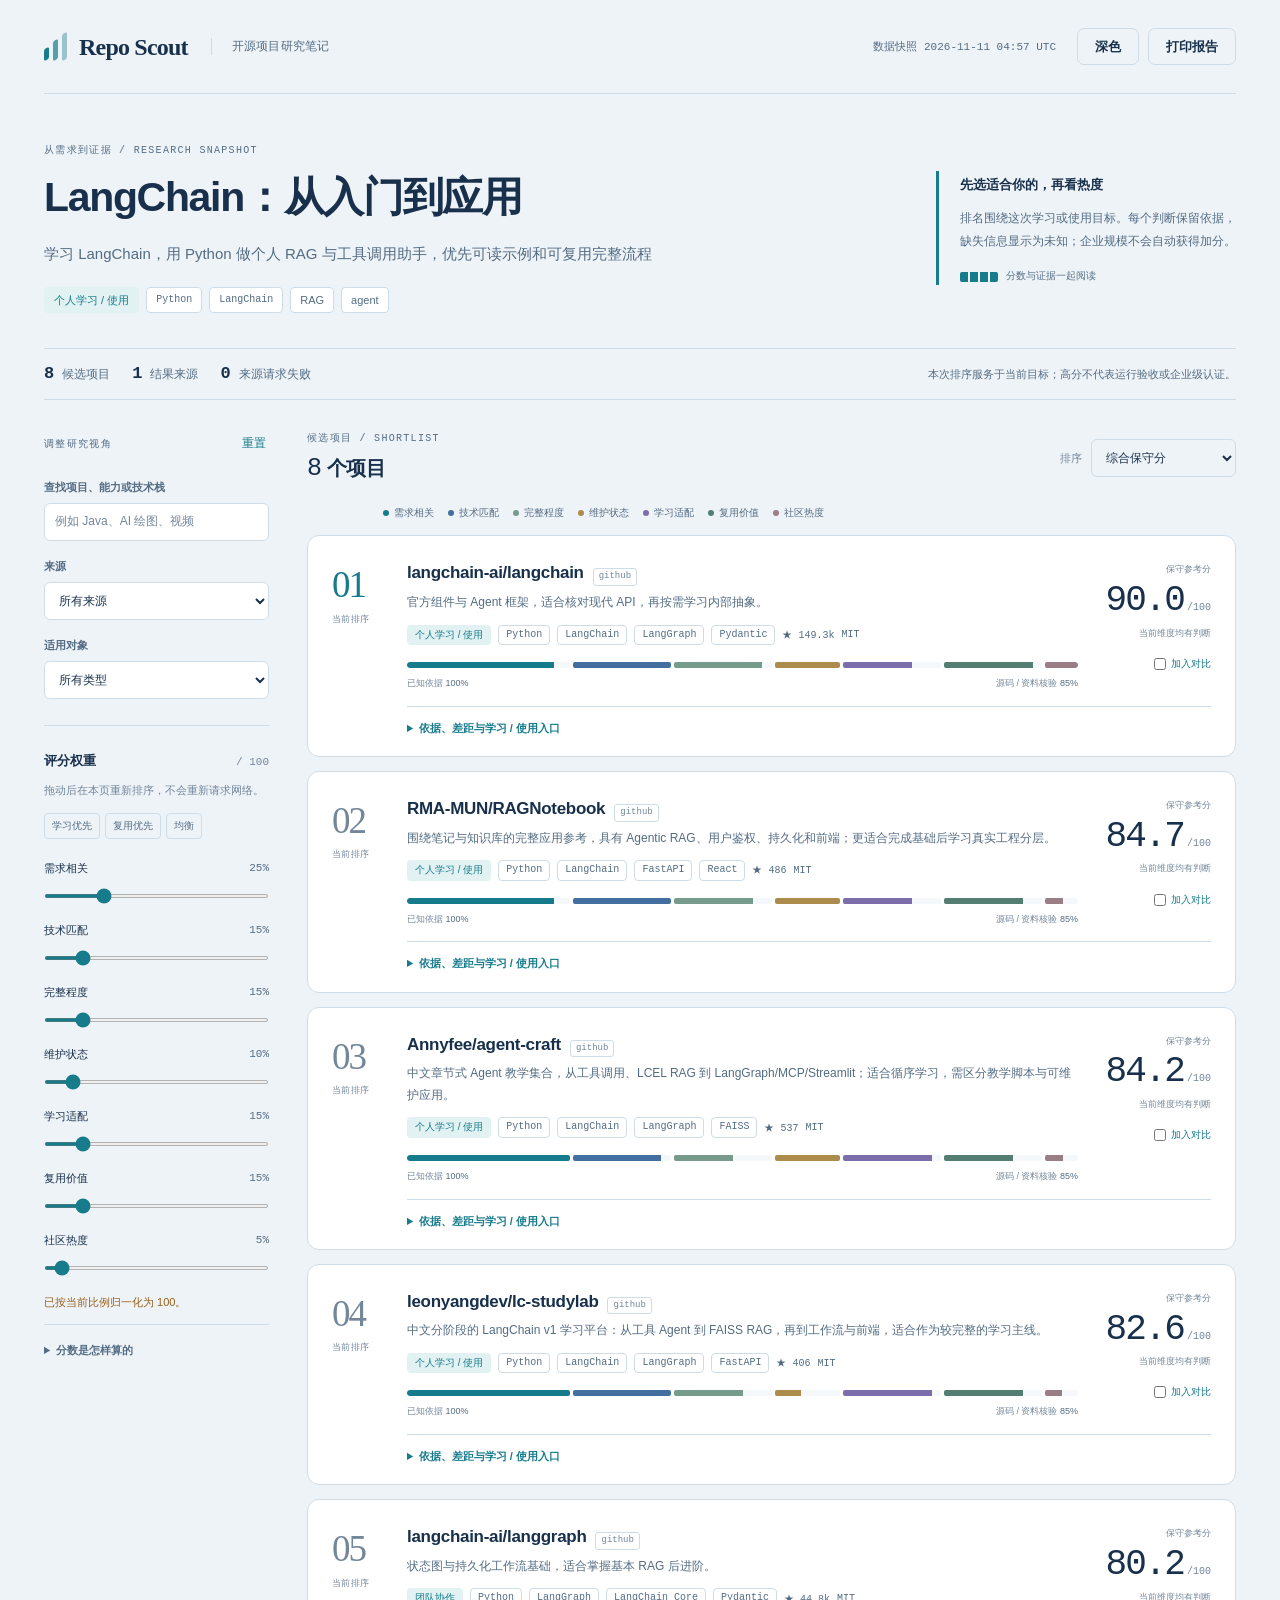
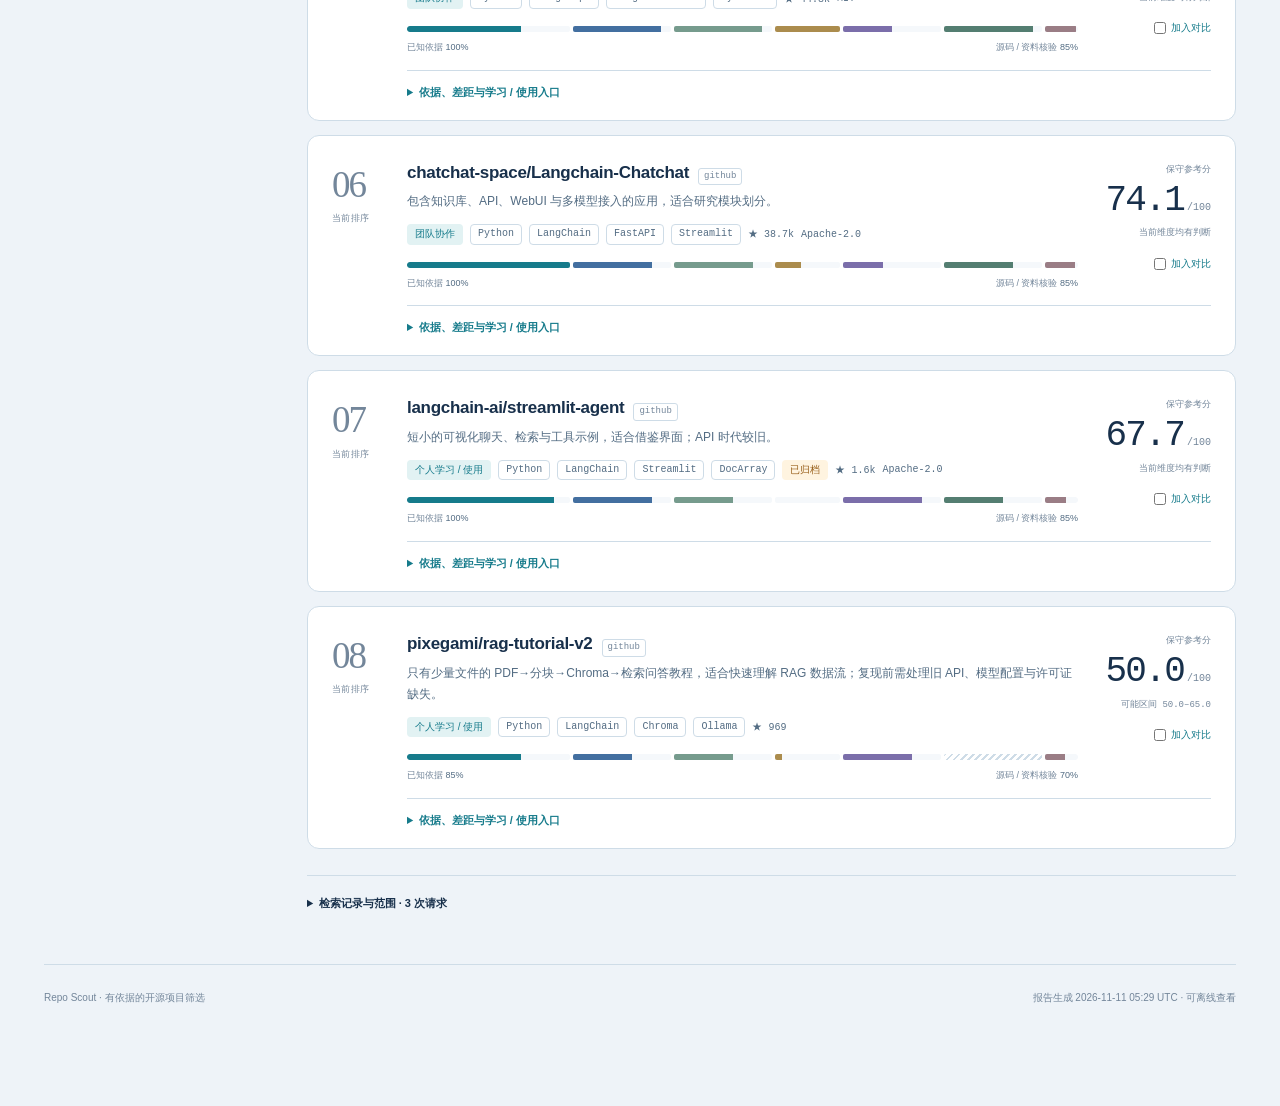
==== commit c6b8c983: "Broaden discovery scenarios and simplify link-first usage" ====
--- a/examples/langchain/report.html
+++ b/examples/langchain/report.html
@@ -10,7 +10,7 @@
   <style>:root{--field:#eef3f8;--paper:#fff;--ink:#18304b;--sub:#536c83;--muted:#73869a;--rule:#cedce7;--soft:#f5f8fb;--teal:#167b8b;--teal-soft:#e2f2f3;--amber:#99601a;--amber-soft:#fff4e0;--focus:#256eae;--display:Georgia,"Times New Roman","Microsoft YaHei",serif;--body:"Segoe UI","PingFang SC","Microsoft YaHei",sans-serif;--mono:"Cascadia Code","SFMono-Regular",Consolas,monospace;--c0:#167b8b;--c1:#436fa0;--c2:#769b8d;--c3:#ab8c4d;--c4:#7b6eaa;--c5:#547e71;--c6:#9a7d85;color-scheme:light}
 [data-theme=dark]{--field:#101d2c;--paper:#172a3c;--ink:#e0ebf5;--sub:#a7bdd0;--muted:#8ba3b8;--rule:#334b61;--soft:#203449;--teal:#76ced4;--teal-soft:#1e414d;--amber:#e7be78;--amber-soft:#3e382b;--focus:#82beef;--c0:#67c0ca;--c1:#86aee0;--c2:#8dbda7;--c3:#c6ad74;--c4:#b4a0de;--c5:#8cb7a8;--c6:#cb9daa;color-scheme:dark}
 *{box-sizing:border-box}html{scroll-behavior:smooth;scroll-padding-top:20px}body{margin:0;background:var(--field);color:var(--ink);font:15px/1.65 var(--body)}button,input,select{font:inherit}button,a,input,select,summary{ -webkit-tap-highlight-color:transparent}button{cursor:pointer}a{color:var(--teal);text-decoration-thickness:1px;text-underline-offset:3px}a:hover{text-decoration:underline}button:focus-visible,a:focus-visible,input:focus-visible,select:focus-visible,summary:focus-visible{outline:3px solid var(--focus);outline-offset:4px}button:disabled{opacity:.45;cursor:not-allowed}[hidden]{display:none!important}.page-shell{max-width:1512px;margin:auto;padding:0 44px}.topbar{min-height:94px;border-bottom:1px solid var(--rule);display:flex;align-items:center;justify-content:space-between;gap:20px}.wordmark{display:flex;align-items:center;gap:11px;color:var(--ink);font:700 24px/1 var(--display);letter-spacing:-.8px;text-decoration:none;white-space:nowrap}.wordmark:hover{text-decoration:none}.edition{font:12px var(--body);letter-spacing:.02em;color:var(--sub);margin-left:12px;padding-left:20px;border-left:1px solid var(--rule)}.scout-mark{width:24px;height:27px;position:relative;display:inline-block}.scout-mark i{position:absolute;left:0;bottom:0;width:5px;background:var(--teal);transform:skewY(-25deg);border-radius:2px}.scout-mark i:nth-child(1){height:12px}.scout-mark i:nth-child(2){height:20px;left:9px;opacity:.7}.scout-mark i:nth-child(3){height:27px;left:18px;opacity:.4}.top-actions{display:flex;align-items:center;gap:9px}.snapshot{font:11px var(--mono);color:var(--sub);margin-right:12px}.button{border:1px solid var(--teal);background:var(--teal);color:var(--paper);border-radius:7px;padding:8px 17px;font-size:13px;font-weight:600;line-height:1.5}.button:hover{filter:brightness(.94)}.button.quiet{color:var(--ink);border-color:var(--rule);background:transparent}.text-button{background:none;border:none;color:var(--teal);padding:3px;font-size:12px}.text-button:hover{text-decoration:underline}.brief{padding:49px 0 35px;display:grid;grid-template-columns:minmax(0,1fr) 300px;gap:70px;align-items:center}.eyebrow{font:10px/1.6 var(--mono);text-transform:uppercase;letter-spacing:.13em;color:var(--sub);margin:0 0 12px}.brief h1{font-size:clamp(28px,3.2vw,45px);font-weight:650;line-height:1.3;letter-spacing:-1.3px;margin:0 0 16px;max-width:850px}.brief-goal{font-size:15px;line-height:1.85;color:var(--sub);max-width:780px;margin:0 0 19px;overflow-wrap:anywhere}.brief-tags{display:flex;gap:7px;flex-wrap:wrap}.chip{display:inline-flex;align-items:center;border:1px solid var(--rule);padding:3px 9px;border-radius:4px;font-size:11px;color:var(--sub);background:var(--paper);max-width:100%;overflow-wrap:anywhere}.chip.stack{font-family:var(--mono);font-size:10px}.chip.audience{color:var(--teal);background:var(--teal-soft);border-color:transparent}.chip.warning{color:var(--amber);background:var(--amber-soft);border-color:transparent}.reading-note{border-left:3px solid var(--teal);padding:2px 0 0 21px;font-size:12px;color:var(--sub)}.reading-note .note-label{color:var(--ink);font-size:13px;font-weight:650;margin:0 0 9px}.reading-note p{margin:0;line-height:1.9}.note-bottom{display:flex;gap:8px;align-items:center;margin-top:16px;font-size:10px}.evidence-key{height:10px;width:38px;border-radius:2px;background:repeating-linear-gradient(90deg,var(--teal) 0 8px,transparent 8px 10px)}.research-summary{display:flex;align-items:center;gap:22px;flex-wrap:wrap;border-top:1px solid var(--rule);border-bottom:1px solid var(--rule);padding:13px 0;margin-bottom:31px;font-size:12px;color:var(--sub)}.summary-part{display:flex;gap:8px;align-items:baseline}.summary-part strong{font:600 17px/1.4 var(--mono);color:var(--ink)}.summary-boundary{margin-left:auto;max-width:520px;font-size:11px}.workspace{display:grid;grid-template-columns:225px minmax(0,1fr);gap:38px;align-items:start}.control-panel{position:sticky;top:22px;padding:0 0 26px}.panel-heading{display:flex;justify-content:space-between;align-items:baseline;gap:6px;margin-bottom:21px}.panel-heading .eyebrow{margin:0}.field-label{display:block;font-size:11px;font-weight:600;margin:16px 0 7px;color:var(--sub)}input[type=search],select{min-height:38px;width:100%;color:var(--ink);border:1px solid var(--rule);background:var(--paper);border-radius:6px;padding:8px 10px;font-size:12px}input::placeholder{color:var(--muted)}.weight-title{display:flex;align-items:baseline;justify-content:space-between;border-top:1px solid var(--rule);padding-top:24px;margin-top:26px}.weight-title h2{font-size:13px;margin:0}.weight-title>span{font:11px var(--mono);color:var(--muted)}.control-help{font-size:11px;color:var(--muted);line-height:1.75;margin:9px 0 13px}.preset-row{display:flex;gap:5px;margin-bottom:20px}.preset{font-size:10px;border:1px solid var(--rule);border-radius:4px;padding:4px 7px;background:transparent;color:var(--sub)}.preset:hover,.preset.active{background:var(--teal-soft);border-color:var(--teal);color:var(--teal)}.weight-control{margin:0 0 15px}.weight-control label{font-size:11px;display:flex;justify-content:space-between;align-items:center;margin-bottom:4px}.weight-control output{font:11px var(--mono);color:var(--sub)}input[type=range]{width:100%;height:4px;accent-color:var(--teal);margin:0;cursor:pointer}.weight-status{font-size:11px;color:var(--amber);min-height:18px;margin:0}.method-note{font-size:11px;color:var(--muted);border-top:1px solid var(--rule);padding-top:16px;margin-top:13px}.method-note summary{font-weight:600;color:var(--sub);cursor:pointer}.method-note p{margin:12px 0 0;line-height:1.8}.results-panel{min-width:0}.result-toolbar{display:flex;justify-content:space-between;align-items:center;gap:20px;margin-bottom:20px}.result-toolbar .eyebrow{margin:0 0 5px}.result-toolbar h2{font-size:20px;font-weight:600;margin:0;letter-spacing:-.4px}.result-toolbar h2 span{font:500 25px var(--mono)}.sort-control{display:flex;align-items:center;gap:9px}.sort-control label{font-size:11px;color:var(--muted);white-space:nowrap}.sort-control select{width:145px;background:transparent}.rail-legend{display:flex;gap:14px;flex-wrap:wrap;margin:0 0 14px;padding-left:76px;font-size:10px;color:var(--sub)}.legend-item{display:flex;align-items:center;gap:5px}.legend-dot{width:6px;height:6px;border-radius:50%;display:inline-block}.result-row{display:grid;grid-template-columns:52px minmax(0,1fr) 110px;column-gap:23px;position:relative;background:var(--paper);border:1px solid var(--rule);border-radius:12px;padding:25px 24px 19px;margin-bottom:14px;transition:border-color .18s ease;overflow:hidden}.result-row:hover{border-color:var(--teal)}.result-row.selected{border-color:var(--teal);box-shadow:inset 3px 0 var(--teal)}.rank-number{font:400 37px/1.2 var(--display);color:var(--muted);letter-spacing:-2px;padding-top:2px}.result-row:first-child .rank-number{color:var(--teal)}.rank-number small{display:block;font:9px/1.4 var(--mono);letter-spacing:.05em;color:var(--muted);margin-top:6px}.result-main{min-width:0}.project-title{display:flex;align-items:baseline;flex-wrap:wrap;gap:9px;margin:0 0 6px}.project-title a,.project-title .non-link{font:650 17px/1.4 var(--body);color:var(--ink);letter-spacing:-.3px;text-decoration:none;overflow-wrap:anywhere}.project-title a:hover{color:var(--teal);text-decoration:underline}.provider-label{font:9px/1.5 var(--mono);color:var(--muted);border:1px solid var(--rule);padding:1px 5px;border-radius:3px;white-space:nowrap}.project-summary{font-size:12px;line-height:1.8;margin:0 0 11px;color:var(--sub);overflow-wrap:anywhere}.project-meta{display:flex;gap:7px;flex-wrap:wrap;align-items:center;margin-bottom:17px}.project-meta .chip{padding:1px 7px;font-size:10px}.metric-note{font:10px var(--mono);color:var(--sub)}.metric-sep{color:var(--rule)}.score-cell{grid-column:3;grid-row:1;align-self:start;text-align:right;padding-top:1px}.score-label{display:block;font-size:9px;color:var(--muted);margin-bottom:4px}.score-value{font:500 36px/1.1 var(--mono);letter-spacing:-2px;color:var(--ink)}.score-max{font:10px var(--mono);color:var(--muted);margin-left:3px}.score-range{font:9px/1.7 var(--mono);color:var(--muted);margin-top:6px}.select-project{display:flex;justify-content:flex-end;gap:5px;font-size:10px;color:var(--teal);margin-top:14px;cursor:pointer}.select-project input{accent-color:var(--teal);width:12px;height:12px;margin:2px 0 0}.evidence-rail{display:flex;width:100%;height:6px;gap:3px;margin:3px 0 8px;overflow:hidden;border-radius:3px}.rail-segment{background:var(--soft);position:relative;border-radius:2px;min-width:0;height:100%;overflow:hidden}.rail-fill{height:100%;display:block;min-width:0}.rail-segment.unknown{background:repeating-linear-gradient(135deg,var(--rule) 0 2px,transparent 2px 5px)}.coverage-row{display:flex;justify-content:space-between;gap:12px;color:var(--muted);font-size:9px;flex-wrap:wrap}.coverage-row strong{font-weight:500;color:var(--sub)}.row-detail{grid-column:2/4;margin-top:15px;padding-top:12px;border-top:1px solid var(--rule);font-size:11px;min-width:0}.row-detail>summary{color:var(--teal);cursor:pointer;font-weight:600;list-style-position:inside;display:list-item}.row-detail[open]>summary{margin-bottom:20px}.detail-grid{display:grid;grid-template-columns:minmax(0,1fr) minmax(0,1fr);gap:22px 28px}.detail-grid h4{font-size:11px;color:var(--ink);margin:0 0 9px}.detail-grid p{margin:0 0 8px;color:var(--sub);overflow-wrap:anywhere}.detail-grid ul,.detail-grid ol{padding-left:18px;margin:0;color:var(--sub)}.detail-grid li{margin:0 0 7px;overflow-wrap:anywhere}.detail-full{grid-column:1/-1}.criterion-grid{display:grid;grid-template-columns:repeat(2,minmax(0,1fr));gap:10px}.criterion{padding:12px;border:1px solid var(--rule);border-radius:6px;background:var(--soft);min-width:0}.criterion-heading{display:flex;justify-content:space-between;gap:8px;align-items:center;margin:0 0 6px}.criterion-heading strong{font-size:11px}.criterion-heading span{font:11px var(--mono);color:var(--teal)}.criterion p{font-size:10px;line-height:1.7;margin:0 0 7px}.criterion .evidence-link{font-size:9px;margin-right:9px}.status-label{font-size:9px;color:var(--muted);display:block;margin-bottom:6px}.facts{display:grid;grid-template-columns:auto minmax(0,1fr);gap:6px 15px;margin:0;color:var(--sub);font-size:10px}.facts dt{color:var(--muted)}.facts dd{margin:0;overflow-wrap:anywhere}.signal-list{display:flex;gap:6px;flex-wrap:wrap}.signal{font-size:9px;background:var(--soft);border:1px solid var(--rule);border-radius:3px;padding:2px 6px;color:var(--sub)}.signal.unknown{color:var(--muted)}.inspection-warning{color:var(--amber)!important;background:var(--amber-soft);padding:8px 10px;border-radius:4px;font-size:10px}.source-log{border-top:1px solid var(--rule);margin:26px 0 0;padding:18px 0;font-size:11px;color:var(--sub)}.source-log>summary{cursor:pointer;color:var(--ink);font-weight:600}.scope-copy{color:var(--muted);max-width:770px}.source-entry{display:grid;grid-template-columns:75px minmax(0,1fr) 55px;gap:12px;padding:11px 0;border-top:1px solid var(--rule);font-size:10px}.source-entry code{font:10px/1.65 var(--mono);overflow-wrap:anywhere;color:var(--sub)}.source-entry .source-state{text-align:right}.source-entry.error{color:var(--amber)}.source-entry p{grid-column:2/-1;margin:0;overflow-wrap:anywhere}.empty-state{text-align:center;background:var(--paper);border:1px dashed var(--rule);border-radius:12px;padding:45px 20px}.empty-symbol{font:55px var(--display);color:var(--teal)}.empty-state h3{font-size:17px;margin:10px 0}.empty-state p{font-size:12px;color:var(--sub);margin-bottom:22px}.report-footer{margin:34px 0 0;padding:25px 0 105px;border-top:1px solid var(--rule);display:flex;justify-content:space-between;gap:18px;font-size:10px;color:var(--muted)}.compare-dock{position:fixed;z-index:20;bottom:20px;left:50%;transform:translateX(-50%);display:flex;gap:20px;align-items:center;max-width:calc(100% - 30px);background:var(--paper);border:1px solid var(--teal);border-radius:10px;padding:11px 14px 11px 18px;box-shadow:0 8px 35px #102b3e20}.compare-dock>div{min-width:0;max-width:550px}.compare-dock strong{display:block;font-size:11px}.compare-dock>div>span{display:block;font-size:10px;color:var(--muted);white-space:nowrap;overflow:hidden;text-overflow:ellipsis}.compare-dock button{white-space:nowrap}.compare-dock .button{font-size:11px}dialog{width:min(1200px,calc(100vw - 36px));max-height:88vh;max-width:none;border:1px solid var(--rule);border-radius:13px;padding:27px;background:var(--paper);color:var(--ink);box-shadow:0 30px 100px #10253740}dialog::backdrop{background:#0d233a88;backdrop-filter:blur(3px)}.dialog-heading{display:flex;justify-content:space-between;gap:20px;align-items:center}.dialog-heading .eyebrow{margin:0 0 5px}.dialog-heading h2{font-size:25px;letter-spacing:-.5px;margin:0}.compare-hint{font-size:11px;color:var(--sub);margin:17px 0}.comparison-scroll{overflow-x:auto;overscroll-behavior:contain}.comparison-table{border-collapse:collapse;width:100%;font-size:11px;table-layout:fixed;min-width:640px}.comparison-table th,.comparison-table td{border-bottom:1px solid var(--rule);padding:14px 15px;text-align:left;vertical-align:top;overflow-wrap:anywhere}.comparison-table thead th{font-size:13px;background:var(--soft);font-weight:650}.comparison-table th:first-child{width:132px;color:var(--muted);font-size:10px;font-weight:500}.comparison-table td .compare-score{font:500 25px var(--mono);color:var(--teal)}.comparison-table td p{margin:4px 0;color:var(--sub);font-size:10px}.comparison-table td ul{padding-left:15px;margin:0}.comparison-table td li{margin-bottom:5px}.toast{position:fixed;z-index:50;bottom:90px;left:50%;transform:translateX(-50%);background:var(--ink);color:var(--paper);border-radius:6px;padding:10px 16px;font-size:12px;max-width:90vw}.skip-link{position:fixed;z-index:100;top:-60px;left:20px;padding:8px 15px;background:var(--paper);color:var(--ink);border:2px solid var(--teal)}.skip-link:focus{top:10px}.no-script{padding:25px;text-align:center;background:var(--amber-soft);color:var(--amber)}
-.report-dates{margin:15px 0 20px;max-width:450px}
+.report-dates{margin:15px 0 20px;max-width:450px}.profile-constraints{margin-top:19px;padding:12px 15px;border-left:2px solid var(--rule);background:var(--soft)}.profile-constraints h2{font-size:11px;margin:0 0 6px;color:var(--sub)}.profile-constraints ul{padding-left:17px;margin:0;font-size:12px;color:var(--sub)}.profile-constraints li{margin:3px 0;overflow-wrap:anywhere}.usage-evidence .evidence-link{font-size:10px;margin-right:12px}
 @media(min-width:1600px){.brief{gap:100px}.result-row{padding:29px 28px 22px;column-gap:27px}.project-title a{font-size:19px}.project-summary{font-size:13px}.evidence-rail{height:7px}.coverage-row{font-size:10px}}
 @media(max-width:1100px){.page-shell{padding:0 25px}.workspace{grid-template-columns:195px minmax(0,1fr);gap:25px}.brief{grid-template-columns:minmax(0,1fr) 240px;gap:30px}.edition{display:none}.result-row{grid-template-columns:35px minmax(0,1fr) 84px;column-gap:15px;padding:21px 18px 17px}.rank-number{font-size:30px}.score-value{font-size:29px}.rail-legend{padding-left:52px;gap:9px}.project-title a{font-size:16px}.criterion-grid{grid-template-columns:1fr}.detail-grid{gap:18px}.snapshot{font-size:9px}.brief h1{font-size:34px}}
 @media(max-width:760px){.page-shell{padding:0 18px}.topbar{min-height:76px}.wordmark{font-size:22px}.snapshot{display:none}.top-actions{gap:6px}.button.quiet{font-size:10px;padding:7px 9px}.brief{display:block;padding:30px 0 25px}.brief h1{font-size:29px;letter-spacing:-.8px}.brief-goal{font-size:13px}.reading-note{margin-top:24px;padding-left:15px;max-width:none}.note-bottom{display:none}.research-summary{gap:12px 23px;margin-bottom:22px}.summary-boundary{margin-left:0;width:100%;max-width:none}.workspace{display:block}.control-panel{position:static;background:var(--paper);border:1px solid var(--rule);border-radius:10px;padding:18px;margin-bottom:25px;display:grid;grid-template-columns:1fr 1fr;column-gap:15px}.panel-heading,.weight-title,.control-help,.preset-row,#weightControls,.weight-status,.method-note{grid-column:1/-1}.panel-heading{margin-bottom:0}label[for=searchInput],#searchInput{grid-column:1/-1}.field-label{margin-top:13px}.weight-title{margin-top:19px;padding-top:17px}.control-help{margin-bottom:10px}.preset-row{margin-bottom:10px}.weight-control{margin-bottom:7px}#weightControls{display:grid;grid-template-columns:1fr 1fr;gap:10px 18px}.method-note{margin-top:0;padding-top:10px}.result-toolbar{margin-bottom:16px}.rail-legend{padding-left:0;gap:9px;margin-bottom:12px}.result-row{grid-template-columns:28px minmax(0,1fr) 66px;column-gap:10px;padding:18px 13px 15px;border-radius:9px}.rank-number{font-size:27px}.rank-number small{font-size:7px}.project-title{gap:5px}.project-title a{font-size:14px}.project-summary{font-size:11px;margin-bottom:9px}.score-value{font-size:25px;letter-spacing:-1.6px}.score-label{font-size:8px}.score-range{font-size:8px}.score-max{font-size:8px}.project-meta{gap:5px;margin-bottom:12px}.project-meta .chip{font-size:9px}.metric-note{font-size:9px}.coverage-row{font-size:8px;gap:3px}.select-project{font-size:9px}.row-detail{grid-column:1/-1;font-size:10px}.detail-grid{grid-template-columns:1fr}.detail-full{grid-column:auto}.criterion-grid{grid-template-columns:1fr 1fr}.criterion{padding:10px}.criterion-heading strong{font-size:10px}.criterion-heading span{font-size:10px}.sort-control select{width:125px;font-size:11px}.result-toolbar h2{font-size:16px}.result-toolbar h2 span{font-size:21px}.result-toolbar .eyebrow{font-size:8px}.sort-control{gap:5px}.sort-control label{font-size:10px}.source-entry{grid-template-columns:60px minmax(0,1fr) 43px;gap:8px}.report-footer{display:block;padding-bottom:105px;font-size:9px}.report-footer span{display:block;margin-bottom:6px}.compare-dock{bottom:10px;gap:12px;width:calc(100% - 22px);padding:10px 12px}.compare-dock>div{flex:1}.compare-dock>div>span{max-width:190px}.compare-dock .button{padding:8px 12px}.compare-dock .text-button{font-size:10px}dialog{padding:18px;width:calc(100vw - 20px)}.dialog-heading h2{font-size:21px}.dialog-heading .eyebrow{font-size:8px}.comparison-table{min-width:580px}.comparison-table th,.comparison-table td{padding:10px}.comparison-table th:first-child{width:100px}.comparison-table thead th{font-size:11px}}
@@ -28,14 +28,14 @@
     </header>
     <main id="top">
       <section class="brief" aria-labelledby="reportTitle">
-        <div class="brief-copy"><p class="eyebrow">从需求到证据 / RESEARCH SNAPSHOT</p><h1 id="reportTitle">LangChain：从入门到应用</h1><p class="brief-goal" id="profileGoal"></p><div class="brief-tags" id="profileTags"></div></div>
-        <aside class="reading-note"><p class="note-label">先选适合你的，再看热度</p><p>排名围绕这次学习目标。每个判断保留依据，缺失信息显示为未知；企业规模不会自动获得加分。</p><div class="note-bottom"><span class="evidence-key"></span><span>分数与证据一起阅读</span></div></aside>
+        <div class="brief-copy"><p class="eyebrow">从需求到证据 / RESEARCH SNAPSHOT</p><h1 id="reportTitle">LangChain：从入门到应用</h1><p class="brief-goal" id="profileGoal"></p><div class="brief-tags" id="profileTags"></div><section class="profile-constraints" id="profileConstraints" aria-label="本次使用约束" hidden></section></div>
+        <aside class="reading-note"><p class="note-label">先选适合你的，再看热度</p><p>排名围绕这次学习或使用目标。每个判断保留依据，缺失信息显示为未知；企业规模不会自动获得加分。</p><div class="note-bottom"><span class="evidence-key"></span><span>分数与证据一起阅读</span></div></aside>
       </section>
       <div class="research-summary" id="researchSummary" aria-live="polite"></div>
       <div class="workspace">
         <aside class="control-panel" aria-label="筛选和评分设置">
           <div class="panel-heading"><span class="eyebrow">调整研究视角</span><button id="resetButton" class="text-button" type="button">重置</button></div>
-          <label class="field-label" for="searchInput">查找项目或技术栈</label><input id="searchInput" type="search" placeholder="例如 LangChain、Python、RAG" autocomplete="off">
+          <label class="field-label" for="searchInput">查找项目、能力或技术栈</label><input id="searchInput" type="search" placeholder="例如 Java、AI 绘图、视频" autocomplete="off">
           <label class="field-label" for="providerFilter">来源</label><select id="providerFilter"><option value="">所有来源</option></select>
           <label class="field-label" for="audienceFilter">适用对象</label><select id="audienceFilter"><option value="">所有类型</option><option value="individual">个人学习 / 使用</option><option value="team">团队协作</option><option value="enterprise">企业方向</option><option value="unknown">尚未确认</option></select>
           <div class="weight-title"><h2>评分权重</h2><span>/ 100</span></div>
@@ -69,7 +69,7 @@
   const DEFAULT = {relevance:25,stack_fit:15,completeness:15,maintenance:10,learning_fit:15,reuse:15,popularity:5};
   const PRESETS = {balanced:DEFAULT,learning:{relevance:25,stack_fit:10,completeness:10,maintenance:10,learning_fit:25,reuse:15,popularity:5},reuse:{relevance:25,stack_fit:20,completeness:15,maintenance:10,learning_fit:5,reuse:20,popularity:5}};
   const AUDIENCES = {individual:'个人学习 / 使用',personal:'个人学习 / 使用',team:'团队协作',enterprise:'企业方向','enterprise-oriented':'企业方向',unknown:'尚未确认'};
-  const CATEGORIES = {framework:'开发框架',tutorial:'教程 / 示例',application:'完整应用',platform:'平台项目',library:'组件 / 库',tool:'开发工具',unknown:'形态待确认'};
+  const CATEGORIES = {framework:'开发框架',tutorial:'教程 / 示例',application:'完整应用',platform:'平台项目',library:'组件 / 库',tool:'工具',model:'模型 / 权重',workflow:'创作工作流',resource:'素材 / 资料',unknown:'形态待确认'};
   const STATUS = {'source-reviewed':'源码 / 资料核验',heuristic:'结构或元数据判断',unknown:'缺少判断依据'};
   const SIGNALS = {tests:'测试',ci:'CI',docs:'文档',examples:'示例',deployment:'部署',manifest:'依赖声明'};
   const $ = id => document.getElementById(id);
@@ -112,6 +112,8 @@
     tags.append(node('span','chip audience',AUDIENCES[profile.target_audience]||'个人学习 / 使用'));
     list(profile.stack).forEach(value=>tags.append(node('span','chip stack',value)));
     list(profile.capabilities).slice(0,6).forEach(value=>tags.append(node('span','chip',value)));
+    const constraints=list(profile.constraints).filter(value=>value.trim());
+    if(constraints.length){const section=$('profileConstraints');section.hidden=false;section.append(node('h2','','本次使用约束'));const entries=node('ul');constraints.forEach(value=>entries.append(node('li','',value)));section.append(entries);}
     const providers=[...new Set(items.map(item=>string(item.provider,'unknown')))].sort();
     providers.forEach(provider=>{const option=node('option','',provider);option.value=provider;$('providerFilter').append(option);});
     const receipts=Array.isArray(report.source_receipts)?report.source_receipts:[];
@@ -150,7 +152,7 @@
   }
   function addListSection(grid,title,values,ordered=false) {const section=node('section');section.append(node('h4','',title));const entries=list(values);if(entries.length){const ul=node(ordered?'ol':'ul');entries.forEach(value=>ul.append(node('li','',value)));section.append(ul);}else section.append(node('p','','尚未记录，建议继续核查。'));grid.append(section);}
   function details(item) {
-    const detail=node('details','row-detail');detail.append(node('summary','','依据、差距与学习入口'));
+    const detail=node('details','row-detail');detail.append(node('summary','','依据、差距与学习 / 使用入口'));
     const grid=node('div','detail-grid');
     const provenance=node('section','detail-full');provenance.append(node('h4','','候选从哪里来'));
     const discoveries=discoveryEntries(item),seen=new Set();
@@ -163,7 +165,8 @@
     criteriaSection.append(criteriaGrid);grid.append(criteriaSection);
     addListSection(grid,'值得借鉴',item.strengths);
     addListSection(grid,'缺口与使用条件',item.gaps);
-    if(list(item.learning_path).length)addListSection(grid,'建议学习顺序',item.learning_path,true);
+    if(list(item.learning_path).length)addListSection(grid,'学习 / 使用路线',item.learning_path,true);
+    if(list(item.usage_requirements).length){const usage=node('section','detail-full');addListSection(usage,'使用条件与成本',item.usage_requirements);const sources=node('p','usage-evidence');evidenceLinks(sources,item.usage_evidence);if(!sources.childNodes.length)sources.append(node('span','','条件来源尚未记录，需进一步核查。'));usage.append(sources);grid.append(usage);}
     const factsSection=node('section');factsSection.append(node('h4','','时间、许可与项目形态'));
     const facts=node('dl','facts');
     [['建仓',date(item.created_at)],['最近代码提交',date(item.last_commit_at)],['最近 Release',date(item.latest_release_at)],['最近推送',date(item.pushed_at)],['数据取得',date(item.retrieved_at)],['许可证',string(item.license,'未知')||'未知'],['项目形态',CATEGORIES[item.category]||string(item.category,'形态待确认')],['归档状态',item.archived===true?'已归档':item.archived===false?'未归档':'未知']].forEach(([label,value])=>facts.append(node('dt','',label),node('dd','',value)));
@@ -198,7 +201,7 @@
     const weights=normalizedWeights();if(!weights)return;
     currentScores=new Map(items.map(item=>[item._id,compute(item,weights)]));
     const query=$('searchInput').value.toLocaleLowerCase().trim(),provider=$('providerFilter').value,audience=$('audienceFilter').value,sort=$('sortSelect').value;
-    const filtered=items.filter(item=>{const haystack=[item.name,item.summary,item.description,item.language,...list(item.stack),...list(item.topics)].filter(Boolean).join(' ').toLocaleLowerCase();return (!query||haystack.includes(query))&&(!provider||item.provider===provider)&&(!audience||normalizeAudience(labelAudience(item))===audience);});
+    const filtered=items.filter(item=>{const haystack=[item.name,item.summary,item.description,item.language,...list(item.stack),...list(item.topics),...list(item.usage_requirements)].filter(Boolean).join(' ').toLocaleLowerCase();return (!query||haystack.includes(query))&&(!provider||item.provider===provider)&&(!audience||normalizeAudience(labelAudience(item))===audience);});
     filtered.sort((a,b)=>{const as=currentScores.get(a._id),bs=currentScores.get(b._id);if(sort==='stars'){const aa=typeof a.stars==='number'?a.stars:-1,bb=typeof b.stars==='number'?b.stars:-1;if(aa!==bb)return bb-aa;}if(sort==='updated'){const aa=Date.parse(a.last_commit_at)||0,bb=Date.parse(b.last_commit_at)||0;if(aa!==bb)return bb-aa;}return bs.low-as.low||bs.coverage-as.coverage||string(a.name).localeCompare(string(b.name),'en');});
     const fragment=document.createDocumentFragment();filtered.forEach((item,index)=>fragment.append(makeRow(item,index,weights,currentScores.get(item._id))));$('results').replaceChildren(fragment);$('resultCount').textContent=filtered.length;$('emptyState').hidden=filtered.length>0;updateCompareDock();
     if($('compareDialog').open)buildComparison();
@@ -209,11 +212,12 @@
     const row=(label,renderCell)=>{const tr=node('tr'),heading=node('th','',label);heading.scope='row';tr.append(heading);chosen.forEach(item=>{const td=node('td');renderCell(td,item);tr.append(td);});body.append(tr);};
     row('综合保守分',(td,item)=>{const s=currentScores.get(item._id);td.append(node('strong','compare-score',scoreText(s.low)),node('p','',`可能区间 ${scoreText(s.low)}–${scoreText(s.upper)} / 100`),node('p','',`已知依据 ${percent(s.coverage)} · 源码核验 ${percent(s.review)}`));});
     row('技术栈',(td,item)=>td.append(node('span','',list(item.stack).join(' / ')||string(item.language,'未知'))));
+    if(chosen.some(item=>list(item.usage_requirements).length))row('使用条件与成本',(td,item)=>{const values=list(item.usage_requirements);if(!values.length){td.append(node('span','','尚未记录，需核查'));return;}const ul=node('ul');values.forEach(value=>ul.append(node('li','',value)));td.append(ul);evidenceLinks(td,item.usage_evidence);});
     row('适用对象',(td,item)=>{td.append(node('span','',AUDIENCES[labelAudience(item)]||'尚未确认'));if(item.audience&&typeof item.audience==='object')td.append(node('p','',string(item.audience.reason)));});
     row('发现方式',(td,item)=>{const entries=discoveryEntries(item);td.append(node('span','',entries.length?[...new Set(entries.map(discoveryLabel))].join(' / '):'未记录'));});
     KEYS.forEach(key=>row(LABELS[key],(td,item)=>{const c=criterion(item,key),v=numericCriterion(item,key);td.append(node('strong','',v===null?'未知':`${v.toFixed(1)} / 5`),node('p','',string(c.reason,'尚无判断依据')));evidenceLinks(td,c.evidence);}));
     [['建仓',item=>date(item.created_at)],['最近代码提交',item=>date(item.last_commit_at)],['最近 Release',item=>date(item.latest_release_at)],['Star / Fork',item=>`${format(item.stars)} / ${format(item.forks)}`],['许可证',item=>string(item.license,'未知')||'未知']].forEach(([label,get])=>row(label,(td,item)=>td.append(node('span','',get(item)))));
-    [['可借鉴点','strengths'],['缺口与条件','gaps'],['学习顺序','learning_path']].forEach(([label,key])=>row(label,(td,item)=>{const values=list(item[key]);if(!values.length){td.append(node('span','','尚未记录'));return;}const ul=node('ul');values.forEach(value=>ul.append(node('li','',value)));td.append(ul);}));table.append(body);$('compareContent').replaceChildren(table);
+    [['可借鉴点','strengths'],['缺口与条件','gaps'],['学习 / 使用路线','learning_path']].forEach(([label,key])=>row(label,(td,item)=>{const values=list(item[key]);if(!values.length){td.append(node('span','','尚未记录'));return;}const ul=node('ul');values.forEach(value=>ul.append(node('li','',value)));td.append(ul);}));table.append(body);$('compareContent').replaceChildren(table);
   }
   function reset() {clearFilters();activePreset='';updatePresetButtons();setWeights(initialWeights);$('sortSelect').value='score';render();}
 
